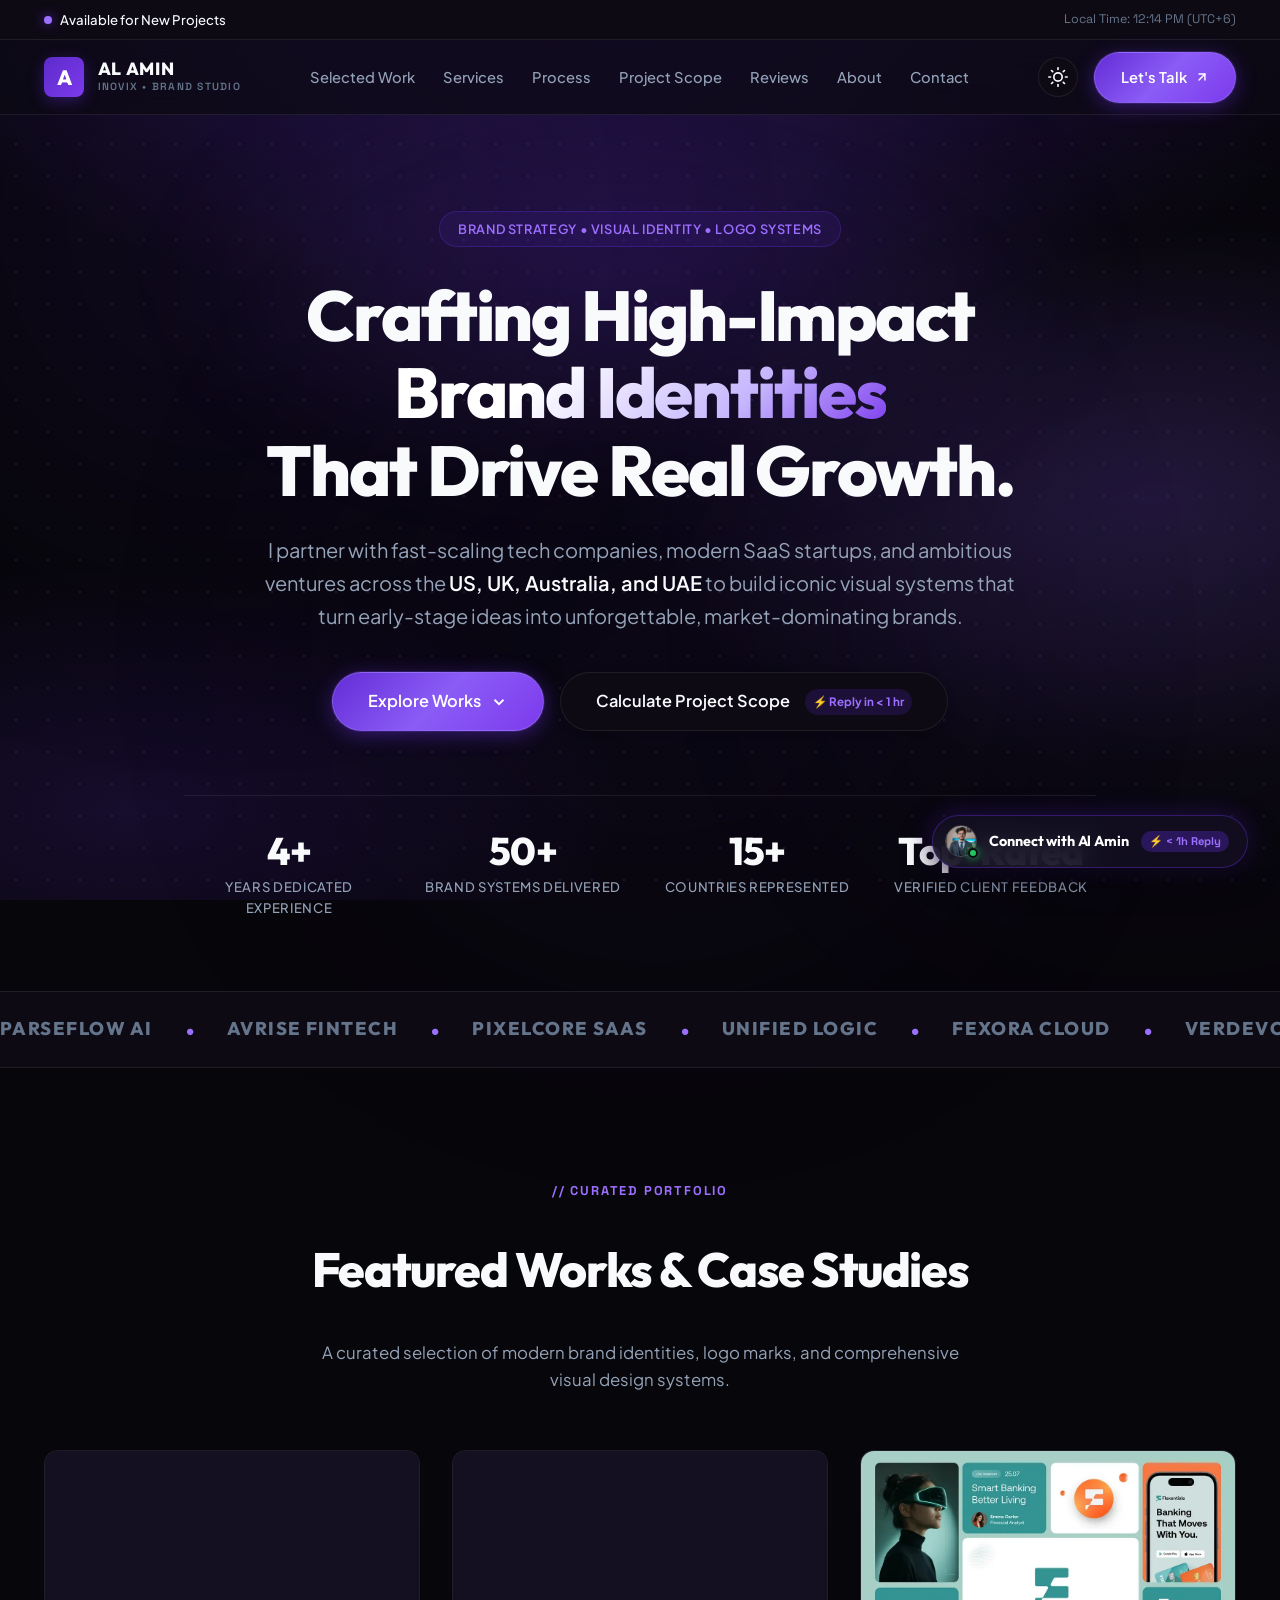
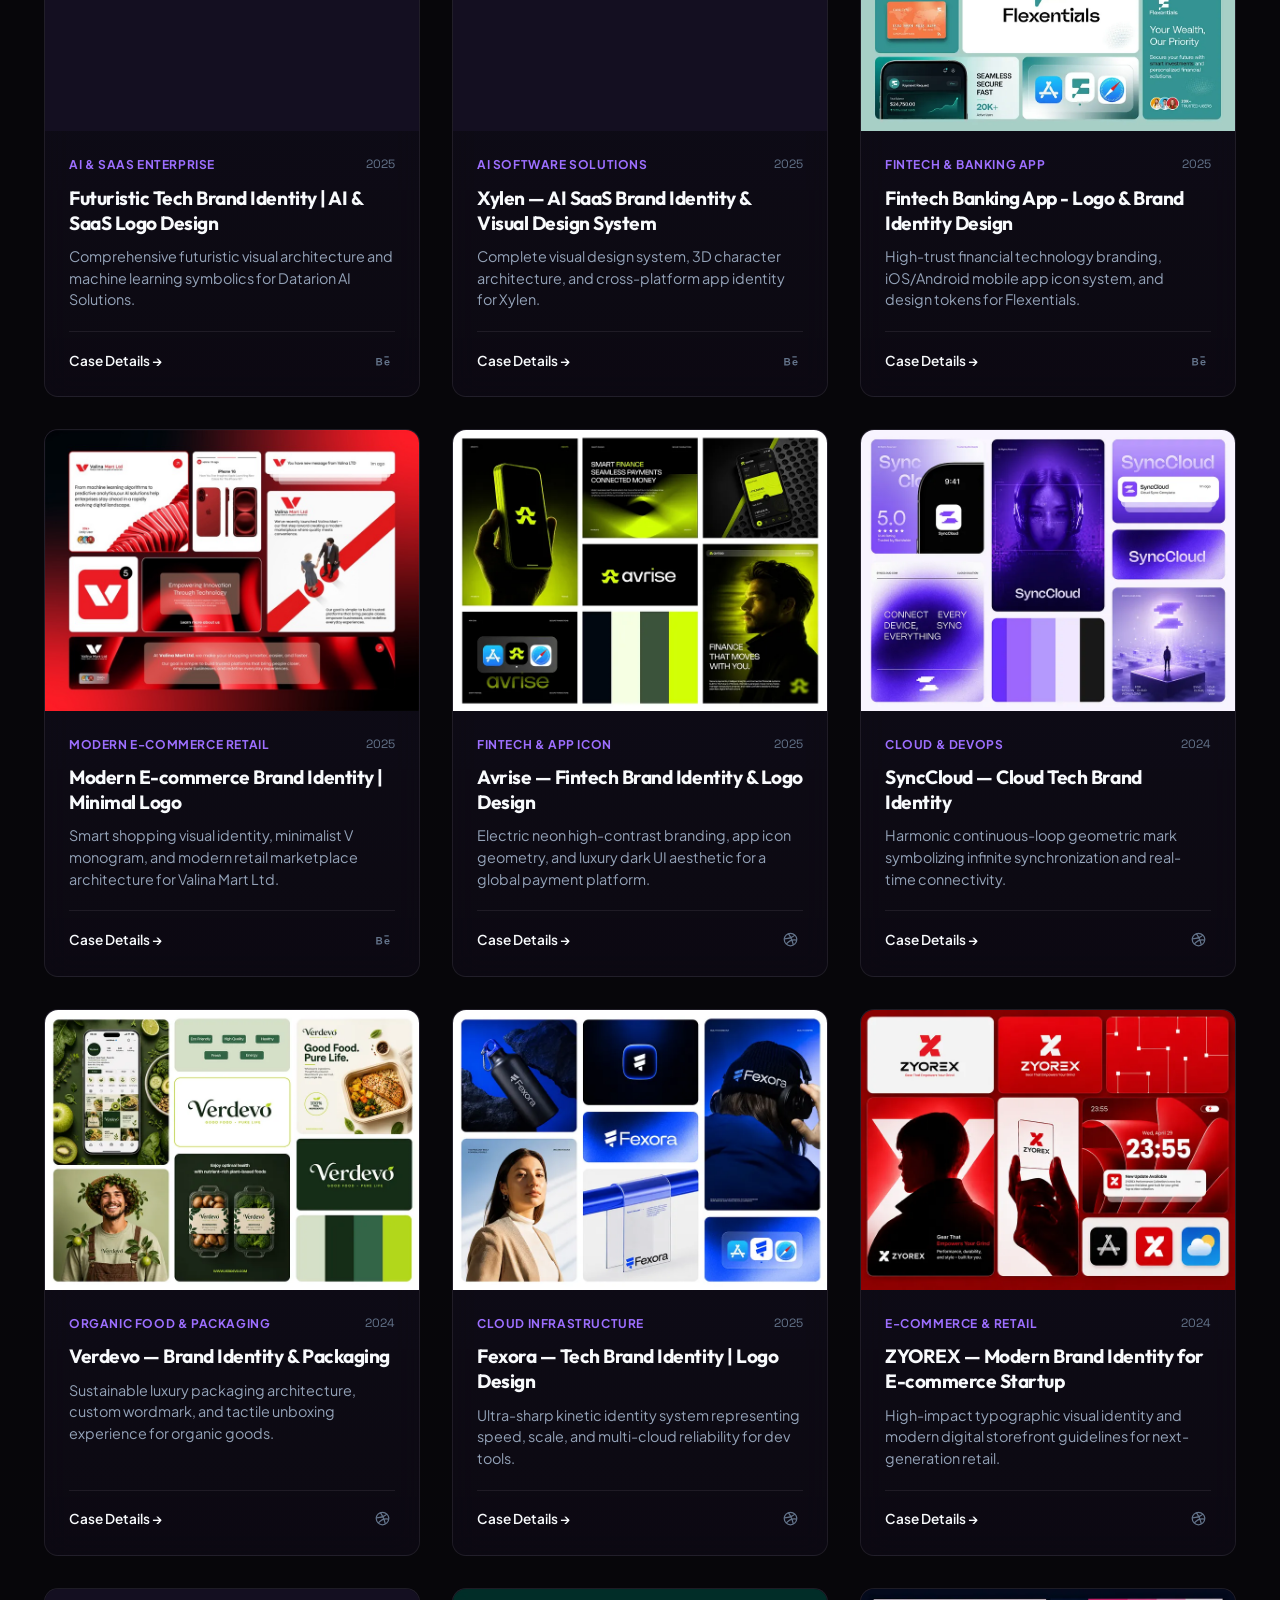
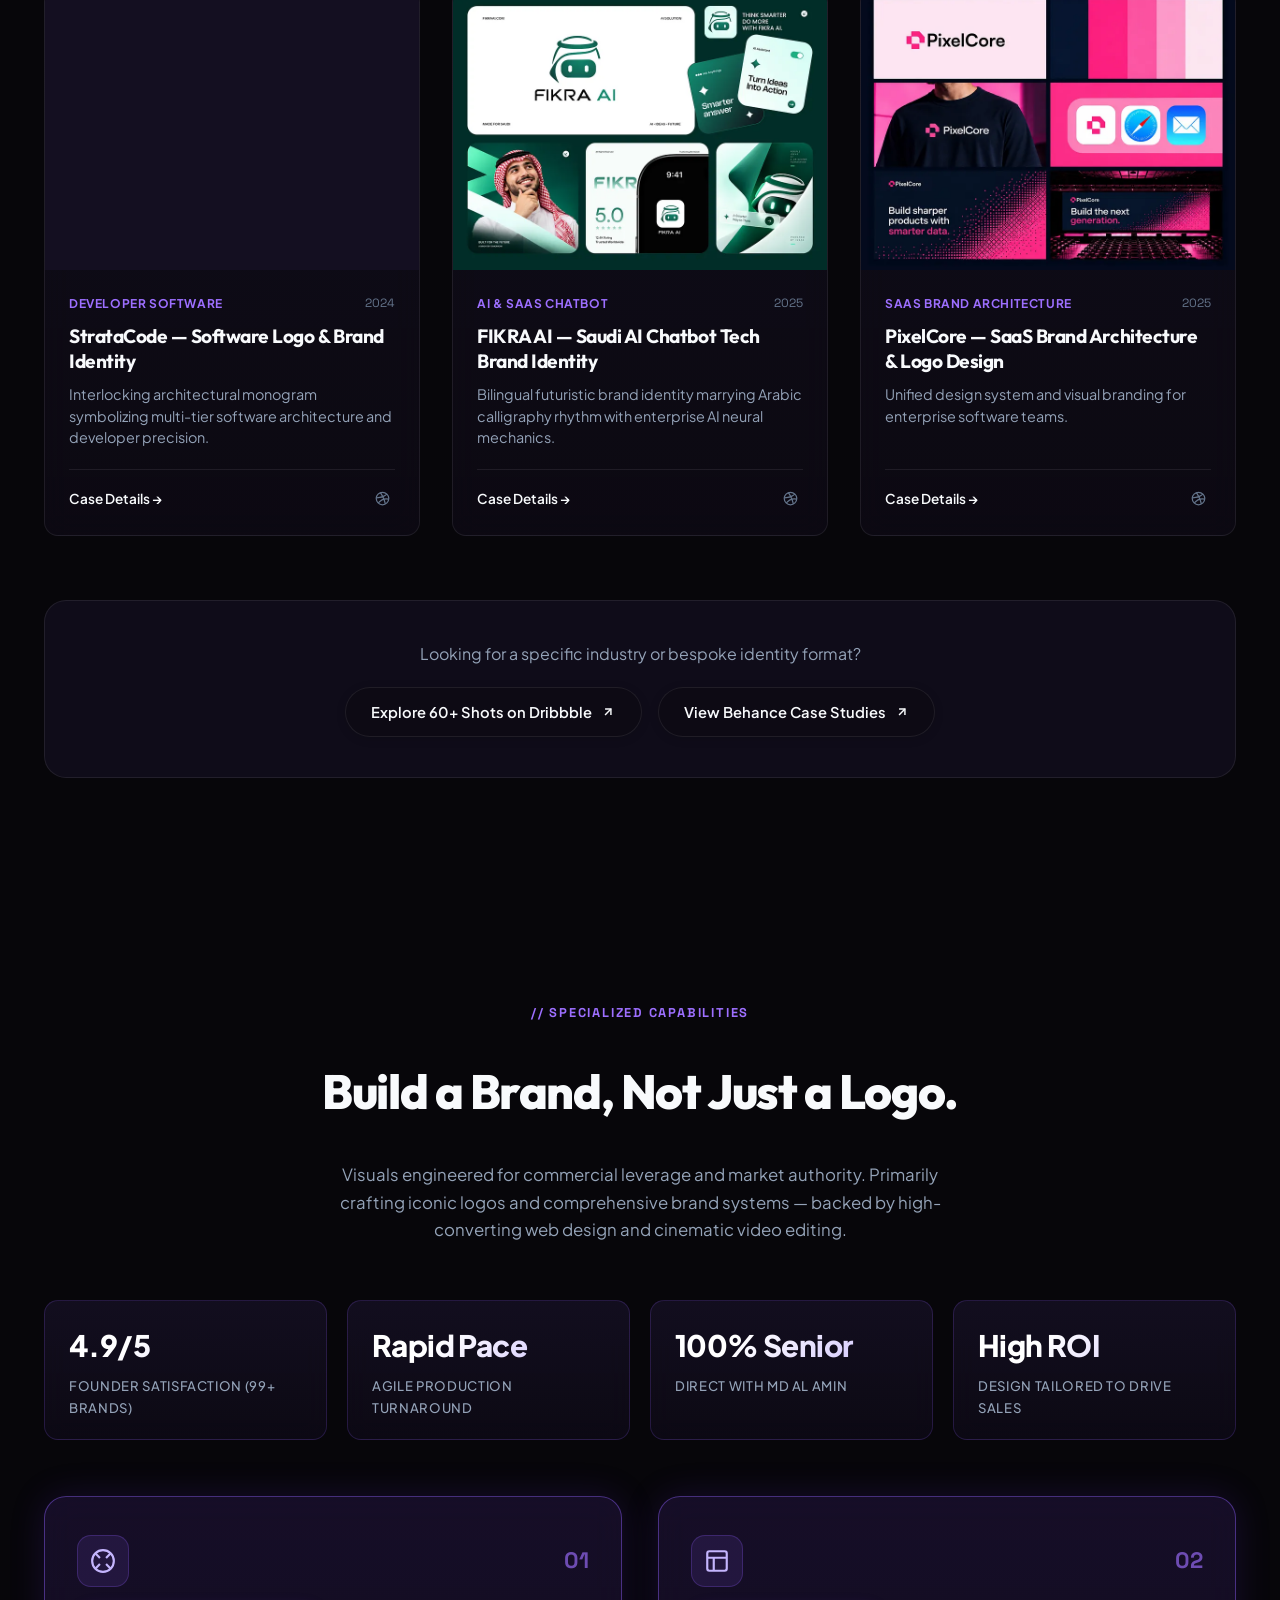
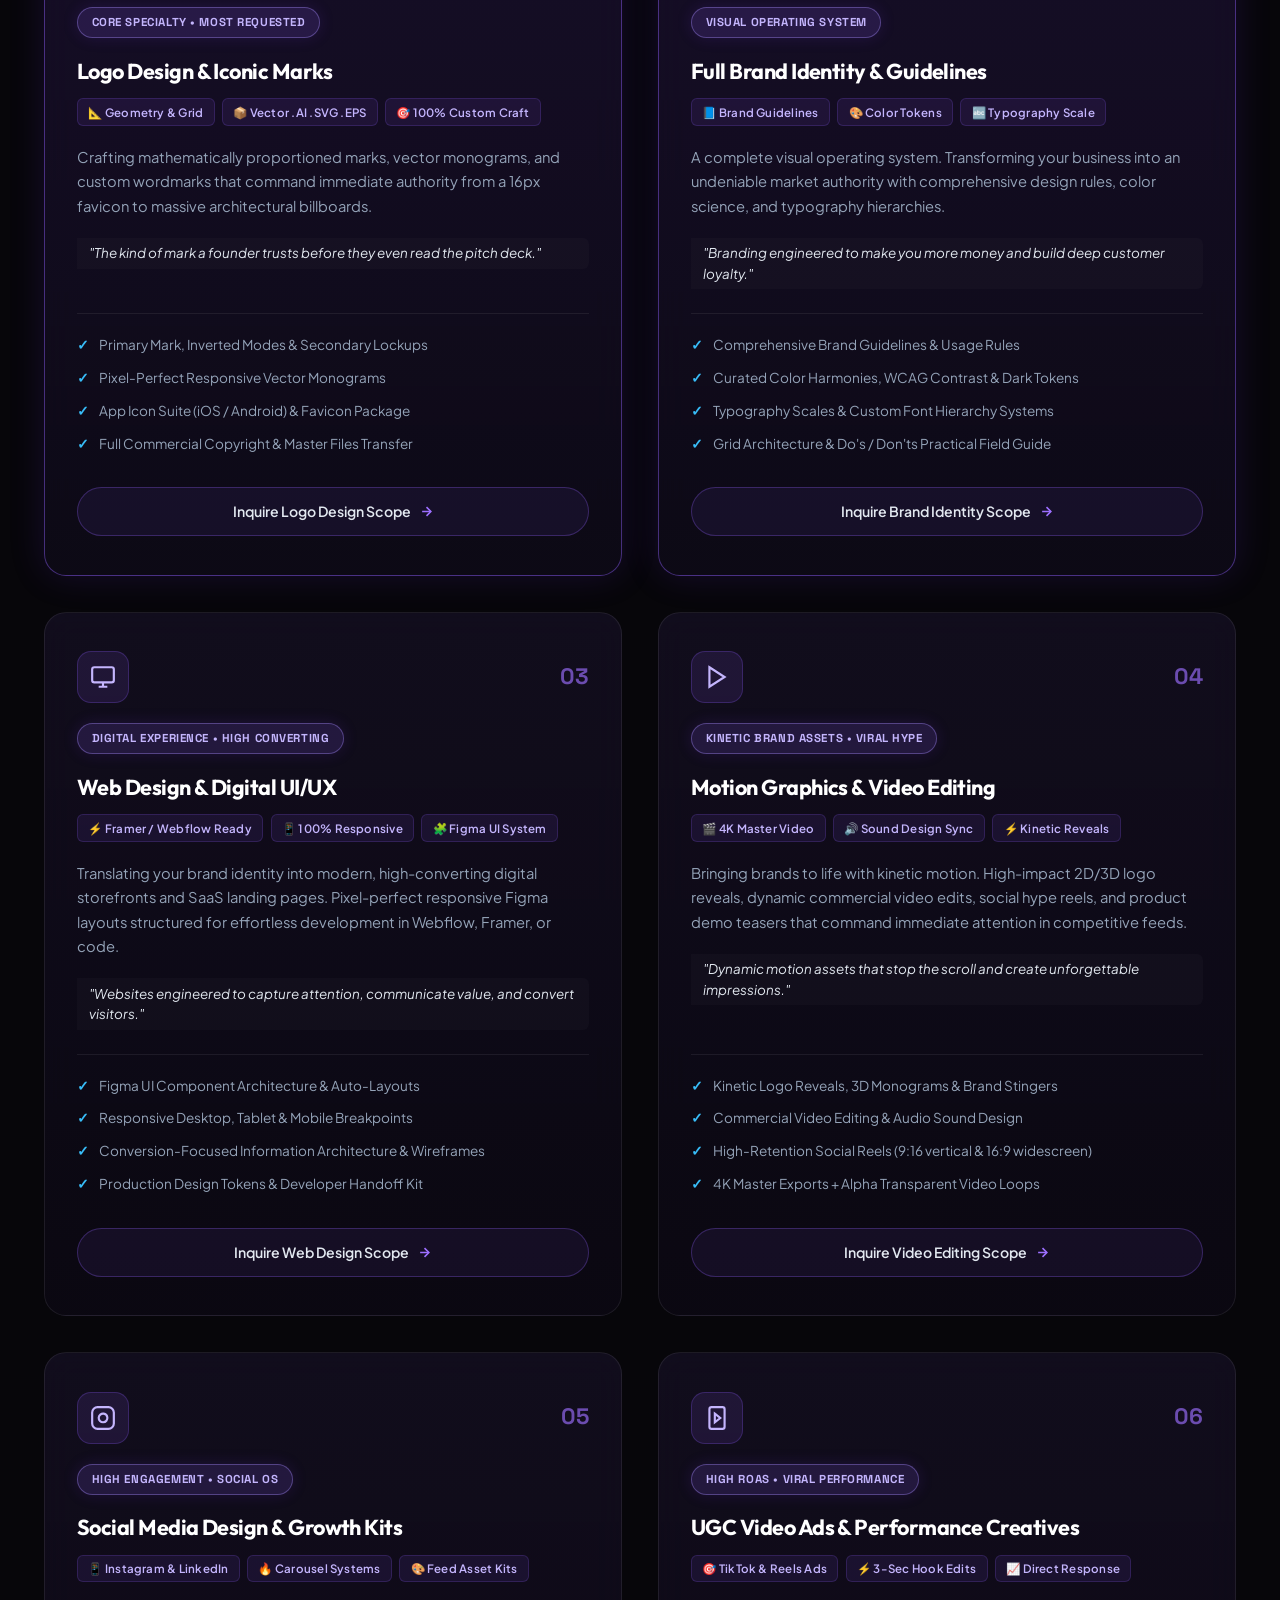
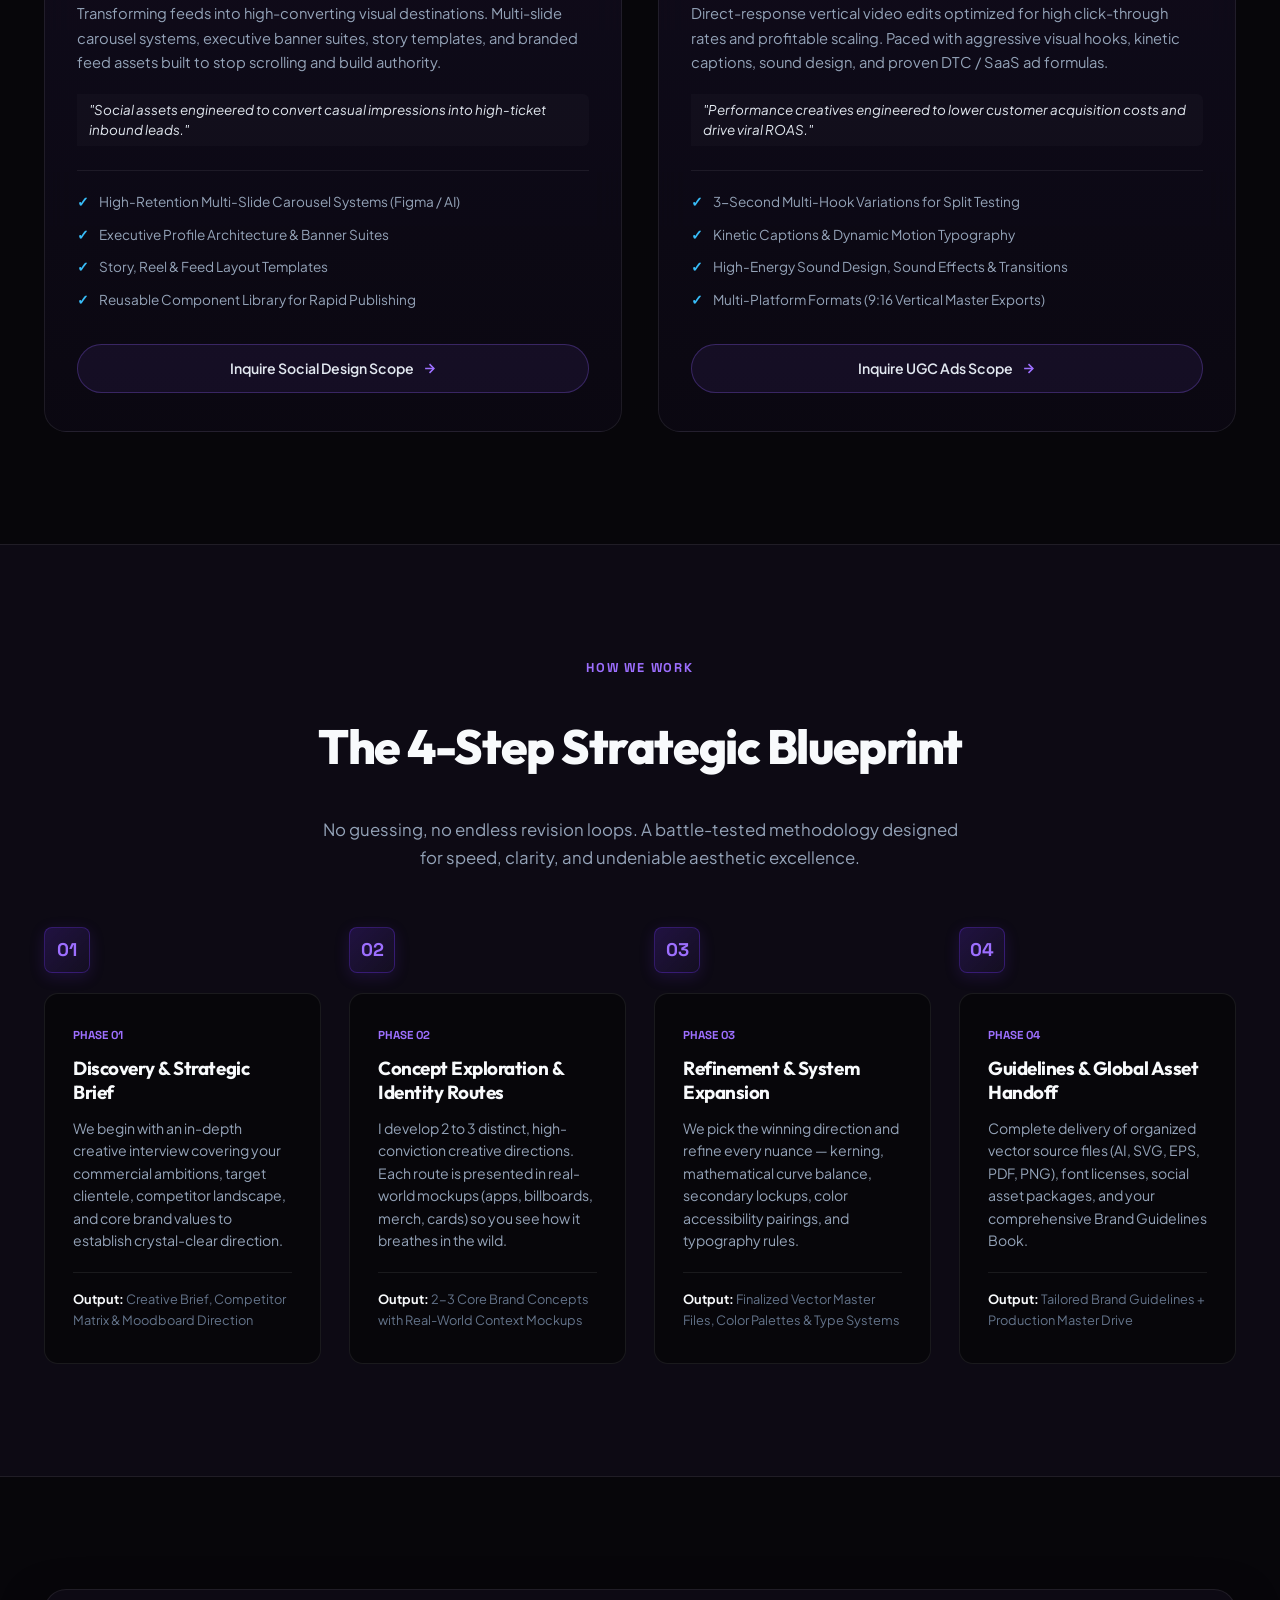
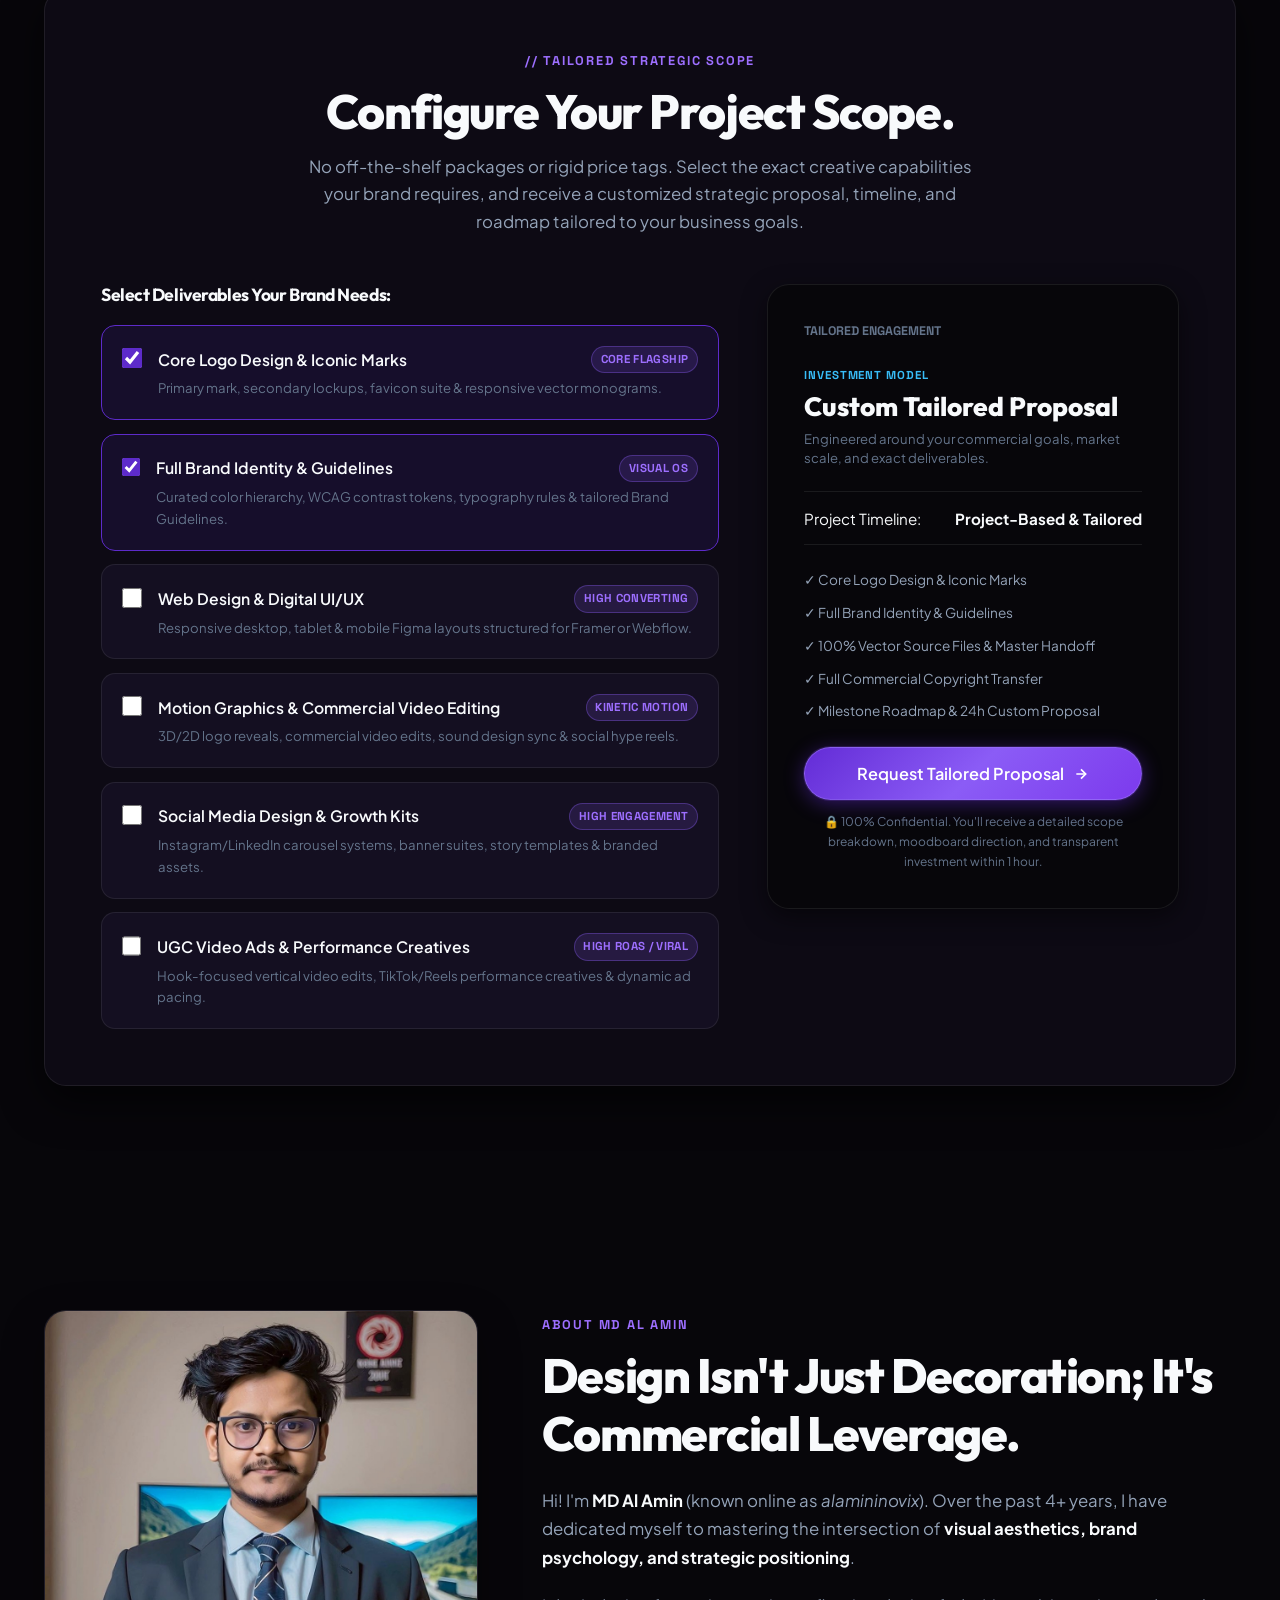
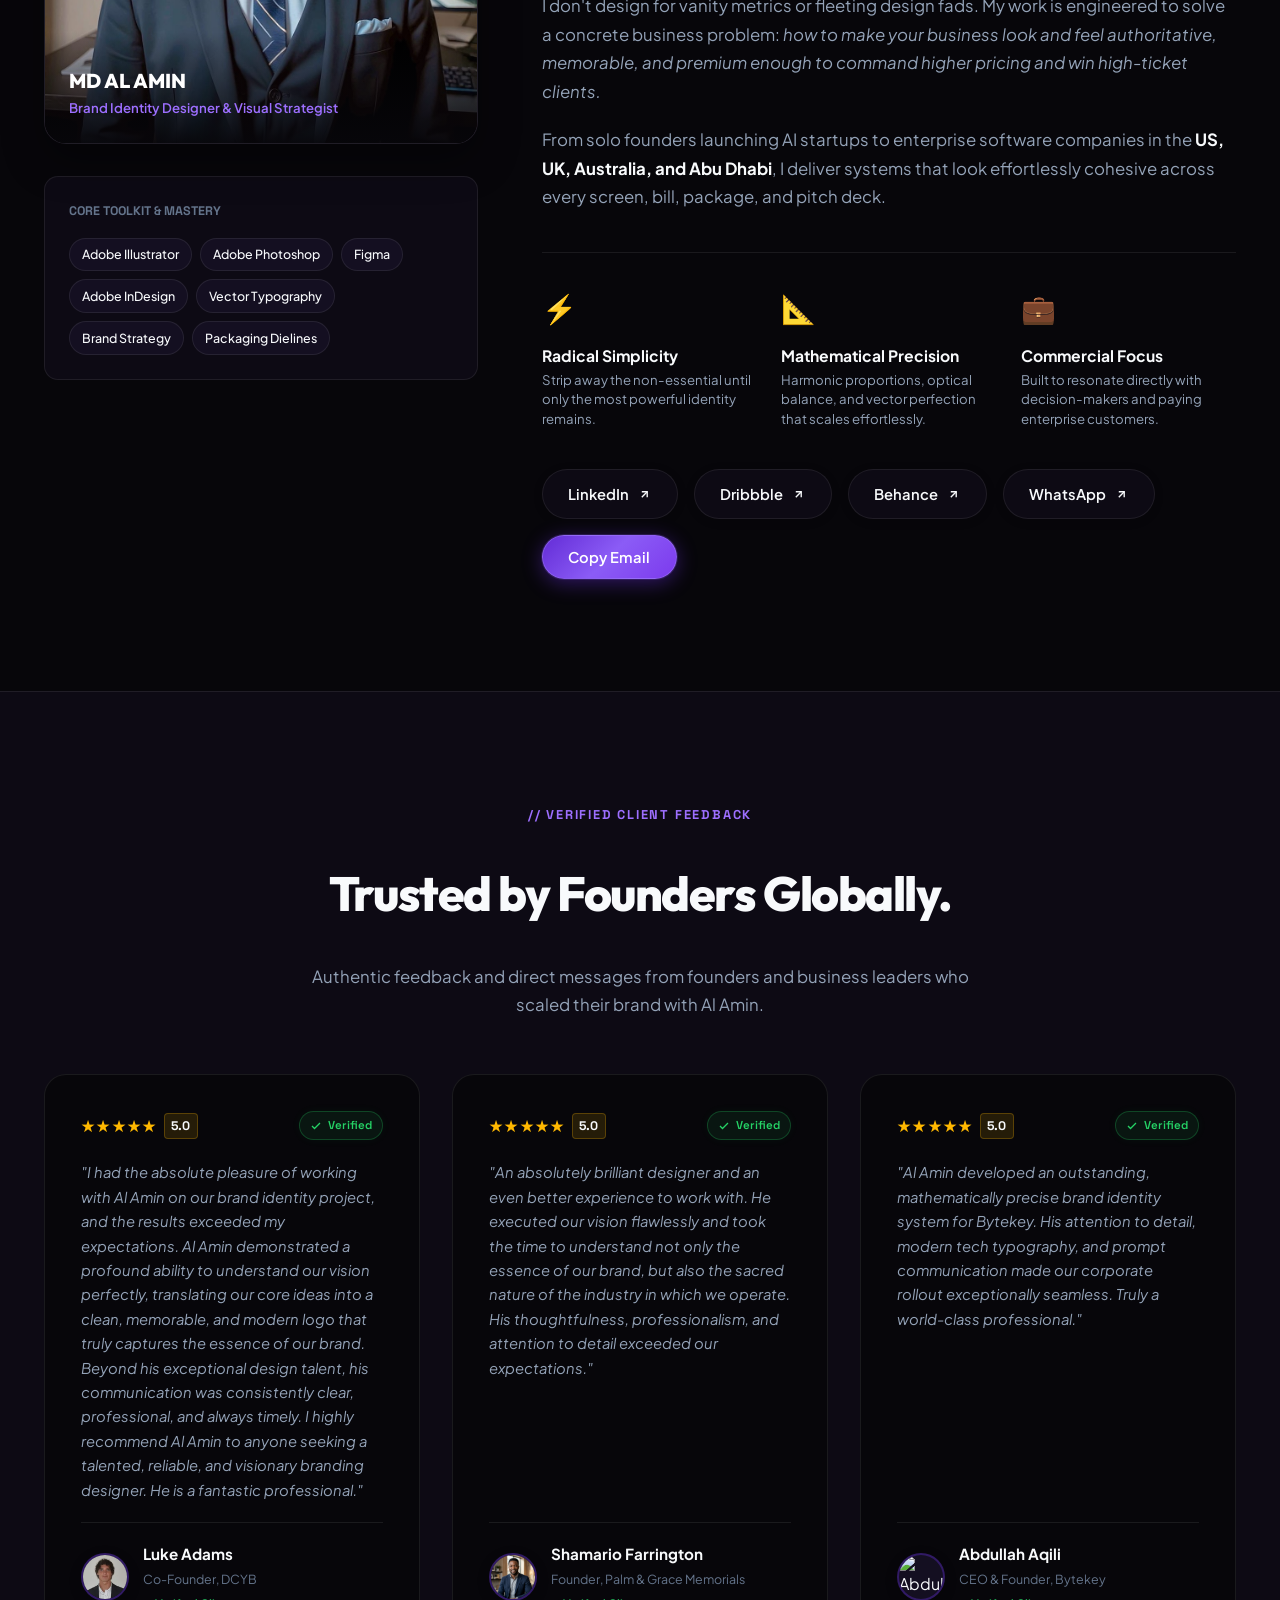
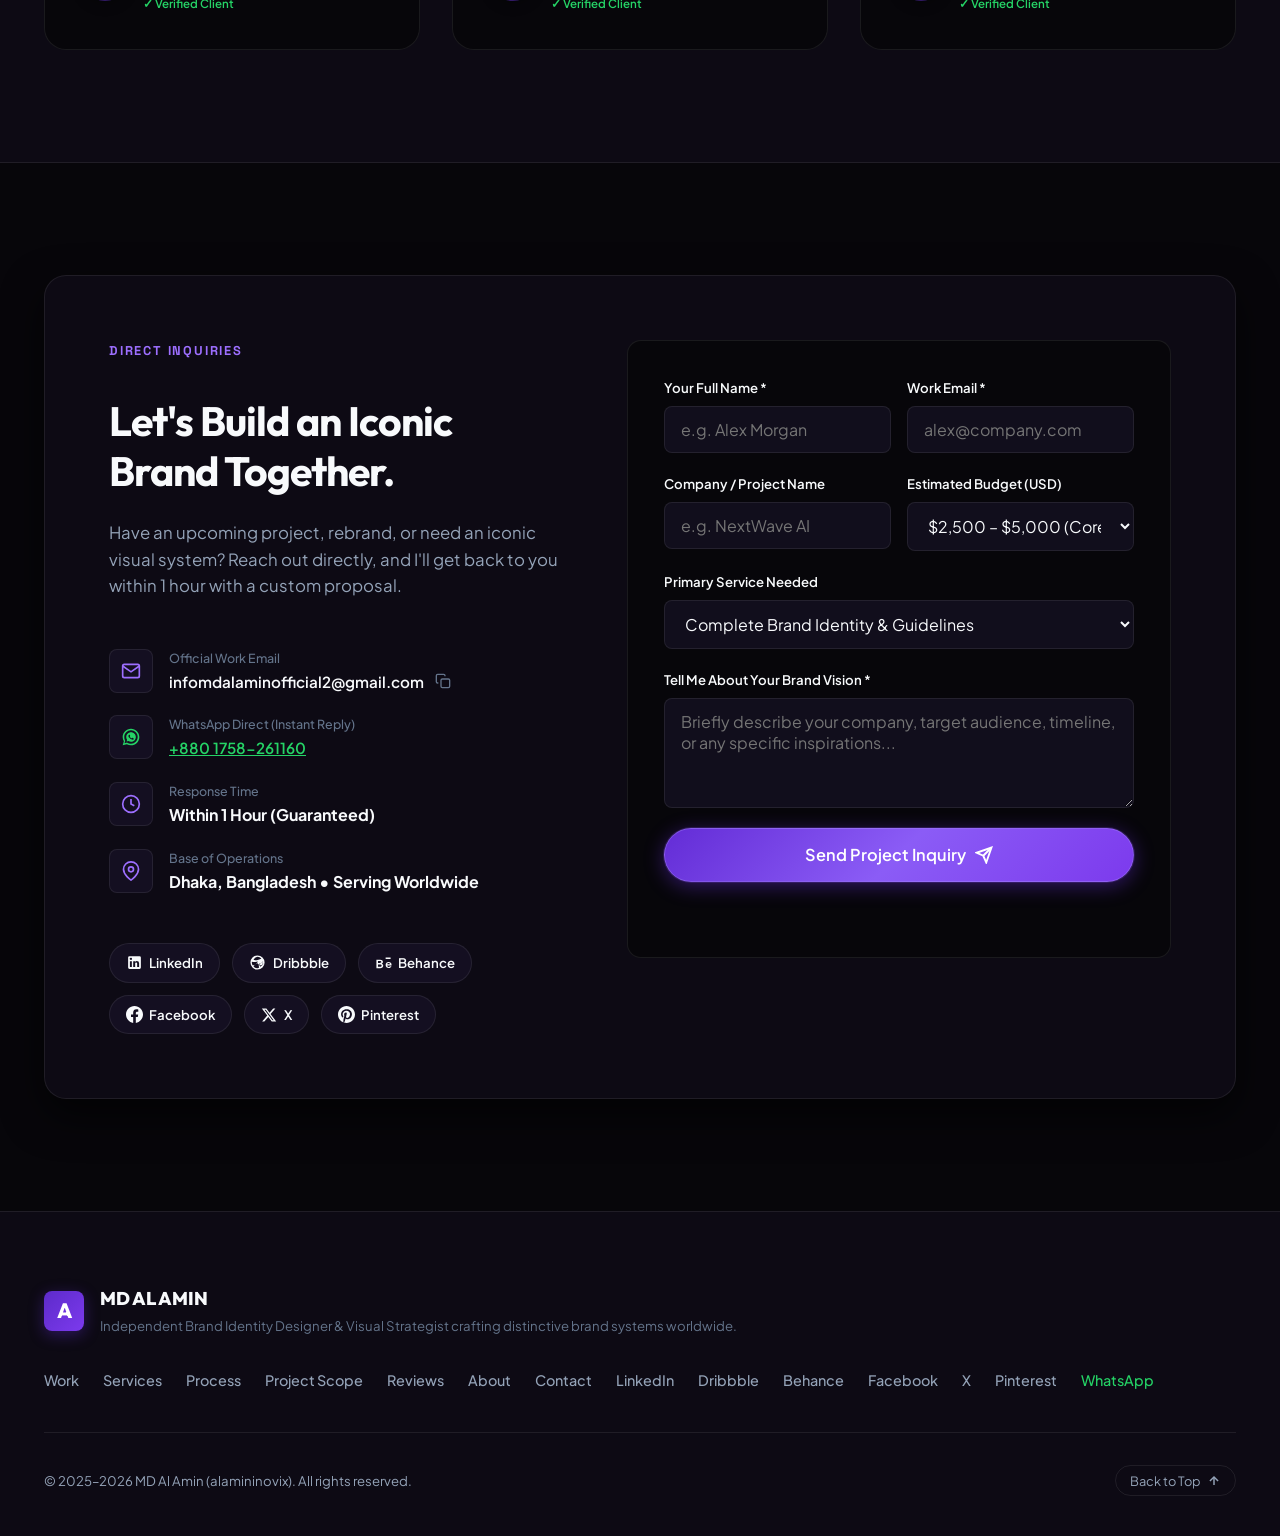
==== index.html @ 32763e27 "Add files via upload" ====
<!DOCTYPE html>
<html lang="en" data-theme="dark">
<head>
  <meta charset="UTF-8">
  <meta name="viewport" content="width=device-width, initial-scale=1.0">
  <title>MD Al Amin — Brand Identity Designer & Visual Strategist</title>
  <meta name="description" content="Independent Brand Identity Designer & Visual Strategist crafting distinctive brand systems, logos, and digital guidelines for ambitious global tech, SaaS, and fintech startups.">
  <meta name="author" content="MD Al Amin (alamininovix)">
  <link rel="canonical" href="https://alamininovix.netlify.app/">
  <!-- High-Priority Image Preloads for Instant Render -->
  <link rel="preload" as="image" href="images/datarion.jpg" fetchpriority="high">
  <link rel="preload" as="image" href="images/xylen.jpg" fetchpriority="high">
  <link rel="preload" as="image" href="images/flexentials.webp" fetchpriority="high">
  <link rel="preload" as="image" href="images/valina-mart.jpg" fetchpriority="high">
  <!-- Brand Vector Favicon (Instant load, zero latency) -->
  <link rel="icon" href="data:image/svg+xml,<svg xmlns='http://www.w3.org/2000/svg' viewBox='0 0 100 100'><rect width='100' height='100' rx='22' fill='%235d2bca'/><text x='50%' y='58%' font-size='60' font-weight='800' font-family='sans-serif' fill='%23ffffff' text-anchor='middle' dominant-baseline='middle'>A</text></svg>">

  <!-- Open Graph / Social Sharing Previews (WhatsApp, LinkedIn, Facebook) -->
  <meta property="og:type" content="website">
  <meta property="og:url" content="https://alamininovix.netlify.app/">
  <meta property="og:title" content="MD Al Amin — Brand Identity Designer & Visual Strategist">
  <meta property="og:description" content="Distinctive visual identities, scalable design systems, and vector marks for high-growth tech and SaaS companies worldwide.">
  <meta property="og:image" content="https://alamininovix.netlify.app/images/datarion.jpg">

  <!-- Twitter Cards -->
  <meta name="twitter:card" content="summary_large_image">
  <meta name="twitter:url" content="https://alamininovix.netlify.app/">
  <meta name="twitter:title" content="MD Al Amin — Brand Identity Designer & Visual Strategist">
  <meta name="twitter:description" content="Distinctive visual identities, scalable design systems, and vector marks for high-growth tech and SaaS companies worldwide.">
  <meta name="twitter:image" content="https://alamininovix.netlify.app/images/datarion.jpg">

  <!-- JSON-LD Structured Data Schema (Person & ProfessionalService) -->
  <script type="application/ld+json">
  {
    "@context": "https://schema.org",
    "@type": "ProfessionalService",
    "name": "MD Al Amin — Brand Identity Design",
    "alternateName": "alamininovix",
    "url": "https://alamininovix.netlify.app/",
    "image": "images/avatar.jpg?v=2",
    "description": "Independent Brand Identity Designer and Visual Strategist helping global startups and companies build memorable visual systems.",
    "priceRange": "$$$",
    "address": {
      "@type": "PostalAddress",
      "addressCountry": "BD"
    },
    "sameAs": [
      "https://dribbble.com/alamininovix",
      "https://www.behance.net/alamininovix",
      "https://www.linkedin.com/in/alamininovix/",
      "https://x.com/alamininovix",
      "https://www.facebook.com/alamininovix/"
    ]
  }
  </script>

  <!-- Google Fonts: Outfit + Plus Jakarta Sans + Space Grotesk -->
  <link rel="preconnect" href="https://fonts.googleapis.com">
  <link rel="preconnect" href="https://fonts.gstatic.com" crossorigin>
  <link href="https://fonts.googleapis.com/css2?family=Outfit:wght@400;500;600;700;800;900&family=Plus+Jakarta+Sans:wght@300;400;500;600;700;800&family=Space+Grotesk:wght@500;600;700&display=swap" rel="stylesheet">

  <!-- Netlify Identity Widget for Decap CMS Authentication -->
  <script src="https://identity.netlify.com/v1/netlify-identity-widget.js"></script>

  <link rel="stylesheet" href="style.css?v=15">
</head>
<body>
  <!-- Ambient background glow elements -->
  <div class="ambient-glow glow-top-left" aria-hidden="true"></div>
  <div class="ambient-glow glow-top-right" aria-hidden="true"></div>
  <div class="ambient-glow glow-bottom-center" aria-hidden="true"></div>

  <!-- Announcement / Availability Bar -->
  <div class="top-announcement">
    <div class="container announcement-inner">
      <div class="status-indicator">
        <span class="status-dot"></span>
        <span class="status-text">Available for New Projects</span>
      </div>
      <div class="announcement-meta">
        <span class="time-clock" id="liveClock">Loading time...</span>
      </div>
    </div>
  </div>

  <!-- Header / Navigation -->
  <header class="site-header" id="siteHeader">
    <div class="container header-container">
      <a href="#hero" class="brand-logo" aria-label="Al Amin Home">
        <span class="logo-mark">A</span>
        <div class="logo-text">
          <span class="name">AL AMIN</span>
          <span class="sub">INOVIX • BRAND STUDIO</span>
        </div>
      </a>

      <nav class="desktop-nav" aria-label="Primary Navigation">
        <ul class="nav-links">
          <li><a href="#work" class="nav-link">Selected Work</a></li>
          <li><a href="#services" class="nav-link">Services</a></li>
          <li><a href="#process" class="nav-link">Process</a></li>
          <li><a href="#calculator" class="nav-link">Project Scope</a></li>
          <li><a href="#reviews" class="nav-link">Reviews</a></li>
          <li><a href="#about" class="nav-link">About</a></li>
          <li><a href="#contact" class="nav-link">Contact</a></li>
        </ul>
      </nav>

      <div class="header-actions">
        <!-- Theme Switcher -->
        <button class="theme-toggle" id="themeToggle" aria-label="Toggle light/dark theme" title="Toggle Theme">
          <svg class="icon-sun" xmlns="http://www.w3.org/2000/svg" width="20" height="20" viewBox="0 0 24 24" fill="none" stroke="currentColor" stroke-width="2" stroke-linecap="round" stroke-linejoin="round">
            <circle cx="12" cy="12" r="5"></circle>
            <line x1="12" y1="1" x2="12" y2="3"></line>
            <line x1="12" y1="21" x2="12" y2="23"></line>
            <line x1="4.22" y1="4.22" x2="5.64" y2="5.64"></line>
            <line x1="18.36" y1="18.36" x2="19.78" y2="19.78"></line>
            <line x1="1" y1="12" x2="3" y2="12"></line>
            <line x1="21" y1="12" x2="23" y2="12"></line>
            <line x1="4.22" y1="19.78" x2="5.64" y2="18.36"></line>
            <line x1="18.36" y1="5.64" x2="19.78" y2="4.22"></line>
          </svg>
          <svg class="icon-moon" xmlns="http://www.w3.org/2000/svg" width="20" height="20" viewBox="0 0 24 24" fill="none" stroke="currentColor" stroke-width="2" stroke-linecap="round" stroke-linejoin="round">
            <path d="M21 12.79A9 9 0 1 1 11.21 3 7 7 0 0 0 21 12.79z"></path>
          </svg>
        </button>

        <a href="#contact" class="btn btn-primary header-cta">
          <span>Let's Talk</span>
          <svg width="14" height="14" viewBox="0 0 24 24" fill="none" stroke="currentColor" stroke-width="2.5" stroke-linecap="round" stroke-linejoin="round"><line x1="7" y1="17" x2="17" y2="7"></line><polyline points="7 7 17 7 17 17"></polyline></svg>
        </a>

        <!-- Mobile Menu Hamburger -->
        <button class="mobile-menu-btn" id="mobileMenuBtn" aria-label="Toggle Navigation Menu">
          <span></span>
          <span></span>
          <span></span>
        </button>
      </div>
    </div>

    <!-- Mobile Drawer Navigation -->
    <div class="mobile-drawer" id="mobileDrawer">
      <div class="mobile-drawer-content">
        <ul class="mobile-nav-links">
          <li><a href="#work" class="mobile-nav-link">Selected Work</a></li>
          <li><a href="#services" class="mobile-nav-link">Services</a></li>
          <li><a href="#process" class="mobile-nav-link">Process</a></li>
          <li><a href="#calculator" class="mobile-nav-link">Project Scope</a></li>
          <li><a href="#reviews" class="mobile-nav-link">Reviews</a></li>
          <li><a href="#about" class="mobile-nav-link">About</a></li>
          <li><a href="#contact" class="mobile-nav-link">Contact</a></li>
        </ul>
        <div class="mobile-drawer-footer">
          <a href="#contact" class="btn btn-primary btn-block">Start a Project</a>
          <div class="mobile-socials">
            <a href="https://www.linkedin.com/in/alamininovix/" target="_blank" rel="noopener">LinkedIn</a>
            <a href="https://dribbble.com/alamininovix" target="_blank" rel="noopener">Dribbble</a>
            <a href="https://www.behance.net/alamininovix" target="_blank" rel="noopener">Behance</a>
            <a href="https://wa.me/8801758261160" target="_blank" rel="noopener">WhatsApp</a>
            <a href="mailto:infomdalaminofficial2@gmail.com">Email</a>
          </div>
        </div>
      </div>
    </div>
  </header>

  <main>
    <!-- HERO SECTION -->
    <section class="hero-section" id="hero">
      <div class="container hero-container">
        <div class="hero-badge">
          <span class="badge-tag">Brand Strategy • Visual Identity • Logo Systems</span>
        </div>

        <h1 class="hero-headline">
          Crafting High-Impact <br>
          <span class="gradient-text">Brand Identities</span> <br>
          That Drive Real Growth.
        </h1>

        <p class="hero-description">
          I partner with fast-scaling tech companies, modern SaaS startups, and ambitious ventures across the 
          <strong>US, UK, Australia, and UAE</strong> to build iconic visual systems that turn early-stage ideas 
          into unforgettable, market-dominating brands.
        </p>

        <div class="hero-actions">
          <a href="#work" class="btn btn-primary btn-lg">
            <span>Explore Works</span>
            <svg width="18" height="18" viewBox="0 0 24 24" fill="none" stroke="currentColor" stroke-width="2.5"><polyline points="6 9 12 15 18 9"></polyline></svg>
          </a>
          <a href="#calculator" class="btn btn-secondary btn-lg">
            <span>Calculate Project Scope</span>
            <span class="badge-pill">⚡ Reply in &lt; 1 hr</span>
          </a>
        </div>

        <!-- Social Proof Bar -->
        <div class="hero-metrics">
          <div class="metric-card">
            <span class="metric-num">4+</span>
            <span class="metric-label">Years Dedicated Experience</span>
          </div>
          <div class="metric-card">
            <span class="metric-num">50+</span>
            <span class="metric-label">Brand Systems Delivered</span>
          </div>
          <div class="metric-card">
            <span class="metric-num">15+</span>
            <span class="metric-label">Countries Represented</span>
          </div>
          <div class="metric-card">
            <span class="metric-num">Top-Rated</span>
            <span class="metric-label">Verified Client Feedback</span>
          </div>
        </div>
      </div>
    </section>

    <!-- CLIENT LOGO / TICKER MARQUEE -->
    <section class="brand-ticker-section" aria-label="Brand Partners">
      <div class="ticker-wrapper">
        <div class="ticker-track">
          <span class="ticker-item">PARSEFLOW AI</span>
          <span class="ticker-dot">•</span>
          <span class="ticker-item">AVRISE FINTECH</span>
          <span class="ticker-dot">•</span>
          <span class="ticker-item">PIXELCORE SAAS</span>
          <span class="ticker-dot">•</span>
          <span class="ticker-item">UNIFIED LOGIC</span>
          <span class="ticker-dot">•</span>
          <span class="ticker-item">FEXORA CLOUD</span>
          <span class="ticker-dot">•</span>
          <span class="ticker-item">VERDEVO ORGANICS</span>
          <span class="ticker-dot">•</span>
          <span class="ticker-item">SYNCCLOUD</span>
          <span class="ticker-dot">•</span>
          <span class="ticker-item">XYLEN AI</span>
          <span class="ticker-dot">•</span>
          <!-- Duplicate for seamless looping -->
          <span class="ticker-item">PARSEFLOW AI</span>
          <span class="ticker-dot">•</span>
          <span class="ticker-item">AVRISE FINTECH</span>
          <span class="ticker-dot">•</span>
          <span class="ticker-item">PIXELCORE SAAS</span>
          <span class="ticker-dot">•</span>
          <span class="ticker-item">UNIFIED LOGIC</span>
          <span class="ticker-dot">•</span>
          <span class="ticker-item">FEXORA CLOUD</span>
          <span class="ticker-dot">•</span>
          <span class="ticker-item">VERDEVO ORGANICS</span>
          <span class="ticker-dot">•</span>
          <span class="ticker-item">SYNCCLOUD</span>
          <span class="ticker-dot">•</span>
          <span class="ticker-item">XYLEN AI</span>
          <span class="ticker-dot">•</span>
        </div>
      </div>
    </section>

    <!-- SELECTED WORK / PORTFOLIO SECTION -->
    <section class="work-section" id="work">
      <div class="container">
        <div class="section-header text-center">
          <span class="section-badge">// Curated Portfolio</span>
          <h2 class="section-title">Featured Works &amp; Case Studies</h2>
          <p class="section-subtitle max-w-xl mx-auto">A curated selection of modern brand identities, logo marks, and comprehensive visual design systems.</p>
        </div>

        <!-- Project Grid -->
        <div class="project-grid" id="projectGrid">

          <!-- 1. Datarion: Futuristic Tech Brand Identity (Behance) -->
          <article class="project-card" data-category="identity tech" data-id="datarion">
            <div class="project-media">
              <img src="images/datarion.jpg" alt="Futuristic Tech Brand Identity | AI & SaaS Logo Design" width="800" height="600" loading="eager" fetchpriority="high" decoding="async">
              <div class="project-overlay">
                <button class="btn-preview open-modal-btn" data-target="datarion">
                  <span>View Case Breakdown</span>
                  <svg width="16" height="16" viewBox="0 0 24 24" fill="none" stroke="currentColor" stroke-width="2.5"><path d="M1 12s4-8 11-8 11 8 11 8-4 8-11 8-11-8-11-8z"></path><circle cx="12" cy="12" r="3"></circle></svg>
                </button>
              </div>
            </div>
            <div class="project-info">
              <div class="project-meta-top">
                <span class="project-tag">AI & SaaS Enterprise</span>
                <span class="project-year">2025</span>
              </div>
              <h3 class="project-title">Futuristic Tech Brand Identity | AI & SaaS Logo Design</h3>
              <p class="project-snippet">Comprehensive futuristic visual architecture and machine learning symbolics for Datarion AI Solutions.</p>
              <div class="project-links">
                <button class="text-link open-modal-btn" data-target="datarion">Case Details →</button>
                <a href="https://www.behance.net/gallery/236550753/Futuristic-Tech-Brand-Identity-AI-SaaS-Logo-Design" target="_blank" rel="noopener" class="behance-direct" title="Open Full Case Study on Behance">
                  <svg width="15" height="15" viewBox="0 0 24 24" fill="currentColor"><path d="M22 7h-7V5h7v2zm-2.8 4.3c-2.4 0-4.2 1.6-4.2 4.2 0 2.8 1.9 4.3 4.4 4.3 1.9 0 3.3-.9 3.8-2.5h-2.1c-.2.5-.9.9-1.7.9-1.2 0-2.1-.8-2.2-2.1h6.1c.1-.4.1-.7.1-1 0-2.2-1.7-3.8-4.2-3.8zm-2 3.2c.2-1 .9-1.7 2-1.7s1.8.7 1.9 1.7h-3.9zm-10-6.5h-5.2v12h5.2c2.7 0 4.4-1.4 4.4-3.5 0-1.4-.8-2.4-2.1-2.8 1-.5 1.7-1.3 1.7-2.6 0-1.9-1.6-3.1-4-3.1zm-3 4.7v-2.7h2.9c1.1 0 1.8.5 1.8 1.4 0 .9-.7 1.3-1.8 1.3h-2.9zm0 5.3v-3.3h3.2c1.2 0 2 .5 2 1.6 0 1.2-.8 1.7-2 1.7h-3.2z"/></svg>
                </a>
              </div>
            </div>
          </article>

          <!-- 2. Xylen: AI SaaS Brand Identity (Behance) -->
          <article class="project-card" data-category="identity tech" data-id="xylen">
            <div class="project-media">
              <img src="images/xylen.jpg" alt="Xylen — AI SaaS Brand Identity" width="800" height="600" loading="eager" fetchpriority="high" decoding="async">
              <div class="project-overlay">
                <button class="btn-preview open-modal-btn" data-target="xylen">
                  <span>View Case Breakdown</span>
                  <svg width="16" height="16" viewBox="0 0 24 24" fill="none" stroke="currentColor" stroke-width="2.5"><path d="M1 12s4-8 11-8 11 8 11 8-4 8-11 8-11-8-11-8z"></path><circle cx="12" cy="12" r="3"></circle></svg>
                </button>
              </div>
            </div>
            <div class="project-info">
              <div class="project-meta-top">
                <span class="project-tag">AI Software Solutions</span>
                <span class="project-year">2025</span>
              </div>
              <h3 class="project-title">Xylen — AI SaaS Brand Identity & Visual Design System</h3>
              <p class="project-snippet">Complete visual design system, 3D character architecture, and cross-platform app identity for Xylen.</p>
              <div class="project-links">
                <button class="text-link open-modal-btn" data-target="xylen">Case Details →</button>
                <a href="https://www.behance.net/gallery/241971859/AI-Tech-Branding-Futuristic-SaaS-Identity" target="_blank" rel="noopener" class="behance-direct" title="Open Full Case Study on Behance">
                  <svg width="15" height="15" viewBox="0 0 24 24" fill="currentColor"><path d="M22 7h-7V5h7v2zm-2.8 4.3c-2.4 0-4.2 1.6-4.2 4.2 0 2.8 1.9 4.3 4.4 4.3 1.9 0 3.3-.9 3.8-2.5h-2.1c-.2.5-.9.9-1.7.9-1.2 0-2.1-.8-2.2-2.1h6.1c.1-.4.1-.7.1-1 0-2.2-1.7-3.8-4.2-3.8zm-2 3.2c.2-1 .9-1.7 2-1.7s1.8.7 1.9 1.7h-3.9zm-10-6.5h-5.2v12h5.2c2.7 0 4.4-1.4 4.4-3.5 0-1.4-.8-2.4-2.1-2.8 1-.5 1.7-1.3 1.7-2.6 0-1.9-1.6-3.1-4-3.1zm-3 4.7v-2.7h2.9c1.1 0 1.8.5 1.8 1.4 0 .9-.7 1.3-1.8 1.3h-2.9zm0 5.3v-3.3h3.2c1.2 0 2 .5 2 1.6 0 1.2-.8 1.7-2 1.7h-3.2z"/></svg>
                </a>
              </div>
            </div>
          </article>

          <!-- 3. Flexentials: Fintech Banking App Logo (Behance) -->
          <article class="project-card" data-category="identity tech" data-id="flexentials">
            <div class="project-media">
              <img src="images/flexentials.webp" alt="Fintech Banking App - Logo & Brand Identity Design" width="800" height="600" loading="eager" fetchpriority="high" decoding="async">
              <div class="project-overlay">
                <button class="btn-preview open-modal-btn" data-target="flexentials">
                  <span>View Case Breakdown</span>
                  <svg width="16" height="16" viewBox="0 0 24 24" fill="none" stroke="currentColor" stroke-width="2.5"><path d="M1 12s4-8 11-8 11 8 11 8-4 8-11 8-11-8-11-8z"></path><circle cx="12" cy="12" r="3"></circle></svg>
                </button>
              </div>
            </div>
            <div class="project-info">
              <div class="project-meta-top">
                <span class="project-tag">Fintech & Banking App</span>
                <span class="project-year">2025</span>
              </div>
              <h3 class="project-title">Fintech Banking App - Logo & Brand Identity Design</h3>
              <p class="project-snippet">High-trust financial technology branding, iOS/Android mobile app icon system, and design tokens for Flexentials.</p>
              <div class="project-links">
                <button class="text-link open-modal-btn" data-target="flexentials">Case Details →</button>
                <a href="https://www.behance.net/gallery/252334861/Fintech-Banking-App-Logo-Brand-Identity-Design" target="_blank" rel="noopener" class="behance-direct" title="Open Full Case Study on Behance">
                  <svg width="15" height="15" viewBox="0 0 24 24" fill="currentColor"><path d="M22 7h-7V5h7v2zm-2.8 4.3c-2.4 0-4.2 1.6-4.2 4.2 0 2.8 1.9 4.3 4.4 4.3 1.9 0 3.3-.9 3.8-2.5h-2.1c-.2.5-.9.9-1.7.9-1.2 0-2.1-.8-2.2-2.1h6.1c.1-.4.1-.7.1-1 0-2.2-1.7-3.8-4.2-3.8zm-2 3.2c.2-1 .9-1.7 2-1.7s1.8.7 1.9 1.7h-3.9zm-10-6.5h-5.2v12h5.2c2.7 0 4.4-1.4 4.4-3.5 0-1.4-.8-2.4-2.1-2.8 1-.5 1.7-1.3 1.7-2.6 0-1.9-1.6-3.1-4-3.1zm-3 4.7v-2.7h2.9c1.1 0 1.8.5 1.8 1.4 0 .9-.7 1.3-1.8 1.3h-2.9zm0 5.3v-3.3h3.2c1.2 0 2 .5 2 1.6 0 1.2-.8 1.7-2 1.7h-3.2z"/></svg>
                </a>
              </div>
            </div>
          </article>

          <!-- 4. Valina Mart Ltd: Modern E-commerce Brand Identity (Behance) -->
          <article class="project-card" data-category="identity" data-id="valina-mart">
            <div class="project-media">
              <img src="images/valina-mart.jpg" alt="Modern E-commerce Brand Identity | Minimal Logo — Valina Mart Ltd" width="800" height="600" loading="eager" fetchpriority="high" decoding="async">
              <div class="project-overlay">
                <button class="btn-preview open-modal-btn" data-target="valina-mart">
                  <span>View Case Breakdown</span>
                  <svg width="16" height="16" viewBox="0 0 24 24" fill="none" stroke="currentColor" stroke-width="2.5"><path d="M1 12s4-8 11-8 11 8 11 8-4 8-11 8-11-8-11-8z"></path><circle cx="12" cy="12" r="3"></circle></svg>
                </button>
              </div>
            </div>
            <div class="project-info">
              <div class="project-meta-top">
                <span class="project-tag">Modern E-Commerce Retail</span>
                <span class="project-year">2025</span>
              </div>
              <h3 class="project-title">Modern E-commerce Brand Identity | Minimal Logo</h3>
              <p class="project-snippet">Smart shopping visual identity, minimalist V monogram, and modern retail marketplace architecture for Valina Mart Ltd.</p>
              <div class="project-links">
                <button class="text-link open-modal-btn" data-target="valina-mart">Case Details →</button>
                <a href="https://www.behance.net/gallery/237263685/Modern-E-commerce-Brand-Identity-Minimal-Logo" target="_blank" rel="noopener" class="behance-direct" title="Open Full Case Study on Behance">
                  <svg width="15" height="15" viewBox="0 0 24 24" fill="currentColor"><path d="M22 7h-7V5h7v2zm-2.8 4.3c-2.4 0-4.2 1.6-4.2 4.2 0 2.8 1.9 4.3 4.4 4.3 1.9 0 3.3-.9 3.8-2.5h-2.1c-.2.5-.9.9-1.7.9-1.2 0-2.1-.8-2.2-2.1h6.1c.1-.4.1-.7.1-1 0-2.2-1.7-3.8-4.2-3.8zm-2 3.2c.2-1 .9-1.7 2-1.7s1.8.7 1.9 1.7h-3.9zm-10-6.5h-5.2v12h5.2c2.7 0 4.4-1.4 4.4-3.5 0-1.4-.8-2.4-2.1-2.8 1-.5 1.7-1.3 1.7-2.6 0-1.9-1.6-3.1-4-3.1zm-3 4.7v-2.7h2.9c1.1 0 1.8.5 1.8 1.4 0 .9-.7 1.3-1.8 1.3h-2.9zm0 5.3v-3.3h3.2c1.2 0 2 .5 2 1.6 0 1.2-.8 1.7-2 1.7h-3.2z"/></svg>
                </a>
              </div>
            </div>
          </article>

          <!-- 5. Avrise: Fintech Brand Identity -->
          <article class="project-card" data-category="tech" data-id="avrise">
            <div class="project-media">
              <img src="images/avrise.webp" width="800" height="600" alt="Avrise - Fintech Brand Identity & Logo Design" loading="lazy">
              <div class="project-overlay">
                <button class="btn-preview open-modal-btn" data-target="avrise">
                  <span>View Case Breakdown</span>
                  <svg width="16" height="16" viewBox="0 0 24 24" fill="none" stroke="currentColor" stroke-width="2.5"><path d="M1 12s4-8 11-8 11 8 11 8-4 8-11 8-11-8-11-8z"></path><circle cx="12" cy="12" r="3"></circle></svg>
                </button>
              </div>
            </div>
            <div class="project-info">
              <div class="project-meta-top">
                <span class="project-tag">Fintech & App Icon</span>
                <span class="project-year">2025</span>
              </div>
              <h3 class="project-title">Avrise — Fintech Brand Identity & Logo Design</h3>
              <p class="project-snippet">Electric neon high-contrast branding, app icon geometry, and luxury dark UI aesthetic for a global payment platform.</p>
              <div class="project-links">
                <button class="text-link open-modal-btn" data-target="avrise">Case Details →</button>
                <a href="https://dribbble.com/shots/27671356-Avrise-Fintech-Brand-Identity-Logo-Design" target="_blank" rel="noopener" class="dribbble-direct" title="View on Dribbble">
                  <svg width="15" height="15" viewBox="0 0 24 24" fill="none" stroke="currentColor" stroke-width="2"><circle cx="12" cy="12" r="10"></circle><path d="M19.13 5.09C15.22 9.14 10 10.44 2.25 10.94"></path><path d="M21.75 12.84c-6.62-1.41-12.14 1-16.38 6.32"></path><path d="M8.56 2.75c4.37 6 6 9.42 8 17.72"></path></svg>
                </a>
              </div>
            </div>
          </article>

          <!-- 6. SyncCloud: Cloud Tech Brand Identity -->
          <article class="project-card" data-category="tech" data-id="synccloud">
            <div class="project-media">
              <img src="images/synccloud.webp" width="800" height="600" alt="SyncCloud - Cloud Tech Brand Identity" loading="lazy">
              <div class="project-overlay">
                <button class="btn-preview open-modal-btn" data-target="synccloud">
                  <span>View Case Breakdown</span>
                  <svg width="16" height="16" viewBox="0 0 24 24" fill="none" stroke="currentColor" stroke-width="2.5"><path d="M1 12s4-8 11-8 11 8 11 8-4 8-11 8-11-8-11-8z"></path><circle cx="12" cy="12" r="3"></circle></svg>
                </button>
              </div>
            </div>
            <div class="project-info">
              <div class="project-meta-top">
                <span class="project-tag">Cloud & DevOps</span>
                <span class="project-year">2024</span>
              </div>
              <h3 class="project-title">SyncCloud — Cloud Tech Brand Identity</h3>
              <p class="project-snippet">Harmonic continuous-loop geometric mark symbolizing infinite synchronization and real-time connectivity.</p>
              <div class="project-links">
                <button class="text-link open-modal-btn" data-target="synccloud">Case Details →</button>
                <a href="https://dribbble.com/shots/27560234-SyncCloud-Cloud-Tech-Brand-Identity" target="_blank" rel="noopener" class="dribbble-direct" title="View on Dribbble">
                  <svg width="15" height="15" viewBox="0 0 24 24" fill="none" stroke="currentColor" stroke-width="2"><circle cx="12" cy="12" r="10"></circle><path d="M19.13 5.09C15.22 9.14 10 10.44 2.25 10.94"></path><path d="M21.75 12.84c-6.62-1.41-12.14 1-16.38 6.32"></path><path d="M8.56 2.75c4.37 6 6 9.42 8 17.72"></path></svg>
                </a>
              </div>
            </div>
          </article>

          <!-- 7. Verdevo: Brand Identity & Packaging -->
          <article class="project-card" data-category="packaging" data-id="verdevo">
            <div class="project-media">
              <img src="images/verdevo.webp" width="800" height="600" alt="Verdevo - Brand Identity & Packaging" loading="lazy">
              <div class="project-overlay">
                <button class="btn-preview open-modal-btn" data-target="verdevo">
                  <span>View Case Breakdown</span>
                  <svg width="16" height="16" viewBox="0 0 24 24" fill="none" stroke="currentColor" stroke-width="2.5"><path d="M1 12s4-8 11-8 11 8 11 8-4 8-11 8-11-8-11-8z"></path><circle cx="12" cy="12" r="3"></circle></svg>
                </button>
              </div>
            </div>
            <div class="project-info">
              <div class="project-meta-top">
                <span class="project-tag">Organic Food & Packaging</span>
                <span class="project-year">2024</span>
              </div>
              <h3 class="project-title">Verdevo — Brand Identity & Packaging</h3>
              <p class="project-snippet">Sustainable luxury packaging architecture, custom wordmark, and tactile unboxing experience for organic goods.</p>
              <div class="project-links">
                <button class="text-link open-modal-btn" data-target="verdevo">Case Details →</button>
                <a href="https://dribbble.com/shots/27590022-Verdevo-Brand-Identity-Packaging-CapCut-Playoff" target="_blank" rel="noopener" class="dribbble-direct" title="View on Dribbble">
                  <svg width="15" height="15" viewBox="0 0 24 24" fill="none" stroke="currentColor" stroke-width="2"><circle cx="12" cy="12" r="10"></circle><path d="M19.13 5.09C15.22 9.14 10 10.44 2.25 10.94"></path><path d="M21.75 12.84c-6.62-1.41-12.14 1-16.38 6.32"></path><path d="M8.56 2.75c4.37 6 6 9.42 8 17.72"></path></svg>
                </a>
              </div>
            </div>
          </article>

          <!-- 8. Fexora: Tech Brand Identity -->
          <article class="project-card" data-category="tech" data-id="fexora">
            <div class="project-media">
              <img src="images/fexora.webp" width="800" height="600" alt="Fexora — Tech Brand Identity | Logo Design" loading="lazy">
              <div class="project-overlay">
                <button class="btn-preview open-modal-btn" data-target="fexora">
                  <span>View Case Breakdown</span>
                  <svg width="16" height="16" viewBox="0 0 24 24" fill="none" stroke="currentColor" stroke-width="2.5"><path d="M1 12s4-8 11-8 11 8 11 8-4 8-11 8-11-8-11-8z"></path><circle cx="12" cy="12" r="3"></circle></svg>
                </button>
              </div>
            </div>
            <div class="project-info">
              <div class="project-meta-top">
                <span class="project-tag">Cloud Infrastructure</span>
                <span class="project-year">2025</span>
              </div>
              <h3 class="project-title">Fexora — Tech Brand Identity | Logo Design</h3>
              <p class="project-snippet">Ultra-sharp kinetic identity system representing speed, scale, and multi-cloud reliability for dev tools.</p>
              <div class="project-links">
                <button class="text-link open-modal-btn" data-target="fexora">Case Details →</button>
                <a href="https://dribbble.com/shots/27629170-Fexora-Tech-Brand-Identity-Logo-Design" target="_blank" rel="noopener" class="dribbble-direct" title="View on Dribbble">
                  <svg width="15" height="15" viewBox="0 0 24 24" fill="none" stroke="currentColor" stroke-width="2"><circle cx="12" cy="12" r="10"></circle><path d="M19.13 5.09C15.22 9.14 10 10.44 2.25 10.94"></path><path d="M21.75 12.84c-6.62-1.41-12.14 1-16.38 6.32"></path><path d="M8.56 2.75c4.37 6 6 9.42 8 17.72"></path></svg>
                </a>
              </div>
            </div>
          </article>

          <!-- 9. ZYOREX: E-commerce Startup -->
          <article class="project-card" data-category="tech" data-id="zyorex">
            <div class="project-media">
              <img src="images/zyorex.webp" width="800" height="600" alt="ZYOREX — Modern Brand Identity for E-commerce Startup" loading="lazy">
              <div class="project-overlay">
                <button class="btn-preview open-modal-btn" data-target="zyorex">
                  <span>View Case Breakdown</span>
                  <svg width="16" height="16" viewBox="0 0 24 24" fill="none" stroke="currentColor" stroke-width="2.5"><path d="M1 12s4-8 11-8 11 8 11 8-4 8-11 8-11-8-11-8z"></path><circle cx="12" cy="12" r="3"></circle></svg>
                </button>
              </div>
            </div>
            <div class="project-info">
              <div class="project-meta-top">
                <span class="project-tag">E-Commerce & Retail</span>
                <span class="project-year">2024</span>
              </div>
              <h3 class="project-title">ZYOREX — Modern Brand Identity for E-commerce Startup</h3>
              <p class="project-snippet">High-impact typographic visual identity and modern digital storefront guidelines for next-generation retail.</p>
              <div class="project-links">
                <button class="text-link open-modal-btn" data-target="zyorex">Case Details →</button>
                <a href="https://dribbble.com/shots/27464281-ZYOREX-Modern-Brand-Identity-for-E-commerce-Startup" target="_blank" rel="noopener" class="dribbble-direct" title="View on Dribbble">
                  <svg width="15" height="15" viewBox="0 0 24 24" fill="none" stroke="currentColor" stroke-width="2"><circle cx="12" cy="12" r="10"></circle><path d="M19.13 5.09C15.22 9.14 10 10.44 2.25 10.94"></path><path d="M21.75 12.84c-6.62-1.41-12.14 1-16.38 6.32"></path><path d="M8.56 2.75c4.37 6 6 9.42 8 17.72"></path></svg>
                </a>
              </div>
            </div>
          </article>

          <!-- 10. StrataCode: Software Logo -->
          <article class="project-card" data-category="tech" data-id="stratacode">
            <div class="project-media">
              <img src="images/stratacode.webp" width="800" height="600" alt="StrataCode — Software Logo & Brand Identity" loading="lazy">
              <div class="project-overlay">
                <button class="btn-preview open-modal-btn" data-target="stratacode">
                  <span>View Case Breakdown</span>
                  <svg width="16" height="16" viewBox="0 0 24 24" fill="none" stroke="currentColor" stroke-width="2.5"><path d="M1 12s4-8 11-8 11 8 11 8-4 8-11 8-11-8-11-8z"></path><circle cx="12" cy="12" r="3"></circle></svg>
                </button>
              </div>
            </div>
            <div class="project-info">
              <div class="project-meta-top">
                <span class="project-tag">Developer Software</span>
                <span class="project-year">2024</span>
              </div>
              <h3 class="project-title">StrataCode — Software Logo & Brand Identity</h3>
              <p class="project-snippet">Interlocking architectural monogram symbolizing multi-tier software architecture and developer precision.</p>
              <div class="project-links">
                <button class="text-link open-modal-btn" data-target="stratacode">Case Details →</button>
                <a href="https://dribbble.com/shots/27545907-StrataCode-Software-Logo-Brand-Identity" target="_blank" rel="noopener" class="dribbble-direct" title="View on Dribbble">
                  <svg width="15" height="15" viewBox="0 0 24 24" fill="none" stroke="currentColor" stroke-width="2"><circle cx="12" cy="12" r="10"></circle><path d="M19.13 5.09C15.22 9.14 10 10.44 2.25 10.94"></path><path d="M21.75 12.84c-6.62-1.41-12.14 1-16.38 6.32"></path><path d="M8.56 2.75c4.37 6 6 9.42 8 17.72"></path></svg>
                </a>
              </div>
            </div>
          </article>

          <!-- 11. FIKRA AI: Saudi AI Chatbot -->
          <article class="project-card" data-category="tech" data-id="fikra-ai">
            <div class="project-media">
              <img src="images/fikra-ai.webp" width="800" height="600" alt="FIKRA AI — Saudi AI Chatbot Tech Brand Identity" loading="lazy">
              <div class="project-overlay">
                <button class="btn-preview open-modal-btn" data-target="fikra-ai">
                  <span>View Case Breakdown</span>
                  <svg width="16" height="16" viewBox="0 0 24 24" fill="none" stroke="currentColor" stroke-width="2.5"><path d="M1 12s4-8 11-8 11 8 11 8-4 8-11 8-11-8-11-8z"></path><circle cx="12" cy="12" r="3"></circle></svg>
                </button>
              </div>
            </div>
            <div class="project-info">
              <div class="project-meta-top">
                <span class="project-tag">AI & SaaS Chatbot</span>
                <span class="project-year">2025</span>
              </div>
              <h3 class="project-title">FIKRA AI — Saudi AI Chatbot Tech Brand Identity</h3>
              <p class="project-snippet">Bilingual futuristic brand identity marrying Arabic calligraphy rhythm with enterprise AI neural mechanics.</p>
              <div class="project-links">
                <button class="text-link open-modal-btn" data-target="fikra-ai">Case Details →</button>
                <a href="https://dribbble.com/shots/27720256-FIKRA-AI-Saudi-AI-Chatbot-Tech-Brand-Identity" target="_blank" rel="noopener" class="dribbble-direct" title="View on Dribbble">
                  <svg width="15" height="15" viewBox="0 0 24 24" fill="none" stroke="currentColor" stroke-width="2"><circle cx="12" cy="12" r="10"></circle><path d="M19.13 5.09C15.22 9.14 10 10.44 2.25 10.94"></path><path d="M21.75 12.84c-6.62-1.41-12.14 1-16.38 6.32"></path><path d="M8.56 2.75c4.37 6 6 9.42 8 17.72"></path></svg>
                </a>
              </div>
            </div>
          </article>

          <!-- 12. PixelCore: SaaS Brand Architecture -->
          <article class="project-card" data-category="tech" data-id="pixelcore">
            <div class="project-media">
              <img src="images/pixelcore.webp" width="800" height="600" alt="PixelCore — SaaS Brand Architecture & Logo Design" loading="lazy">
              <div class="project-overlay">
                <button class="btn-preview open-modal-btn" data-target="pixelcore">
                  <span>View Case Breakdown</span>
                  <svg width="16" height="16" viewBox="0 0 24 24" fill="none" stroke="currentColor" stroke-width="2.5"><path d="M1 12s4-8 11-8 11 8 11 8-4 8-11 8-11-8-11-8z"></path><circle cx="12" cy="12" r="3"></circle></svg>
                </button>
              </div>
            </div>
            <div class="project-info">
              <div class="project-meta-top">
                <span class="project-tag">SaaS Identity</span>
                <span class="project-year">2025</span>
              </div>
              <h3 class="project-title">PixelCore — SaaS Brand Architecture & Logo Design</h3>
              <p class="project-snippet">Comprehensive visual identity, digital design language, and design token system built for high-throughput software.</p>
              <div class="project-links">
                <button class="text-link open-modal-btn" data-target="pixelcore">Case Details →</button>
                <a href="https://dribbble.com/shots/27732717-PixelCore-SaaS-Brand-Identity-Logo-Design" target="_blank" rel="noopener" class="dribbble-direct" title="View on Dribbble">
                  <svg width="15" height="15" viewBox="0 0 24 24" fill="none" stroke="currentColor" stroke-width="2"><circle cx="12" cy="12" r="10"></circle><path d="M19.13 5.09C15.22 9.14 10 10.44 2.25 10.94"></path><path d="M21.75 12.84c-6.62-1.41-12.14 1-16.38 6.32"></path><path d="M8.56 2.75c4.37 6 6 9.42 8 17.72"></path></svg>
                </a>
              </div>
            </div>
          </article>

        </div>

        <div class="portfolio-footer-cta">
          <p>Looking for a specific industry or bespoke identity format?</p>
          <div class="btn-group">
            <a href="https://dribbble.com/alamininovix" target="_blank" rel="noopener" class="btn btn-secondary">
              <span>Explore 60+ Shots on Dribbble</span>
              <svg width="14" height="14" viewBox="0 0 24 24" fill="none" stroke="currentColor" stroke-width="2.5"><line x1="7" y1="17" x2="17" y2="7"></line><polyline points="7 7 17 7 17 17"></polyline></svg>
            </a>
            <a href="https://www.behance.net/alamininovix" target="_blank" rel="noopener" class="btn btn-secondary">
              <span>View Behance Case Studies</span>
              <svg width="14" height="14" viewBox="0 0 24 24" fill="none" stroke="currentColor" stroke-width="2.5"><line x1="7" y1="17" x2="17" y2="7"></line><polyline points="7 7 17 7 17 17"></polyline></svg>
            </a>
          </div>
        </div>
      </div>
    </section>

    <!-- STRATEGIC SERVICES SECTION (DRAPZ & DESIGN MONKS ARCHITECTURE) -->
    <section class="services-section" id="services">
      <div class="container">
        <div class="section-header text-center">
          <span class="section-badge">// Specialized Capabilities</span>
          <h2 class="section-title">Build a Brand, Not Just a Logo.</h2>
          <p class="section-subtitle max-w-xl mx-auto">Visuals engineered for commercial leverage and market authority. Primarily crafting iconic logos and comprehensive brand systems — backed by high-converting web design and cinematic video editing.</p>
        </div>

        <!-- Drapz-style Reassurance & Proof Strip -->
        <div class="drapz-metrics-strip">
          <div class="metric-chip">
            <span class="metric-val">4.9/5</span>
            <span class="metric-label">Founder Satisfaction (99+ Brands)</span>
          </div>
          <div class="metric-chip">
            <span class="metric-val">Rapid Pace</span>
            <span class="metric-label">Agile Production Turnaround</span>
          </div>
          <div class="metric-chip">
            <span class="metric-val">100% Senior</span>
            <span class="metric-label">Direct with MD Al Amin</span>
          </div>
          <div class="metric-chip">
            <span class="metric-val">High ROI</span>
            <span class="metric-label">Design Tailored to Drive Sales</span>
          </div>
        </div>

        <!-- 4 Focused Core & Companion Service Cards -->
        <div class="services-grid">
          <!-- 01. Flagship: Logo Design & Iconic Marks -->
          <div class="service-card featured-service">
            <div class="service-card-header">
              <div class="service-icon">
                <svg width="26" height="26" viewBox="0 0 24 24" fill="none" stroke="currentColor" stroke-width="2"><circle cx="12" cy="12" r="10"></circle><path d="m4.93 4.93 4.24 4.24"></path><path d="m14.83 9.17 4.24-4.24"></path><path d="m14.83 14.83 4.24 4.24"></path><path d="m9.17 14.83-4.24 4.24"></path></svg>
              </div>
              <div class="service-number">01</div>
            </div>
            <div class="service-badge-pill">Core Specialty • Most Requested</div>
            <h3 class="service-title">Logo Design & Iconic Marks</h3>
            <div class="service-meta-chips">
              <span class="service-meta-chip">📐 Geometry &amp; Grid</span>
              <span class="service-meta-chip">📦 Vector .AI .SVG .EPS</span>
              <span class="service-meta-chip">🎯 100% Custom Craft</span>
            </div>
            <p class="service-desc">Crafting mathematically proportioned marks, vector monograms, and custom wordmarks that command immediate authority from a 16px favicon to massive architectural billboards.</p>
            <div class="service-quote">"The kind of mark a founder trusts before they even read the pitch deck."</div>
            <ul class="service-list">
              <li>Primary Mark, Inverted Modes & Secondary Lockups</li>
              <li>Pixel-Perfect Responsive Vector Monograms</li>
              <li>App Icon Suite (iOS / Android) & Favicon Package</li>
              <li>Full Commercial Copyright & Master Files Transfer</li>
            </ul>
            <div class="service-card-action">
              <a href="#contact" class="btn-service-glow" data-service="Logo Design & Visual Marks">
                <span>Inquire Logo Design Scope</span>
                <svg width="15" height="15" viewBox="0 0 24 24" fill="none" stroke="currentColor" stroke-width="2.5"><line x1="5" y1="12" x2="19" y2="12"></line><polyline points="12 5 19 12 12 19"></polyline></svg>
              </a>
            </div>
          </div>

          <!-- 02. Flagship: Full Brand Identity & Guidelines -->
          <div class="service-card featured-service">
            <div class="service-card-header">
              <div class="service-icon">
                <svg width="26" height="26" viewBox="0 0 24 24" fill="none" stroke="currentColor" stroke-width="2"><rect x="3" y="3" width="18" height="18" rx="2" ry="2"></rect><line x1="3" y1="9" x2="21" y2="9"></line><line x1="9" y1="21" x2="9" y2="9"></line></svg>
              </div>
              <div class="service-number">02</div>
            </div>
            <div class="service-badge-pill">Visual Operating System</div>
            <h3 class="service-title">Full Brand Identity & Guidelines</h3>
            <div class="service-meta-chips">
              <span class="service-meta-chip">📘 Brand Guidelines</span>
              <span class="service-meta-chip">🎨 Color Tokens</span>
              <span class="service-meta-chip">🔤 Typography Scale</span>
            </div>
            <p class="service-desc">A complete visual operating system. Transforming your business into an undeniable market authority with comprehensive design rules, color science, and typography hierarchies.</p>
            <div class="service-quote">"Branding engineered to make you more money and build deep customer loyalty."</div>
            <ul class="service-list">
              <li>Comprehensive Brand Guidelines &amp; Usage Rules</li>
              <li>Curated Color Harmonies, WCAG Contrast & Dark Tokens</li>
              <li>Typography Scales & Custom Font Hierarchy Systems</li>
              <li>Grid Architecture & Do's / Don'ts Practical Field Guide</li>
            </ul>
            <div class="service-card-action">
              <a href="#contact" class="btn-service-glow" data-service="Complete Brand Identity & Guidelines">
                <span>Inquire Brand Identity Scope</span>
                <svg width="15" height="15" viewBox="0 0 24 24" fill="none" stroke="currentColor" stroke-width="2.5"><line x1="5" y1="12" x2="19" y2="12"></line><polyline points="12 5 19 12 12 19"></polyline></svg>
              </a>
            </div>
          </div>

          <!-- 03. Companion Power: Web Design & Digital UI/UX -->
          <div class="service-card">
            <div class="service-card-header">
              <div class="service-icon">
                <svg width="26" height="26" viewBox="0 0 24 24" fill="none" stroke="currentColor" stroke-width="2"><rect x="2" y="3" width="20" height="14" rx="2" ry="2"></rect><line x1="8" y1="21" x2="16" y2="21"></line><line x1="12" y1="17" x2="12" y2="21"></line></svg>
              </div>
              <div class="service-number">03</div>
            </div>
            <div class="service-badge-pill">Digital Experience • High Converting</div>
            <h3 class="service-title">Web Design & Digital UI/UX</h3>
            <div class="service-meta-chips">
              <span class="service-meta-chip">⚡ Framer / Webflow Ready</span>
              <span class="service-meta-chip">📱 100% Responsive</span>
              <span class="service-meta-chip">🧩 Figma UI System</span>
            </div>
            <p class="service-desc">Translating your brand identity into modern, high-converting digital storefronts and SaaS landing pages. Pixel-perfect responsive Figma layouts structured for effortless development in Webflow, Framer, or code.</p>
            <div class="service-quote">"Websites engineered to capture attention, communicate value, and convert visitors."</div>
            <ul class="service-list">
              <li>Figma UI Component Architecture & Auto-Layouts</li>
              <li>Responsive Desktop, Tablet & Mobile Breakpoints</li>
              <li>Conversion-Focused Information Architecture & Wireframes</li>
              <li>Production Design Tokens & Developer Handoff Kit</li>
            </ul>
            <div class="service-card-action">
              <a href="#contact" class="btn-service-glow" data-service="Web Design & Digital UI/UX">
                <span>Inquire Web Design Scope</span>
                <svg width="15" height="15" viewBox="0 0 24 24" fill="none" stroke="currentColor" stroke-width="2.5"><line x1="5" y1="12" x2="19" y2="12"></line><polyline points="12 5 19 12 12 19"></polyline></svg>
              </a>
            </div>
          </div>

          <!-- 04. Companion Power: Motion Graphics & Commercial Video Editing -->
          <div class="service-card">
            <div class="service-card-header">
              <div class="service-icon">
                <svg width="26" height="26" viewBox="0 0 24 24" fill="none" stroke="currentColor" stroke-width="2"><polygon points="5 3 19 12 5 21 5 3"></polygon></svg>
              </div>
              <div class="service-number">04</div>
            </div>
            <div class="service-badge-pill">Kinetic Brand Assets • Viral Hype</div>
            <h3 class="service-title">Motion Graphics & Video Editing</h3>
            <div class="service-meta-chips">
              <span class="service-meta-chip">🎬 4K Master Video</span>
              <span class="service-meta-chip">🔊 Sound Design Sync</span>
              <span class="service-meta-chip">⚡ Kinetic Reveals</span>
            </div>
            <p class="service-desc">Bringing brands to life with kinetic motion. High-impact 2D/3D logo reveals, dynamic commercial video edits, social hype reels, and product demo teasers that command immediate attention in competitive feeds.</p>
            <div class="service-quote">"Dynamic motion assets that stop the scroll and create unforgettable impressions."</div>
            <ul class="service-list">
              <li>Kinetic Logo Reveals, 3D Monograms & Brand Stingers</li>
              <li>Commercial Video Editing & Audio Sound Design</li>
              <li>High-Retention Social Reels (9:16 vertical & 16:9 widescreen)</li>
              <li>4K Master Exports + Alpha Transparent Video Loops</li>
            </ul>
            <div class="service-card-action">
              <a href="#contact" class="btn-service-glow" data-service="Motion Graphics & Commercial Video Editing">
                <span>Inquire Video Editing Scope</span>
                <svg width="15" height="15" viewBox="0 0 24 24" fill="none" stroke="currentColor" stroke-width="2.5"><line x1="5" y1="12" x2="19" y2="12"></line><polyline points="12 5 19 12 12 19"></polyline></svg>
              </a>
            </div>
          </div>

          <!-- 05. Growth Engine: Social Media Design & Growth Kits -->
          <div class="service-card">
            <div class="service-card-header">
              <div class="service-icon">
                <svg width="26" height="26" viewBox="0 0 24 24" fill="none" stroke="currentColor" stroke-width="2"><rect x="2" y="2" width="20" height="20" rx="5" ry="5"></rect><path d="M16 11.37A4 4 0 1 1 12.63 8 4 4 0 0 1 16 11.37z"></path><line x1="17.5" y1="6.5" x2="17.51" y2="6.5"></line></svg>
              </div>
              <div class="service-number">05</div>
            </div>
            <div class="service-badge-pill">High Engagement • Social OS</div>
            <h3 class="service-title">Social Media Design & Growth Kits</h3>
            <div class="service-meta-chips">
              <span class="service-meta-chip">📱 Instagram &amp; LinkedIn</span>
              <span class="service-meta-chip">🔥 Carousel Systems</span>
              <span class="service-meta-chip">🎨 Feed Asset Kits</span>
            </div>
            <p class="service-desc">Transforming feeds into high-converting visual destinations. Multi-slide carousel systems, executive banner suites, story templates, and branded feed assets built to stop scrolling and build authority.</p>
            <div class="service-quote">"Social assets engineered to convert casual impressions into high-ticket inbound leads."</div>
            <ul class="service-list">
              <li>High-Retention Multi-Slide Carousel Systems (Figma / AI)</li>
              <li>Executive Profile Architecture &amp; Banner Suites</li>
              <li>Story, Reel &amp; Feed Layout Templates</li>
              <li>Reusable Component Library for Rapid Publishing</li>
            </ul>
            <div class="service-card-action">
              <a href="#contact" class="btn-service-glow" data-service="Social Media Design & Growth Kits">
                <span>Inquire Social Design Scope</span>
                <svg width="15" height="15" viewBox="0 0 24 24" fill="none" stroke="currentColor" stroke-width="2.5"><line x1="5" y1="12" x2="19" y2="12"></line><polyline points="12 5 19 12 12 19"></polyline></svg>
              </a>
            </div>
          </div>

          <!-- 06. Performance Engine: UGC Video Ads & Performance Creatives -->
          <div class="service-card">
            <div class="service-card-header">
              <div class="service-icon">
                <svg width="26" height="26" viewBox="0 0 24 24" fill="none" stroke="currentColor" stroke-width="2"><rect x="5" y="2" width="14" height="20" rx="2" ry="2"></rect><line x1="12" y1="18" x2="12.01" y2="18"></line><polygon points="10 8 15 12 10 16 10 8"></polygon></svg>
              </div>
              <div class="service-number">06</div>
            </div>
            <div class="service-badge-pill">High ROAS • Viral Performance</div>
            <h3 class="service-title">UGC Video Ads & Performance Creatives</h3>
            <div class="service-meta-chips">
              <span class="service-meta-chip">🎯 TikTok &amp; Reels Ads</span>
              <span class="service-meta-chip">⚡ 3-Sec Hook Edits</span>
              <span class="service-meta-chip">📈 Direct Response</span>
            </div>
            <p class="service-desc">Direct-response vertical video edits optimized for high click-through rates and profitable scaling. Paced with aggressive visual hooks, kinetic captions, sound design, and proven DTC / SaaS ad formulas.</p>
            <div class="service-quote">"Performance creatives engineered to lower customer acquisition costs and drive viral ROAS."</div>
            <ul class="service-list">
              <li>3-Second Multi-Hook Variations for Split Testing</li>
              <li>Kinetic Captions &amp; Dynamic Motion Typography</li>
              <li>High-Energy Sound Design, Sound Effects &amp; Transitions</li>
              <li>Multi-Platform Formats (9:16 Vertical Master Exports)</li>
            </ul>
            <div class="service-card-action">
              <a href="#contact" class="btn-service-glow" data-service="UGC Video Ads & Performance Creatives">
                <span>Inquire UGC Ads Scope</span>
                <svg width="15" height="15" viewBox="0 0 24 24" fill="none" stroke="currentColor" stroke-width="2.5"><line x1="5" y1="12" x2="19" y2="12"></line><polyline points="12 5 19 12 12 19"></polyline></svg>
              </a>
            </div>
          </div>
        </div>
      </div>
    </section>

    <!-- THE 4-STEP STRATEGIC PROCESS -->
    <section class="process-section" id="process">
      <div class="container">
        <div class="section-header text-center">
          <span class="section-badge">How We Work</span>
          <h2 class="section-title">The 4-Step Strategic Blueprint</h2>
          <p class="section-subtitle max-w-xl mx-auto">No guessing, no endless revision loops. A battle-tested methodology designed for speed, clarity, and undeniable aesthetic excellence.</p>
        </div>

        <div class="process-timeline">
          <!-- Step 1 -->
          <div class="timeline-step">
            <div class="step-marker">
              <span class="step-num">01</span>
            </div>
            <div class="step-card">
              <div class="step-badge">Phase 01</div>
              <h3 class="step-title">Discovery & Strategic Brief</h3>
              <p class="step-desc">We begin with an in-depth creative interview covering your commercial ambitions, target clientele, competitor landscape, and core brand values to establish crystal-clear direction.</p>
              <div class="step-deliverable">
                <strong>Output:</strong> Creative Brief, Competitor Matrix & Moodboard Direction
              </div>
            </div>
          </div>

          <!-- Step 2 -->
          <div class="timeline-step">
            <div class="step-marker">
              <span class="step-num">02</span>
            </div>
            <div class="step-card">
              <div class="step-badge">Phase 02</div>
              <h3 class="step-title">Concept Exploration & Identity Routes</h3>
              <p class="step-desc">I develop 2 to 3 distinct, high-conviction creative directions. Each route is presented in real-world mockups (apps, billboards, merch, cards) so you see how it breathes in the wild.</p>
              <div class="step-deliverable">
                <strong>Output:</strong> 2-3 Core Brand Concepts with Real-World Context Mockups
              </div>
            </div>
          </div>

          <!-- Step 3 -->
          <div class="timeline-step">
            <div class="step-marker">
              <span class="step-num">03</span>
            </div>
            <div class="step-card">
              <div class="step-badge">Phase 03</div>
              <h3 class="step-title">Refinement & System Expansion</h3>
              <p class="step-desc">We pick the winning direction and refine every nuance — kerning, mathematical curve balance, secondary lockups, color accessibility pairings, and typography rules.</p>
              <div class="step-deliverable">
                <strong>Output:</strong> Finalized Vector Master Files, Color Palettes & Type Systems
              </div>
            </div>
          </div>

          <!-- Step 4 -->
          <div class="timeline-step">
            <div class="step-marker">
              <span class="step-num">04</span>
            </div>
            <div class="step-card">
              <div class="step-badge">Phase 04</div>
              <h3 class="step-title">Guidelines & Global Asset Handoff</h3>
              <p class="step-desc">Complete delivery of organized vector source files (AI, SVG, EPS, PDF, PNG), font licenses, social asset packages, and your comprehensive Brand Guidelines Book.</p>
              <div class="step-deliverable">
                <strong>Output:</strong> Tailored Brand Guidelines + Production Master Drive
              </div>
            </div>
          </div>
        </div>
      </div>
    </section>

    <!-- INTERACTIVE PROJECT SCOPE & PROPOSAL BUILDER (DRAPZ & DESIGN MONKS HIGH-TICKET FLOW) -->
    <section class="calculator-section" id="calculator">
      <div class="container">
        <div class="calculator-wrapper">
          <div class="calc-header text-center">
            <span class="section-badge">// Tailored Strategic Scope</span>
            <h2 class="section-title">Configure Your Project Scope.</h2>
            <p class="section-subtitle max-w-xl mx-auto">No off-the-shelf packages or rigid price tags. Select the exact creative capabilities your brand requires, and receive a customized strategic proposal, timeline, and roadmap tailored to your business goals.</p>
          </div>

          <div class="calculator-body">
            <div class="calc-options">
              <h4 class="calc-group-title">Select Deliverables Your Brand Needs:</h4>
              
              <div class="service-checkboxes">
                <!-- 1. Logo Design -->
                <label class="calc-check-card active" data-scope="Core Logo Design & Iconic Marks">
                  <input type="checkbox" name="calc-service" value="logo" checked>
                  <div class="calc-check-content">
                    <div class="check-title-row">
                      <span class="check-title">Core Logo Design & Iconic Marks</span>
                      <span class="check-badge-pill">Core Flagship</span>
                    </div>
                    <span class="check-desc">Primary mark, secondary lockups, favicon suite & responsive vector monograms.</span>
                  </div>
                </label>

                <!-- 2. Full Brand Identity -->
                <label class="calc-check-card active" data-scope="Full Brand Identity & Guidelines">
                  <input type="checkbox" name="calc-service" value="identity" checked>
                  <div class="calc-check-content">
                    <div class="check-title-row">
                      <span class="check-title">Full Brand Identity & Guidelines</span>
                      <span class="check-badge-pill">Visual OS</span>
                    </div>
                    <span class="check-desc">Curated color hierarchy, WCAG contrast tokens, typography rules & tailored Brand Guidelines.</span>
                  </div>
                </label>

                <!-- 3. Web Design -->
                <label class="calc-check-card" data-scope="Web Design & Digital UI/UX">
                  <input type="checkbox" name="calc-service" value="web">
                  <div class="calc-check-content">
                    <div class="check-title-row">
                      <span class="check-title">Web Design & Digital UI/UX</span>
                      <span class="check-badge-pill">High Converting</span>
                    </div>
                    <span class="check-desc">Responsive desktop, tablet & mobile Figma layouts structured for Framer or Webflow.</span>
                  </div>
                </label>

                <!-- 4. Motion & Video Editing -->
                <label class="calc-check-card" data-scope="Motion Graphics & Commercial Video Editing">
                  <input type="checkbox" name="calc-service" value="video">
                  <div class="calc-check-content">
                    <div class="check-title-row">
                      <span class="check-title">Motion Graphics & Commercial Video Editing</span>
                      <span class="check-badge-pill">Kinetic Motion</span>
                    </div>
                    <span class="check-desc">3D/2D logo reveals, commercial video edits, sound design sync & social hype reels.</span>
                  </div>
                </label>

                <!-- 5. Social Media Design -->
                <label class="calc-check-card" data-scope="Social Media Design & Growth Kits">
                  <input type="checkbox" name="calc-service" value="social">
                  <div class="calc-check-content">
                    <div class="check-title-row">
                      <span class="check-title">Social Media Design & Growth Kits</span>
                      <span class="check-badge-pill">High Engagement</span>
                    </div>
                    <span class="check-desc">Instagram/LinkedIn carousel systems, banner suites, story templates & branded assets.</span>
                  </div>
                </label>

                <!-- 6. UGC Video Ads -->
                <label class="calc-check-card" data-scope="UGC Video Ads & Performance Creatives">
                  <input type="checkbox" name="calc-service" value="ugc">
                  <div class="calc-check-content">
                    <div class="check-title-row">
                      <span class="check-title">UGC Video Ads & Performance Creatives</span>
                      <span class="check-badge-pill">High ROAS / Viral</span>
                    </div>
                    <span class="check-desc">Hook-focused vertical video edits, TikTok/Reels performance creatives & dynamic ad pacing.</span>
                  </div>
                </label>
              </div>
            </div>

            <!-- Tailored Proposal Summary Panel -->
            <div class="calc-summary-panel">
              <div class="summary-card">
                <span class="summary-badge">Tailored Engagement</span>
                <div class="summary-price-box custom-quote-box">
                  <span class="proposal-type-label">INVESTMENT MODEL</span>
                  <div class="proposal-highlight-title">Custom Tailored Proposal</div>
                  <span class="proposal-sub">Engineered around your commercial goals, market scale, and exact deliverables.</span>
                </div>
                
                <div class="summary-timeline">
                  <span class="timeline-label">Project Timeline:</span>
                  <strong id="calcTimeline">Project-Based &amp; Tailored</strong>
                </div>

                <div class="summary-features" id="calcFeaturesList">
                  <!-- Populated dynamically by JS -->
                </div>

                <div class="summary-actions">
                  <button class="btn btn-primary btn-block btn-lg" id="calcApplyBtn">
                    <span>Request Tailored Proposal</span>
                    <svg width="16" height="16" viewBox="0 0 24 24" fill="none" stroke="currentColor" stroke-width="2.5"><line x1="5" y1="12" x2="19" y2="12"></line><polyline points="12 5 19 12 12 19"></polyline></svg>
                  </button>
                  <p class="summary-note">🔒 100% Confidential. You'll receive a detailed scope breakdown, moodboard direction, and transparent investment within 1 hour.</p>
                </div>
              </div>
            </div>
          </div>
        </div>
      </div>
    </section>

    <!-- ABOUT SECTION -->
    <section class="about-section" id="about">
      <div class="container">
        <div class="about-grid">
          <div class="about-image-column">
            <div class="avatar-card">
              <img src="images/avatar.jpg?v=2" alt="MD Al Amin — Brand Identity Designer & Visual Strategist" class="avatar-img" width="1024" height="1024" decoding="async">
              <div class="avatar-badge">
                <span class="avatar-badge-title">MD AL AMIN</span>
                <span class="avatar-badge-role">Brand Identity Designer & Visual Strategist</span>
              </div>
            </div>
            
            <div class="skills-box">
              <span class="skills-box-title">Core Toolkit & Mastery</span>
              <div class="skill-tags">
                <span class="tag">Adobe Illustrator</span>
                <span class="tag">Adobe Photoshop</span>
                <span class="tag">Figma</span>
                <span class="tag">Adobe InDesign</span>
                <span class="tag">Vector Typography</span>
                <span class="tag">Brand Strategy</span>
                <span class="tag">Packaging Dielines</span>
              </div>
            </div>
          </div>

          <div class="about-text-column">
            <span class="section-badge">About MD Al Amin</span>
            <h2 class="section-title">Design Isn't Just Decoration; It's Commercial Leverage.</h2>
            
            <div class="about-bio">
              <p>
                Hi! I'm <strong>MD Al Amin</strong> (known online as <em>alamininovix</em>). Over the past 4+ years, I have dedicated myself to mastering the intersection of 
                <strong>visual aesthetics, brand psychology, and strategic positioning</strong>.
              </p>
              <p>
                I don't design for vanity metrics or fleeting design fads. My work is engineered to solve a concrete business problem: 
                <em>how to make your business look and feel authoritative, memorable, and premium enough to command higher pricing and win high-ticket clients.</em>
              </p>
              <p>
                From solo founders launching AI startups to enterprise software companies in the <strong>US, UK, Australia, and Abu Dhabi</strong>, 
                I deliver systems that look effortlessly cohesive across every screen, bill, package, and pitch deck.
              </p>
            </div>

            <!-- Quick Philosophy Pillars -->
            <div class="philosophy-grid">
              <div class="philosophy-item">
                <div class="philo-icon">⚡</div>
                <div>
                  <strong>Radical Simplicity</strong>
                  <p>Strip away the non-essential until only the most powerful identity remains.</p>
                </div>
              </div>
              <div class="philosophy-item">
                <div class="philo-icon">📐</div>
                <div>
                  <strong>Mathematical Precision</strong>
                  <p>Harmonic proportions, optical balance, and vector perfection that scales effortlessly.</p>
                </div>
              </div>
              <div class="philosophy-item">
                <div class="philo-icon">💼</div>
                <div>
                  <strong>Commercial Focus</strong>
                  <p>Built to resonate directly with decision-makers and paying enterprise customers.</p>
                </div>
              </div>
            </div>

            <div class="about-cta-row">
              <a href="https://www.linkedin.com/in/alamininovix/" target="_blank" rel="noopener" class="btn btn-secondary">
                <span>LinkedIn</span>
                <svg width="13" height="13" viewBox="0 0 24 24" fill="none" stroke="currentColor" stroke-width="2.5"><line x1="7" y1="17" x2="17" y2="7"></line><polyline points="7 7 17 7 17 17"></polyline></svg>
              </a>
              <a href="https://dribbble.com/alamininovix" target="_blank" rel="noopener" class="btn btn-secondary">
                <span>Dribbble</span>
                <svg width="13" height="13" viewBox="0 0 24 24" fill="none" stroke="currentColor" stroke-width="2.5"><line x1="7" y1="17" x2="17" y2="7"></line><polyline points="7 7 17 7 17 17"></polyline></svg>
              </a>
              <a href="https://www.behance.net/alamininovix" target="_blank" rel="noopener" class="btn btn-secondary">
                <span>Behance</span>
                <svg width="13" height="13" viewBox="0 0 24 24" fill="none" stroke="currentColor" stroke-width="2.5"><line x1="7" y1="17" x2="17" y2="7"></line><polyline points="7 7 17 7 17 17"></polyline></svg>
              </a>
              <a href="https://wa.me/8801758261160?text=Hi%20Al%20Amin,%20I'm%20interested%20in%20a%20brand%20project!" target="_blank" rel="noopener" class="btn btn-secondary">
                <span>WhatsApp</span>
                <svg width="13" height="13" viewBox="0 0 24 24" fill="none" stroke="currentColor" stroke-width="2.5"><line x1="7" y1="17" x2="17" y2="7"></line><polyline points="7 7 17 7 17 17"></polyline></svg>
              </a>
              <button class="btn btn-primary" id="copyEmailAboutBtn">
                <span>Copy Email</span>
              </button>
            </div>
          </div>
        </div>
      </div>
    </section>

    <!-- TESTIMONIALS SECTION -->
    <section class="testimonials-section" id="reviews">
      <div class="container">
        <div class="section-header text-center">
          <span class="section-badge">// Verified Client Feedback</span>
          <h2 class="section-title">Trusted by Founders Globally.</h2>
          <p class="section-subtitle max-w-xl mx-auto">Authentic feedback and direct messages from founders and business leaders who scaled their brand with Al Amin.</p>
        </div>

        <div class="testimonials-grid">
          <!-- Testimonial 1: Luke Adams -->
          <div class="testimonial-card">
            <div class="testimonial-header-row">
              <div class="stars-row">
                <span class="stars-icons">★★★★★</span>
                <span class="stars-score">5.0</span>
              </div>
              <div class="review-source-pill">
                <svg width="12" height="12" viewBox="0 0 24 24" fill="none" stroke="currentColor" stroke-width="2.5"><polyline points="20 6 9 17 4 12"></polyline></svg>
                <span>Verified</span>
              </div>
            </div>
            <p class="quote">"I had the absolute pleasure of working with Al Amin on our brand identity project, and the results exceeded my expectations. Al Amin demonstrated a profound ability to understand our vision perfectly, translating our core ideas into a clean, memorable, and modern logo that truly captures the essence of our brand. Beyond his exceptional design talent, his communication was consistently clear, professional, and always timely. I highly recommend Al Amin to anyone seeking a talented, reliable, and visionary branding designer. He is a fantastic professional."</p>
            <div class="author-meta">
              <img src="images/luke-adams.png" alt="Luke Adams" class="author-avatar-img" width="48" height="48" loading="lazy">
              <div class="author-info">
                <strong class="author-name">Luke Adams</strong>
                <span class="author-title">Co-Founder, DCYB</span>
                <span class="author-verified-tag">✓ Verified Client</span>
              </div>
            </div>
          </div>

          <!-- Testimonial 2: Shamario Farrington -->
          <div class="testimonial-card">
            <div class="testimonial-header-row">
              <div class="stars-row">
                <span class="stars-icons">★★★★★</span>
                <span class="stars-score">5.0</span>
              </div>
              <div class="review-source-pill">
                <svg width="12" height="12" viewBox="0 0 24 24" fill="none" stroke="currentColor" stroke-width="2.5"><polyline points="20 6 9 17 4 12"></polyline></svg>
                <span>Verified</span>
              </div>
            </div>
            <p class="quote">"An absolutely brilliant designer and an even better experience to work with. He executed our vision flawlessly and took the time to understand not only the essence of our brand, but also the sacred nature of the industry in which we operate. His thoughtfulness, professionalism, and attention to detail exceeded our expectations."</p>
            <div class="author-meta">
              <img src="images/shamario.jpg" alt="Shamario Farrington" class="author-avatar-img" width="48" height="48" loading="lazy">
              <div class="author-info">
                <strong class="author-name">Shamario Farrington</strong>
                <span class="author-title">Founder, Palm &amp; Grace Memorials</span>
                <span class="author-verified-tag">✓ Verified Client</span>
              </div>
            </div>
          </div>

          <!-- Testimonial 3: Abdullah Aqili -->
          <div class="testimonial-card">
            <div class="testimonial-header-row">
              <div class="stars-row">
                <span class="stars-icons">★★★★★</span>
                <span class="stars-score">5.0</span>
              </div>
              <div class="review-source-pill">
                <svg width="12" height="12" viewBox="0 0 24 24" fill="none" stroke="currentColor" stroke-width="2.5"><polyline points="20 6 9 17 4 12"></polyline></svg>
                <span>Verified</span>
              </div>
            </div>
            <p class="quote">"Al Amin developed an outstanding, mathematically precise brand identity system for Bytekey. His attention to detail, modern tech typography, and prompt communication made our corporate rollout exceptionally seamless. Truly a world-class professional."</p>
            <div class="author-meta">
              <img src="images/abdullah-aqili.jpg?v=2" alt="Abdullah Aqili" class="author-avatar-img" width="48" height="48" loading="lazy">
              <div class="author-info">
                <strong class="author-name">Abdullah Aqili</strong>
                <span class="author-title">CEO &amp; Founder, Bytekey</span>
                <span class="author-verified-tag">✓ Verified Client</span>
              </div>
            </div>
          </div>
        </div>
      </div>
    </section>

    <!-- CONTACT & INQUIRY SECTION -->
    <section class="contact-section" id="contact">
      <div class="container">
        <div class="contact-card-wrapper">
          <div class="contact-grid">
            
            <div class="contact-left">
              <span class="section-badge">Direct Inquiries</span>
              <h2 class="contact-title">Let's Build an Iconic Brand Together.</h2>
              <p class="contact-subtitle">
                Have an upcoming project, rebrand, or need an iconic visual system? 
                Reach out directly, and I'll get back to you within 1 hour with a custom proposal.
              </p>

              <div class="contact-methods">
                <div class="method-item">
                  <div class="method-icon">
                    <svg width="20" height="20" viewBox="0 0 24 24" fill="none" stroke="currentColor" stroke-width="2"><path d="M4 4h16c1.1 0 2 .9 2 2v12c0 1.1-.9 2-2 2H4c-1.1 0-2-.9-2-2V6c0-1.1.9-2 2-2z"></path><polyline points="22,6 12,13 2,6"></polyline></svg>
                  </div>
                  <div>
                    <span class="method-label">Official Work Email</span>
                    <div class="email-copy-row">
                      <span class="email-text">infomdalaminofficial2@gmail.com</span>
                      <button class="copy-icon-btn" id="copyEmailContactBtn" title="Copy to clipboard">
                        <svg width="16" height="16" viewBox="0 0 24 24" fill="none" stroke="currentColor" stroke-width="2"><rect x="9" y="9" width="13" height="13" rx="2" ry="2"></rect><path d="M5 15H4a2 2 0 0 1-2-2V4a2 2 0 0 1 2-2h9a2 2 0 0 1 2 2v1"></path></svg>
                      </button>
                    </div>
                  </div>
                </div>

                <div class="method-item">
                  <div class="method-icon" style="color: #25d366;">
                    <svg width="20" height="20" viewBox="0 0 24 24" fill="currentColor">
                      <path d="M12.031 6.172c-3.181 0-5.767 2.586-5.768 5.766-.001 1.298.38 2.27 1.019 3.287l-.582 2.128 2.182-.573c.978.58 1.911.928 3.145.929 3.178 0 5.767-2.587 5.768-5.766.001-3.187-2.575-5.77-5.764-5.771zm3.392 8.244c-.144.405-.837.774-1.17.824-.312.045-.694.074-2.022-.477-1.579-.655-2.59-2.273-2.668-2.378-.079-.104-.637-.849-.637-1.618 0-.769.404-1.148.547-1.304.144-.157.313-.196.417-.196.104 0 .209.001.299.006.096.005.223-.036.349.267.126.303.432 1.053.469 1.131.037.078.062.17.012.274-.05.105-.075.17-.149.261-.074.091-.157.203-.223.274-.075.08-.152.167-.066.315.086.148.383.632.822 1.023.565.502 1.042.658 1.19.732.148.074.235.065.322-.036.087-.101.373-.434.473-.583.1-.148.199-.124.335-.074.136.05.864.408 1.013.482.148.074.248.111.284.173.037.062.037.36-.107.765z"/>
                      <path d="M12 2C6.477 2 2 6.477 2 12c0 1.891.527 3.66 1.443 5.174L2 22l4.981-1.398A9.957 9.957 0 0 0 12 22c5.523 0 10-4.477 10-10S17.523 2 12 2zm0 18.053c-1.637 0-3.167-.47-4.463-1.283l-.32-.2-2.956.828.843-2.88-.209-.333A8.026 8.026 0 0 1 3.947 12c0-4.441 3.612-8.053 8.053-8.053s8.053 3.612 8.053 8.053-3.612 8.053-8.053 8.053z"/>
                    </svg>
                  </div>
                  <div>
                    <span class="method-label">WhatsApp Direct (Instant Reply)</span>
                    <a href="https://wa.me/8801758261160?text=Hi%20Al%20Amin,%20I'm%20interested%20in%20a%20brand%20project!" target="_blank" rel="noopener" class="email-text" style="color: #25d366; text-decoration: underline;">
                      +880 1758-261160
                    </a>
                  </div>
                </div>

                <div class="method-item">
                  <div class="method-icon">
                    <svg width="20" height="20" viewBox="0 0 24 24" fill="none" stroke="currentColor" stroke-width="2"><circle cx="12" cy="12" r="10"></circle><polyline points="12 6 12 12 16 14"></polyline></svg>
                  </div>
                  <div>
                    <span class="method-label">Response Time</span>
                    <strong>Within 1 Hour (Guaranteed)</strong>
                  </div>
                </div>

                <div class="method-item">
                  <div class="method-icon">
                    <svg width="20" height="20" viewBox="0 0 24 24" fill="none" stroke="currentColor" stroke-width="2"><path d="M21 10c0 7-9 13-9 13s-9-6-9-13a9 9 0 0 1 18 0z"></path><circle cx="12" cy="10" r="3"></circle></svg>
                  </div>
                  <div>
                    <span class="method-label">Base of Operations</span>
                    <strong>Dhaka, Bangladesh • Serving Worldwide</strong>
                  </div>
                </div>
              </div>

              <div class="contact-social-pills">
                <a href="https://www.linkedin.com/in/alamininovix/" target="_blank" rel="noopener" class="social-pill" title="LinkedIn">
                  <svg width="17" height="17" viewBox="0 0 24 24" fill="currentColor"><path d="M19 3a2 2 0 0 1 2 2v14a2 2 0 0 1-2 2H5a2 2 0 0 1-2-2V5a2 2 0 0 1 2-2h14m-.5 15.5v-5.3a3.26 3.26 0 0 0-3.26-3.26c-.85 0-1.84.52-2.28 1.3v-1.11h-2.79v8.37h2.79v-4.93c0-.77.62-1.4 1.39-1.4a1.4 1.4 0 0 1 1.4 1.4v4.93h2.75M6.88 8.56a1.68 1.68 0 0 0 1.68-1.68c0-.93-.75-1.69-1.68-1.69a1.69 1.69 0 0 0-1.69 1.69c0 .93.76 1.68 1.69 1.68m1.39 9.94v-8.37H5.5v8.37h2.77z"/></svg>
                  <span>LinkedIn</span>
                </a>
                <a href="https://dribbble.com/alamininovix" target="_blank" rel="noopener" class="social-pill" title="Dribbble">
                  <svg width="17" height="17" viewBox="0 0 24 24" fill="currentColor"><path d="M12 2a10 10 0 0 0-10 10 10 10 0 0 0 10 10 10 10 0 0 0 10-10A10 10 0 0 0 12 2zm7.93 9.07a8.04 8.04 0 0 1-4.04 7.03 15.35 15.35 0 0 1-1.39-4.8 17.5 17.5 0 0 0 5.43-2.23zm-7.93 8.93a8.07 8.07 0 0 1-5.63-2.29c.14-.24 1.93-3.24 6.07-4.66.97 2.64 1.7 5.09 1.91 5.95a8.1 8.1 0 0 1-2.35 1zm-6.93-3.95c-.67-1.18-1.07-2.54-1.07-4.05 0-.41.03-.82.1-1.21 2.37.51 5.75.92 8.44-.06-.17.47-1.89 5.01-7.47 5.32zm.98-7.25c.01-.02.01-.03.02-.05A8.04 8.04 0 0 1 12 4a7.97 7.97 0 0 1 5.46 2.19c-2.45 1.54-5.32 2.54-8.83 2.54-.86 0-1.74-.06-2.58-.19zm13.1 1.76c.55 1.05.85 2.24.85 3.51 0 .28-.02.56-.05.83-2.02.77-4.22 1.2-6.55 1.25-.13-.39-.27-.8-.43-1.22 3.63-1.63 5.56-3.88 6.18-4.37z"/></svg>
                  <span>Dribbble</span>
                </a>
                <a href="https://www.behance.net/alamininovix" target="_blank" rel="noopener" class="social-pill" title="Behance">
                  <svg width="17" height="17" viewBox="0 0 24 24" fill="currentColor"><path d="M22 7h-7V5h7v2zm-2.8 4.3c-2.4 0-4.2 1.6-4.2 4.2 0 2.8 1.9 4.3 4.4 4.3 1.9 0 3.3-.9 3.8-2.5h-2.1c-.2.5-.9.9-1.7.9-1.2 0-2.1-.8-2.2-2.1h6.1c.1-.4.1-.7.1-1 0-2.2-1.7-3.8-4.2-3.8zm-2 3.2c.2-1 .9-1.7 2-1.7s1.8.7 1.9 1.7h-3.9zm-10-6.5h-5.2v12h5.2c2.7 0 4.4-1.4 4.4-3.5 0-1.4-.8-2.4-2.1-2.8 1-.5 1.7-1.3 1.7-2.6 0-1.9-1.6-3.1-4-3.1zm-3 4.7v-2.7h2.9c1.1 0 1.8.5 1.8 1.4 0 .9-.7 1.3-1.8 1.3h-2.9zm0 5.3v-3.3h3.2c1.2 0 2 .5 2 1.6 0 1.2-.8 1.7-2 1.7h-3.2z"/></svg>
                  <span>Behance</span>
                </a>
                <a href="https://www.facebook.com/alamininovix/" target="_blank" rel="noopener" class="social-pill" title="Facebook">
                  <svg width="17" height="17" viewBox="0 0 24 24" fill="currentColor"><path d="M24 12.073c0-6.627-5.373-12-12-12s-12 5.373-12 12c0 5.99 4.388 10.954 10.125 11.854v-8.385H7.078v-3.47h3.047V9.43c0-3.007 1.792-4.669 4.533-4.669 1.312 0 2.686.235 2.686.235v2.953H15.83c-1.491 0-1.956.925-1.956 1.874v2.25h3.328l-.532 3.47h-2.796v8.385C19.612 23.027 24 18.062 24 12.073z"/></svg>
                  <span>Facebook</span>
                </a>
                <a href="https://x.com/alamininovix" target="_blank" rel="noopener" class="social-pill" title="X (Twitter)">
                  <svg width="16" height="16" viewBox="0 0 24 24" fill="currentColor"><path d="M18.244 2.25h3.308l-7.227 8.26 8.502 11.24H16.17l-5.214-6.817L4.99 21.75H1.68l7.73-8.835L1.254 2.25H8.08l4.713 6.231zm-1.161 17.52h1.833L7.084 4.126H5.117z"/></svg>
                  <span>X</span>
                </a>
                <a href="https://www.pinterest.com/alamininovix/" target="_blank" rel="noopener" class="social-pill" title="Pinterest">
                  <svg width="17" height="17" viewBox="0 0 24 24" fill="currentColor"><path d="M12 0C5.373 0 0 5.372 0 12c0 5.084 3.163 9.426 7.627 11.174-.105-.949-.2-2.405.042-3.441.218-.937 1.407-5.965 1.407-5.965s-.359-.719-.359-1.782c0-1.668.967-2.914 2.171-2.914 1.023 0 1.518.769 1.518 1.69 0 1.029-.655 2.568-.994 3.995-.283 1.194.599 2.169 1.777 2.169 2.133 0 3.772-2.249 3.772-5.495 0-2.873-2.064-4.882-5.012-4.882-3.414 0-5.418 2.561-5.418 5.207 0 1.031.397 2.138.893 2.738a.36.36 0 0 1 .083.345l-.333 1.36c-.053.22-.174.267-.402.161-1.499-.698-2.436-2.889-2.436-4.649 0-3.785 2.75-7.262 7.929-7.262 4.163 0 7.398 2.967 7.398 6.931 0 4.136-2.607 7.464-6.227 7.464-1.216 0-2.359-.631-2.75-1.378l-.748 2.853c-.271 1.043-1.002 2.35-1.492 3.146C9.57 23.812 10.763 24 12 24c6.627 0 12-5.373 12-12 0-6.628-5.373-12-12-12z"/></svg>
                  <span>Pinterest</span>
                </a>
              </div>
            </div>

            <!-- Form Column -->
            <div class="contact-right">
              <form class="contact-form" id="projectInquiryForm" name="contact" method="POST" data-netlify="true" netlify-honeypot="bot-field">
                <input type="hidden" name="form-name" value="contact">
                <p style="display:none;"><label>Leave this empty: <input name="bot-field" tabindex="-1" autocomplete="off"></label></p>
                <div class="form-row">
                  <div class="form-field">
                    <label for="userName">Your Full Name *</label>
                    <input type="text" id="userName" name="name" maxlength="100" placeholder="e.g. Alex Morgan" required>
                  </div>
                  <div class="form-field">
                    <label for="userEmail">Work Email *</label>
                    <input type="email" id="userEmail" name="email" maxlength="100" placeholder="alex@company.com" required>
                  </div>
                </div>

                <div class="form-row">
                  <div class="form-field">
                    <label for="companyName">Company / Project Name</label>
                    <input type="text" id="companyName" name="company" maxlength="100" placeholder="e.g. NextWave AI">
                  </div>
                  <div class="form-field">
                    <label for="projectBudget">Estimated Budget (USD)</label>
                    <select id="projectBudget" name="budget">
                      <option value="$2,500 - $5,000" selected>$2,500 – $5,000 (Core Identity System)</option>
                      <option value="$5,000 - $8,000">$5,000 – $8,000 (Full Brand Architecture)</option>
                      <option value="$8,000 - $15,000">$8,000 – $15,000 (Enterprise Scaling System)</option>
                      <option value="$15,000+">$15,000+ (Global Brand Launch)</option>
                    </select>
                  </div>
                </div>

                <div class="form-field">
                  <label for="projectServices">Primary Service Needed</label>
                  <select id="projectServices" name="service">
                    <option value="Logo Design & Iconic Marks (Core Specialty)">Logo Design & Iconic Marks (Core Specialty)</option>
                    <option value="Complete Brand Identity & Guidelines" selected>Complete Brand Identity & Guidelines</option>
                    <option value="Web Design & Digital UI/UX (Landing Pages / Webflow)">Web Design & Digital UI/UX (Landing Pages / Webflow)</option>
                    <option value="Motion Graphics & Commercial Video Editing">Motion Graphics & Commercial Video Editing</option>
                    <option value="Social Media Design & Growth Kits">Social Media Design & Growth Kits</option>
                    <option value="UGC Video Ads & Performance Creatives">UGC Video Ads & Performance Creatives</option>
                    <option value="Brand Redesign / Modernization">Brand Redesign / Modernization</option>
                  </select>
                </div>

                <div class="form-field">
                  <label for="projectMessage">Tell Me About Your Brand Vision *</label>
                  <textarea id="projectMessage" name="message" maxlength="2000" rows="4" placeholder="Briefly describe your company, target audience, timeline, or any specific inspirations..." required></textarea>
                </div>

                <button type="submit" class="btn btn-primary btn-block btn-lg" id="submitInquiryBtn">
                  <span>Send Project Inquiry</span>
                  <svg width="18" height="18" viewBox="0 0 24 24" fill="none" stroke="currentColor" stroke-width="2.5"><line x1="22" y1="2" x2="11" y2="13"></line><polygon points="22 2 15 22 11 13 2 9 22 2"></polygon></svg>
                </button>
                <div class="form-status" id="formStatus" aria-live="polite"></div>
              </form>
            </div>

          </div>
        </div>
      </div>
    </section>
  </main>

  <!-- SITE FOOTER -->
  <footer class="site-footer">
    <div class="container footer-container">
      <div class="footer-top">
        <div class="footer-brand">
          <span class="logo-mark">A</span>
          <div>
            <span class="footer-brand-title">MD AL AMIN</span>
            <p class="footer-brand-desc">Independent Brand Identity Designer & Visual Strategist crafting distinctive brand systems worldwide.</p>
          </div>
        </div>
        <div class="footer-links-group">
          <a href="#work">Work</a>
          <a href="#services">Services</a>
          <a href="#process">Process</a>
          <a href="#calculator">Project Scope</a>
          <a href="#reviews">Reviews</a>
          <a href="#about">About</a>
          <a href="#contact">Contact</a>
          <a href="https://www.linkedin.com/in/alamininovix/" target="_blank" rel="noopener">LinkedIn</a>
          <a href="https://dribbble.com/alamininovix" target="_blank" rel="noopener">Dribbble</a>
          <a href="https://www.behance.net/alamininovix" target="_blank" rel="noopener">Behance</a>
          <a href="https://www.facebook.com/alamininovix/" target="_blank" rel="noopener">Facebook</a>
          <a href="https://x.com/alamininovix" target="_blank" rel="noopener">X</a>
          <a href="https://www.pinterest.com/alamininovix/" target="_blank" rel="noopener">Pinterest</a>
          <a href="https://wa.me/8801758261160" target="_blank" rel="noopener" style="color: #25d366;">WhatsApp</a>
        </div>
      </div>

      <div class="footer-bottom">
        <p class="footer-copy">© 2025–2026 MD Al Amin (alamininovix). All rights reserved.</p>
        <button class="back-to-top" id="backToTopBtn" aria-label="Scroll back to top">
          <span>Back to Top</span>
          <svg width="14" height="14" viewBox="0 0 24 24" fill="none" stroke="currentColor" stroke-width="2.5"><line x1="12" y1="19" x2="12" y2="5"></line><polyline points="5 12 12 5 19 12"></polyline></svg>
        </button>
      </div>
    </div>
  </footer>

  <!-- CASE STUDY DETAIL MODAL (Accessible Dialog) -->
  <dialog class="case-study-modal" id="caseStudyModal" aria-labelledby="modalTitle">
    <div class="modal-card">
      <button class="modal-close-btn" id="modalCloseBtn" aria-label="Close Case Study Details">
        <svg width="20" height="20" viewBox="0 0 24 24" fill="none" stroke="currentColor" stroke-width="2.5"><line x1="18" y1="6" x2="6" y2="18"></line><line x1="6" y1="6" x2="18" y2="18"></line></svg>
      </button>

      <div class="modal-content-scroll">
        <div class="modal-image-holder">
          <img src="images/datarion.jpg" alt="Featured Case Study - Datarion AI Solutions" id="modalImg" class="modal-hero-img" loading="lazy">
        </div>

                <div class="modal-info-body">
          <div class="modal-tags-row">
            <span class="modal-badge" id="modalCategory">Brand Identity</span>
            <span class="modal-year" id="modalYear">2025</span>
          </div>

          <h2 class="modal-title" id="modalTitle">Futuristic Tech Brand Identity | AI & SaaS Logo Design</h2>
          <p class="modal-subtitle" id="modalSubtitle">Brand identity, machine learning symbolics, and visual operating system for Datarion AI Solutions.</p>

          <div class="modal-meta-grid">
            <div class="meta-item">
              <span class="meta-title">Client / Project</span>
              <strong id="modalClient">Datarion AI Solutions (Silicon Valley, CA)</strong>
            </div>
            <div class="meta-item">
              <span class="meta-title">Deliverables</span>
              <strong id="modalDeliverables">Brand Strategy, Generative Neural Mark, Dark Theme Tokens, Design System</strong>
            </div>
            <div class="meta-item">
              <span class="meta-title">Industry</span>
              <strong id="modalIndustry">Machine Learning, Predictive Analytics & AI SaaS</strong>
            </div>
            <div class="meta-item">
              <span class="meta-title">Timeline</span>
              <strong id="modalDuration">4 Weeks</strong>
            </div>
          </div>

          <hr class="modal-divider">

          <div class="modal-text-section">
            <h4 class="modal-subheading">The Challenge & Strategic Intent</h4>
            <p id="modalChallenge">Datarion needed a bold, forward-looking visual identity that communicates high-speed machine learning intelligence and enterprise predictive analytics without falling into generic cliches.</p>
          </div>

          <div class="modal-text-section">
            <h4 class="modal-subheading">Color System & Tokens</h4>
            <div class="palette-swatches" id="modalPalette">
              <div class="palette-swatch" style="background:#FF4D26" title="Datarion Kinetic Orange (#FF4D26)"></div>
              <div class="palette-swatch" style="background:#180705" title="Deep Obsidian Burgundy (#180705)"></div>
              <div class="palette-swatch" style="background:#2D100B" title="Dark Crimson Core (#2D100B)"></div>
              <div class="palette-swatch" style="background:#FFFFFF" title="Pure Signal White (#FFFFFF)"></div>
            </div>
          </div>

          <div class="modal-text-section">
            <h4 class="modal-subheading">Outcome & Impact</h4>
            <p id="modalOutcome">Crafted a dynamic toroidal neural mark with fluid dimensional gradients, establishing an immediate high-trust brand presence across marketing and enterprise SaaS applications.</p>
          </div>

          <div class="modal-footer-cta">
            <a href="https://www.behance.net/gallery/236550753/Futuristic-Tech-Brand-Identity-AI-SaaS-Logo-Design" target="_blank" rel="noopener" class="btn btn-primary" id="modalDribbbleLink">
              <span>View Full Case Study on Behance</span>
              <svg width="14" height="14" viewBox="0 0 24 24" fill="none" stroke="currentColor" stroke-width="2.5"><line x1="7" y1="17" x2="17" y2="7"></line><polyline points="7 7 17 7 17 17"></polyline></svg>
            </a>
            <button class="btn btn-secondary" id="modalInquireBtn">
              <span>Request Similar Brand Project</span>
            </button>
          </div>
        </div>
      </div>
    </div>
  </dialog>

  <!-- Sleek Floating Quick Connect Trigger -->
  <button class="floating-connect-trigger" id="openQuickConnectBtn" aria-label="Connect with Al Amin" title="Open Quick Connect & Social Hub">
    <div class="trigger-avatar-wrap">
      <img src="images/avatar.jpg?v=2" alt="MD Al Amin" class="trigger-avatar" width="1024" height="1024">
      <span class="trigger-status-pulse"></span>
    </div>
    <span class="trigger-label">Connect with Al Amin</span>
    <span class="trigger-chip">⚡ &lt; 1h Reply</span>
  </button>

  <!-- QUICK CONNECT & SOCIAL HUB POPUP MODAL (Accessible Dialog) -->
  <dialog class="quick-connect-modal" id="quickConnectModal" aria-labelledby="connectModalTitle">
    <div class="connect-modal-card">
      <button class="modal-close-btn" id="connectModalCloseBtn" aria-label="Close Quick Connect Popup">
        <svg width="20" height="20" viewBox="0 0 24 24" fill="none" stroke="currentColor" stroke-width="2.5"><line x1="18" y1="6" x2="6" y2="18"></line><line x1="6" y1="6" x2="18" y2="18"></line></svg>
      </button>

      <div class="connect-modal-header">
        <div class="connect-avatar-wrap">
          <img src="images/avatar.jpg?v=2" alt="MD Al Amin" class="connect-avatar-img" width="1024" height="1024">
          <span class="connect-status-pulse"></span>
        </div>
        <div class="connect-user-info">
          <h3 id="connectModalTitle" class="connect-name">MD Al Amin</h3>
          <p class="connect-role">Brand Identity Designer & Visual Strategist</p>
          <span class="connect-online-badge">🟢 Online on WhatsApp • Reply within 1 Hour (Guaranteed)</span>
        </div>
      </div>

      <div class="connect-modal-body">
        <!-- Direct WhatsApp Action Card -->
        <a href="https://wa.me/8801758261160?text=Hi%20Al%20Amin,%20I'm%20interested%20in%20discussing%20a%20brand%20identity%20project!" target="_blank" rel="noopener" class="connect-action-card wa-action-card">
          <div class="connect-action-icon wa-icon">
            <svg width="24" height="24" viewBox="0 0 24 24" fill="currentColor">
              <path d="M12.031 6.172c-3.181 0-5.767 2.586-5.768 5.766-.001 1.298.38 2.27 1.019 3.287l-.582 2.128 2.182-.573c.978.58 1.911.928 3.145.929 3.178 0 5.767-2.587 5.768-5.766.001-3.187-2.575-5.77-5.764-5.771zm3.392 8.244c-.144.405-.837.774-1.17.824-.312.045-.694.074-2.022-.477-1.579-.655-2.59-2.273-2.668-2.378-.079-.104-.637-.849-.637-1.618 0-.769.404-1.148.547-1.304.144-.157.313-.196.417-.196.104 0 .209.001.299.006.096.005.223-.036.349.267.126.303.432 1.053.469 1.131.037.078.062.17.012.274-.05.105-.075.17-.149.261-.074.091-.157.203-.223.274-.075.08-.152.167-.066.315.086.148.383.632.822 1.023.565.502 1.042.658 1.19.732.148.074.235.065.322-.036.087-.101.373-.434.473-.583.1-.148.199-.124.335-.074.136.05.864.408 1.013.482.148.074.248.111.284.173.037.062.037.36-.107.765z"/>
              <path d="M12 2C6.477 2 2 6.477 2 12c0 1.891.527 3.66 1.443 5.174L2 22l4.981-1.398A9.957 9.957 0 0 0 12 22c5.523 0 10-4.477 10-10S17.523 2 12 2zm0 18.053c-1.637 0-3.167-.47-4.463-1.283l-.32-.2-2.956.828.843-2.88-.209-.333A8.026 8.026 0 0 1 3.947 12c0-4.441 3.612-8.053 8.053-8.053s8.053 3.612 8.053 8.053-3.612 8.053-8.053 8.053z"/>
            </svg>
          </div>
          <div class="connect-action-text">
            <span class="action-card-label">WhatsApp Direct</span>
            <strong class="action-card-val">+880 1758-261160</strong>
            <span class="action-card-sub">Instant chat & project discussions</span>
          </div>
          <span class="action-card-btn">Chat →</span>
        </a>

        <!-- Direct Email Action Card -->
        <div class="connect-action-card mail-action-card" id="popupEmailCopyBtn" role="button" tabindex="0">
          <div class="connect-action-icon mail-icon">
            <svg width="22" height="22" viewBox="0 0 24 24" fill="none" stroke="currentColor" stroke-width="2"><path d="M4 4h16c1.1 0 2 .9 2 2v12c0 1.1-.9 2-2 2H4c-1.1 0-2-.9-2-2V6c0-1.1.9-2 2-2z"></path><polyline points="22,6 12,13 2,6"></polyline></svg>
          </div>
          <div class="connect-action-text">
            <span class="action-card-label">Official Work Email</span>
            <strong class="action-card-val">infomdalaminofficial2@gmail.com</strong>
            <span class="action-card-sub">Click to copy email address</span>
          </div>
          <span class="action-card-btn copy-btn-tag">Copy</span>
        </div>

        <div class="connect-social-section">
          <span class="connect-socials-title">Follow & Portfolio Profiles</span>
          <div class="connect-social-grid">
            <a href="https://www.linkedin.com/in/alamininovix/" target="_blank" rel="noopener" class="connect-social-item" title="LinkedIn">
              <svg width="18" height="18" viewBox="0 0 24 24" fill="currentColor"><path d="M19 3a2 2 0 0 1 2 2v14a2 2 0 0 1-2 2H5a2 2 0 0 1-2-2V5a2 2 0 0 1 2-2h14m-.5 15.5v-5.3a3.26 3.26 0 0 0-3.26-3.26c-.85 0-1.84.52-2.28 1.3v-1.11h-2.79v8.37h2.79v-4.93c0-.77.62-1.4 1.39-1.4a1.4 1.4 0 0 1 1.4 1.4v4.93h2.75M6.88 8.56a1.68 1.68 0 0 0 1.68-1.68c0-.93-.75-1.69-1.68-1.69a1.69 1.69 0 0 0-1.69 1.69c0 .93.76 1.68 1.69 1.68m1.39 9.94v-8.37H5.5v8.37h2.77z"/></svg>
              <span>LinkedIn</span>
            </a>

            <a href="https://dribbble.com/alamininovix" target="_blank" rel="noopener" class="connect-social-item" title="Dribbble">
              <svg width="18" height="18" viewBox="0 0 24 24" fill="currentColor"><path d="M12 2a10 10 0 0 0-10 10 10 10 0 0 0 10 10 10 10 0 0 0 10-10A10 10 0 0 0 12 2zm7.93 9.07a8.04 8.04 0 0 1-4.04 7.03 15.35 15.35 0 0 1-1.39-4.8 17.5 17.5 0 0 0 5.43-2.23zm-7.93 8.93a8.07 8.07 0 0 1-5.63-2.29c.14-.24 1.93-3.24 6.07-4.66.97 2.64 1.7 5.09 1.91 5.95a8.1 8.1 0 0 1-2.35 1zm-6.93-3.95c-.67-1.18-1.07-2.54-1.07-4.05 0-.41.03-.82.1-1.21 2.37.51 5.75.92 8.44-.06-.17.47-1.89 5.01-7.47 5.32zm.98-7.25c.01-.02.01-.03.02-.05A8.04 8.04 0 0 1 12 4a7.97 7.97 0 0 1 5.46 2.19c-2.45 1.54-5.32 2.54-8.83 2.54-.86 0-1.74-.06-2.58-.19zm13.1 1.76c.55 1.05.85 2.24.85 3.51 0 .28-.02.56-.05.83-2.02.77-4.22 1.2-6.55 1.25-.13-.39-.27-.8-.43-1.22 3.63-1.63 5.56-3.88 6.18-4.37z"/></svg>
              <span>Dribbble</span>
            </a>

            <a href="https://www.behance.net/alamininovix" target="_blank" rel="noopener" class="connect-social-item" title="Behance">
              <svg width="18" height="18" viewBox="0 0 24 24" fill="currentColor"><path d="M22 7h-7V5h7v2zm-2.8 4.3c-2.4 0-4.2 1.6-4.2 4.2 0 2.8 1.9 4.3 4.4 4.3 1.9 0 3.3-.9 3.8-2.5h-2.1c-.2.5-.9.9-1.7.9-1.2 0-2.1-.8-2.2-2.1h6.1c.1-.4.1-.7.1-1 0-2.2-1.7-3.8-4.2-3.8zm-2 3.2c.2-1 .9-1.7 2-1.7s1.8.7 1.9 1.7h-3.9zm-10-6.5h-5.2v12h5.2c2.7 0 4.4-1.4 4.4-3.5 0-1.4-.8-2.4-2.1-2.8 1-.5 1.7-1.3 1.7-2.6 0-1.9-1.6-3.1-4-3.1zm-3 4.7v-2.7h2.9c1.1 0 1.8.5 1.8 1.4 0 .9-.7 1.3-1.8 1.3h-2.9zm0 5.3v-3.3h3.2c1.2 0 2 .5 2 1.6 0 1.2-.8 1.7-2 1.7h-3.2z"/></svg>
              <span>Behance</span>
            </a>

            <a href="https://www.facebook.com/alamininovix/" target="_blank" rel="noopener" class="connect-social-item" title="Facebook">
              <svg width="18" height="18" viewBox="0 0 24 24" fill="currentColor"><path d="M24 12.073c0-6.627-5.373-12-12-12s-12 5.373-12 12c0 5.99 4.388 10.954 10.125 11.854v-8.385H7.078v-3.47h3.047V9.43c0-3.007 1.792-4.669 4.533-4.669 1.312 0 2.686.235 2.686.235v2.953H15.83c-1.491 0-1.956.925-1.956 1.874v2.25h3.328l-.532 3.47h-2.796v8.385C19.612 23.027 24 18.062 24 12.073z"/></svg>
              <span>Facebook</span>
            </a>

            <a href="https://x.com/alamininovix" target="_blank" rel="noopener" class="connect-social-item" title="X (Twitter)">
              <svg width="17" height="17" viewBox="0 0 24 24" fill="currentColor"><path d="M18.244 2.25h3.308l-7.227 8.26 8.502 11.24H16.17l-5.214-6.817L4.99 21.75H1.68l7.73-8.835L1.254 2.25H8.08l4.713 6.231zm-1.161 17.52h1.833L7.084 4.126H5.117z"/></svg>
              <span>X</span>
            </a>

            <a href="https://www.pinterest.com/alamininovix/" target="_blank" rel="noopener" class="connect-social-item" title="Pinterest">
              <svg width="18" height="18" viewBox="0 0 24 24" fill="currentColor"><path d="M12 0C5.373 0 0 5.372 0 12c0 5.084 3.163 9.426 7.627 11.174-.105-.949-.2-2.405.042-3.441.218-.937 1.407-5.965 1.407-5.965s-.359-.719-.359-1.782c0-1.668.967-2.914 2.171-2.914 1.023 0 1.518.769 1.518 1.69 0 1.029-.655 2.568-.994 3.995-.283 1.194.599 2.169 1.777 2.169 2.133 0 3.772-2.249 3.772-5.495 0-2.873-2.064-4.882-5.012-4.882-3.414 0-5.418 2.561-5.418 5.207 0 1.031.397 2.138.893 2.738a.36.36 0 0 1 .083.345l-.333 1.36c-.053.22-.174.267-.402.161-1.499-.698-2.436-2.889-2.436-4.649 0-3.785 2.75-7.262 7.929-7.262 4.163 0 7.398 2.967 7.398 6.931 0 4.136-2.607 7.464-6.227 7.464-1.216 0-2.359-.631-2.75-1.378l-.748 2.853c-.271 1.043-1.002 2.35-1.492 3.146C9.57 23.812 10.763 24 12 24c6.627 0 12-5.373 12-12 0-6.628-5.373-12-12-12z"/></svg>
              <span>Pinterest</span>
            </a>
          </div>
        </div>

        <div class="connect-footer-cta">
          <a href="#contact" class="btn btn-primary btn-block" id="connectModalToFormBtn">
            <span>Send Custom Project Brief</span>
            <svg width="14" height="14" viewBox="0 0 24 24" fill="none" stroke="currentColor" stroke-width="2.5"><line x1="5" y1="12" x2="19" y2="12"></line><polyline points="12 5 19 12 12 19"></polyline></svg>
          </a>
        </div>
      </div>
    </div>
  </dialog>

  <!-- Toast Notification Container -->
  <div class="toast-notification" id="toastNotification" role="alert" aria-live="assertive">
    <span class="toast-icon">✓</span>
    <span class="toast-message" id="toastMessage">Action completed!</span>
  </div>

  <script src="script.js?v=15" defer></script>
  <!-- Netlify Identity redirect on login -->
  <script>
    if (window.netlifyIdentity) {
      window.netlifyIdentity.on("init", function(user) {
        if (!user) {
          window.netlifyIdentity.on("login", function() {
            document.location.href = "/admin/";
          });
        }
      });
    }
  </script>
</body>
</html>
---- style.css ----
/* ==========================================================================
   MD AL AMIN (ALAMININOVIX) — PORTFOLIO DESIGN SYSTEM & STYLESHEET
   Color Theme: Royal Electric Purple (#5d2bca) & Deep Black Gradient
   Typography: Outfit (Headings) + Plus Jakarta Sans (Body) + Space Grotesk
   ========================================================================== */

/* --------------------------------------------------------------------------
   CSS VARIABLES & DESIGN TOKENS
   -------------------------------------------------------------------------- */
:root {
  /* Dark Theme Palette (Default: #5d2bca & Deep Black Gradient) */
  --bg-primary: #07060a;
  --bg-secondary: #0d0a14;
  --bg-tertiary: #140f21;
  --bg-surface: rgba(19, 15, 31, 0.75);
  --bg-glass: rgba(13, 10, 20, 0.75);
  --bg-input: #110e1c;

  --border-color: rgba(255, 255, 255, 0.08);
  --border-hover: rgba(255, 255, 255, 0.18);
  --border-accent: rgba(93, 43, 202, 0.45);

  --text-primary: #f8fafc;
  --text-secondary: #94a3b8;
  --text-muted: #64748b;
  --text-inverse: #ffffff;

  /* Brand Colors: User Specified #5d2bca & Royal Violet Accents */
  --accent-primary: #5d2bca;       /* Primary Brand Violet */
  --accent-hover: #723be3;         /* Hover State */
  --accent-light: #9d6fff;         /* Highlights / Text */
  --accent-glow: rgba(93, 43, 202, 0.42);
  --accent-secondary: #8b5cf6;     /* Secondary Electric Purple */
  --accent-cyan-glow: rgba(139, 92, 246, 0.25);

  /* Elevation Shadows with Purple Ambience */
  --shadow-sm: 0 2px 8px rgba(0, 0, 0, 0.3);
  --shadow-md: 0 8px 24px rgba(0, 0, 0, 0.5);
  --shadow-lg: 0 16px 40px rgba(0, 0, 0, 0.65);
  --shadow-glow: 0 0 35px var(--accent-glow);

  /* Fonts: Replaced quirky Syne with ultra-clean modern Outfit */
  --font-heading: 'Outfit', -apple-system, BlinkMacSystemFont, 'Segoe UI', Roboto, sans-serif;
  --font-body: 'Plus Jakarta Sans', sans-serif;
  --font-mono: 'Space Grotesk', monospace;

  /* Layout */
  --container-max: 1240px;
  --radius-sm: 8px;
  --radius-md: 14px;
  --radius-lg: 22px;
  --radius-full: 9999px;
  --transition: all 0.25s cubic-bezier(0.16, 1, 0.3, 1);
}

/* Light Theme Variables */
[data-theme="light"] {
  --bg-primary: #fbfbfe;
  --bg-secondary: #ffffff;
  --bg-tertiary: #f4f2fa;
  --bg-surface: rgba(255, 255, 255, 0.85);
  --bg-glass: rgba(251, 251, 254, 0.85);
  --bg-input: #f4f2fa;

  --border-color: rgba(0, 0, 0, 0.08);
  --border-hover: rgba(0, 0, 0, 0.18);
  --border-accent: rgba(93, 43, 202, 0.4);

  --text-primary: #0f0c1b;
  --text-secondary: #475569;
  --text-muted: #8b879e;
  --text-inverse: #ffffff;

  --accent-primary: #5d2bca;
  --accent-hover: #4c22a7;
  --accent-light: #7c3aed;
  --accent-glow: rgba(93, 43, 202, 0.25);
  --accent-secondary: #6d28d9;

  --shadow-sm: 0 2px 8px rgba(0, 0, 0, 0.04);
  --shadow-md: 0 8px 24px rgba(0, 0, 0, 0.06);
  --shadow-lg: 0 16px 40px rgba(0, 0, 0, 0.08);
  --shadow-glow: 0 0 35px var(--accent-glow);
}

[data-theme="light"] body {
  background-color: var(--bg-primary);
  background-image: 
    radial-gradient(rgba(93, 43, 202, 0.08) 1px, transparent 1px),
    radial-gradient(ellipse 90% 60% at 50% -5%, rgba(93, 43, 202, 0.12) 0%, transparent 70%),
    radial-gradient(ellipse 70% 50% at 90% 55%, rgba(139, 92, 246, 0.06) 0%, transparent 60%);
  background-size: 32px 32px, 100% 100%, 100% 100%;
}

/* --------------------------------------------------------------------------
   BASE & RESET
   -------------------------------------------------------------------------- */
*, *::before, *::after {
  box-sizing: border-box;
  margin: 0;
  padding: 0;
}

html {
  scroll-behavior: smooth;
  font-size: 16px;
  -webkit-text-size-adjust: 100%;
}

body {
  font-family: var(--font-body);
  background-color: var(--bg-primary);
  background-image: 
    /* Precision Brand Designer Vector Dot Grid (Like Figma canvas) */
    radial-gradient(rgba(157, 111, 255, 0.14) 1px, transparent 1px),
    /* Top Hero Royal Violet Radial Bloom */
    radial-gradient(ellipse 90% 60% at 50% -5%, rgba(93, 43, 202, 0.38) 0%, transparent 70%),
    /* Mid-Page Ambient Violet Accent */
    radial-gradient(ellipse 70% 50% at 90% 55%, rgba(139, 92, 246, 0.16) 0%, transparent 60%),
    /* Bottom Contact Section Deep Glow */
    radial-gradient(ellipse 65% 45% at 10% 90%, rgba(93, 43, 202, 0.18) 0%, transparent 60%);
  background-size: 32px 32px, 100% 100%, 100% 100%, 100% 100%;
  background-position: 0 0, center top, center, center bottom;
  background-attachment: fixed;
  color: var(--text-primary);
  line-height: 1.65;
  overflow-x: hidden;
  position: relative;
  transition: background-color 0.3s ease, color 0.3s ease;
}

/* Custom Scrollbar */
::-webkit-scrollbar {
  width: 8px;
}
::-webkit-scrollbar-track {
  background: var(--bg-primary);
}
::-webkit-scrollbar-thumb {
  background: rgba(93, 43, 202, 0.4);
  border-radius: var(--radius-full);
}
::-webkit-scrollbar-thumb:hover {
  background: var(--accent-primary);
}

/* Typography Defaults */
h1, h2, h3, h4, h5, h6 {
  font-family: var(--font-heading);
  color: var(--text-primary);
  line-height: 1.2;
  font-weight: 700;
  letter-spacing: -0.025em;
}

p {
  color: var(--text-secondary);
}

a {
  color: inherit;
  text-decoration: none;
  transition: var(--transition);
}

img {
  max-width: 100%;
  height: auto;
  display: block;
}

button, input, select, textarea {
  font-family: inherit;
  font-size: 1rem;
}

/* Container */
.container {
  width: 100%;
  max-width: var(--container-max);
  margin-left: auto;
  margin-right: auto;
  padding-left: 1.5rem;
  padding-right: 1.5rem;
}

/* Utility Helpers */
.text-center { text-align: center; }
.mx-auto { margin-left: auto; margin-right: auto; }
.max-w-xl { max-width: 680px; }
.mt-6 { margin-top: 1.5rem; }

/* --------------------------------------------------------------------------
   AMBIENT GLOWS & BACKGROUND GRADIENTS
   -------------------------------------------------------------------------- */
.ambient-glow {
  position: fixed;
  border-radius: 50%;
  filter: blur(140px);
  pointer-events: none;
  z-index: 0;
  opacity: 0.35;
  transition: opacity 0.5s ease;
}

.glow-top-left {
  top: -150px;
  left: -150px;
  width: 750px;
  height: 750px;
  background: radial-gradient(circle, rgba(93, 43, 202, 0.55) 0%, transparent 70%);
}

.glow-top-right {
  top: 25%;
  right: -220px;
  width: 680px;
  height: 680px;
  background: radial-gradient(circle, rgba(139, 92, 246, 0.42) 0%, transparent 70%);
}

.glow-bottom-center {
  bottom: -150px;
  left: 20%;
  width: 800px;
  height: 800px;
  background: radial-gradient(circle, rgba(93, 43, 202, 0.35) 0%, transparent 70%);
}

/* --------------------------------------------------------------------------
   TOP ANNOUNCEMENT / AVAILABILITY BAR
   -------------------------------------------------------------------------- */
.top-announcement {
  background: var(--bg-secondary);
  border-bottom: 1px solid var(--border-color);
  font-size: 0.825rem;
  padding: 0.55rem 0;
  position: relative;
  z-index: 10;
}

.announcement-inner {
  display: flex;
  justify-content: space-between;
  align-items: center;
  flex-wrap: wrap;
  gap: 0.75rem;
}

.status-indicator {
  display: flex;
  align-items: center;
  gap: 0.5rem;
  font-weight: 500;
  color: var(--text-primary);
}

.status-dot {
  width: 8px;
  height: 8px;
  border-radius: 50%;
  background-color: var(--accent-light);
  box-shadow: 0 0 12px var(--accent-primary);
  animation: pulse-dot 2s infinite ease-in-out;
}

@keyframes pulse-dot {
  0%, 100% { opacity: 1; transform: scale(1); }
  50% { opacity: 0.4; transform: scale(1.25); }
}

.announcement-meta {
  display: flex;
  align-items: center;
  gap: 1.25rem;
  color: var(--text-muted);
  font-family: var(--font-mono);
  font-size: 0.78rem;
}

/* --------------------------------------------------------------------------
   SITE HEADER & NAVIGATION
   -------------------------------------------------------------------------- */
.site-header {
  position: sticky;
  top: 0;
  z-index: 100;
  background: var(--bg-glass);
  backdrop-filter: blur(16px);
  -webkit-backdrop-filter: blur(16px);
  border-bottom: 1px solid var(--border-color);
  transition: var(--transition);
}

.header-container {
  display: flex;
  align-items: center;
  justify-content: space-between;
  height: 74px;
}

/* Brand Logo */
.brand-logo {
  display: flex;
  align-items: center;
  gap: 0.85rem;
}

.logo-mark {
  width: 40px;
  height: 40px;
  border-radius: var(--radius-sm);
  background: linear-gradient(135deg, #5d2bca 0%, #7c3aed 100%);
  color: #ffffff;
  display: flex;
  align-items: center;
  justify-content: center;
  font-family: var(--font-heading);
  font-weight: 800;
  font-size: 1.3rem;
  letter-spacing: -0.05em;
  transition: var(--transition);
  box-shadow: 0 4px 15px rgba(93, 43, 202, 0.4);
}

.brand-logo:hover .logo-mark {
  background: linear-gradient(135deg, #723be3 0%, #9d6fff 100%);
  transform: rotate(-6deg) scale(1.05);
}

.logo-text {
  display: flex;
  flex-direction: column;
}

.logo-text .name {
  font-family: var(--font-heading);
  font-size: 1.1rem;
  font-weight: 800;
  letter-spacing: 0.04em;
  color: var(--text-primary);
  line-height: 1.1;
}

.logo-text .sub {
  font-family: var(--font-mono);
  font-size: 0.65rem;
  font-weight: 600;
  color: var(--text-muted);
  letter-spacing: 0.12em;
}

/* Desktop Nav Links */
.desktop-nav .nav-links {
  display: flex;
  list-style: none;
  gap: 1.75rem;
}

.nav-link {
  font-size: 0.92rem;
  font-weight: 500;
  color: var(--text-secondary);
  position: relative;
  padding: 0.4rem 0;
}

.nav-link:hover,
.nav-link.active {
  color: var(--text-primary);
}

.nav-link::after {
  content: '';
  position: absolute;
  bottom: 0;
  left: 0;
  width: 0;
  height: 2px;
  background: linear-gradient(90deg, var(--accent-primary), var(--accent-light));
  transition: width 0.25s ease;
}

.nav-link:hover::after,
.nav-link.active::after {
  width: 100%;
}

/* Header Actions */
.header-actions {
  display: flex;
  align-items: center;
  gap: 1rem;
}

/* Theme Toggle Button */
.theme-toggle {
  width: 40px;
  height: 40px;
  border-radius: 50%;
  border: 1px solid var(--border-color);
  background: var(--bg-secondary);
  color: var(--text-primary);
  display: flex;
  align-items: center;
  justify-content: center;
  cursor: pointer;
  transition: var(--transition);
}

.theme-toggle:hover {
  background: var(--bg-tertiary);
  border-color: var(--border-hover);
  transform: rotate(20deg);
}

[data-theme="dark"] .icon-moon { display: none; }
[data-theme="dark"] .icon-sun { display: block; }
[data-theme="light"] .icon-sun { display: none; }
[data-theme="light"] .icon-moon { display: block; }

/* Mobile Menu Button */
.mobile-menu-btn {
  display: none;
  flex-direction: column;
  justify-content: space-between;
  width: 32px;
  height: 22px;
  background: transparent;
  border: none;
  cursor: pointer;
}

.mobile-menu-btn span {
  width: 100%;
  height: 2px;
  background: var(--text-primary);
  transition: var(--transition);
  border-radius: 2px;
}

.mobile-menu-btn.open span:nth-child(1) {
  transform: translateY(10px) rotate(45deg);
}
.mobile-menu-btn.open span:nth-child(2) {
  opacity: 0;
}
.mobile-menu-btn.open span:nth-child(3) {
  transform: translateY(-10px) rotate(-45deg);
}

/* Mobile Drawer */
.mobile-drawer {
  display: none;
  position: absolute;
  top: 74px;
  left: 0;
  width: 100%;
  background: var(--bg-secondary);
  border-bottom: 1px solid var(--border-color);
  padding: 1.5rem 0;
  box-shadow: var(--shadow-lg);
}

.mobile-drawer.open {
  display: block;
}

.mobile-drawer-content {
  padding: 0 1.5rem;
}

.mobile-nav-links {
  list-style: none;
  display: flex;
  flex-direction: column;
  gap: 1.25rem;
  margin-bottom: 1.5rem;
}

.mobile-nav-link {
  font-size: 1.15rem;
  font-weight: 600;
  color: var(--text-primary);
  display: block;
}

.mobile-drawer-footer {
  display: flex;
  flex-direction: column;
  gap: 1rem;
  border-top: 1px solid var(--border-color);
  padding-top: 1.25rem;
}

.mobile-socials {
  display: flex;
  gap: 1.25rem;
  font-size: 0.9rem;
  color: var(--text-secondary);
}

/* --------------------------------------------------------------------------
   BUTTONS & BADGES (DESIGN MONKS & DRAPZ INTERACTIVE PHYSICS)
   -------------------------------------------------------------------------- */
.btn {
  display: inline-flex;
  align-items: center;
  justify-content: center;
  gap: 0.55rem;
  font-weight: 600;
  padding: 0.75rem 1.6rem;
  border-radius: var(--radius-full);
  font-size: 0.92rem;
  cursor: pointer;
  border: 1px solid transparent;
  position: relative;
  overflow: hidden;
  text-decoration: none;
  transition: transform 0.35s cubic-bezier(0.16, 1, 0.3, 1),
              box-shadow 0.35s cubic-bezier(0.16, 1, 0.3, 1),
              background 0.3s ease,
              border-color 0.3s ease;
}

.btn svg {
  transition: transform 0.35s cubic-bezier(0.16, 1, 0.3, 1);
  flex-shrink: 0;
}

.btn:hover svg {
  transform: translateX(4px);
}

.btn:active {
  transform: scale(0.97) translateY(0);
}

.btn-primary {
  background: linear-gradient(135deg, #632cd6 0%, #8b5cf6 50%, #7c3aed 100%);
  color: #ffffff;
  border-color: rgba(167, 139, 250, 0.4);
  box-shadow: 0 4px 20px rgba(99, 44, 214, 0.45), 0 0 0 1px rgba(139, 92, 246, 0.2);
}

.btn-primary::after {
  content: '';
  position: absolute;
  top: 0;
  left: -120%;
  width: 60%;
  height: 100%;
  background: linear-gradient(90deg, transparent, rgba(255, 255, 255, 0.28), transparent);
  transform: skewX(-22deg);
  transition: left 0.7s cubic-bezier(0.16, 1, 0.3, 1);
  pointer-events: none;
}

.btn-primary:hover {
  background: linear-gradient(135deg, #7033ea 0%, #9a6dff 50%, #8b5cf6 100%);
  border-color: rgba(196, 181, 253, 0.6);
  transform: translateY(-2px) scale(1.015);
  box-shadow: 0 8px 30px rgba(124, 58, 237, 0.55), 0 0 25px rgba(139, 92, 246, 0.35);
}

.btn-primary:hover::after {
  left: 150%;
}

.btn-secondary {
  background-color: var(--bg-secondary);
  color: var(--text-primary);
  border-color: var(--border-color);
  box-shadow: 0 2px 10px rgba(0, 0, 0, 0.15);
}

.btn-secondary:hover {
  background-color: var(--bg-tertiary);
  border-color: rgba(139, 92, 246, 0.4);
  transform: translateY(-2px);
  color: var(--accent-light);
  box-shadow: 0 6px 20px rgba(0, 0, 0, 0.25), 0 0 15px rgba(139, 92, 246, 0.15);
}

.btn-lg {
  padding: 0.95rem 2.2rem;
  font-size: 1.02rem;
}

.btn-block {
  width: 100%;
}

.badge-tag {
  display: inline-flex;
  align-items: center;
  padding: 0.4rem 1.1rem;
  border-radius: var(--radius-full);
  font-size: 0.8rem;
  font-weight: 600;
  letter-spacing: 0.05em;
  text-transform: uppercase;
  background: rgba(93, 43, 202, 0.12);
  border: 1px solid rgba(93, 43, 202, 0.35);
  color: var(--accent-light);
}

.section-badge {
  display: inline-block;
  font-family: var(--font-mono);
  font-size: 0.8rem;
  font-weight: 700;
  text-transform: uppercase;
  letter-spacing: 0.14em;
  color: var(--accent-light);
  margin-bottom: 0.75rem;
}

.section-title {
  font-size: clamp(2.1rem, 3.8vw, 3rem);
  font-weight: 800;
  margin-bottom: 0.75rem;
  letter-spacing: -0.03em;
}

.section-subtitle {
  font-size: 1.05rem;
  color: var(--text-secondary);
  line-height: 1.65;
}

.gradient-text {
  background: linear-gradient(135deg, #ffffff 30%, #c4b5fd 70%, #7c3aed 100%);
  -webkit-background-clip: text;
  -webkit-text-fill-color: transparent;
}

/* --------------------------------------------------------------------------
   HERO SECTION
   -------------------------------------------------------------------------- */
.hero-section {
  padding: 6rem 0 4.5rem;
  position: relative;
  z-index: 1;
}

.hero-section::before {
  content: '';
  position: absolute;
  top: 0;
  left: 50%;
  transform: translateX(-50%);
  width: min(850px, 92vw);
  height: 480px;
  background: radial-gradient(ellipse 70% 50% at 50% 35%, rgba(93, 43, 202, 0.3) 0%, rgba(139, 92, 246, 0.08) 55%, transparent 75%);
  filter: blur(60px);
  pointer-events: none;
  z-index: -1;
}

.hero-container {
  display: flex;
  flex-direction: column;
  align-items: center;
  text-align: center;
  max-width: 960px;
}

.hero-badge {
  margin-bottom: 1.85rem;
}

.hero-headline {
  font-family: var(--font-heading);
  font-size: clamp(2.6rem, 5.5vw, 4.4rem);
  font-weight: 800;
  margin-bottom: 1.5rem;
  line-height: 1.1;
  letter-spacing: -0.03em;
}

.hero-description {
  font-size: clamp(1.05rem, 1.8vw, 1.25rem);
  color: var(--text-secondary);
  max-width: 760px;
  margin-bottom: 2.5rem;
  line-height: 1.65;
}

.hero-description strong {
  color: var(--text-primary);
  font-weight: 600;
}

.hero-actions {
  display: flex;
  align-items: center;
  gap: 1rem;
  flex-wrap: wrap;
  justify-content: center;
  margin-bottom: 4rem;
}

.badge-pill {
  font-size: 0.72rem;
  background: rgba(93, 43, 202, 0.2);
  color: var(--accent-light);
  padding: 0.2rem 0.5rem;
  border-radius: var(--radius-full);
  margin-left: 0.4rem;
  font-weight: 700;
}

/* Hero Metrics */
.hero-metrics {
  display: grid;
  grid-template-columns: repeat(4, 1fr);
  gap: 1.5rem;
  width: 100%;
  padding-top: 2.25rem;
  border-top: 1px solid var(--border-color);
}

.metric-card {
  display: flex;
  flex-direction: column;
  align-items: center;
  gap: 0.3rem;
}

.metric-num {
  font-family: var(--font-heading);
  font-size: 2.4rem;
  font-weight: 800;
  color: var(--text-primary);
  line-height: 1;
  letter-spacing: -0.02em;
}

.metric-label {
  font-size: 0.825rem;
  color: var(--text-muted);
  font-weight: 500;
}

/* --------------------------------------------------------------------------
   BRAND TICKER MARQUEE
   -------------------------------------------------------------------------- */
.brand-ticker-section {
  border-top: 1px solid var(--border-color);
  border-bottom: 1px solid var(--border-color);
  background: var(--bg-secondary);
  padding: 1.35rem 0;
  overflow: hidden;
  position: relative;
  z-index: 1;
}

.ticker-wrapper {
  display: flex;
  overflow: hidden;
  user-select: none;
}

.ticker-track {
  display: flex;
  align-items: center;
  gap: 2rem;
  white-space: nowrap;
  animation: ticker-scroll 32s linear infinite;
}

.ticker-item {
  font-family: var(--font-heading);
  font-size: 1.15rem;
  font-weight: 800;
  letter-spacing: 0.08em;
  color: var(--text-muted);
  transition: color 0.2s ease;
}

.ticker-item:hover {
  color: var(--text-primary);
}

.ticker-dot {
  color: var(--accent-light);
  font-size: 1.2rem;
}

@keyframes ticker-scroll {
  from { transform: translateX(0); }
  to { transform: translateX(-50%); }
}

/* --------------------------------------------------------------------------
   WORK / PORTFOLIO SECTION
   -------------------------------------------------------------------------- */
.work-section {
  padding: 7rem 0;
  position: relative;
  z-index: 1;
}

/* Base Section Header */
.section-header {
  display: flex;
  justify-content: space-between;
  align-items: flex-end;
  margin-bottom: 3.5rem;
  flex-wrap: wrap;
  gap: 1.75rem;
}

/* Centered Section Header - Fixes Alignment in Services & Process */
.section-header.text-center {
  display: flex;
  flex-direction: column;
  align-items: center;
  text-align: center;
  justify-content: center;
  margin-bottom: 3.5rem;
}

.section-header.text-center .section-title {
  max-width: 820px;
}

.section-header.text-center .section-subtitle {
  max-width: 660px;
  margin-left: auto;
  margin-right: auto;
}

.section-header-left {
  max-width: 620px;
}

/* Filter Group */
.filter-group {
  display: flex;
  gap: 0.5rem;
  flex-wrap: wrap;
  background: var(--bg-secondary);
  padding: 0.35rem;
  border-radius: var(--radius-full);
  border: 1px solid var(--border-color);
}

.filter-btn {
  background: transparent;
  border: none;
  color: var(--text-secondary);
  padding: 0.45rem 1.1rem;
  border-radius: var(--radius-full);
  font-size: 0.85rem;
  font-weight: 600;
  cursor: pointer;
  transition: var(--transition);
}

.filter-btn:hover {
  color: var(--text-primary);
}

.filter-btn.active {
  background: linear-gradient(135deg, #5d2bca 0%, #7c3aed 100%);
  color: #ffffff;
  box-shadow: 0 2px 10px rgba(93, 43, 202, 0.4);
}

/* Project Grid */
.project-grid {
  display: grid;
  grid-template-columns: repeat(3, 1fr);
  gap: 2rem;
}

.project-card {
  background: linear-gradient(180deg, rgba(19, 15, 31, 0.72) 0%, rgba(13, 10, 20, 0.85) 100%);
  backdrop-filter: blur(14px);
  -webkit-backdrop-filter: blur(14px);
  border-radius: var(--radius-md);
  border: 1px solid var(--border-color);
  overflow: hidden;
  display: flex;
  flex-direction: column;
  transition: var(--transition);
}

.project-card:hover {
  transform: translateY(-6px);
  border-color: rgba(93, 43, 202, 0.5);
  box-shadow: 0 12px 35px rgba(93, 43, 202, 0.2);
}

.project-media {
  position: relative;
  aspect-ratio: 4 / 3;
  overflow: hidden;
  background: var(--bg-tertiary);
}

.project-media img {
  width: 100%;
  height: 100%;
  object-fit: cover;
  transition: transform 0.6s cubic-bezier(0.16, 1, 0.3, 1);
}

.project-card:hover .project-media img {
  transform: scale(1.05);
}

.project-overlay {
  position: absolute;
  inset: 0;
  background: rgba(7, 6, 10, 0.7);
  backdrop-filter: blur(4px);
  display: flex;
  align-items: center;
  justify-content: center;
  opacity: 0;
  transition: opacity 0.25s ease;
}

.project-card:hover .project-overlay {
  opacity: 1;
}

.btn-preview {
  background: linear-gradient(135deg, #5d2bca 0%, #7c3aed 100%);
  color: #ffffff;
  border: none;
  font-weight: 700;
  font-size: 0.85rem;
  padding: 0.7rem 1.35rem;
  border-radius: var(--radius-full);
  display: inline-flex;
  align-items: center;
  gap: 0.5rem;
  cursor: pointer;
  box-shadow: 0 4px 18px rgba(93, 43, 202, 0.5);
  transform: translateY(10px);
  transition: var(--transition);
}

.project-card:hover .btn-preview {
  transform: translateY(0);
}

.project-info {
  padding: 1.5rem;
  display: flex;
  flex-direction: column;
  flex-grow: 1;
}

.project-meta-top {
  display: flex;
  justify-content: space-between;
  align-items: center;
  margin-bottom: 0.65rem;
}

.project-tag {
  font-size: 0.75rem;
  font-weight: 700;
  text-transform: uppercase;
  letter-spacing: 0.05em;
  color: var(--accent-light);
}

.project-year {
  font-family: var(--font-mono);
  font-size: 0.75rem;
  color: var(--text-muted);
}

.project-title {
  font-size: 1.2rem;
  margin-bottom: 0.65rem;
  line-height: 1.3;
}

.project-snippet {
  font-size: 0.9rem;
  color: var(--text-secondary);
  line-height: 1.5;
  margin-bottom: 1.25rem;
  flex-grow: 1;
}

.project-links {
  display: flex;
  align-items: center;
  justify-content: space-between;
  border-top: 1px solid var(--border-color);
  padding-top: 1rem;
}

.text-link {
  background: none;
  border: none;
  color: var(--text-primary);
  font-weight: 600;
  font-size: 0.85rem;
  cursor: pointer;
  transition: color 0.2s ease;
  padding: 0;
}

.text-link:hover {
  color: var(--accent-light);
}

.dribbble-direct {
  color: var(--text-muted);
  display: flex;
  align-items: center;
  padding: 0.3rem;
  border-radius: 50%;
  transition: var(--transition);
}

.dribbble-direct:hover {
  color: var(--accent-light);
  background: var(--bg-tertiary);
}

.behance-direct {
  color: var(--text-muted);
  display: flex;
  align-items: center;
  padding: 0.3rem;
  border-radius: 50%;
  transition: var(--transition);
}

.behance-direct:hover {
  color: #0057ff;
  background: rgba(0, 87, 255, 0.1);
}

.behance-case-card {
  border: 1px solid rgba(93, 43, 202, 0.5) !important;
  box-shadow: 0 8px 30px rgba(93, 43, 202, 0.15);
}

.behance-case-card:hover {
  border-color: rgba(147, 95, 255, 0.8) !important;
  box-shadow: 0 14px 40px rgba(93, 43, 202, 0.3);
}

.behance-featured-tag {
  position: absolute;
  top: 0.85rem;
  left: 0.85rem;
  z-index: 5;
  background: rgba(10, 8, 18, 0.88);
  backdrop-filter: blur(10px);
  -webkit-backdrop-filter: blur(10px);
  border: 1px solid rgba(93, 43, 202, 0.7);
  color: #e0d0ff;
  font-size: 0.68rem;
  font-weight: 700;
  letter-spacing: 0.06em;
  text-transform: uppercase;
  padding: 0.32rem 0.65rem;
  border-radius: var(--radius-full);
  display: inline-flex;
  align-items: center;
  gap: 0.35rem;
  box-shadow: 0 4px 14px rgba(0, 0, 0, 0.5);
}

.behance-featured-tag svg {
  color: #f59e0b;
}

/* Portfolio Footer CTA */
.portfolio-footer-cta {
  margin-top: 4rem;
  text-align: center;
  padding: 2.5rem;
  background: var(--bg-surface);
  border: 1px solid var(--border-color);
  border-radius: var(--radius-lg);
  display: flex;
  flex-direction: column;
  align-items: center;
  gap: 1.25rem;
}

.btn-group {
  display: flex;
  gap: 1rem;
  flex-wrap: wrap;
  justify-content: center;
}

/* --------------------------------------------------------------------------
   CORE CAPABILITIES / STRATEGIC SERVICES SECTION
   -------------------------------------------------------------------------- */
.services-section {
  padding: 7rem 0;
  background: var(--bg-primary);
  position: relative;
  z-index: 1;
}

/* Drapz-style Metrics / Reassurance Strip */
.drapz-metrics-strip {
  display: grid;
  grid-template-columns: repeat(4, 1fr);
  gap: 1.25rem;
  margin: 3rem 0 3.5rem 0;
}

.metric-chip {
  background: linear-gradient(180deg, rgba(23, 17, 38, 0.75) 0%, rgba(13, 10, 22, 0.85) 100%);
  border: 1px solid rgba(139, 92, 246, 0.2);
  border-radius: var(--radius-md);
  padding: 1.25rem 1.5rem;
  display: flex;
  flex-direction: column;
  gap: 0.35rem;
  backdrop-filter: blur(12px);
  -webkit-backdrop-filter: blur(12px);
  transition: transform 0.3s ease, border-color 0.3s ease, box-shadow 0.3s ease;
}

.metric-chip:hover {
  border-color: rgba(167, 139, 250, 0.5);
  transform: translateY(-3px);
  box-shadow: 0 10px 25px rgba(93, 43, 202, 0.2);
}

.metric-val {
  font-family: var(--font-display);
  font-size: 1.85rem;
  font-weight: 800;
  color: #ffffff;
  letter-spacing: -0.02em;
  background: linear-gradient(135deg, #ffffff 30%, #c4b5fd 100%);
  -webkit-background-clip: text;
  -webkit-text-fill-color: transparent;
}

.metric-label {
  font-size: 0.82rem;
  font-weight: 500;
  color: var(--text-secondary);
  text-transform: uppercase;
  letter-spacing: 0.05em;
}

/* Services Grid */
.services-grid {
  display: grid;
  grid-template-columns: repeat(2, 1fr);
  gap: 2.25rem;
}

.service-card {
  background: linear-gradient(180deg, rgba(20, 15, 34, 0.8) 0%, rgba(11, 8, 18, 0.95) 100%);
  backdrop-filter: blur(16px);
  -webkit-backdrop-filter: blur(16px);
  border: 1px solid rgba(255, 255, 255, 0.08);
  border-radius: var(--radius-lg);
  padding: 2.4rem 2rem;
  display: flex;
  flex-direction: column;
  position: relative;
  transition: transform 0.4s cubic-bezier(0.16, 1, 0.3, 1),
              border-color 0.4s ease,
              box-shadow 0.4s cubic-bezier(0.16, 1, 0.3, 1);
  overflow: hidden;
}

.service-card::before {
  content: '';
  position: absolute;
  top: 0;
  left: 0;
  right: 0;
  height: 2px;
  background: linear-gradient(90deg, transparent, rgba(139, 92, 246, 0.4), transparent);
  opacity: 0;
  transition: opacity 0.4s ease;
}

.service-card:hover {
  border-color: rgba(139, 92, 246, 0.55);
  transform: translateY(-8px);
  box-shadow: 0 20px 45px -10px rgba(93, 43, 202, 0.32), 0 0 0 1px rgba(139, 92, 246, 0.2);
}

.service-card:hover::before {
  opacity: 1;
}

.service-card.featured-service {
  border-color: rgba(139, 92, 246, 0.45);
  background: linear-gradient(180deg, rgba(35, 21, 64, 0.55) 0%, rgba(13, 10, 22, 0.95) 100%);
  box-shadow: 0 0 35px rgba(93, 43, 202, 0.18);
}

.service-card.featured-service:hover {
  border-color: rgba(167, 139, 250, 0.8);
  box-shadow: 0 25px 50px -10px rgba(124, 58, 237, 0.45), 0 0 35px rgba(139, 92, 246, 0.3);
}

.service-badge-pill {
  display: inline-flex;
  align-items: center;
  align-self: flex-start;
  width: fit-content;
  max-width: 100%;
  font-family: var(--font-mono);
  font-size: 0.72rem;
  font-weight: 700;
  letter-spacing: 0.05em;
  text-transform: uppercase;
  background: rgba(139, 92, 246, 0.16);
  border: 1px solid rgba(167, 139, 250, 0.38);
  color: #c4b5fd;
  padding: 0.32rem 0.85rem;
  border-radius: var(--radius-full);
  margin-bottom: 1.15rem;
  box-shadow: 0 0 15px rgba(93, 43, 202, 0.18);
}

.service-card-header {
  display: flex;
  align-items: center;
  justify-content: space-between;
  margin-bottom: 1.25rem;
}

.service-number {
  font-family: var(--font-mono);
  font-size: 1.4rem;
  font-weight: 700;
  color: var(--accent-light);
  opacity: 0.65;
}

.service-icon {
  width: 52px;
  height: 52px;
  border-radius: 14px;
  background: rgba(139, 92, 246, 0.12);
  border: 1px solid rgba(139, 92, 246, 0.25);
  display: flex;
  align-items: center;
  justify-content: center;
  color: #c4b5fd;
  transition: transform 0.35s ease, background 0.35s ease, color 0.35s ease;
}

.service-card:hover .service-icon {
  transform: scale(1.08) rotate(-2deg);
  background: rgba(139, 92, 246, 0.22);
  color: #ffffff;
  box-shadow: 0 0 20px rgba(139, 92, 246, 0.4);
}

.service-meta-chips {
  display: flex;
  flex-wrap: wrap;
  gap: 0.45rem;
  margin-bottom: 1.2rem;
}

.service-meta-chip {
  font-size: 0.72rem;
  font-weight: 600;
  color: #c4b5fd;
  background: rgba(139, 92, 246, 0.1);
  border: 1px solid rgba(139, 92, 246, 0.2);
  padding: 0.2rem 0.65rem;
  border-radius: 6px;
  letter-spacing: 0.02em;
}

.service-title {
  font-size: 1.35rem;
  font-weight: 700;
  line-height: 1.3;
  margin-bottom: 0.85rem;
  color: #ffffff;
}

.service-desc {
  font-size: 0.92rem;
  line-height: 1.65;
  color: var(--text-secondary);
  margin-bottom: 1.25rem;
}

.service-quote {
  font-size: 0.84rem;
  font-style: italic;
  line-height: 1.5;
  color: #e2e8f0;
  border-left: 2px solid var(--accent);
  padding-left: 0.75rem;
  margin-bottom: 1.5rem;
  background: rgba(255, 255, 255, 0.02);
  padding-top: 0.35rem;
  padding-bottom: 0.35rem;
  border-radius: 0 6px 6px 0;
}

.service-list {
  list-style: none;
  margin-top: auto;
  border-top: 1px solid rgba(255, 255, 255, 0.07);
  padding-top: 1.25rem;
  margin-bottom: 1.5rem;
  display: flex;
  flex-direction: column;
  gap: 0.65rem;
}

.service-list li {
  font-size: 0.85rem;
  color: var(--text-secondary);
  position: relative;
  padding-left: 1.35rem;
  display: flex;
  align-items: center;
}

.service-list li::before {
  content: '✓';
  position: absolute;
  left: 0;
  color: #38bdf8;
  font-weight: 700;
  font-size: 0.85rem;
}

/* Service Card Action Button (Design Monks Glowing Hover Button) */
.service-card-action {
  margin-top: 0.5rem;
}

.btn-service-glow {
  width: 100%;
  display: inline-flex;
  align-items: center;
  justify-content: center;
  gap: 0.5rem;
  font-size: 0.88rem;
  font-weight: 600;
  padding: 0.75rem 1.25rem;
  border-radius: var(--radius-full);
  background: rgba(139, 92, 246, 0.08);
  border: 1px solid rgba(139, 92, 246, 0.3);
  color: #e2e8f0;
  text-decoration: none;
  position: relative;
  overflow: hidden;
  transition: all 0.35s cubic-bezier(0.16, 1, 0.3, 1);
}

.btn-service-glow svg {
  transition: transform 0.35s cubic-bezier(0.16, 1, 0.3, 1);
  color: var(--accent-light);
}

.btn-service-glow::after {
  content: '';
  position: absolute;
  top: 0;
  left: -120%;
  width: 60%;
  height: 100%;
  background: linear-gradient(90deg, transparent, rgba(255, 255, 255, 0.25), transparent);
  transform: skewX(-20deg);
  transition: left 0.6s ease;
  pointer-events: none;
}

.btn-service-glow:hover {
  background: linear-gradient(135deg, rgba(99, 44, 214, 0.8) 0%, rgba(139, 92, 246, 0.9) 100%);
  border-color: rgba(196, 181, 253, 0.6);
  color: #ffffff;
  transform: translateY(-2px);
  box-shadow: 0 10px 25px rgba(93, 43, 202, 0.4), 0 0 20px rgba(139, 92, 246, 0.25);
}

.btn-service-glow:hover::after {
  left: 150%;
}

.btn-service-glow:hover svg {
  transform: translateX(5px);
  color: #ffffff;
}

/* --------------------------------------------------------------------------
   TOOLS & PLATFORMS WE CREATE IN (DESIGN MONKS STUDIO STACK)
   -------------------------------------------------------------------------- */
.tools-platforms-block {
  margin-top: 5rem;
  padding: 3.5rem 2.5rem;
  border-radius: var(--radius-lg);
  background: linear-gradient(180deg, rgba(16, 12, 28, 0.7) 0%, rgba(10, 8, 16, 0.9) 100%);
  border: 1px solid rgba(139, 92, 246, 0.18);
  backdrop-filter: blur(14px);
  -webkit-backdrop-filter: blur(14px);
  box-shadow: 0 15px 40px rgba(0, 0, 0, 0.4);
}

.tools-header {
  margin-bottom: 2.75rem;
}

.tools-badge {
  font-size: 0.75rem;
  font-weight: 700;
  letter-spacing: 0.08em;
  text-transform: uppercase;
  color: #38bdf8;
  background: rgba(56, 189, 248, 0.1);
  border: 1px solid rgba(56, 189, 248, 0.25);
  padding: 0.3rem 0.85rem;
  border-radius: var(--radius-full);
  display: inline-block;
  margin-bottom: 0.75rem;
}

.tools-title {
  font-size: 1.85rem;
  font-weight: 800;
  color: #ffffff;
  margin-bottom: 0.6rem;
}

.tools-subtitle {
  font-size: 0.95rem;
  color: var(--text-secondary);
  max-width: 650px;
  margin: 0 auto;
}

.tools-grid {
  display: grid;
  grid-template-columns: repeat(7, 1fr);
  gap: 1.25rem;
}

.tool-item {
  background: rgba(255, 255, 255, 0.02);
  border: 1px solid rgba(255, 255, 255, 0.06);
  border-radius: 16px;
  padding: 1.6rem 0.85rem;
  display: flex;
  flex-direction: column;
  align-items: center;
  text-align: center;
  transition: all 0.35s cubic-bezier(0.16, 1, 0.3, 1);
  position: relative;
}

.tool-item:hover {
  transform: translateY(-6px);
  background: rgba(139, 92, 246, 0.08);
  border-color: rgba(167, 139, 250, 0.4);
  box-shadow: 0 12px 30px rgba(93, 43, 202, 0.25);
}

.tool-icon-wrap {
  width: 52px;
  height: 52px;
  border-radius: 14px;
  display: flex;
  align-items: center;
  justify-content: center;
  margin-bottom: 1rem;
  background: rgba(0, 0, 0, 0.4);
  border: 1px solid rgba(255, 255, 255, 0.08);
  transition: transform 0.35s ease, box-shadow 0.35s ease;
}

.tool-item:hover .tool-icon-wrap {
  transform: scale(1.1);
}

.adobe-badge {
  font-family: var(--font-display);
  font-weight: 900;
  font-size: 1.35rem;
  letter-spacing: -0.04em;
}

.tool-icon-wrap.figma-glow { color: #f24e1e; border-color: rgba(242, 78, 30, 0.3); }
.tool-icon-wrap.ai-glow { color: #ff9a00; border-color: rgba(255, 154, 0, 0.3); }
.tool-icon-wrap.ps-glow { color: #31a8ff; border-color: rgba(49, 168, 255, 0.3); }
.tool-icon-wrap.ae-glow { color: #9999ff; border-color: rgba(153, 153, 255, 0.3); }
.tool-icon-wrap.pr-glow { color: #ea77ff; border-color: rgba(234, 119, 255, 0.3); }
.tool-icon-wrap.spline-glow { color: #00f0ff; border-color: rgba(0, 240, 255, 0.3); }
.tool-icon-wrap.framer-glow { color: #0055ff; border-color: rgba(0, 85, 255, 0.3); }

.tool-item:hover .tool-icon-wrap.figma-glow { box-shadow: 0 0 20px rgba(242, 78, 30, 0.5); }
.tool-item:hover .tool-icon-wrap.ai-glow { box-shadow: 0 0 20px rgba(255, 154, 0, 0.5); }
.tool-item:hover .tool-icon-wrap.ps-glow { box-shadow: 0 0 20px rgba(49, 168, 255, 0.5); }
.tool-item:hover .tool-icon-wrap.ae-glow { box-shadow: 0 0 20px rgba(153, 153, 255, 0.5); }
.tool-item:hover .tool-icon-wrap.pr-glow { box-shadow: 0 0 20px rgba(234, 119, 255, 0.5); }
.tool-item:hover .tool-icon-wrap.spline-glow { box-shadow: 0 0 20px rgba(0, 240, 255, 0.5); }
.tool-item:hover .tool-icon-wrap.framer-glow { box-shadow: 0 0 20px rgba(0, 85, 255, 0.5); }

.tool-name {
  font-size: 0.95rem;
  font-weight: 700;
  color: #ffffff;
  margin-bottom: 0.3rem;
}

.tool-role {
  font-size: 0.72rem;
  color: var(--text-secondary);
  line-height: 1.35;
}

/* --------------------------------------------------------------------------
   THE 4-STEP PROCESS SECTION (HOW WE WORK)
   -------------------------------------------------------------------------- */
.process-section {
  padding: 7rem 0;
  background: var(--bg-secondary);
  border-top: 1px solid var(--border-color);
  border-bottom: 1px solid var(--border-color);
  position: relative;
  z-index: 1;
}

.process-timeline {
  display: grid;
  grid-template-columns: repeat(4, 1fr);
  gap: 1.75rem;
  margin-top: 3.5rem;
  position: relative;
}

.timeline-step {
  display: flex;
  flex-direction: column;
}

.step-marker {
  display: flex;
  align-items: center;
  gap: 1rem;
  margin-bottom: 1.25rem;
  position: relative;
}

.step-num {
  width: 46px;
  height: 46px;
  border-radius: var(--radius-sm);
  background: linear-gradient(135deg, rgba(93, 43, 202, 0.25) 0%, var(--bg-tertiary) 100%);
  border: 1px solid rgba(93, 43, 202, 0.4);
  color: var(--accent-light);
  font-family: var(--font-mono);
  font-weight: 800;
  display: flex;
  align-items: center;
  justify-content: center;
  font-size: 1.15rem;
  position: relative;
  z-index: 2;
  box-shadow: 0 4px 15px rgba(93, 43, 202, 0.2);
}

.step-card {
  background: var(--bg-primary);
  border: 1px solid var(--border-color);
  border-radius: var(--radius-md);
  padding: 2rem 1.75rem;
  height: 100%;
  display: flex;
  flex-direction: column;
  transition: var(--transition);
}

.step-card:hover {
  border-color: rgba(93, 43, 202, 0.5);
  transform: translateY(-4px);
  box-shadow: 0 10px 30px rgba(93, 43, 202, 0.18);
}

.step-badge {
  font-family: var(--font-mono);
  font-size: 0.72rem;
  font-weight: 700;
  text-transform: uppercase;
  color: var(--accent-light);
  margin-bottom: 0.65rem;
}

.step-title {
  font-size: 1.18rem;
  margin-bottom: 0.75rem;
  line-height: 1.3;
}

.step-desc {
  font-size: 0.88rem;
  line-height: 1.6;
  margin-bottom: 1.25rem;
}

.step-deliverable {
  margin-top: auto;
  border-top: 1px solid var(--border-color);
  padding-top: 1rem;
  font-size: 0.8rem;
  color: var(--text-muted);
}

.step-deliverable strong {
  color: var(--text-primary);
}

/* --------------------------------------------------------------------------
   INTERACTIVE CALCULATOR SECTION
   -------------------------------------------------------------------------- */
.calculator-section {
  padding: 7rem 0;
  position: relative;
  z-index: 1;
}

.calculator-wrapper {
  background: var(--bg-secondary);
  border: 1px solid var(--border-color);
  border-radius: var(--radius-lg);
  padding: 3.5rem;
  box-shadow: var(--shadow-lg);
}

.calculator-body {
  display: grid;
  grid-template-columns: 1.5fr 1fr;
  gap: 3rem;
  margin-top: 3rem;
}

.calc-group-title {
  font-size: 1.1rem;
  font-weight: 700;
  margin-bottom: 1.25rem;
}

.service-checkboxes {
  display: flex;
  flex-direction: column;
  gap: 0.85rem;
}

.calc-check-card {
  display: flex;
  align-items: flex-start;
  gap: 1rem;
  background: var(--bg-tertiary);
  border: 1px solid var(--border-color);
  border-radius: var(--radius-md);
  padding: 1.25rem;
  cursor: pointer;
  transition: var(--transition);
}

.calc-check-card:hover {
  border-color: var(--border-hover);
}

.calc-check-card.active {
  border-color: var(--accent-primary);
  background: rgba(93, 43, 202, 0.12);
}

.calc-check-card input[type="checkbox"] {
  width: 20px;
  height: 20px;
  accent-color: var(--accent-primary);
  margin-top: 0.15rem;
  cursor: pointer;
}

.calc-check-content {
  flex-grow: 1;
}

.check-title-row {
  display: flex;
  justify-content: space-between;
  align-items: center;
  margin-bottom: 0.25rem;
}

.check-title {
  font-weight: 600;
  font-size: 0.98rem;
  color: var(--text-primary);
}

.check-price {
  font-family: var(--font-mono);
  font-weight: 700;
  color: var(--accent-light);
  font-size: 0.92rem;
}

.check-badge-pill {
  font-family: var(--font-mono);
  font-size: 0.72rem;
  font-weight: 700;
  text-transform: uppercase;
  padding: 0.2rem 0.55rem;
  border-radius: var(--radius-full);
  background: rgba(139, 92, 246, 0.15);
  border: 1px solid rgba(139, 92, 246, 0.35);
  color: var(--accent-light);
  letter-spacing: 0.03em;
  white-space: nowrap;
}

.check-desc {
  font-size: 0.825rem;
  color: var(--text-muted);
  display: block;
}

/* Pace Options */
.pace-options {
  display: grid;
  grid-template-columns: repeat(3, 1fr);
  gap: 0.85rem;
}

.pace-card {
  background: var(--bg-tertiary);
  border: 1px solid var(--border-color);
  border-radius: var(--radius-md);
  padding: 1.15rem;
  text-align: center;
  cursor: pointer;
  display: flex;
  flex-direction: column;
  gap: 0.25rem;
  transition: var(--transition);
}

.pace-card input {
  display: none;
}

.pace-card:hover {
  border-color: var(--border-hover);
}

.pace-card.active {
  border-color: var(--accent-primary);
  background: rgba(93, 43, 202, 0.12);
}

.pace-title {
  font-weight: 700;
  font-size: 0.9rem;
  color: var(--text-primary);
}

.pace-subtitle {
  font-size: 0.8rem;
  color: var(--text-secondary);
}

.pace-discount {
  font-size: 0.72rem;
  font-weight: 700;
  color: var(--accent-light);
  margin-top: 0.25rem;
}

/* Summary Panel */
.calc-summary-panel {
  position: sticky;
  top: 100px;
}

.summary-card {
  background: var(--bg-primary);
  border: 1px solid var(--border-color);
  border-radius: var(--radius-lg);
  padding: 2.25rem;
  display: flex;
  flex-direction: column;
  gap: 1.5rem;
  box-shadow: var(--shadow-md);
}

.summary-badge {
  font-family: var(--font-mono);
  font-size: 0.78rem;
  font-weight: 700;
  text-transform: uppercase;
  color: var(--text-muted);
}

.summary-price-box {
  display: flex;
  align-items: baseline;
  gap: 0.35rem;
}

.custom-quote-box {
  display: flex;
  flex-direction: column;
  gap: 0.4rem;
}

.proposal-type-label {
  font-family: var(--font-mono);
  font-size: 0.72rem;
  font-weight: 800;
  text-transform: uppercase;
  letter-spacing: 0.08em;
  color: #38bdf8;
}

.proposal-highlight-title {
  font-family: var(--font-heading);
  font-size: 1.65rem;
  font-weight: 800;
  line-height: 1.2;
  color: var(--text-primary);
}

.proposal-sub {
  font-size: 0.82rem;
  color: var(--text-muted);
  line-height: 1.45;
}

.summary-timeline {
  display: flex;
  justify-content: space-between;
  align-items: center;
  font-size: 0.95rem;
  border-top: 1px solid var(--border-color);
  border-bottom: 1px solid var(--border-color);
  padding: 0.85rem 0;
}

.summary-timeline strong {
  color: var(--text-primary);
}

.summary-features {
  display: flex;
  flex-direction: column;
  gap: 0.65rem;
  font-size: 0.85rem;
  color: var(--text-secondary);
}

.summary-note {
  font-size: 0.75rem;
  color: var(--text-muted);
  text-align: center;
  margin-top: 0.75rem;
}

/* --------------------------------------------------------------------------
   ABOUT SECTION
   -------------------------------------------------------------------------- */
.about-section {
  padding: 7rem 0;
  position: relative;
  z-index: 1;
}

.about-grid {
  display: grid;
  grid-template-columns: 1fr 1.6fr;
  gap: 4rem;
  align-items: start;
}

.about-image-column {
  display: flex;
  flex-direction: column;
  gap: 2rem;
}

.avatar-card {
  position: relative;
  border-radius: var(--radius-lg);
  overflow: hidden;
  border: 1px solid rgba(255, 255, 255, 0.08);
  background: var(--bg-secondary);
  aspect-ratio: 1 / 1;
  box-shadow: 0 16px 40px rgba(0, 0, 0, 0.35);
  transition: border-color 0.3s ease, box-shadow 0.3s ease;
}

.avatar-card:hover {
  border-color: rgba(93, 43, 202, 0.4);
  box-shadow: 0 20px 48px rgba(93, 43, 202, 0.2);
}

.avatar-img {
  width: 100%;
  height: 100%;
  object-fit: cover;
  image-rendering: -webkit-optimize-contrast;
  transition: transform 0.6s cubic-bezier(0.16, 1, 0.3, 1);
}

.avatar-card:hover .avatar-img {
  transform: scale(1.025);
}

.avatar-badge {
  position: absolute;
  bottom: 0;
  left: 0;
  right: 0;
  background: linear-gradient(180deg, transparent 0%, rgba(7, 6, 10, 0.95) 100%);
  padding: 2rem 1.5rem 1.5rem;
  display: flex;
  flex-direction: column;
}

.avatar-badge-title {
  font-family: var(--font-heading);
  font-size: 1.25rem;
  font-weight: 800;
  color: #fff;
}

.avatar-badge-role {
  font-size: 0.825rem;
  color: var(--accent-light);
  font-weight: 600;
}

.skills-box {
  background: var(--bg-secondary);
  border: 1px solid var(--border-color);
  border-radius: var(--radius-md);
  padding: 1.5rem;
}

.skills-box-title {
  font-family: var(--font-mono);
  font-size: 0.78rem;
  font-weight: 700;
  text-transform: uppercase;
  color: var(--text-muted);
  margin-bottom: 1rem;
  display: block;
}

.skill-tags {
  display: flex;
  flex-wrap: wrap;
  gap: 0.5rem;
}

.skill-tags .tag {
  background: var(--bg-tertiary);
  border: 1px solid var(--border-color);
  color: var(--text-primary);
  padding: 0.35rem 0.75rem;
  border-radius: var(--radius-full);
  font-size: 0.78rem;
  font-weight: 500;
}

/* About Text Column */
.about-bio {
  display: flex;
  flex-direction: column;
  gap: 1.25rem;
  margin: 1.5rem 0 2.5rem;
  font-size: 1.05rem;
  line-height: 1.7;
}

.about-bio strong {
  color: var(--text-primary);
}

.philosophy-grid {
  display: grid;
  grid-template-columns: repeat(3, 1fr);
  gap: 1.5rem;
  border-top: 1px solid var(--border-color);
  padding-top: 2rem;
  margin-bottom: 2.5rem;
}

.philosophy-item {
  display: flex;
  flex-direction: column;
  gap: 0.75rem;
}

.philo-icon {
  font-size: 1.75rem;
}

.philosophy-item strong {
  font-size: 0.98rem;
  color: var(--text-primary);
}

.philosophy-item p {
  font-size: 0.825rem;
  line-height: 1.5;
}

.about-cta-row {
  display: flex;
  gap: 1rem;
  flex-wrap: wrap;
}

/* --------------------------------------------------------------------------
   TESTIMONIALS SECTION
   -------------------------------------------------------------------------- */
.testimonials-section {
  padding: 7rem 0;
  background: var(--bg-secondary);
  border-top: 1px solid var(--border-color);
  border-bottom: 1px solid var(--border-color);
  position: relative;
  z-index: 1;
}

.testimonials-grid {
  display: grid;
  grid-template-columns: repeat(3, 1fr);
  gap: 2rem;
  margin-top: 3.5rem;
}

.testimonial-card {
  background: var(--bg-primary);
  border: 1px solid var(--border-color);
  border-radius: var(--radius-lg);
  padding: 2.25rem;
  display: flex;
  flex-direction: column;
  gap: 1.25rem;
  transition: var(--transition);
}

.testimonial-card:hover {
  transform: translateY(-4px);
  border-color: rgba(93, 43, 202, 0.4);
}

.testimonial-header-row {
  display: flex;
  align-items: center;
  justify-content: space-between;
  gap: 0.75rem;
  flex-wrap: wrap;
}

.stars-row {
  display: flex;
  align-items: center;
  gap: 0.4rem;
}

.stars-icons {
  color: #ffb800;
  font-size: 1rem;
  letter-spacing: 0.08em;
}

.stars-score {
  font-size: 0.78rem;
  font-weight: 700;
  font-family: var(--font-mono);
  color: var(--text-primary);
  background: rgba(255, 184, 0, 0.12);
  border: 1px solid rgba(255, 184, 0, 0.25);
  padding: 0.1rem 0.4rem;
  border-radius: 4px;
}

.review-source-pill {
  display: inline-flex;
  align-items: center;
  gap: 0.35rem;
  padding: 0.25rem 0.65rem;
  border-radius: 999px;
  background: rgba(37, 211, 102, 0.08);
  border: 1px solid rgba(37, 211, 102, 0.25);
  color: #25d366;
  font-size: 0.72rem;
  font-weight: 600;
  font-family: var(--font-mono);
  box-shadow: 0 0 10px rgba(37, 211, 102, 0.05);
}

.review-source-pill svg {
  flex-shrink: 0;
}

.testimonial-card .quote {
  font-size: 0.925rem;
  line-height: 1.65;
  color: var(--text-secondary);
  font-style: italic;
  flex-grow: 1;
}

.author-meta {
  display: flex;
  align-items: center;
  gap: 0.9rem;
  border-top: 1px solid var(--border-color);
  padding-top: 1.15rem;
}

.author-avatar-img {
  width: 48px;
  height: 48px;
  border-radius: 50%;
  object-fit: cover;
  object-position: center 25%;
  border: 2px solid rgba(93, 43, 202, 0.4);
  background: var(--bg-tertiary);
  flex-shrink: 0;
  box-shadow: 0 4px 12px rgba(0, 0, 0, 0.25);
}

.author-avatar-ph {
  width: 48px;
  height: 48px;
  border-radius: 50%;
  background: linear-gradient(135deg, rgba(93, 43, 202, 0.25) 0%, var(--bg-tertiary) 100%);
  color: var(--accent-light);
  font-weight: 700;
  display: flex;
  align-items: center;
  justify-content: center;
  font-size: 1rem;
  border: 1px solid rgba(93, 43, 202, 0.3);
}

.author-info {
  display: flex;
  flex-direction: column;
  gap: 0.15rem;
}

.author-name {
  display: block;
  font-size: 0.95rem;
  font-weight: 700;
  color: var(--text-primary);
}

.author-title {
  font-size: 0.78rem;
  color: var(--text-muted);
}

.author-verified-tag {
  font-size: 0.72rem;
  color: #25d366;
  font-weight: 600;
  display: inline-flex;
  align-items: center;
  gap: 0.25rem;
  margin-top: 0.15rem;
}

/* --------------------------------------------------------------------------
   CONTACT SECTION
   -------------------------------------------------------------------------- */
.contact-section {
  padding: 7rem 0;
  position: relative;
  z-index: 1;
}

.contact-card-wrapper {
  background: var(--bg-secondary);
  border: 1px solid var(--border-color);
  border-radius: var(--radius-lg);
  padding: 4rem;
  box-shadow: var(--shadow-lg);
}

.contact-grid {
  display: grid;
  grid-template-columns: 1fr 1.2fr;
  gap: 4rem;
}

.contact-left {
  display: flex;
  flex-direction: column;
  gap: 1.5rem;
}

.contact-title {
  font-size: clamp(2rem, 3.2vw, 2.75rem);
  line-height: 1.2;
}

.contact-subtitle {
  font-size: 1.05rem;
  line-height: 1.6;
  color: var(--text-secondary);
}

.contact-methods {
  display: flex;
  flex-direction: column;
  gap: 1.25rem;
  margin: 1.5rem 0;
}

.method-item {
  display: flex;
  align-items: center;
  gap: 1rem;
  min-width: 0;
}

.method-icon {
  width: 44px;
  height: 44px;
  flex-shrink: 0;
  border-radius: var(--radius-sm);
  background: var(--bg-tertiary);
  color: var(--accent-light);
  display: flex;
  align-items: center;
  justify-content: center;
  border: 1px solid var(--border-color);
}

.method-label {
  font-size: 0.78rem;
  color: var(--text-muted);
  display: block;
  font-weight: 500;
}

.email-copy-row {
  display: flex;
  align-items: center;
  gap: 0.5rem;
  flex-wrap: wrap;
  min-width: 0;
  max-width: 100%;
}

.email-text {
  font-size: 0.95rem;
  font-weight: 600;
  color: var(--text-primary);
  word-break: break-all;
  overflow-wrap: anywhere;
}

.copy-icon-btn {
  background: transparent;
  border: none;
  color: var(--text-muted);
  cursor: pointer;
  display: flex;
  align-items: center;
  padding: 0.2rem;
  transition: color 0.2s ease;
}

.copy-icon-btn:hover {
  color: var(--accent-light);
}

.contact-social-pills {
  display: flex;
  flex-wrap: wrap;
  gap: 0.75rem;
  margin-top: auto;
}

.social-pill {
  display: inline-flex;
  align-items: center;
  gap: 0.4rem;
  padding: 0.5rem 1rem;
  border-radius: var(--radius-full);
  background: var(--bg-tertiary);
  border: 1px solid var(--border-color);
  font-size: 0.825rem;
  font-weight: 600;
  color: var(--text-primary);
  transition: var(--transition);
}

.social-pill:hover {
  border-color: var(--accent-primary);
  color: var(--accent-light);
}

/* Contact Form */
.contact-form {
  background: var(--bg-primary);
  border: 1px solid var(--border-color);
  border-radius: var(--radius-md);
  padding: 2.25rem;
  display: flex;
  flex-direction: column;
  gap: 1.25rem;
}

.form-row {
  display: grid;
  grid-template-columns: 1fr 1fr;
  gap: 1rem;
}

.form-field {
  display: flex;
  flex-direction: column;
  gap: 0.45rem;
  width: 100%;
  min-width: 0;
}

.form-field label {
  font-size: 0.825rem;
  font-weight: 600;
  color: var(--text-primary);
}

.form-field input,
.form-field select,
.form-field textarea {
  width: 100%;
  max-width: 100%;
  box-sizing: border-box;
  background: var(--bg-input);
  border: 1px solid var(--border-color);
  border-radius: var(--radius-sm);
  padding: 0.75rem 1rem;
  color: var(--text-primary);
  outline: none;
  transition: var(--transition);
}

.form-field input:focus,
.form-field select:focus,
.form-field textarea:focus {
  border-color: var(--accent-primary);
  box-shadow: 0 0 0 3px var(--accent-glow);
}

.form-status {
  font-size: 0.875rem;
  text-align: center;
  min-height: 1.2rem;
  font-weight: 500;
}

.form-status.success {
  color: var(--accent-light);
}

.form-status.error {
  color: #ef4444;
}

/* --------------------------------------------------------------------------
   SITE FOOTER
   -------------------------------------------------------------------------- */
.site-footer {
  background: var(--bg-secondary);
  border-top: 1px solid var(--border-color);
  padding: 4.5rem 0 2.5rem;
  position: relative;
  z-index: 1;
}

.footer-top {
  display: flex;
  justify-content: space-between;
  align-items: center;
  flex-wrap: wrap;
  gap: 2rem;
  border-bottom: 1px solid var(--border-color);
  padding-bottom: 2.5rem;
}

.footer-brand {
  display: flex;
  align-items: center;
  gap: 1rem;
}

.footer-brand-title {
  font-family: var(--font-heading);
  font-size: 1.15rem;
  font-weight: 800;
  color: var(--text-primary);
}

.footer-brand-desc {
  font-size: 0.825rem;
  color: var(--text-muted);
}

.footer-links-group {
  display: flex;
  flex-wrap: wrap;
  gap: 1.5rem;
  font-size: 0.9rem;
  font-weight: 500;
  color: var(--text-secondary);
}

.footer-links-group a:hover {
  color: var(--accent-light);
}

.footer-bottom {
  display: flex;
  justify-content: space-between;
  align-items: center;
  flex-wrap: wrap;
  gap: 1rem;
  padding-top: 2rem;
  font-size: 0.825rem;
  color: var(--text-muted);
}

.back-to-top {
  background: transparent;
  border: 1px solid var(--border-color);
  color: var(--text-secondary);
  padding: 0.4rem 0.85rem;
  border-radius: var(--radius-full);
  display: inline-flex;
  align-items: center;
  gap: 0.4rem;
  cursor: pointer;
  transition: var(--transition);
  font-size: 0.8rem;
}

.back-to-top:hover {
  border-color: var(--accent-primary);
  color: var(--accent-light);
}

/* --------------------------------------------------------------------------
   CASE STUDY MODAL (ACCESSIBLE DIALOG)
   -------------------------------------------------------------------------- */
.case-study-modal {
  margin: auto;
  border: none;
  background: transparent;
  max-width: 860px;
  width: 92%;
  max-height: 90vh;
  padding: 0;
  outline: none;
  z-index: 1000;
}

.case-study-modal::backdrop {
  background: rgba(4, 3, 7, 0.88);
  backdrop-filter: blur(8px);
  -webkit-backdrop-filter: blur(8px);
}

.modal-card {
  background: var(--bg-secondary);
  border: 1px solid rgba(93, 43, 202, 0.4);
  border-radius: var(--radius-lg);
  overflow: hidden;
  box-shadow: 0 20px 60px rgba(0, 0, 0, 0.8), 0 0 40px rgba(93, 43, 202, 0.25);
  position: relative;
  display: flex;
  flex-direction: column;
  max-height: 88vh;
}

.modal-close-btn {
  position: absolute;
  top: 1.25rem;
  right: 1.25rem;
  width: 40px;
  height: 40px;
  border-radius: 50%;
  background: rgba(7, 6, 10, 0.7);
  backdrop-filter: blur(4px);
  border: 1px solid rgba(255, 255, 255, 0.15);
  color: #fff;
  display: flex;
  align-items: center;
  justify-content: center;
  cursor: pointer;
  z-index: 10;
  transition: var(--transition);
}

.modal-close-btn:hover {
  background: var(--accent-primary);
  color: #fff;
  transform: rotate(90deg);
}

.modal-content-scroll {
  overflow-y: auto;
  max-height: 88vh;
}

.modal-hero-img {
  width: 100%;
  aspect-ratio: 16 / 9;
  object-fit: cover;
  background: var(--bg-tertiary);
}

.modal-info-body {
  padding: 2.5rem;
  display: flex;
  flex-direction: column;
  gap: 1.5rem;
}

.modal-tags-row {
  display: flex;
  align-items: center;
  gap: 0.75rem;
}

.modal-badge {
  font-size: 0.75rem;
  font-weight: 700;
  text-transform: uppercase;
  color: var(--accent-light);
  background: rgba(93, 43, 202, 0.18);
  border: 1px solid rgba(93, 43, 202, 0.35);
  padding: 0.25rem 0.75rem;
  border-radius: var(--radius-full);
}

.modal-year {
  font-family: var(--font-mono);
  font-size: 0.8rem;
  color: var(--text-muted);
}

.modal-title {
  font-size: 2rem;
  line-height: 1.2;
}

.modal-subtitle {
  font-size: 1.05rem;
  color: var(--text-secondary);
}

.modal-meta-grid {
  display: grid;
  grid-template-columns: repeat(4, 1fr);
  gap: 1rem;
  background: var(--bg-primary);
  border: 1px solid var(--border-color);
  border-radius: var(--radius-md);
  padding: 1.25rem;
}

.meta-item {
  display: flex;
  flex-direction: column;
  gap: 0.25rem;
}

.meta-title {
  font-size: 0.75rem;
  color: var(--text-muted);
  font-family: var(--font-mono);
  text-transform: uppercase;
}

.meta-item strong {
  font-size: 0.88rem;
  color: var(--text-primary);
}

.modal-divider {
  border: none;
  border-top: 1px solid var(--border-color);
}

.modal-subheading {
  font-size: 1.15rem;
  margin-bottom: 0.5rem;
}

.modal-text-section p {
  font-size: 0.95rem;
  line-height: 1.7;
}

/* Palette Swatches */
.palette-swatches {
  display: flex;
  gap: 0.85rem;
  flex-wrap: wrap;
  margin-top: 0.75rem;
}

.palette-swatch-box {
  display: flex;
  flex-direction: column;
  align-items: center;
  gap: 0.35rem;
  cursor: pointer;
}

.swatch-color {
  width: 54px;
  height: 54px;
  border-radius: var(--radius-sm);
  border: 1px solid rgba(255, 255, 255, 0.15);
  box-shadow: var(--shadow-sm);
  transition: transform 0.2s ease;
}

.swatch-color:hover {
  transform: scale(1.1);
}

.swatch-hex {
  font-family: var(--font-mono);
  font-size: 0.75rem;
  color: var(--text-muted);
}

.modal-footer-cta {
  display: flex;
  gap: 1rem;
  flex-wrap: wrap;
  margin-top: 1rem;
}

/* --------------------------------------------------------------------------
   TOAST NOTIFICATION
   -------------------------------------------------------------------------- */
.toast-notification {
  position: fixed;
  bottom: 2rem;
  right: 2rem;
  background: var(--bg-secondary);
  border: 1px solid var(--accent-primary);
  box-shadow: 0 8px 30px rgba(0, 0, 0, 0.7), 0 0 20px rgba(93, 43, 202, 0.3);
  padding: 0.85rem 1.45rem;
  border-radius: var(--radius-full);
  display: flex;
  align-items: center;
  gap: 0.75rem;
  font-size: 0.9rem;
  font-weight: 600;
  color: var(--text-primary);
  z-index: 9999;
  transform: translateY(120%);
  opacity: 0;
  transition: transform 0.35s cubic-bezier(0.16, 1, 0.3, 1), opacity 0.35s ease;
  pointer-events: none;
}

.toast-notification.show {
  transform: translateY(0);
  opacity: 1;
}

.toast-icon {
  background: linear-gradient(135deg, #5d2bca 0%, #7c3aed 100%);
  color: #fff;
  width: 22px;
  height: 22px;
  border-radius: 50%;
  display: flex;
  align-items: center;
  justify-content: center;
  font-size: 0.75rem;
  font-weight: 800;
}

/* --------------------------------------------------------------------------
   RESPONSIVE DESIGN (MEDIA QUERIES)
   -------------------------------------------------------------------------- */
@media (max-width: 1024px) {
  .project-grid {
    grid-template-columns: repeat(2, 1fr);
  }
  .services-grid {
    grid-template-columns: repeat(2, 1fr);
  }
  .tools-grid {
    grid-template-columns: repeat(4, 1fr);
  }
  .process-timeline {
    grid-template-columns: repeat(2, 1fr);
  }
  .calculator-body {
    grid-template-columns: 1fr;
  }
  .about-grid {
    grid-template-columns: 1fr;
  }
  .contact-grid {
    grid-template-columns: 1fr;
  }
  .contact-card-wrapper {
    padding: 2.5rem;
  }
  .calculator-wrapper {
    padding: 2.5rem;
  }
}

@media (max-width: 768px) {
  .desktop-nav, .header-cta {
    display: none;
  }
  .mobile-menu-btn {
    display: flex;
  }
  .hero-metrics {
    grid-template-columns: repeat(2, 1fr);
  }
  .drapz-metrics-strip {
    grid-template-columns: repeat(2, 1fr);
    gap: 0.75rem;
    margin: 2rem 0 2.5rem 0;
  }
  .metric-chip {
    padding: 0.95rem 0.85rem;
    min-width: 0;
    overflow: hidden;
    border-radius: var(--radius-sm);
  }
  .metric-val {
    font-size: 1.25rem;
    line-height: 1.2;
    letter-spacing: -0.01em;
    word-break: normal;
    overflow-wrap: normal;
    white-space: normal;
    hyphens: none;
  }
  .metric-label {
    font-size: 0.72rem;
    line-height: 1.35;
    word-break: normal;
    white-space: normal;
  }
  .project-grid {
    grid-template-columns: 1fr;
  }
  .services-grid {
    grid-template-columns: 1fr;
    gap: 1.5rem;
  }
  .service-card {
    padding: 1.75rem 1.35rem;
  }
  .service-title {
    font-size: 1.3rem;
  }
  .tools-grid {
    grid-template-columns: repeat(2, 1fr);
    gap: 0.85rem;
  }
  .tools-platforms-block {
    padding: 2.25rem 1.25rem;
    margin-top: 3.5rem;
  }
  .process-timeline {
    grid-template-columns: 1fr;
  }
  .testimonials-grid {
    grid-template-columns: 1fr;
  }
  .philosophy-grid {
    grid-template-columns: 1fr;
  }
  .form-row {
    grid-template-columns: 1fr;
  }
  .modal-meta-grid {
    grid-template-columns: repeat(2, 1fr);
  }
  .contact-section {
    padding: 3.5rem 0;
  }
  .contact-card-wrapper {
    padding: 1.5rem 1rem;
    border-radius: var(--radius-md);
    overflow: hidden;
  }
  .contact-grid {
    gap: 2rem;
  }
  .contact-left,
  .contact-right {
    min-width: 0;
    width: 100%;
  }
  .contact-title {
    font-size: 1.85rem;
  }
  .contact-subtitle {
    font-size: 0.95rem;
  }
  .contact-methods {
    width: 100%;
    margin: 1rem 0;
    gap: 1rem;
  }
  .method-item {
    width: 100%;
    min-width: 0;
    gap: 0.75rem;
  }
  .method-item > div:last-child {
    min-width: 0;
    flex: 1;
  }
  .contact-social-pills {
    gap: 0.5rem;
  }
  .social-pill {
    padding: 0.4rem 0.75rem;
    font-size: 0.75rem;
  }
  .calculator-wrapper {
    padding: 1.5rem;
  }
  .pace-options {
    grid-template-columns: 1fr;
  }
}

@media (max-width: 480px) {
  .drapz-metrics-strip {
    gap: 0.55rem;
  }
  .metric-chip {
    padding: 0.75rem 0.6rem;
  }
  .metric-val {
    font-size: 1.12rem;
  }
  .metric-label {
    font-size: 0.68rem;
    line-height: 1.3;
  }
  .service-card {
    padding: 1.35rem 1rem;
  }
  .service-title {
    font-size: 1.15rem;
  }
  .contact-card-wrapper {
    padding: 1.25rem 0.75rem;
  }
  .contact-form {
    padding: 1.25rem 0.75rem;
  }
  .contact-title {
    font-size: 1.5rem;
  }
  .method-item {
    gap: 0.75rem;
  }
  .method-icon {
    width: 38px;
    height: 38px;
  }
  .email-text {
    font-size: 0.85rem;
  }
}

/* --------------------------------------------------------------------------
   FLOATING QUICK CONNECT TRIGGER
   -------------------------------------------------------------------------- */
.floating-connect-trigger {
  position: fixed;
  bottom: 2rem;
  right: 2rem;
  background: rgba(19, 15, 33, 0.88);
  backdrop-filter: blur(14px);
  -webkit-backdrop-filter: blur(14px);
  border: 1px solid rgba(93, 43, 202, 0.45);
  color: #ffffff;
  padding: 0.6rem 1.15rem 0.6rem 0.75rem;
  border-radius: var(--radius-full);
  display: flex;
  align-items: center;
  gap: 0.75rem;
  cursor: pointer;
  box-shadow: 0 10px 30px rgba(0, 0, 0, 0.6), 0 0 25px rgba(93, 43, 202, 0.35);
  z-index: 990;
  transition: transform 0.25s cubic-bezier(0.16, 1, 0.3, 1), box-shadow 0.25s ease, border-color 0.25s ease;
}

.floating-connect-trigger:hover {
  transform: translateY(-4px) scale(1.02);
  border-color: #9d6fff;
  box-shadow: 0 14px 40px rgba(0, 0, 0, 0.7), 0 0 35px rgba(93, 43, 202, 0.55);
}

.trigger-avatar-wrap {
  position: relative;
  width: 32px;
  height: 32px;
  border-radius: 50%;
  overflow: visible;
}

.trigger-avatar {
  width: 100%;
  height: 100%;
  border-radius: 50%;
  object-fit: cover;
  border: 1px solid rgba(255, 255, 255, 0.2);
}

.trigger-status-pulse {
  position: absolute;
  bottom: -1px;
  right: -1px;
  width: 10px;
  height: 10px;
  border-radius: 50%;
  background: #22c55e;
  border: 2px solid #0d0a14;
  box-shadow: 0 0 8px #22c55e;
  animation: pulse-dot 2s infinite ease-in-out;
}

.trigger-label {
  font-family: var(--font-heading);
  font-weight: 700;
  font-size: 0.9rem;
  letter-spacing: -0.01em;
  color: #ffffff;
}

.trigger-chip {
  font-family: var(--font-mono);
  font-size: 0.7rem;
  font-weight: 700;
  background: rgba(93, 43, 202, 0.35);
  color: var(--accent-light);
  padding: 0.2rem 0.5rem;
  border-radius: var(--radius-full);
}

@media (max-width: 640px) {
  .floating-connect-trigger {
    bottom: 1rem;
    right: 1rem;
    padding: 0.45rem 0.8rem 0.45rem 0.55rem;
    gap: 0.5rem;
  }
  .trigger-avatar-wrap {
    width: 28px;
    height: 28px;
  }
  .trigger-label {
    font-size: 0.82rem;
  }
  .trigger-chip {
    display: none;
  }
}

/* --------------------------------------------------------------------------
   QUICK CONNECT POPUP MODAL DIALOG
   -------------------------------------------------------------------------- */
.quick-connect-modal {
  margin: auto;
  border: none;
  background: transparent;
  max-width: 480px;
  width: 92%;
  padding: 0;
  outline: none;
  z-index: 1001;
}

.quick-connect-modal::backdrop {
  background: rgba(5, 4, 8, 0.85);
  backdrop-filter: blur(10px);
  -webkit-backdrop-filter: blur(10px);
}

.connect-modal-card {
  background: var(--bg-secondary);
  border: 1px solid rgba(93, 43, 202, 0.45);
  border-radius: var(--radius-lg);
  overflow: hidden;
  box-shadow: 0 25px 60px rgba(0, 0, 0, 0.8), 0 0 45px rgba(93, 43, 202, 0.3);
  position: relative;
  display: flex;
  flex-direction: column;
}

.connect-modal-header {
  padding: 2rem 2rem 1.5rem;
  display: flex;
  align-items: center;
  gap: 1.15rem;
  background: linear-gradient(180deg, rgba(93, 43, 202, 0.15) 0%, transparent 100%);
  border-bottom: 1px solid var(--border-color);
}

.connect-avatar-wrap {
  position: relative;
  width: 58px;
  height: 58px;
  flex-shrink: 0;
}

.connect-avatar-img {
  width: 100%;
  height: 100%;
  border-radius: 50%;
  object-fit: cover;
  border: 2px solid rgba(93, 43, 202, 0.5);
  box-shadow: 0 4px 15px rgba(0, 0, 0, 0.4);
}

.connect-status-pulse {
  position: absolute;
  bottom: 0;
  right: 0;
  width: 14px;
  height: 14px;
  border-radius: 50%;
  background: #22c55e;
  border: 3px solid #0d0a14;
  box-shadow: 0 0 10px #22c55e;
  animation: pulse-dot 2s infinite ease-in-out;
}

.connect-user-info {
  display: flex;
  flex-direction: column;
  gap: 0.2rem;
}

.connect-name {
  font-family: var(--font-heading);
  font-size: 1.35rem;
  font-weight: 800;
  color: #ffffff;
  line-height: 1.1;
}

.connect-role {
  font-size: 0.8rem;
  color: var(--accent-light);
  font-weight: 600;
}

.connect-online-badge {
  font-size: 0.72rem;
  color: #86efac;
  font-family: var(--font-mono);
  margin-top: 0.25rem;
}

.connect-modal-body {
  padding: 1.75rem 2rem 2rem;
  display: flex;
  flex-direction: column;
  gap: 1.25rem;
}

/* Action Cards */
.connect-action-card {
  display: flex;
  align-items: center;
  gap: 1rem;
  padding: 1rem 1.25rem;
  border-radius: var(--radius-md);
  border: 1px solid var(--border-color);
  background: var(--bg-tertiary);
  transition: var(--transition);
  cursor: pointer;
  text-decoration: none;
  color: inherit;
}

.connect-action-card:hover {
  transform: translateY(-2px);
  border-color: rgba(93, 43, 202, 0.5);
  box-shadow: 0 8px 24px rgba(93, 43, 202, 0.2);
}

.wa-action-card {
  border-color: rgba(37, 211, 102, 0.35);
  background: linear-gradient(135deg, rgba(37, 211, 102, 0.08) 0%, var(--bg-tertiary) 100%);
}

.wa-action-card:hover {
  border-color: #25d366;
  box-shadow: 0 8px 24px rgba(37, 211, 102, 0.25);
}

.connect-action-icon {
  width: 44px;
  height: 44px;
  border-radius: var(--radius-sm);
  display: flex;
  align-items: center;
  justify-content: center;
  flex-shrink: 0;
}

.wa-icon {
  background: rgba(37, 211, 102, 0.15);
  color: #25d366;
}

.mail-icon {
  background: rgba(93, 43, 202, 0.18);
  color: var(--accent-light);
}

.connect-action-text {
  display: flex;
  flex-direction: column;
  flex-grow: 1;
  gap: 0.15rem;
}

.action-card-label {
  font-size: 0.72rem;
  font-family: var(--font-mono);
  color: var(--text-muted);
  text-transform: uppercase;
  letter-spacing: 0.05em;
}

.action-card-val {
  font-size: 0.95rem;
  color: #ffffff;
  font-weight: 700;
  word-break: break-all;
}

.action-card-sub {
  font-size: 0.75rem;
  color: var(--text-muted);
}

.action-card-btn {
  font-size: 0.78rem;
  font-weight: 700;
  padding: 0.35rem 0.75rem;
  border-radius: var(--radius-full);
  background: rgba(255, 255, 255, 0.08);
  color: var(--text-primary);
  flex-shrink: 0;
  transition: var(--transition);
}

.wa-action-card .action-card-btn {
  background: #25d366;
  color: #000;
}

.copy-btn-tag {
  background: rgba(93, 43, 202, 0.25);
  color: var(--accent-light);
}

/* Social Grid inside Popup */
.connect-social-section {
  display: flex;
  flex-direction: column;
  gap: 0.75rem;
  border-top: 1px solid var(--border-color);
  padding-top: 1.25rem;
}

.connect-socials-title {
  font-family: var(--font-mono);
  font-size: 0.75rem;
  font-weight: 700;
  text-transform: uppercase;
  letter-spacing: 0.08em;
  color: var(--text-muted);
}

.connect-social-grid {
  display: grid;
  grid-template-columns: repeat(3, 1fr);
  gap: 0.65rem;
}

.connect-social-item {
  display: flex;
  align-items: center;
  justify-content: center;
  gap: 0.45rem;
  padding: 0.65rem 0.5rem;
  border-radius: var(--radius-sm);
  background: var(--bg-tertiary);
  border: 1px solid var(--border-color);
  font-size: 0.8rem;
  font-weight: 600;
  color: var(--text-secondary);
  transition: var(--transition);
  text-decoration: none;
}

.connect-social-item svg {
  color: var(--text-muted);
  transition: color 0.2s ease;
}

.connect-social-item:hover {
  background: rgba(93, 43, 202, 0.15);
  border-color: rgba(93, 43, 202, 0.45);
  color: #ffffff;
  transform: translateY(-2px);
}

.connect-social-item:hover svg {
  color: var(--accent-light);
}

.connect-footer-cta {
  margin-top: 0.5rem;
}
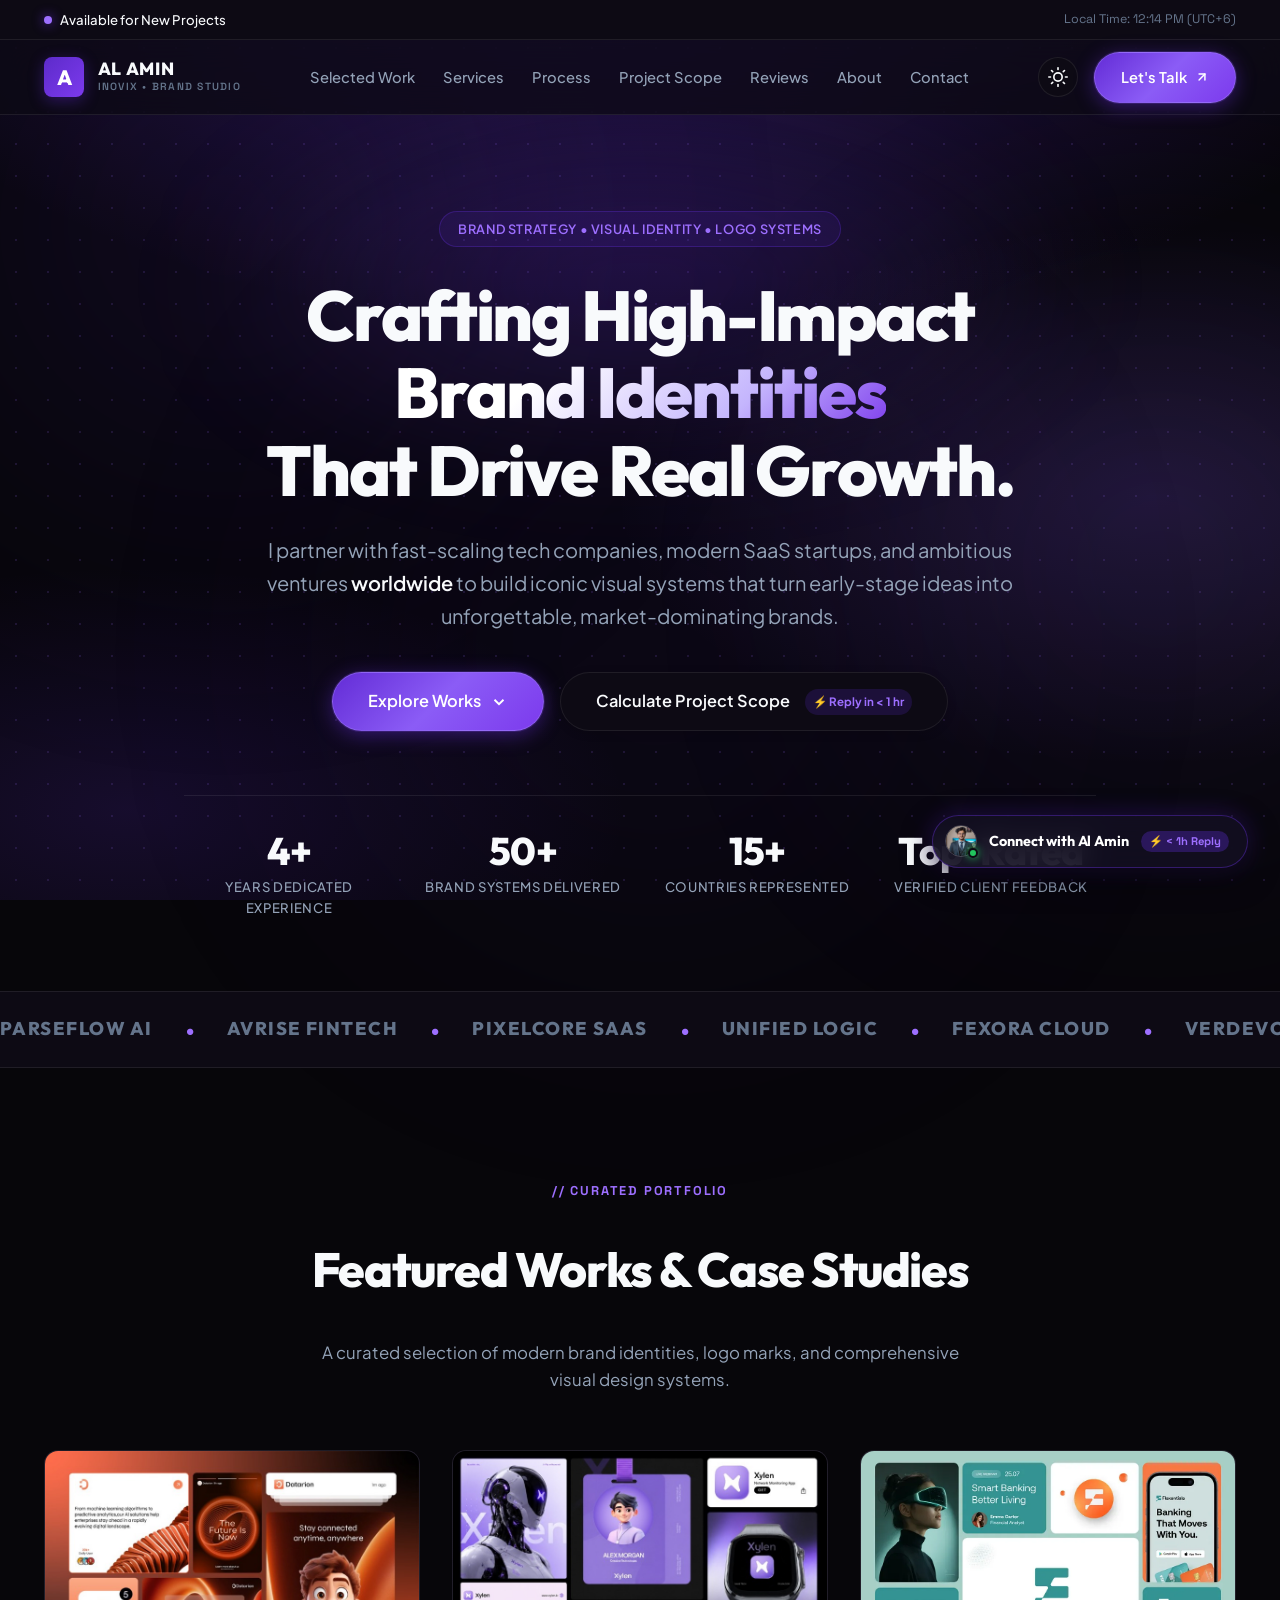
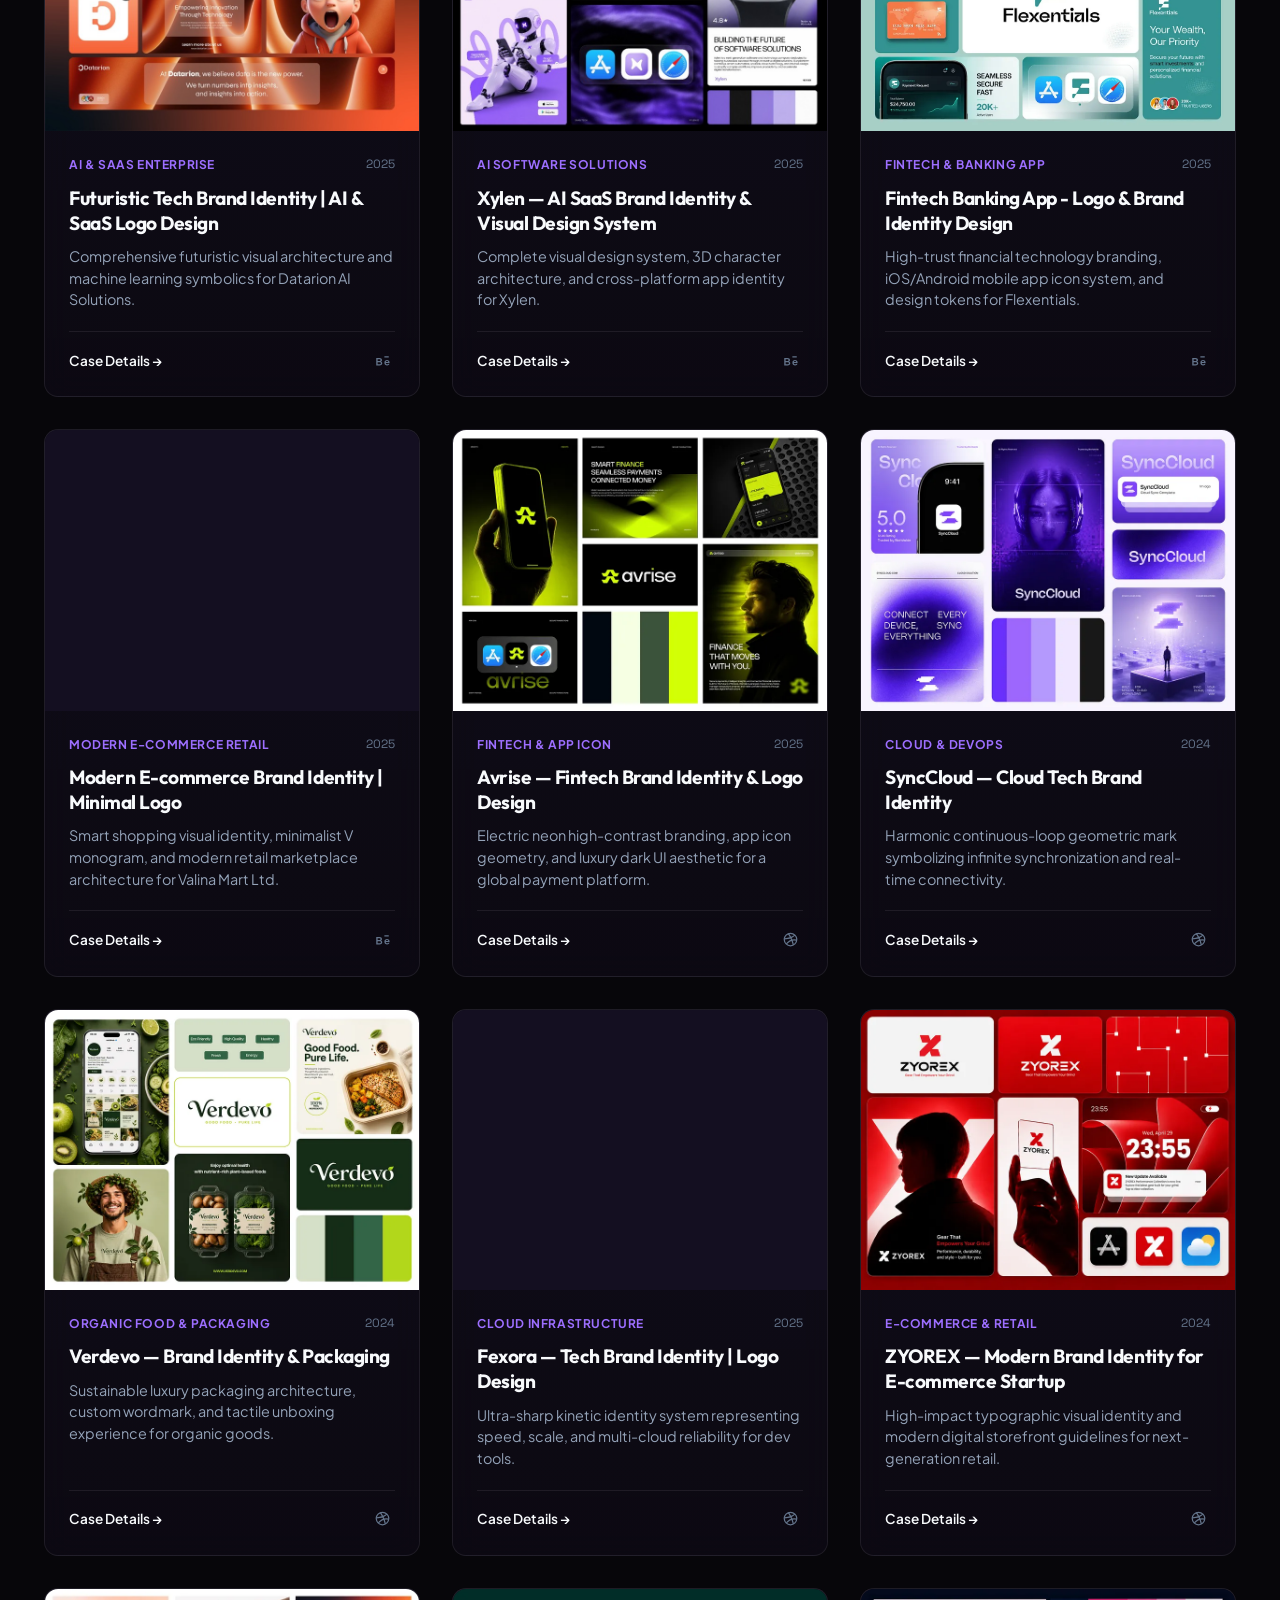
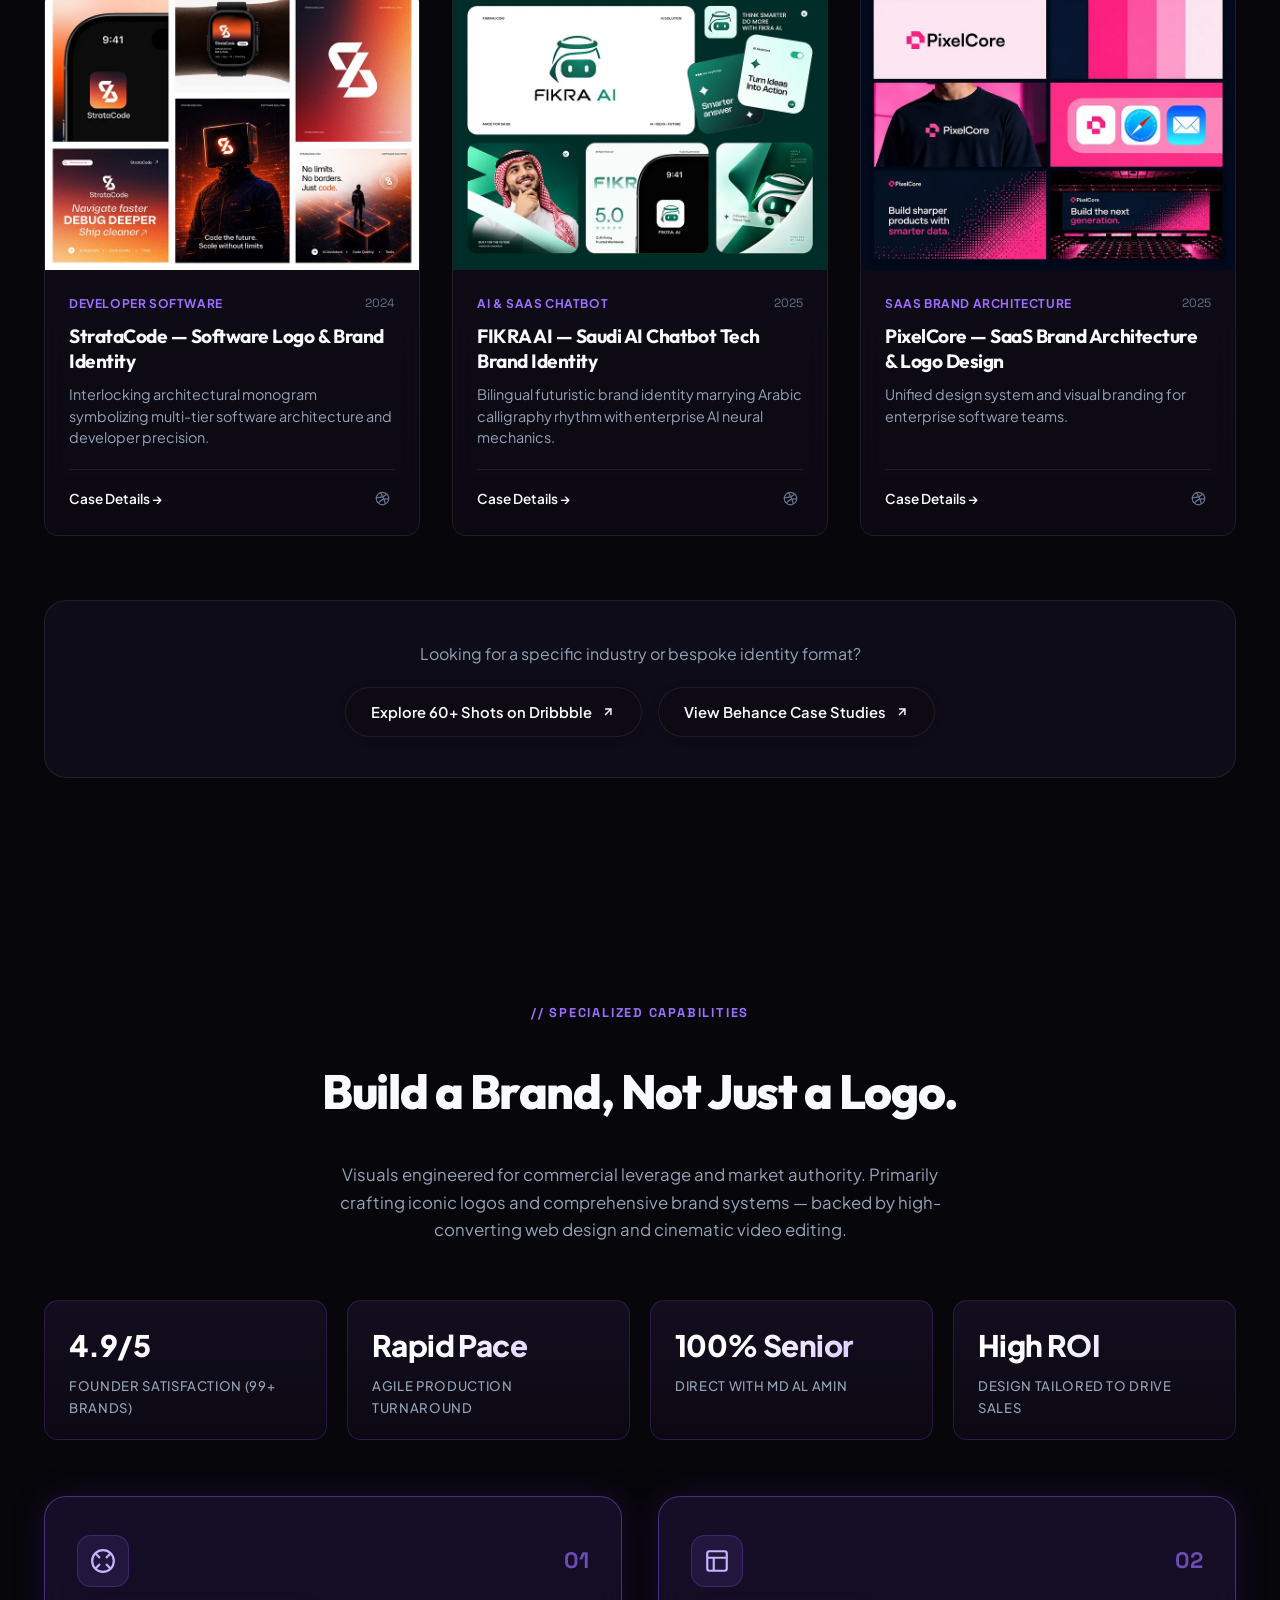
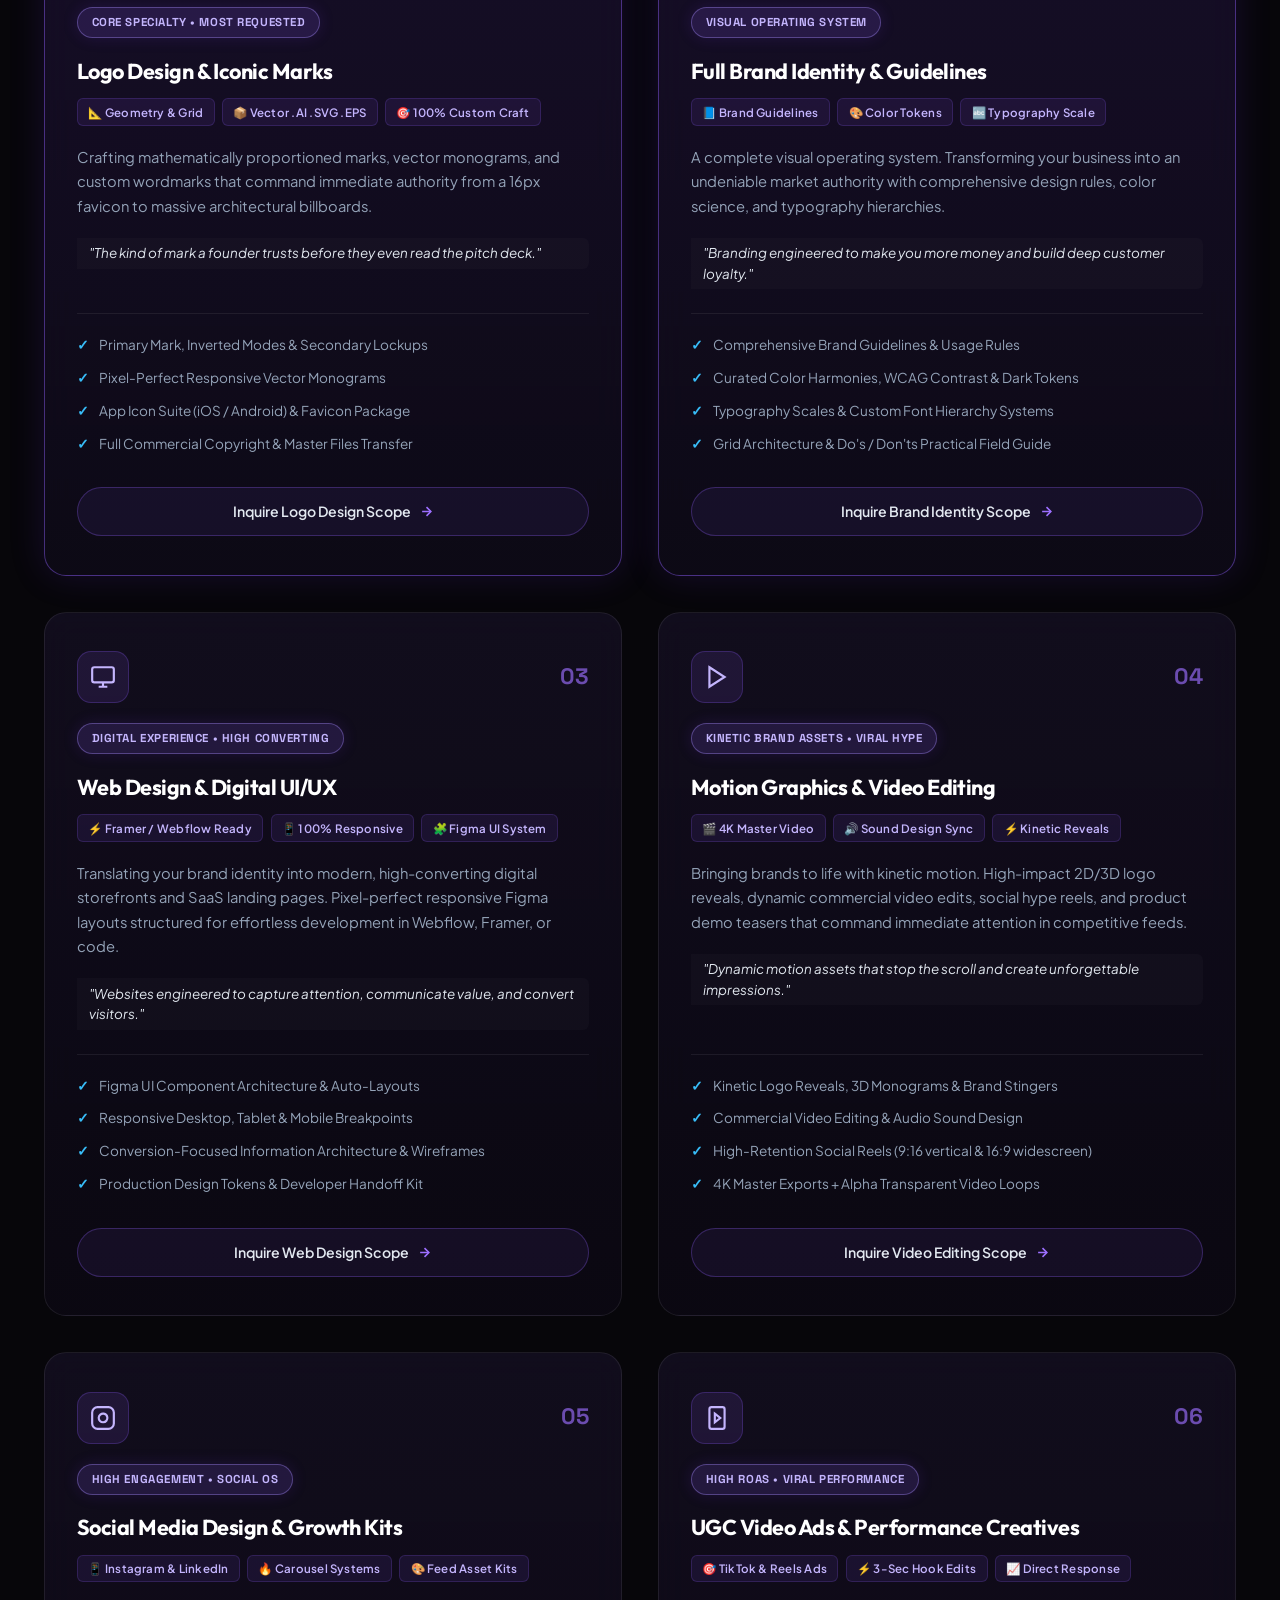
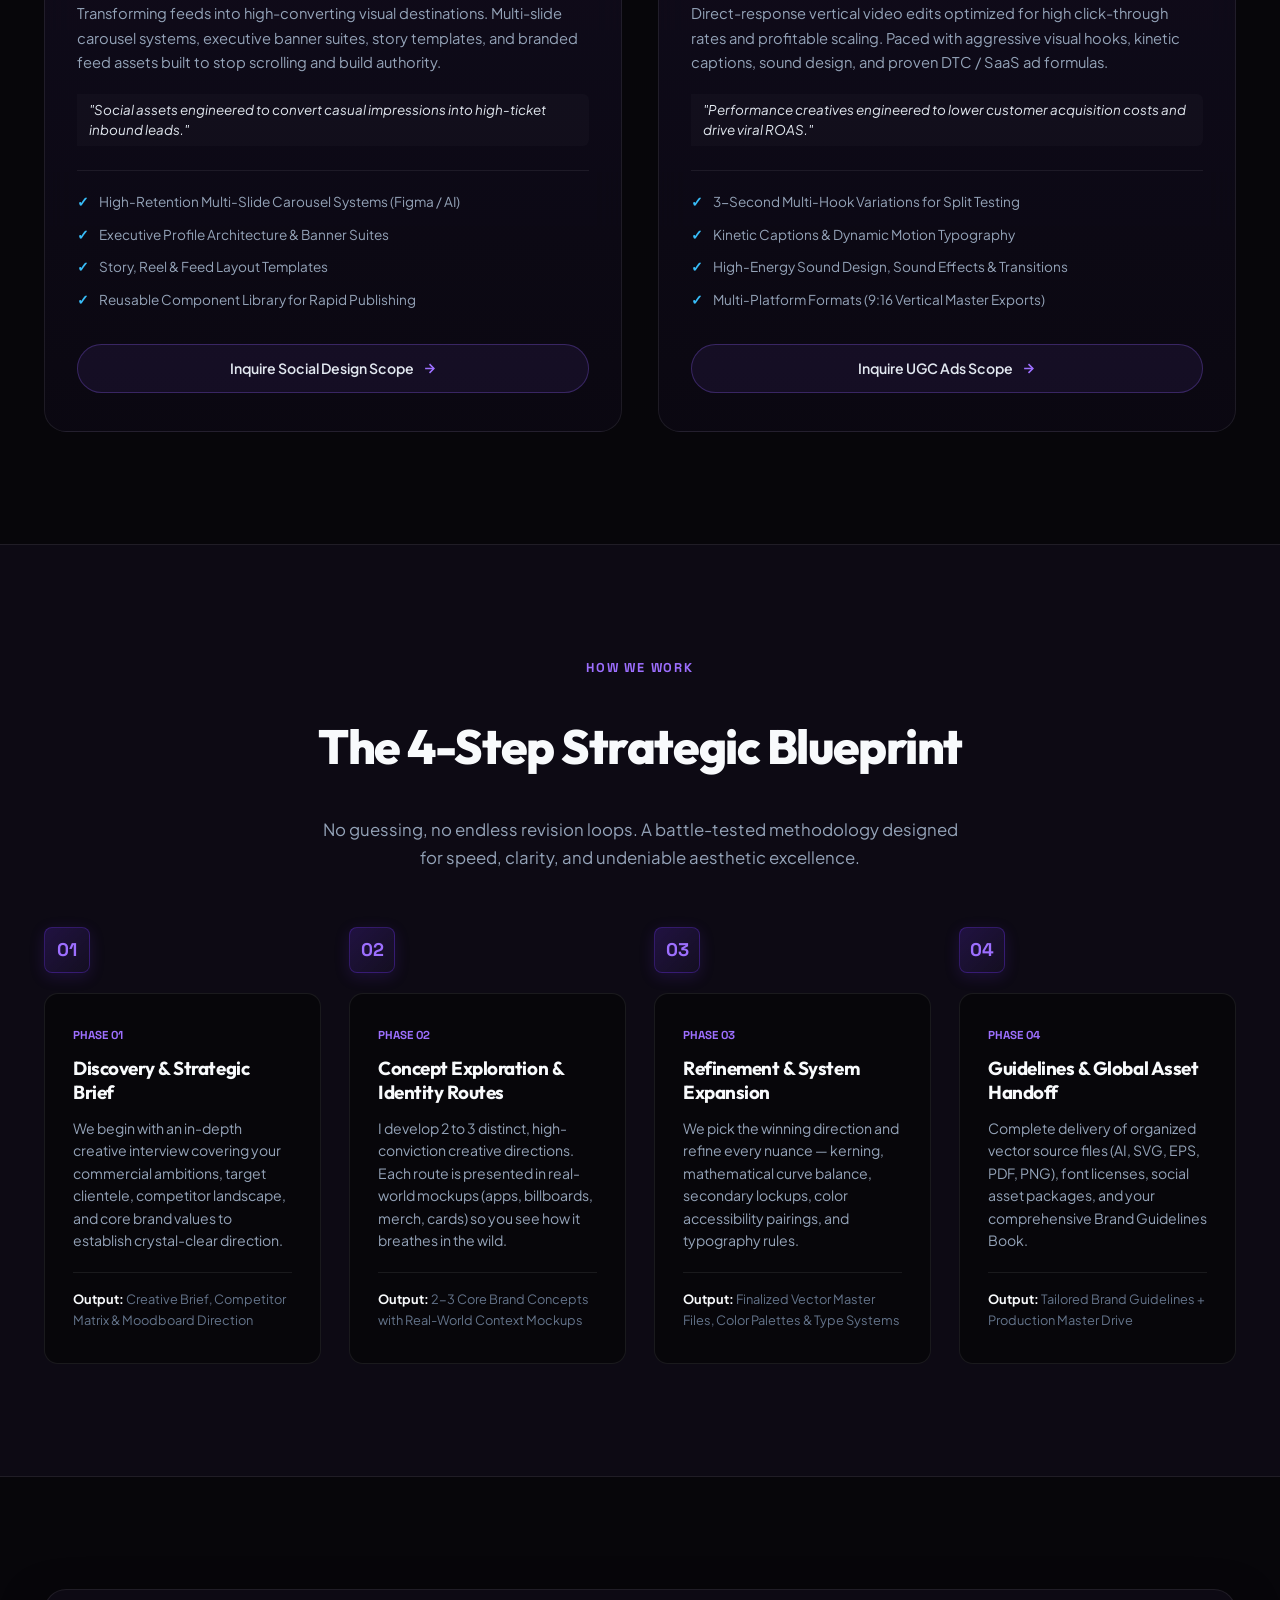
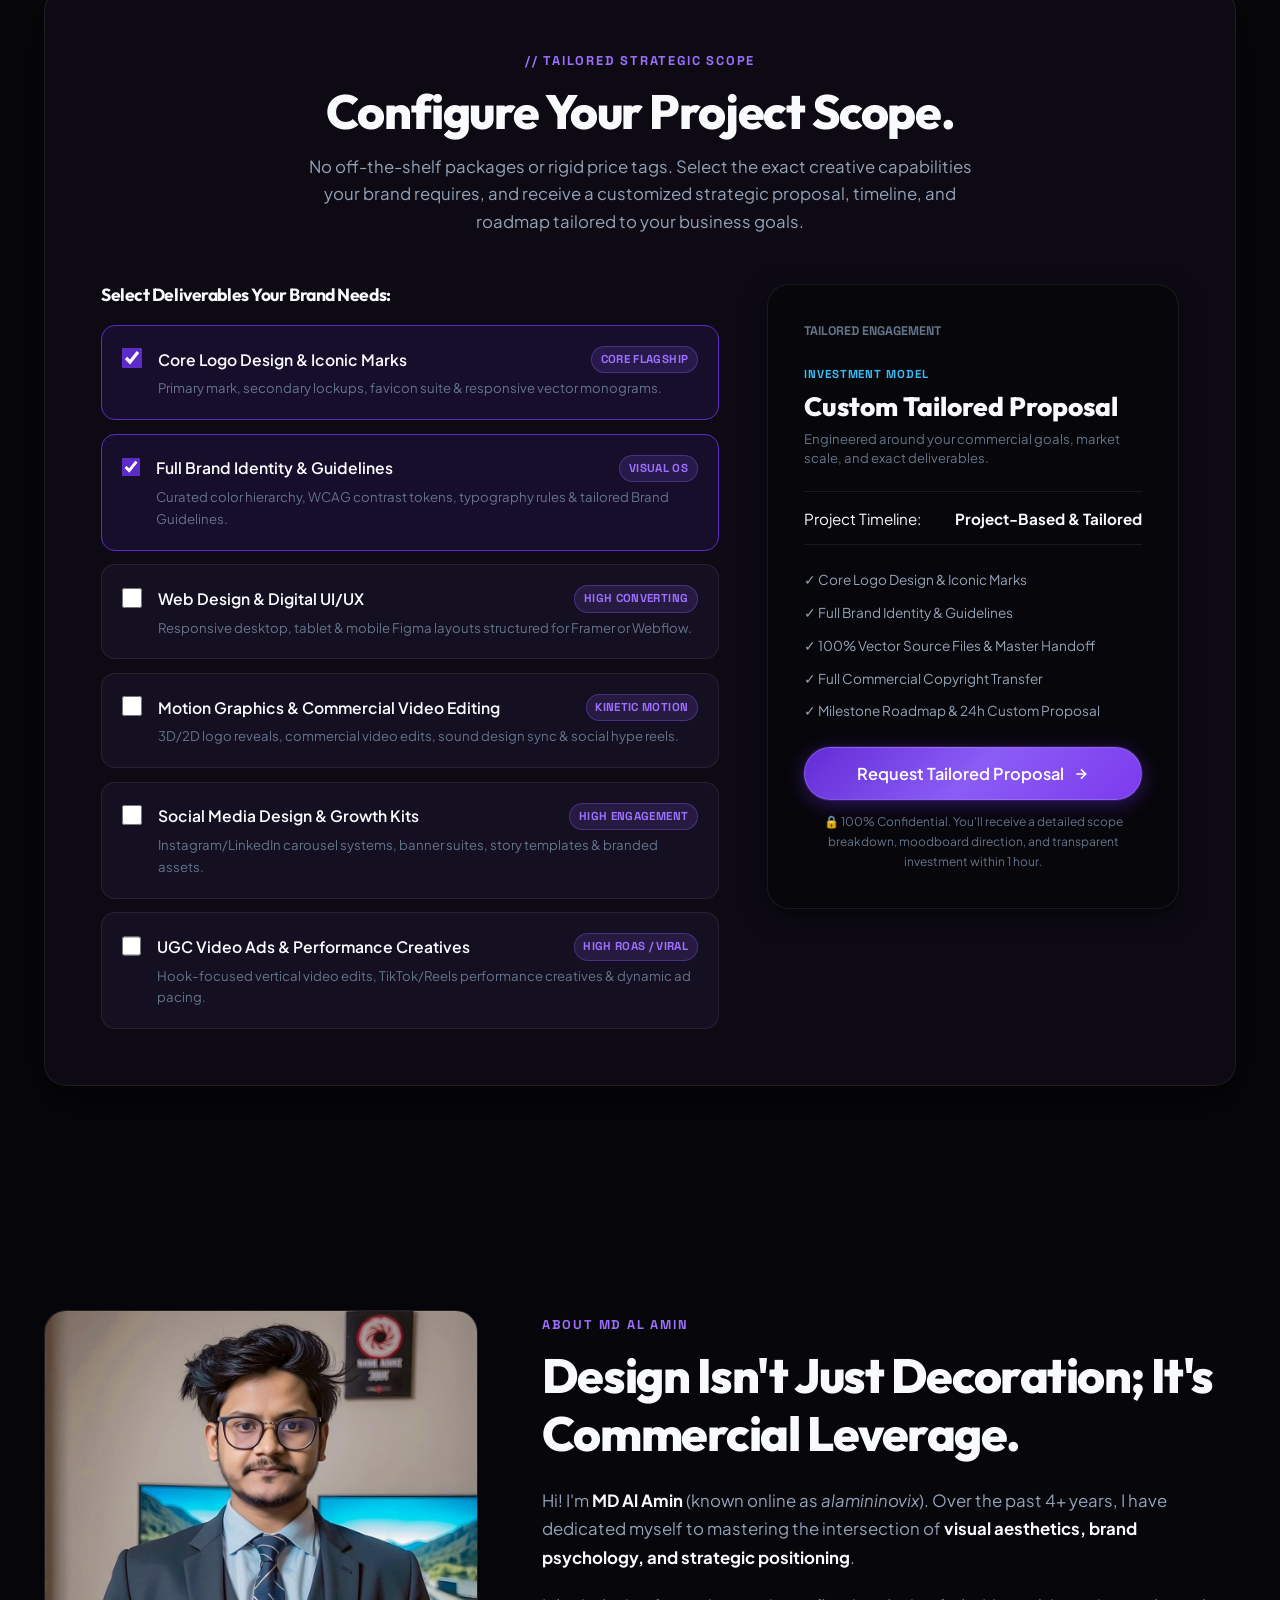
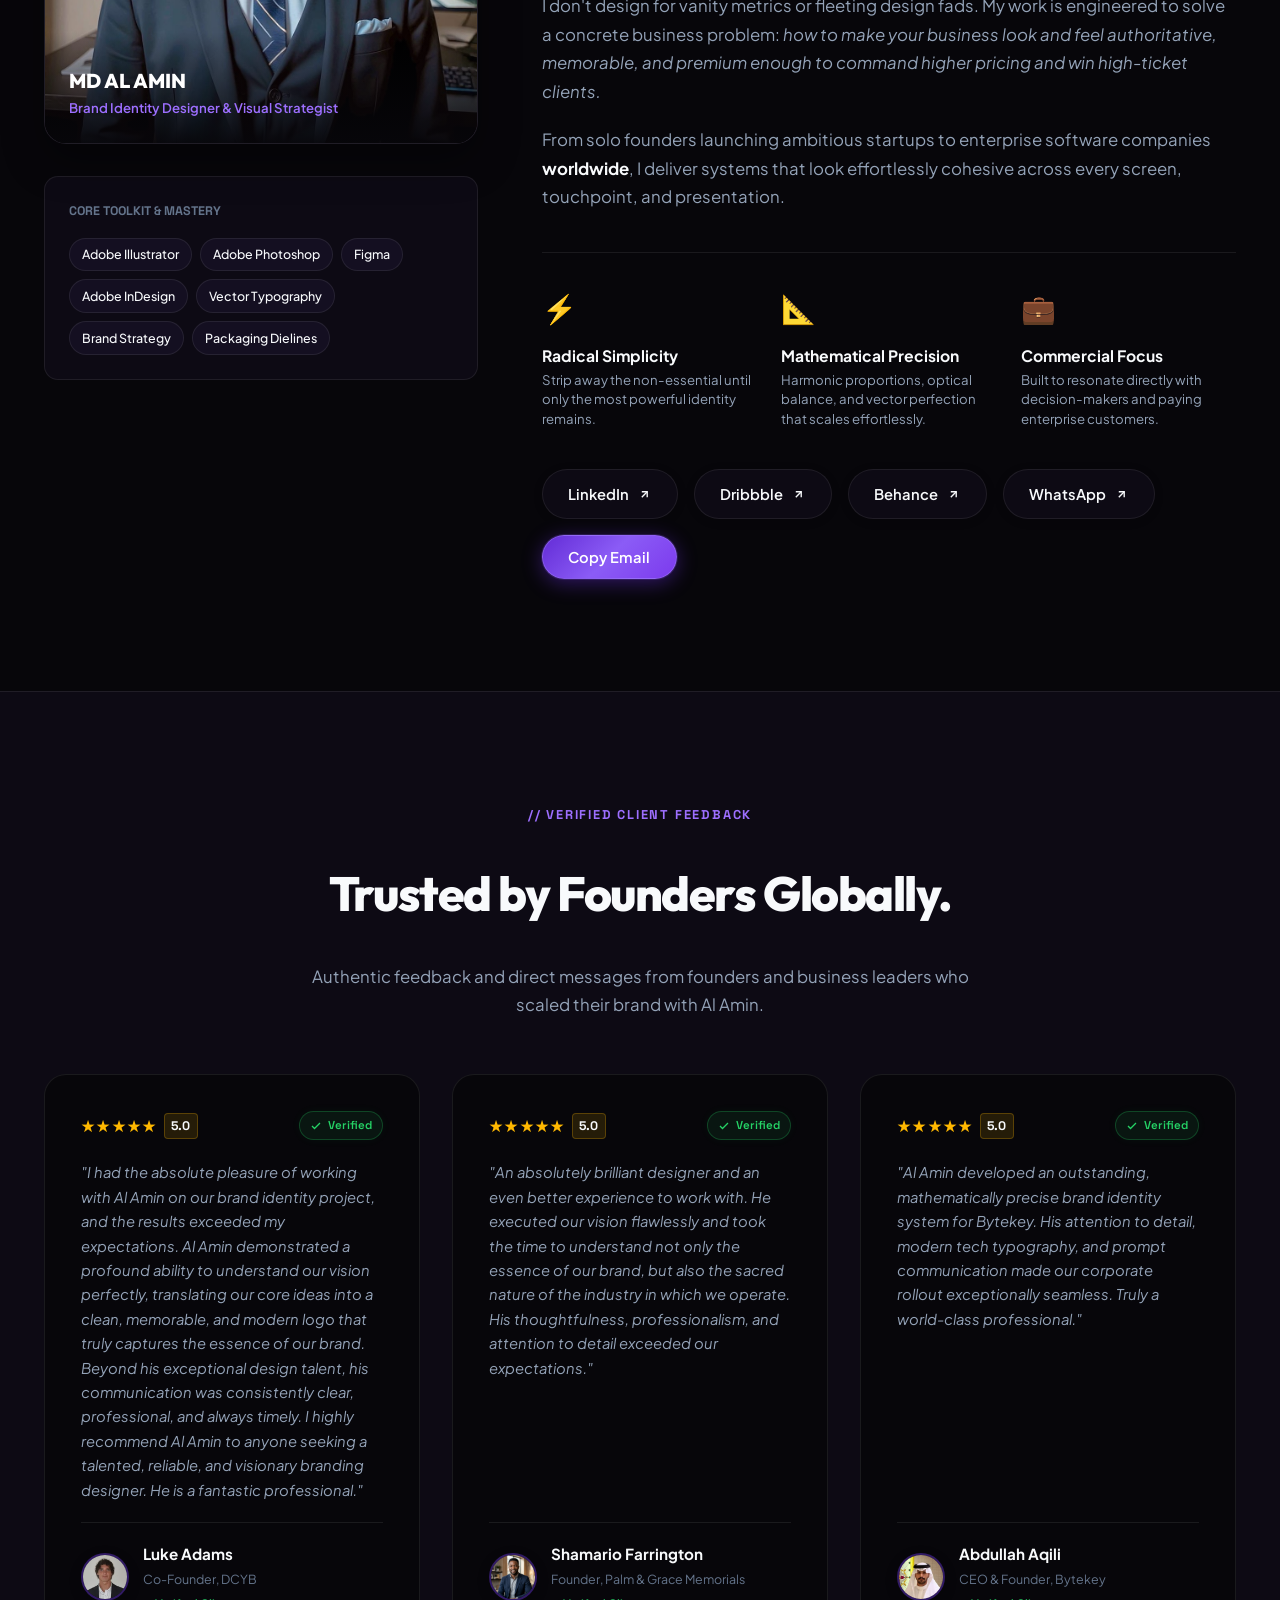
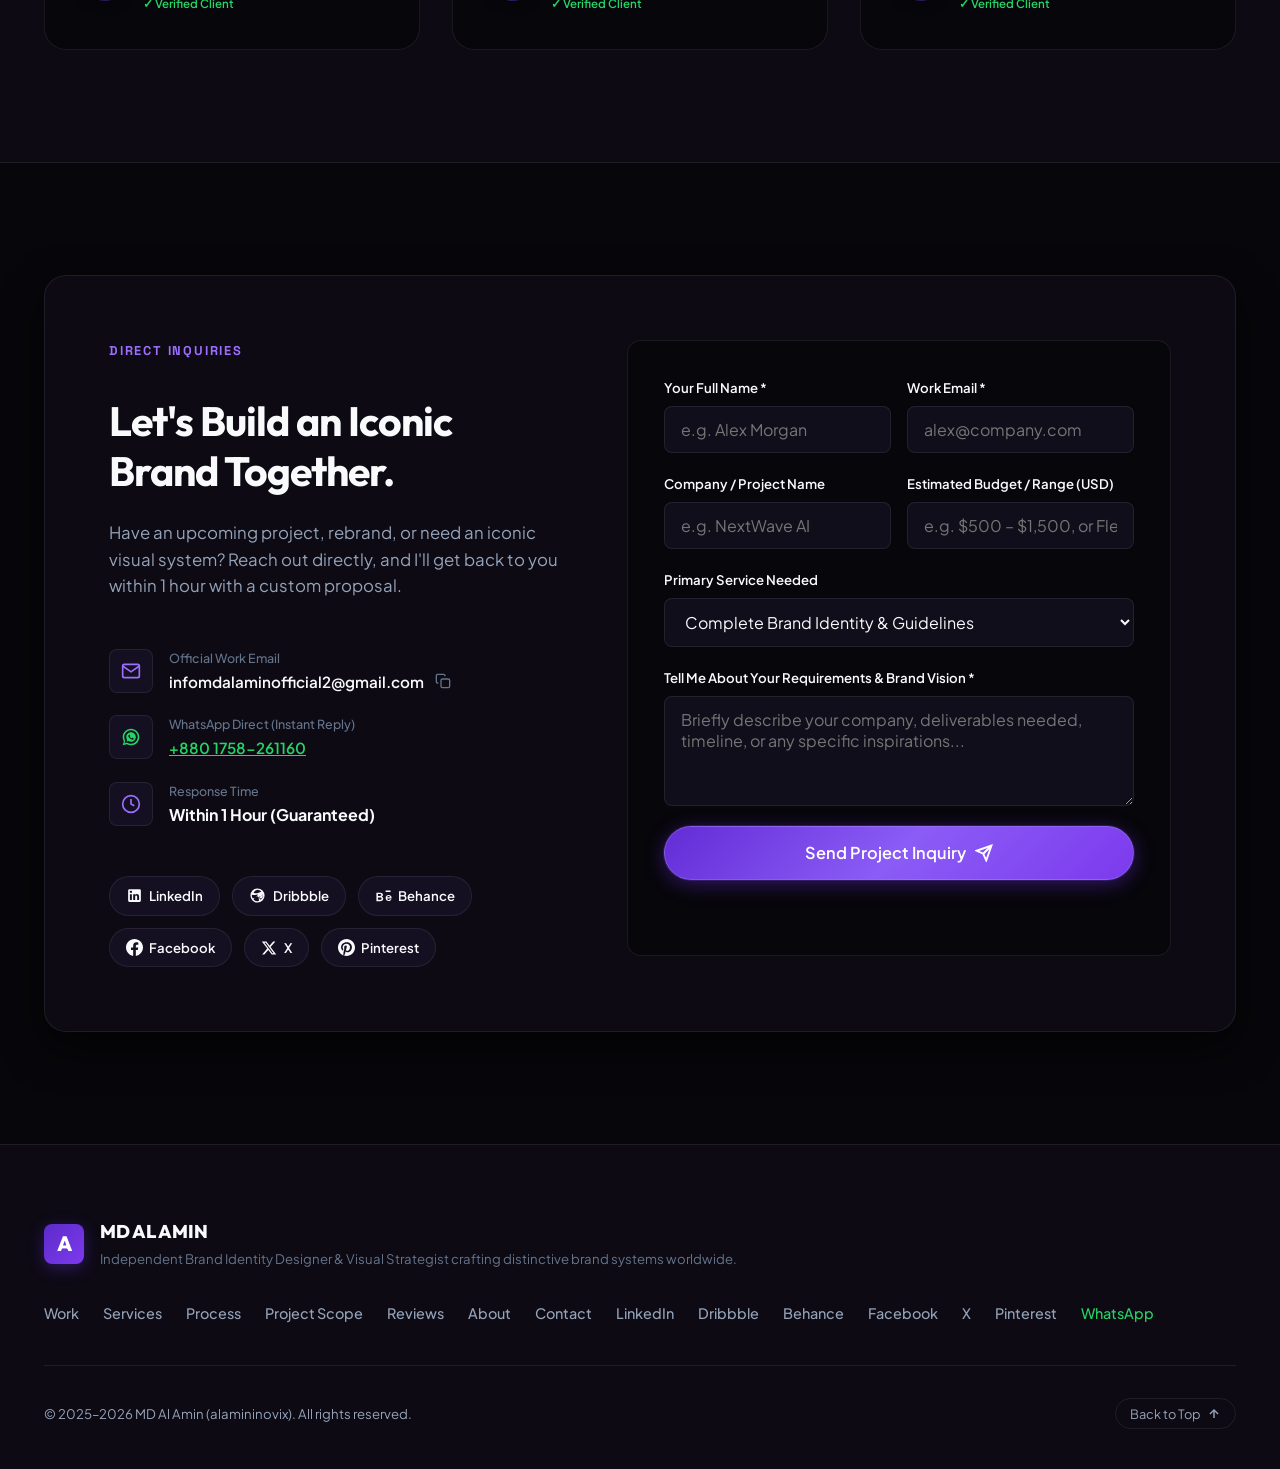
==== commit c6a0ff76: "Add files via upload" ====
--- a/index.html
+++ b/index.html
@@ -62,7 +62,7 @@
   <!-- Netlify Identity Widget for Decap CMS Authentication -->
   <script src="https://identity.netlify.com/v1/netlify-identity-widget.js"></script>
 
-  <link rel="stylesheet" href="style.css?v=15">
+  <link rel="stylesheet" href="style.css?v=17">
 </head>
 <body>
   <!-- Ambient background glow elements -->
@@ -180,8 +180,8 @@
         </h1>
 
         <p class="hero-description">
-          I partner with fast-scaling tech companies, modern SaaS startups, and ambitious ventures across the 
-          <strong>US, UK, Australia, and UAE</strong> to build iconic visual systems that turn early-stage ideas 
+          I partner with fast-scaling tech companies, modern SaaS startups, and ambitious ventures 
+          <strong>worldwide</strong> to build iconic visual systems that turn early-stage ideas 
           into unforgettable, market-dominating brands.
         </p>
 
@@ -1069,8 +1069,8 @@
                 <em>how to make your business look and feel authoritative, memorable, and premium enough to command higher pricing and win high-ticket clients.</em>
               </p>
               <p>
-                From solo founders launching AI startups to enterprise software companies in the <strong>US, UK, Australia, and Abu Dhabi</strong>, 
-                I deliver systems that look effortlessly cohesive across every screen, bill, package, and pitch deck.
+                From solo founders launching ambitious startups to enterprise software companies <strong>worldwide</strong>, 
+                I deliver systems that look effortlessly cohesive across every screen, touchpoint, and presentation.
               </p>
             </div>
 
@@ -1195,7 +1195,7 @@
             </div>
             <p class="quote">"Al Amin developed an outstanding, mathematically precise brand identity system for Bytekey. His attention to detail, modern tech typography, and prompt communication made our corporate rollout exceptionally seamless. Truly a world-class professional."</p>
             <div class="author-meta">
-              <img src="images/abdullah-aqili.jpg?v=2" alt="Abdullah Aqili" class="author-avatar-img" width="48" height="48" loading="lazy">
+              <img src="images/abdullah-aqili.png?v=2" alt="Abdullah Aqili" class="author-avatar-img" width="48" height="48" loading="lazy">
               <div class="author-info">
                 <strong class="author-name">Abdullah Aqili</strong>
                 <span class="author-title">CEO &amp; Founder, Bytekey</span>
@@ -1262,15 +1262,7 @@
                   </div>
                 </div>
 
-                <div class="method-item">
-                  <div class="method-icon">
-                    <svg width="20" height="20" viewBox="0 0 24 24" fill="none" stroke="currentColor" stroke-width="2"><path d="M21 10c0 7-9 13-9 13s-9-6-9-13a9 9 0 0 1 18 0z"></path><circle cx="12" cy="10" r="3"></circle></svg>
-                  </div>
-                  <div>
-                    <span class="method-label">Base of Operations</span>
-                    <strong>Dhaka, Bangladesh • Serving Worldwide</strong>
-                  </div>
-                </div>
+
               </div>
 
               <div class="contact-social-pills">
@@ -1323,13 +1315,8 @@
                     <input type="text" id="companyName" name="company" maxlength="100" placeholder="e.g. NextWave AI">
                   </div>
                   <div class="form-field">
-                    <label for="projectBudget">Estimated Budget (USD)</label>
-                    <select id="projectBudget" name="budget">
-                      <option value="$2,500 - $5,000" selected>$2,500 – $5,000 (Core Identity System)</option>
-                      <option value="$5,000 - $8,000">$5,000 – $8,000 (Full Brand Architecture)</option>
-                      <option value="$8,000 - $15,000">$8,000 – $15,000 (Enterprise Scaling System)</option>
-                      <option value="$15,000+">$15,000+ (Global Brand Launch)</option>
-                    </select>
+                    <label for="projectBudget">Estimated Budget / Range (USD)</label>
+                    <input type="text" id="projectBudget" name="budget" maxlength="100" placeholder="e.g. $500 – $1,500, or Flexible / Let's Discuss">
                   </div>
                 </div>
 
@@ -1347,8 +1334,8 @@
                 </div>
 
                 <div class="form-field">
-                  <label for="projectMessage">Tell Me About Your Brand Vision *</label>
-                  <textarea id="projectMessage" name="message" maxlength="2000" rows="4" placeholder="Briefly describe your company, target audience, timeline, or any specific inspirations..." required></textarea>
+                  <label for="projectMessage">Tell Me About Your Requirements & Brand Vision *</label>
+                  <textarea id="projectMessage" name="message" maxlength="2000" rows="4" placeholder="Briefly describe your company, deliverables needed, timeline, or any specific inspirations..." required></textarea>
                 </div>
 
                 <button type="submit" class="btn btn-primary btn-block btn-lg" id="submitInquiryBtn">
@@ -1590,7 +1577,7 @@
     <span class="toast-message" id="toastMessage">Action completed!</span>
   </div>
 
-  <script src="script.js?v=15" defer></script>
+  <script src="script.js?v=17" defer></script>
   <!-- Netlify Identity redirect on login -->
   <script>
     if (window.netlifyIdentity) {
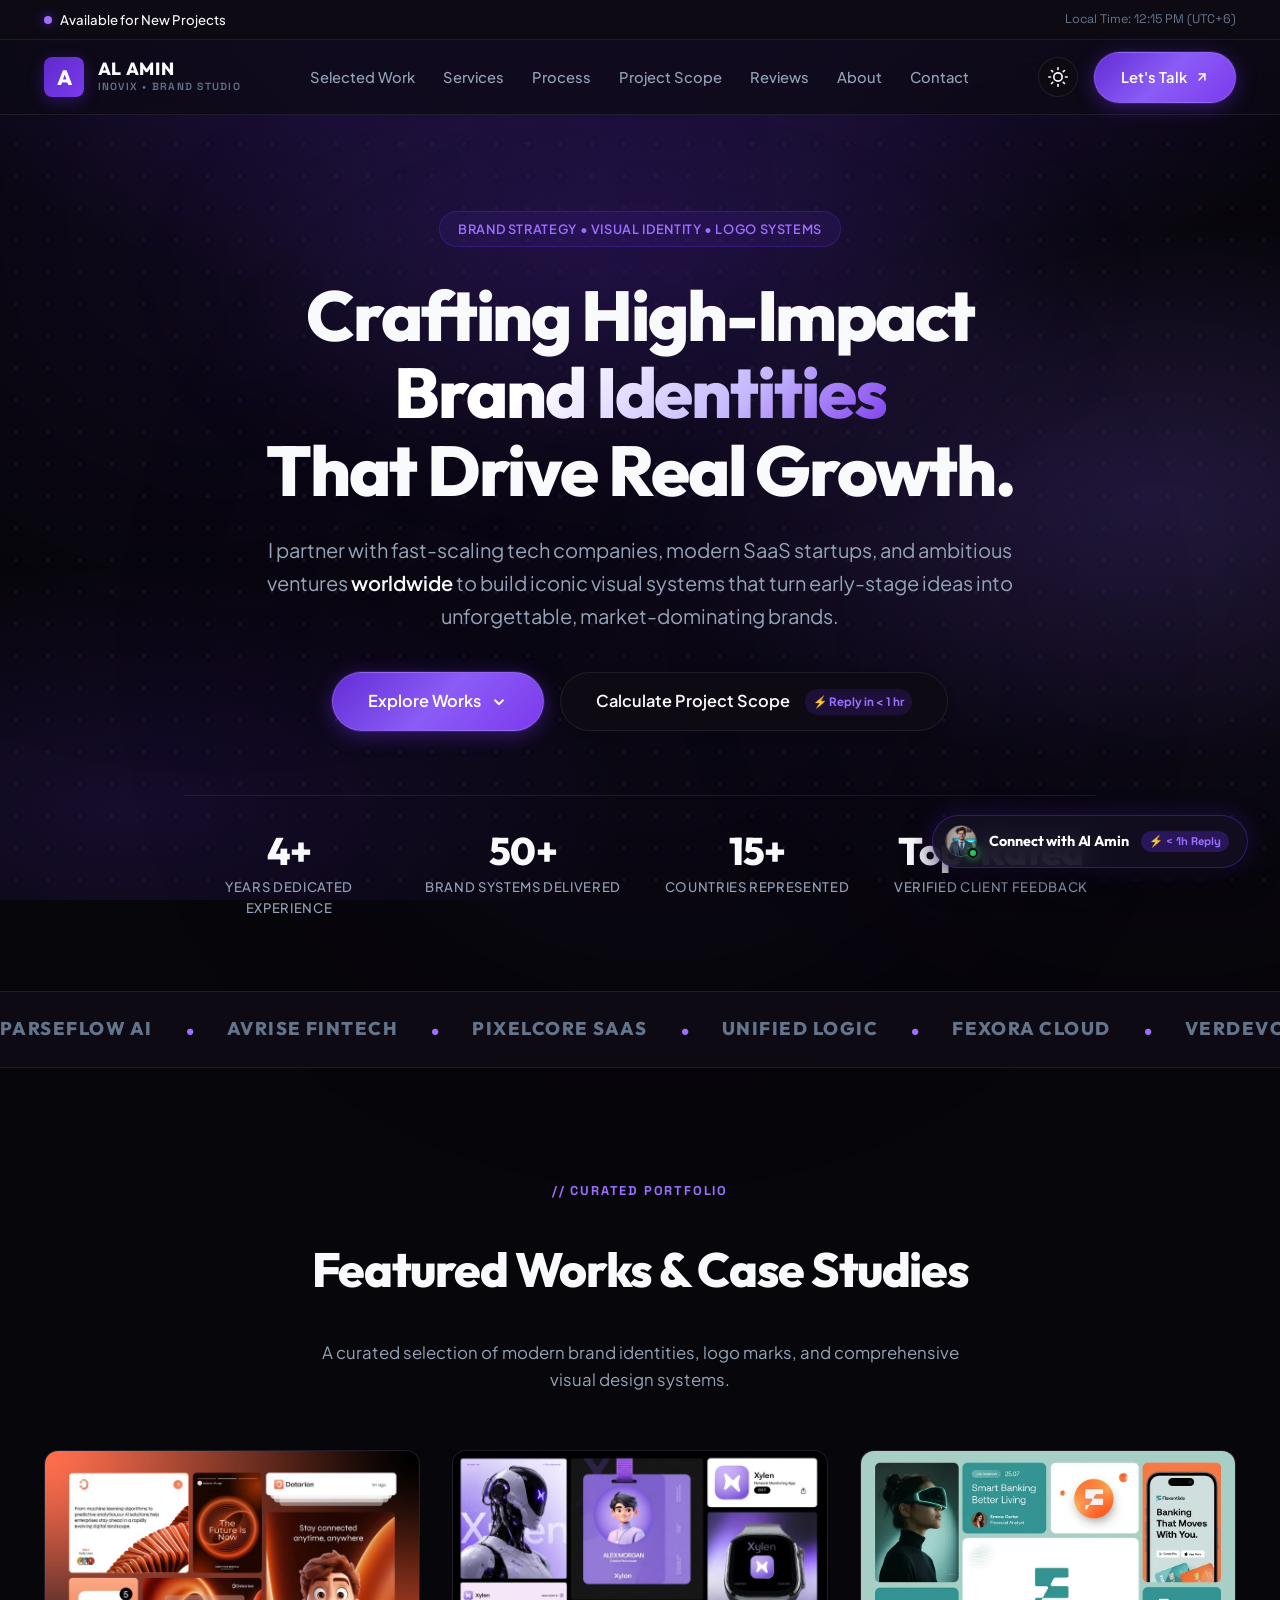
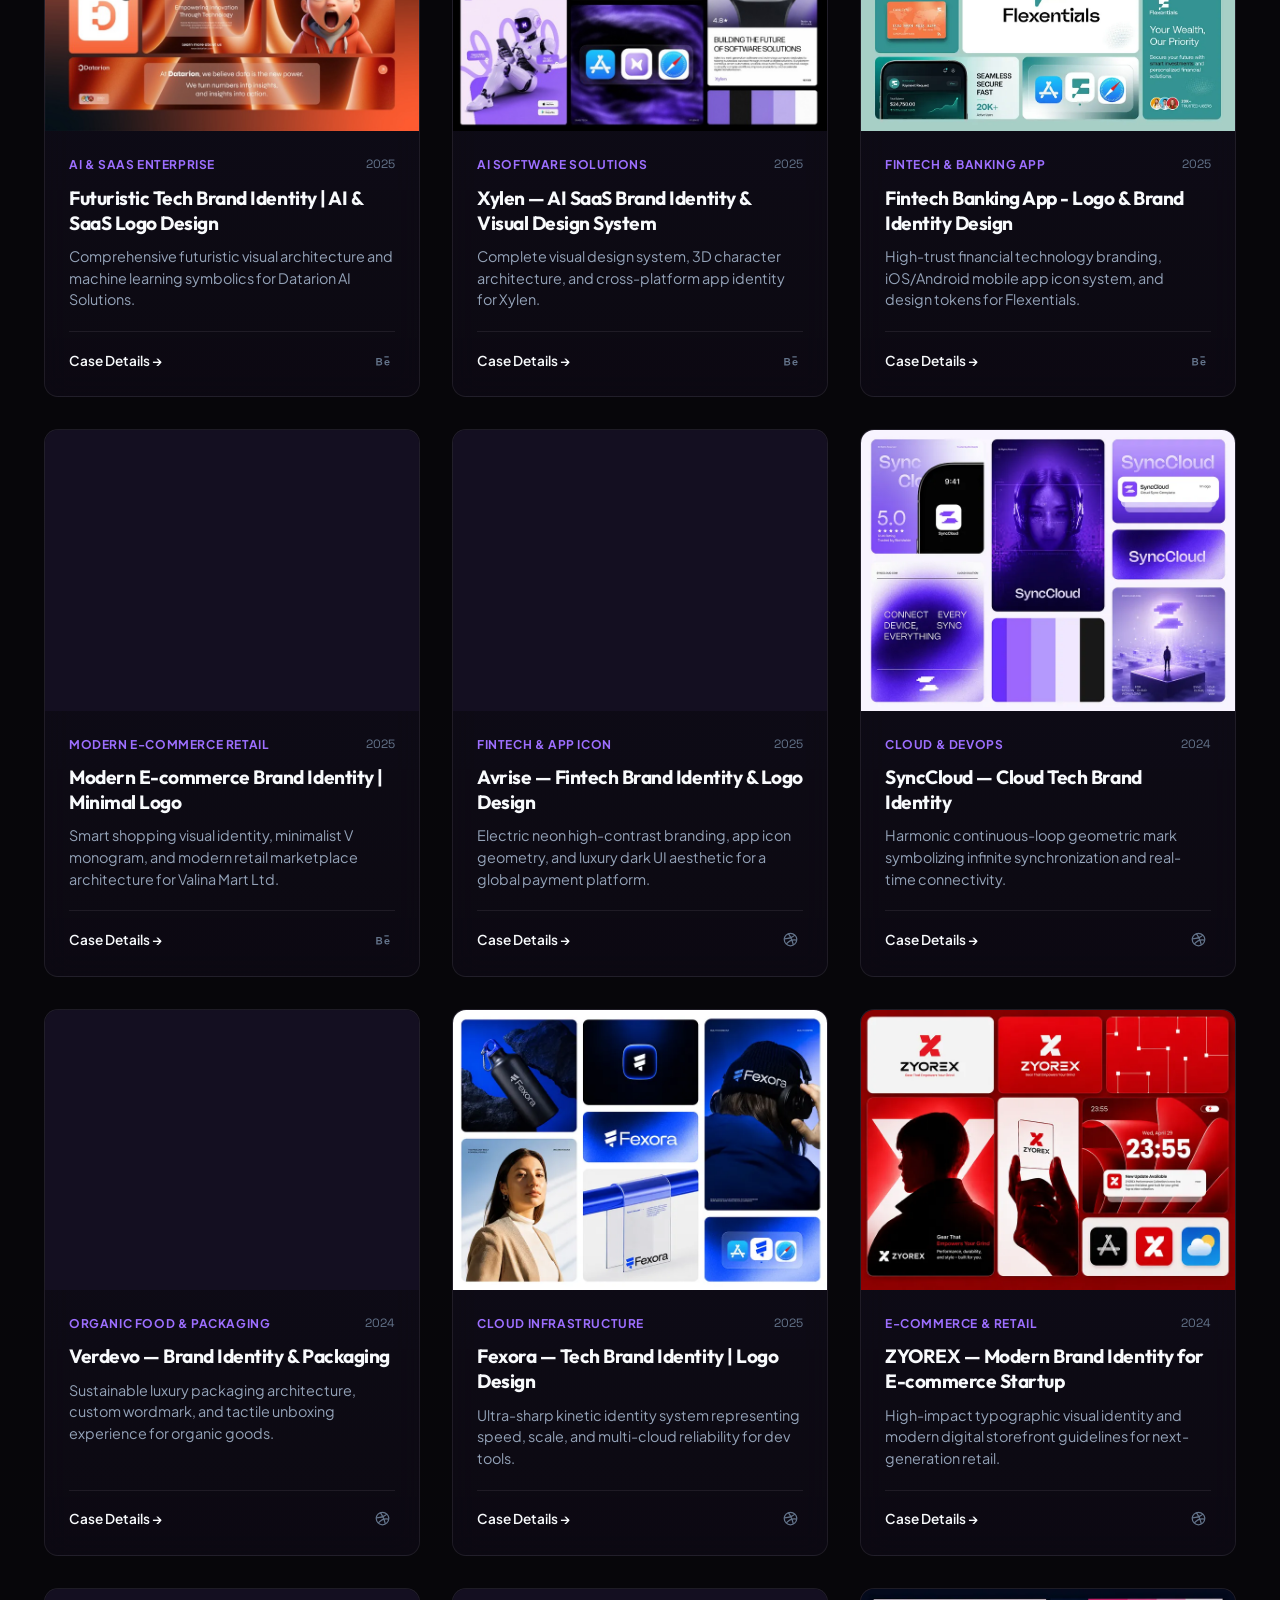
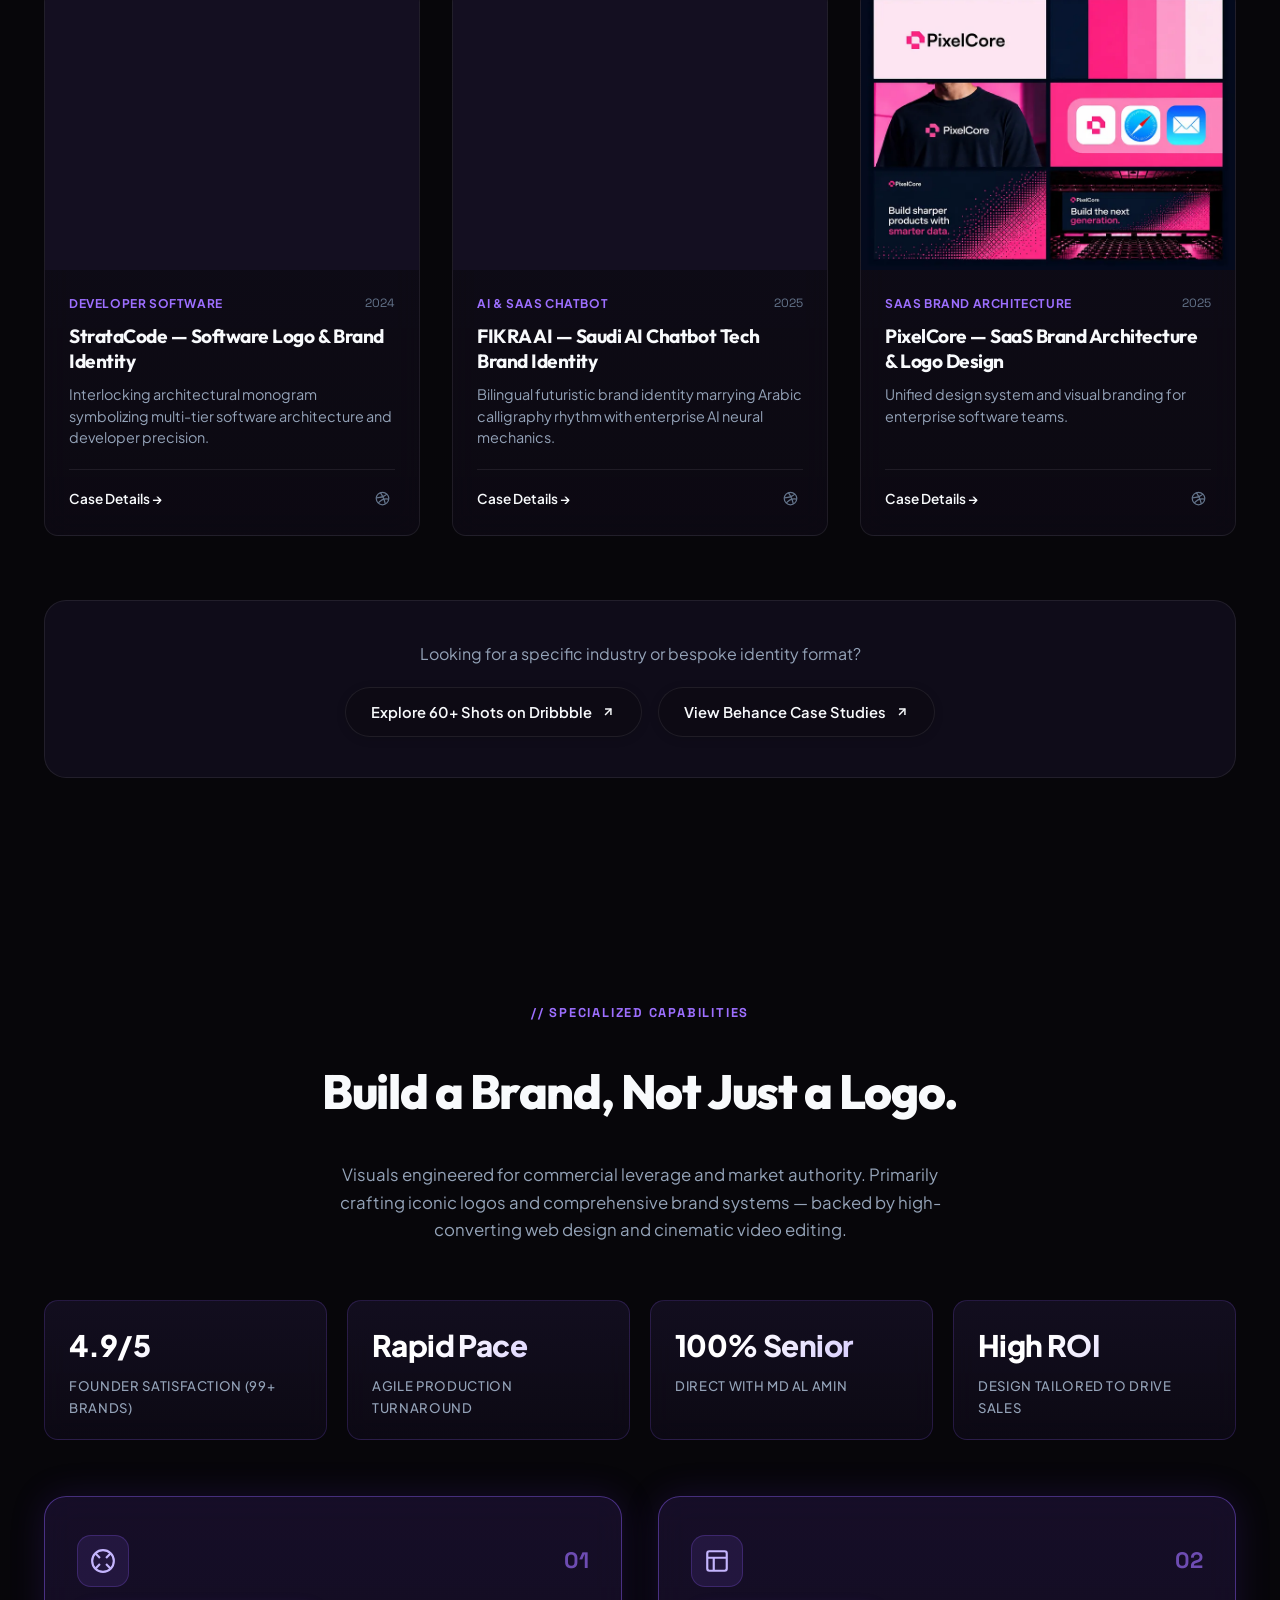
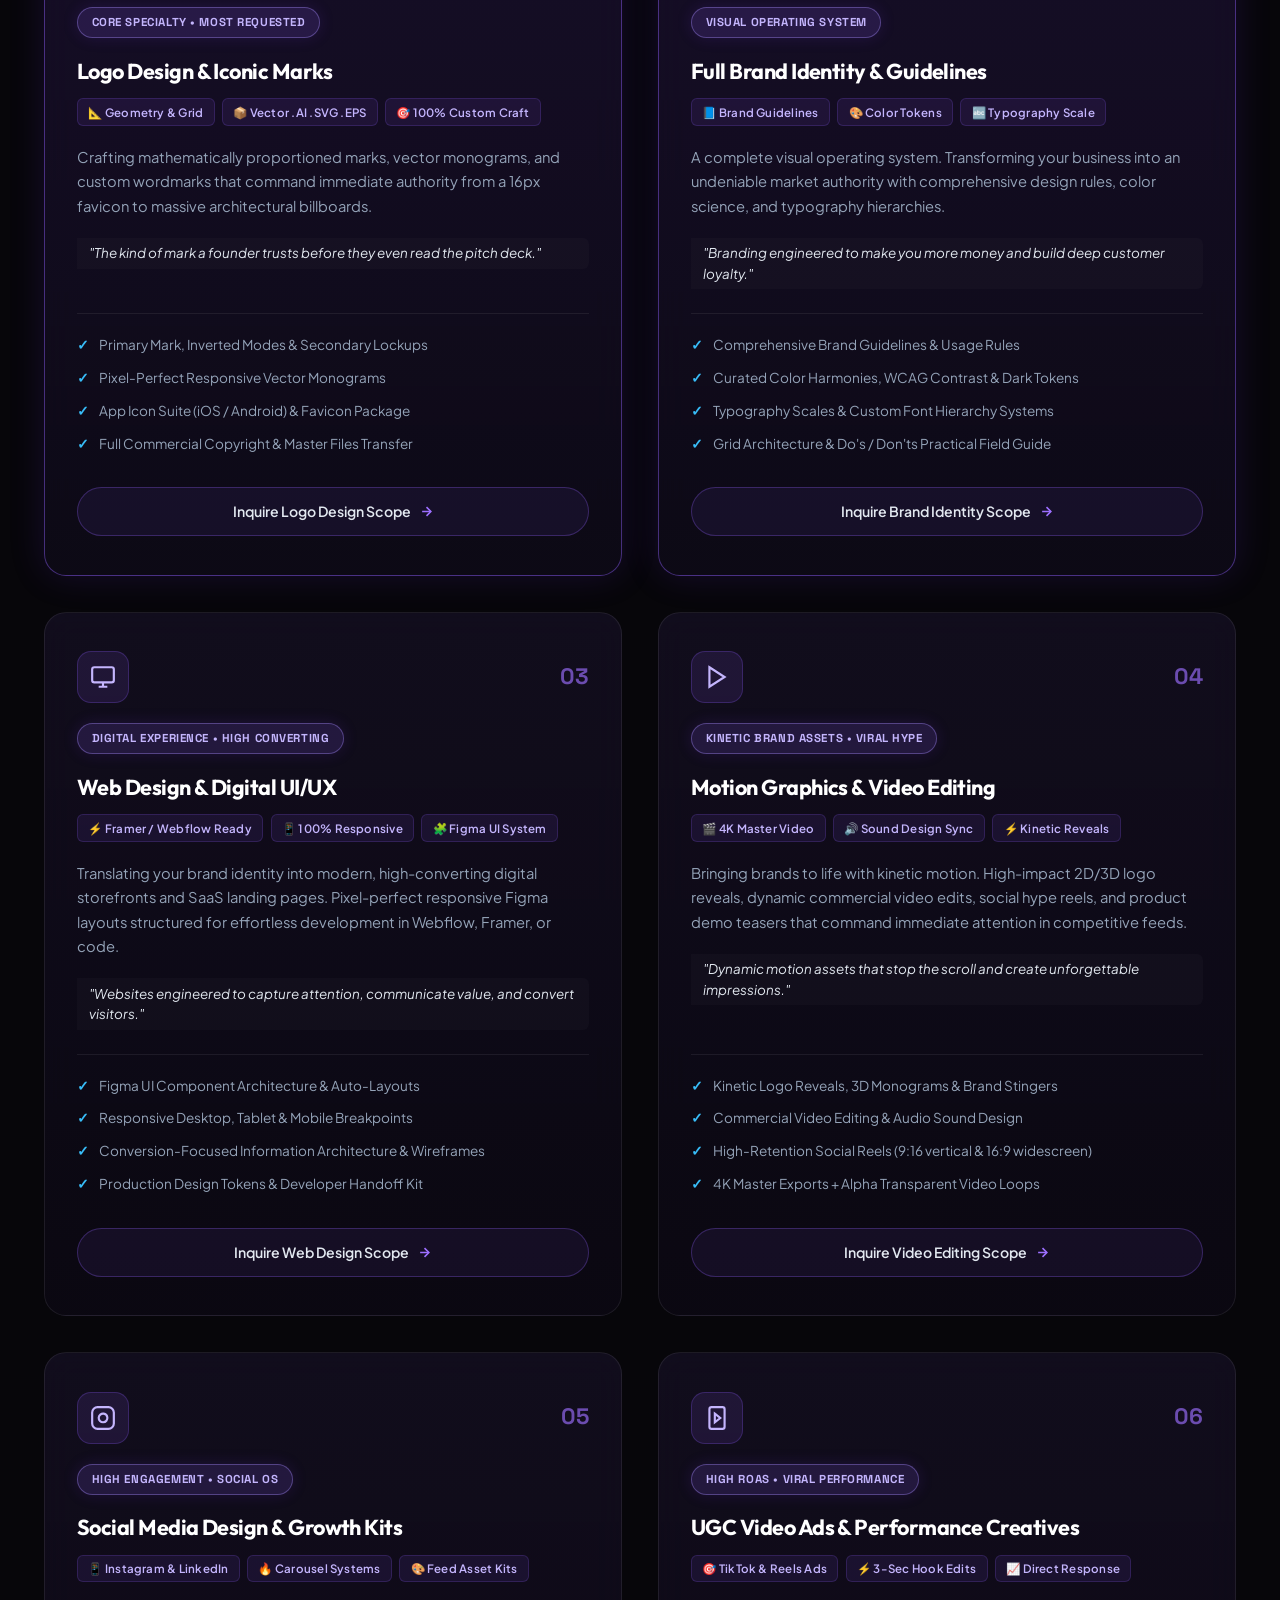
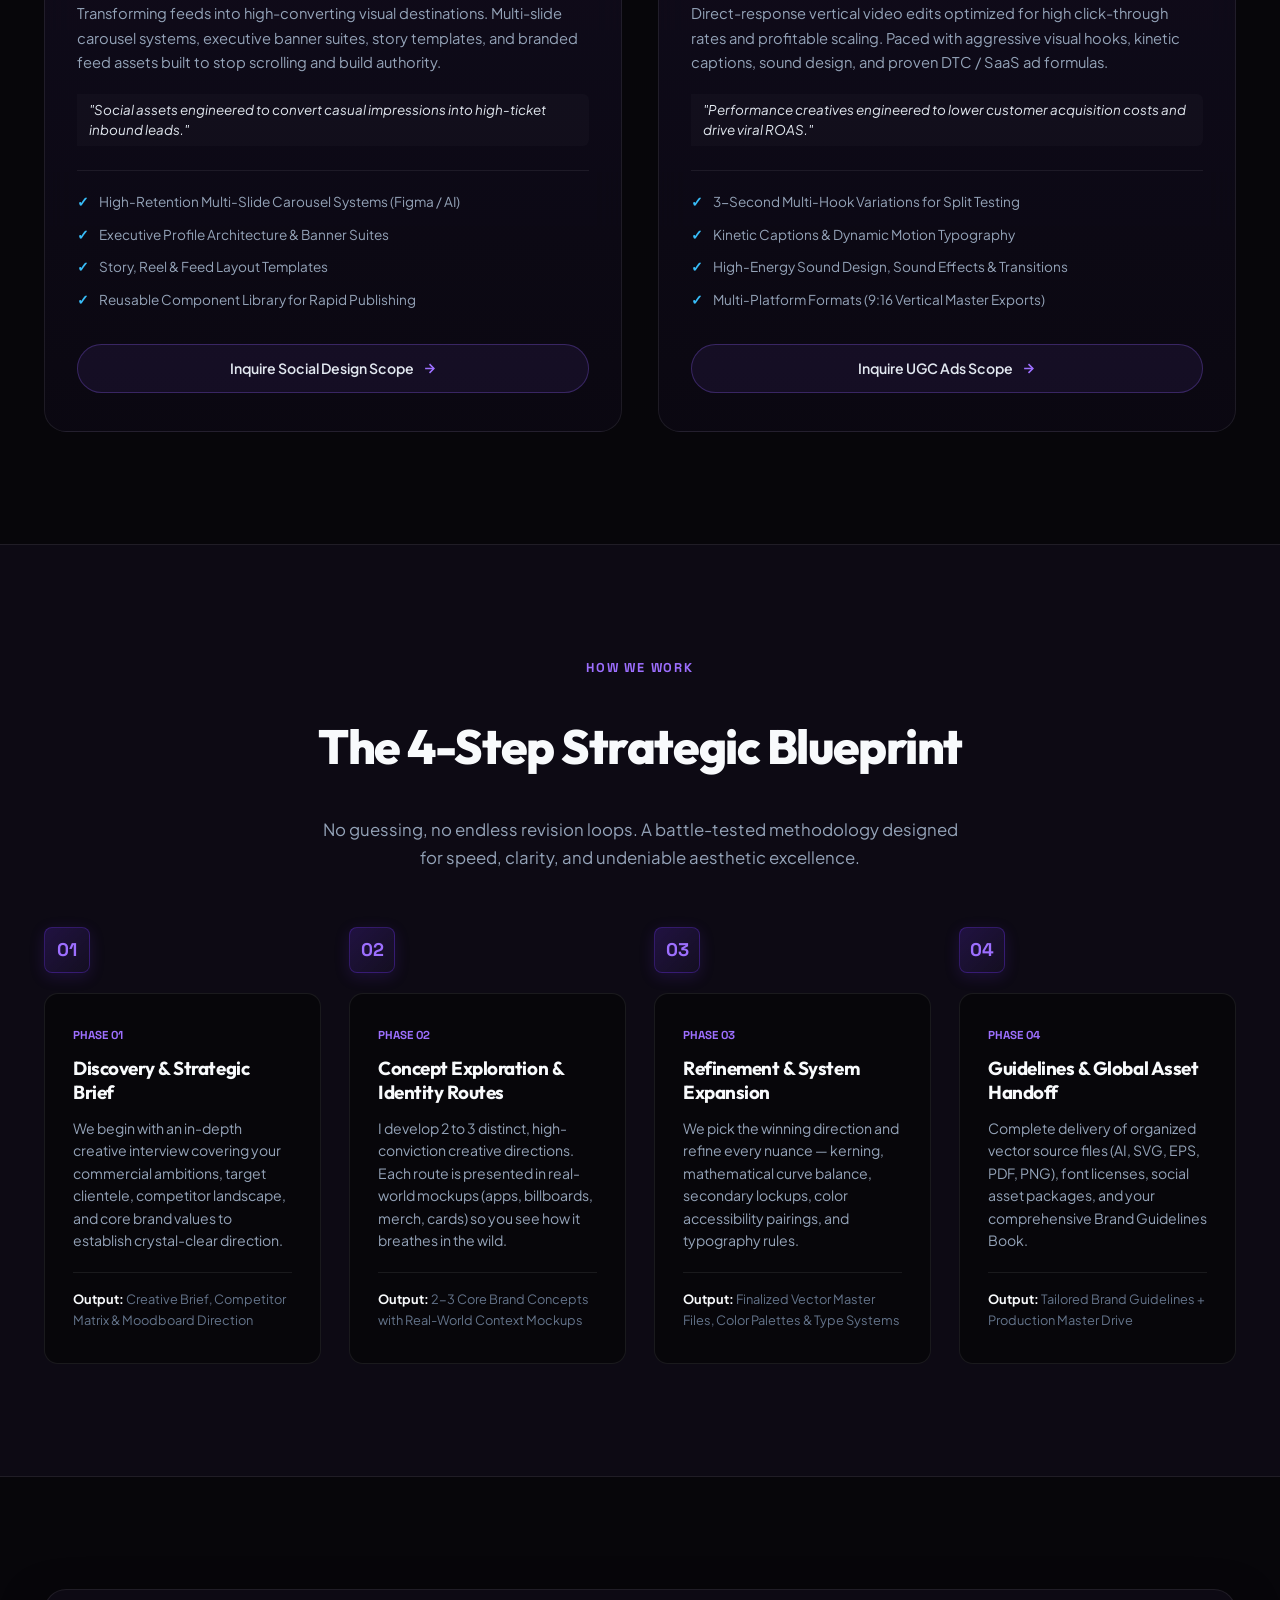
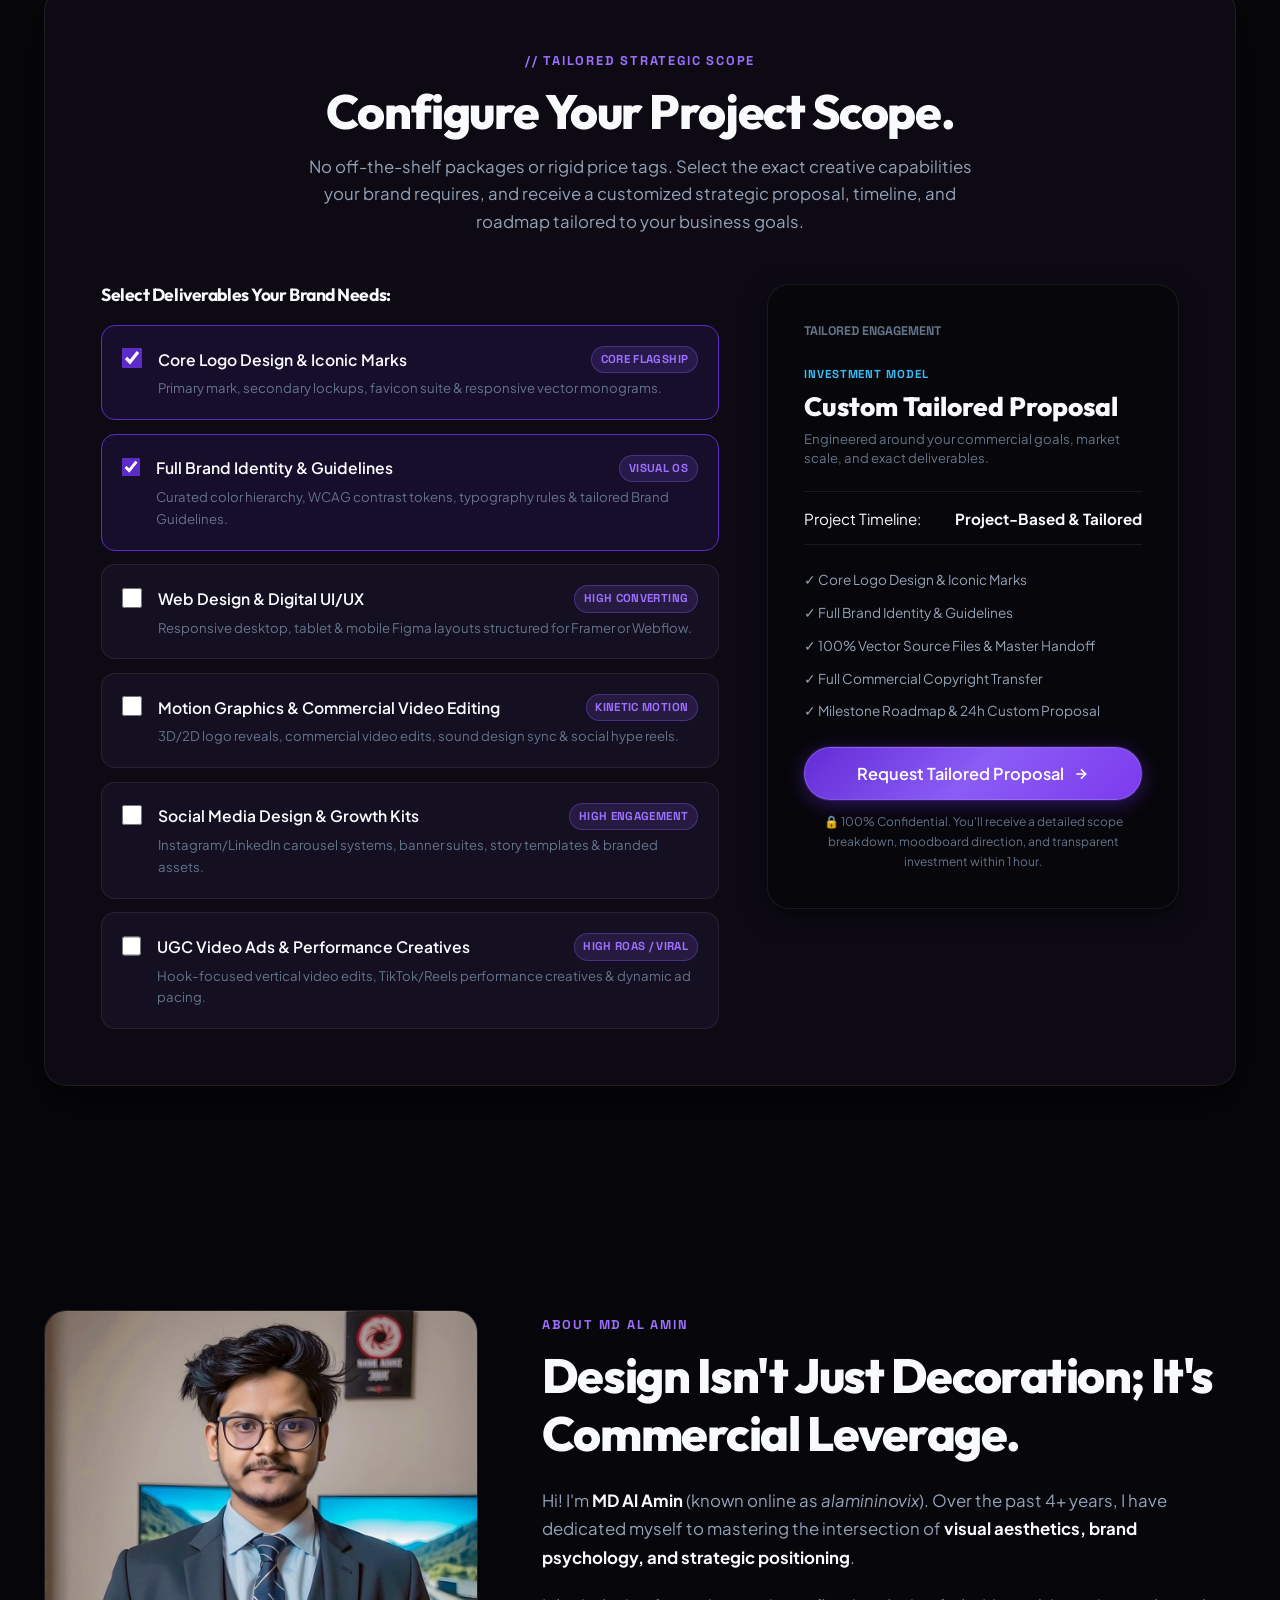
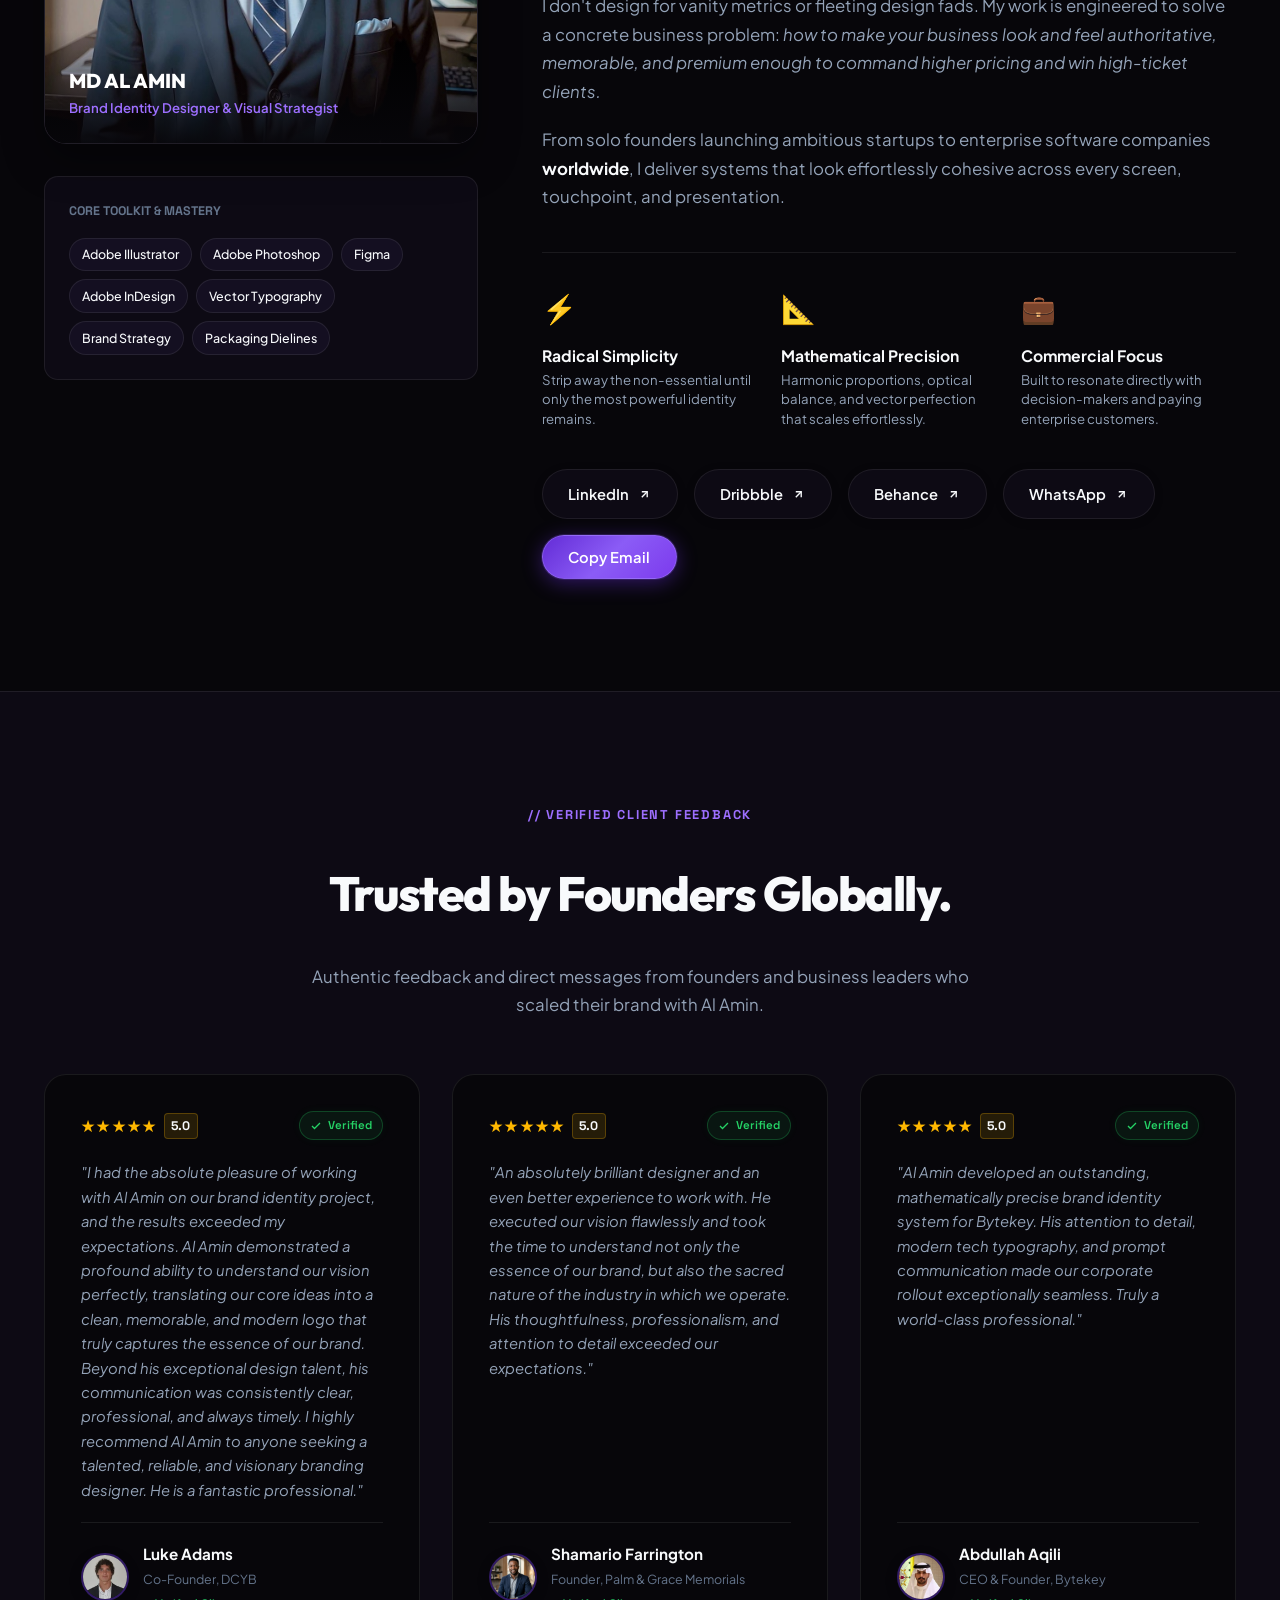
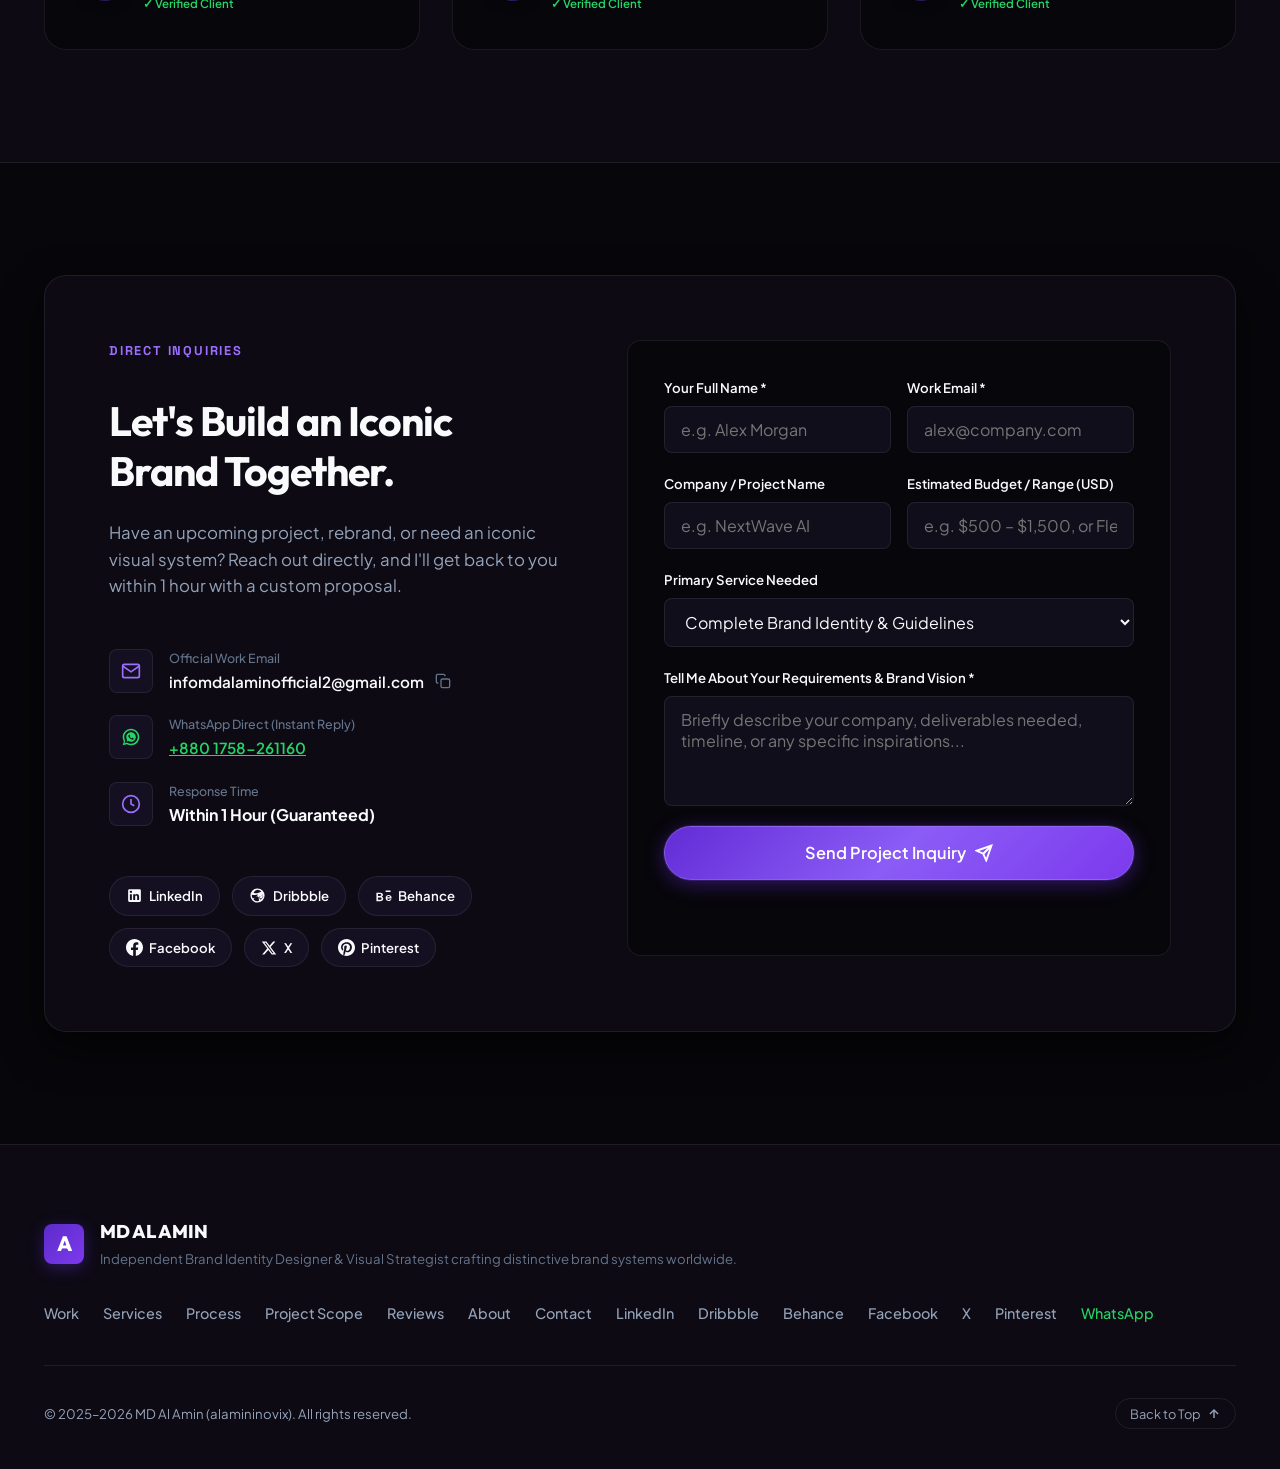
==== commit bd36e907: "Add files via upload" ====
--- a/index.html
+++ b/index.html
@@ -6,7 +6,7 @@
   <title>MD Al Amin — Brand Identity Designer & Visual Strategist</title>
   <meta name="description" content="Independent Brand Identity Designer & Visual Strategist crafting distinctive brand systems, logos, and digital guidelines for ambitious global tech, SaaS, and fintech startups.">
   <meta name="author" content="MD Al Amin (alamininovix)">
-  <link rel="canonical" href="https://alamininovix.netlify.app/">
+  <link rel="canonical" href="https://alamininovix.vercel.app/">
   <!-- High-Priority Image Preloads for Instant Render -->
   <link rel="preload" as="image" href="images/datarion.jpg" fetchpriority="high">
   <link rel="preload" as="image" href="images/xylen.jpg" fetchpriority="high">
@@ -17,17 +17,21 @@
 
   <!-- Open Graph / Social Sharing Previews (WhatsApp, LinkedIn, Facebook) -->
   <meta property="og:type" content="website">
-  <meta property="og:url" content="https://alamininovix.netlify.app/">
+  <meta property="og:url" content="https://alamininovix.vercel.app/">
   <meta property="og:title" content="MD Al Amin — Brand Identity Designer & Visual Strategist">
   <meta property="og:description" content="Distinctive visual identities, scalable design systems, and vector marks for high-growth tech and SaaS companies worldwide.">
-  <meta property="og:image" content="https://alamininovix.netlify.app/images/datarion.jpg">
+  <meta property="og:image" content="https://alamininovix.vercel.app/images/og-banner.jpg">
+  <meta property="og:image:secure_url" content="https://alamininovix.vercel.app/images/og-banner.jpg">
+  <meta property="og:image:type" content="image/jpeg">
+  <meta property="og:image:width" content="1200">
+  <meta property="og:image:height" content="630">
 
   <!-- Twitter Cards -->
   <meta name="twitter:card" content="summary_large_image">
-  <meta name="twitter:url" content="https://alamininovix.netlify.app/">
+  <meta name="twitter:url" content="https://alamininovix.vercel.app/">
   <meta name="twitter:title" content="MD Al Amin — Brand Identity Designer & Visual Strategist">
   <meta name="twitter:description" content="Distinctive visual identities, scalable design systems, and vector marks for high-growth tech and SaaS companies worldwide.">
-  <meta name="twitter:image" content="https://alamininovix.netlify.app/images/datarion.jpg">
+  <meta name="twitter:image" content="https://alamininovix.vercel.app/images/og-banner.jpg">
 
   <!-- JSON-LD Structured Data Schema (Person & ProfessionalService) -->
   <script type="application/ld+json">
@@ -36,7 +40,7 @@
     "@type": "ProfessionalService",
     "name": "MD Al Amin — Brand Identity Design",
     "alternateName": "alamininovix",
-    "url": "https://alamininovix.netlify.app/",
+    "url": "https://alamininovix.vercel.app/",
     "image": "images/avatar.jpg?v=2",
     "description": "Independent Brand Identity Designer and Visual Strategist helping global startups and companies build memorable visual systems.",
     "priceRange": "$$$",
@@ -62,7 +66,7 @@
   <!-- Netlify Identity Widget for Decap CMS Authentication -->
   <script src="https://identity.netlify.com/v1/netlify-identity-widget.js"></script>
 
-  <link rel="stylesheet" href="style.css?v=17">
+  <link rel="stylesheet" href="style.css?v=18">
 </head>
 <body>
   <!-- Ambient background glow elements -->
@@ -1577,7 +1581,7 @@
     <span class="toast-message" id="toastMessage">Action completed!</span>
   </div>
 
-  <script src="script.js?v=17" defer></script>
+  <script src="script.js?v=18" defer></script>
   <!-- Netlify Identity redirect on login -->
   <script>
     if (window.netlifyIdentity) {
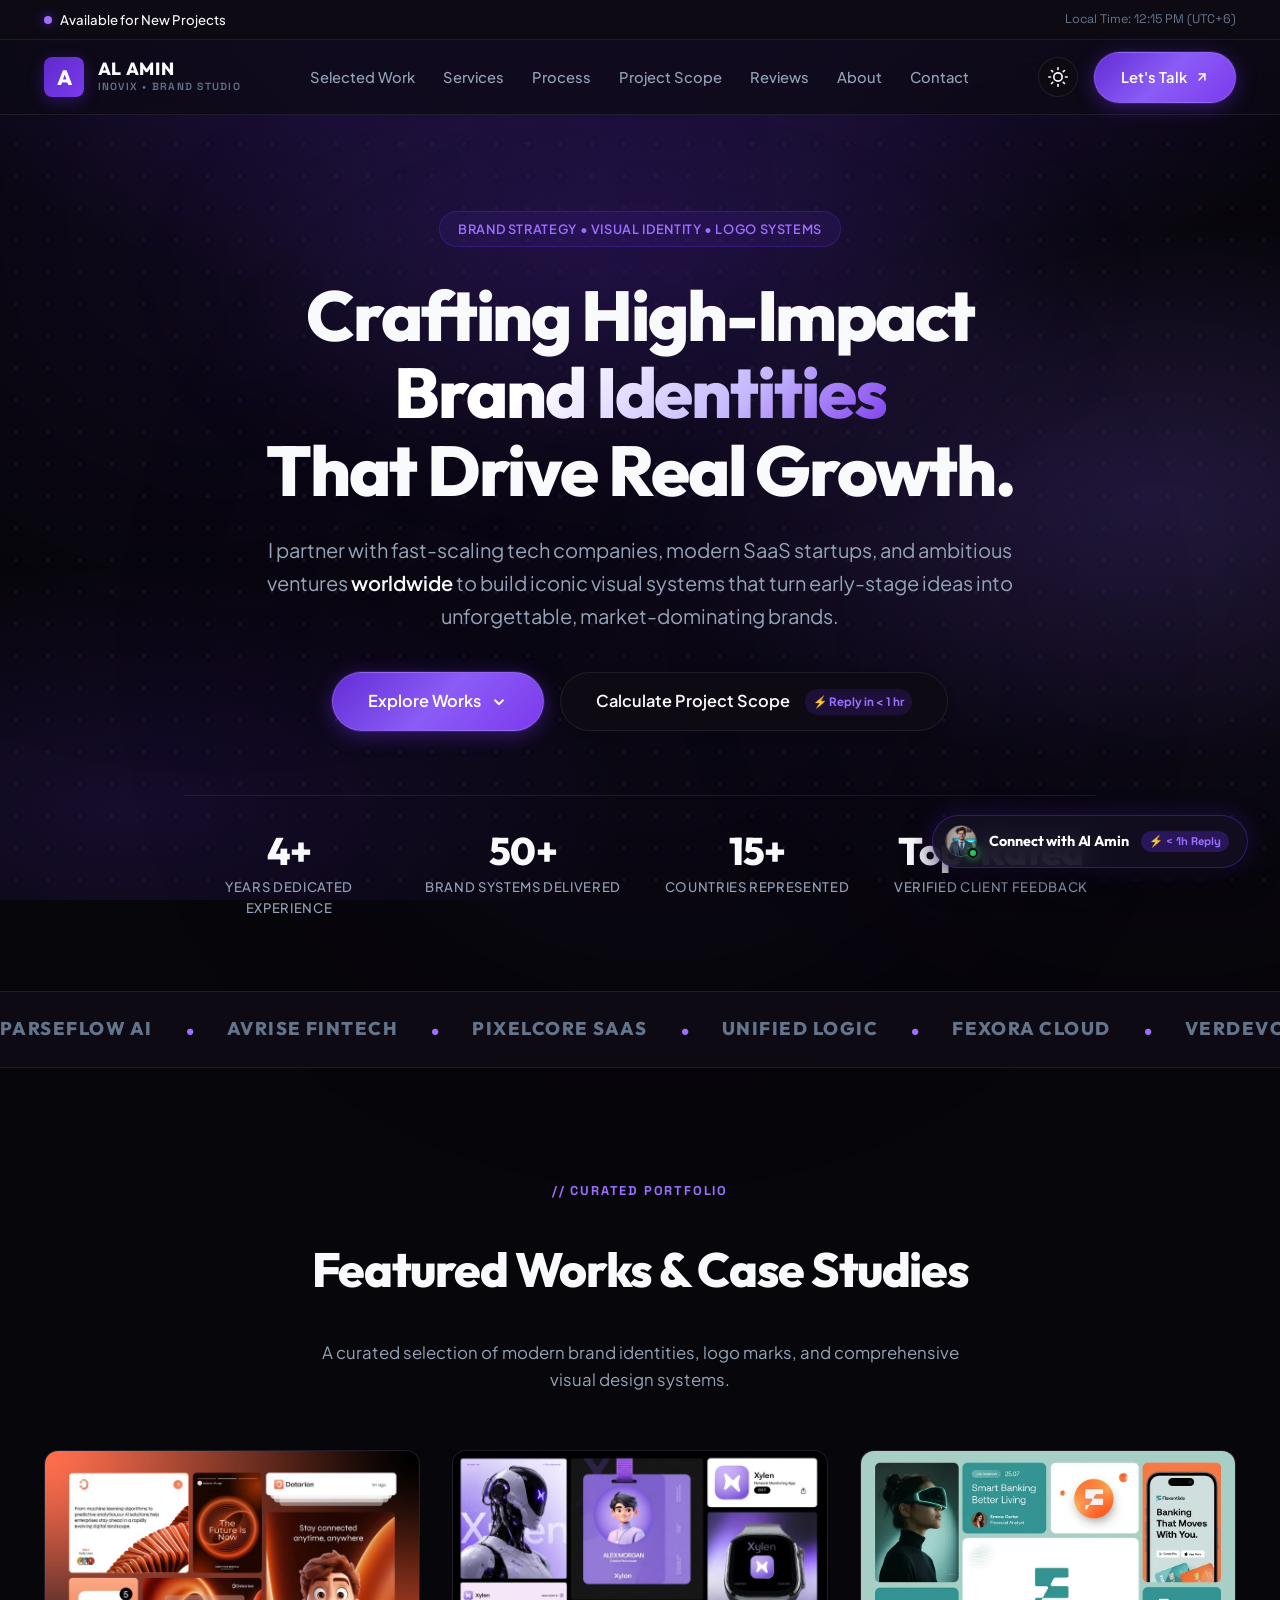
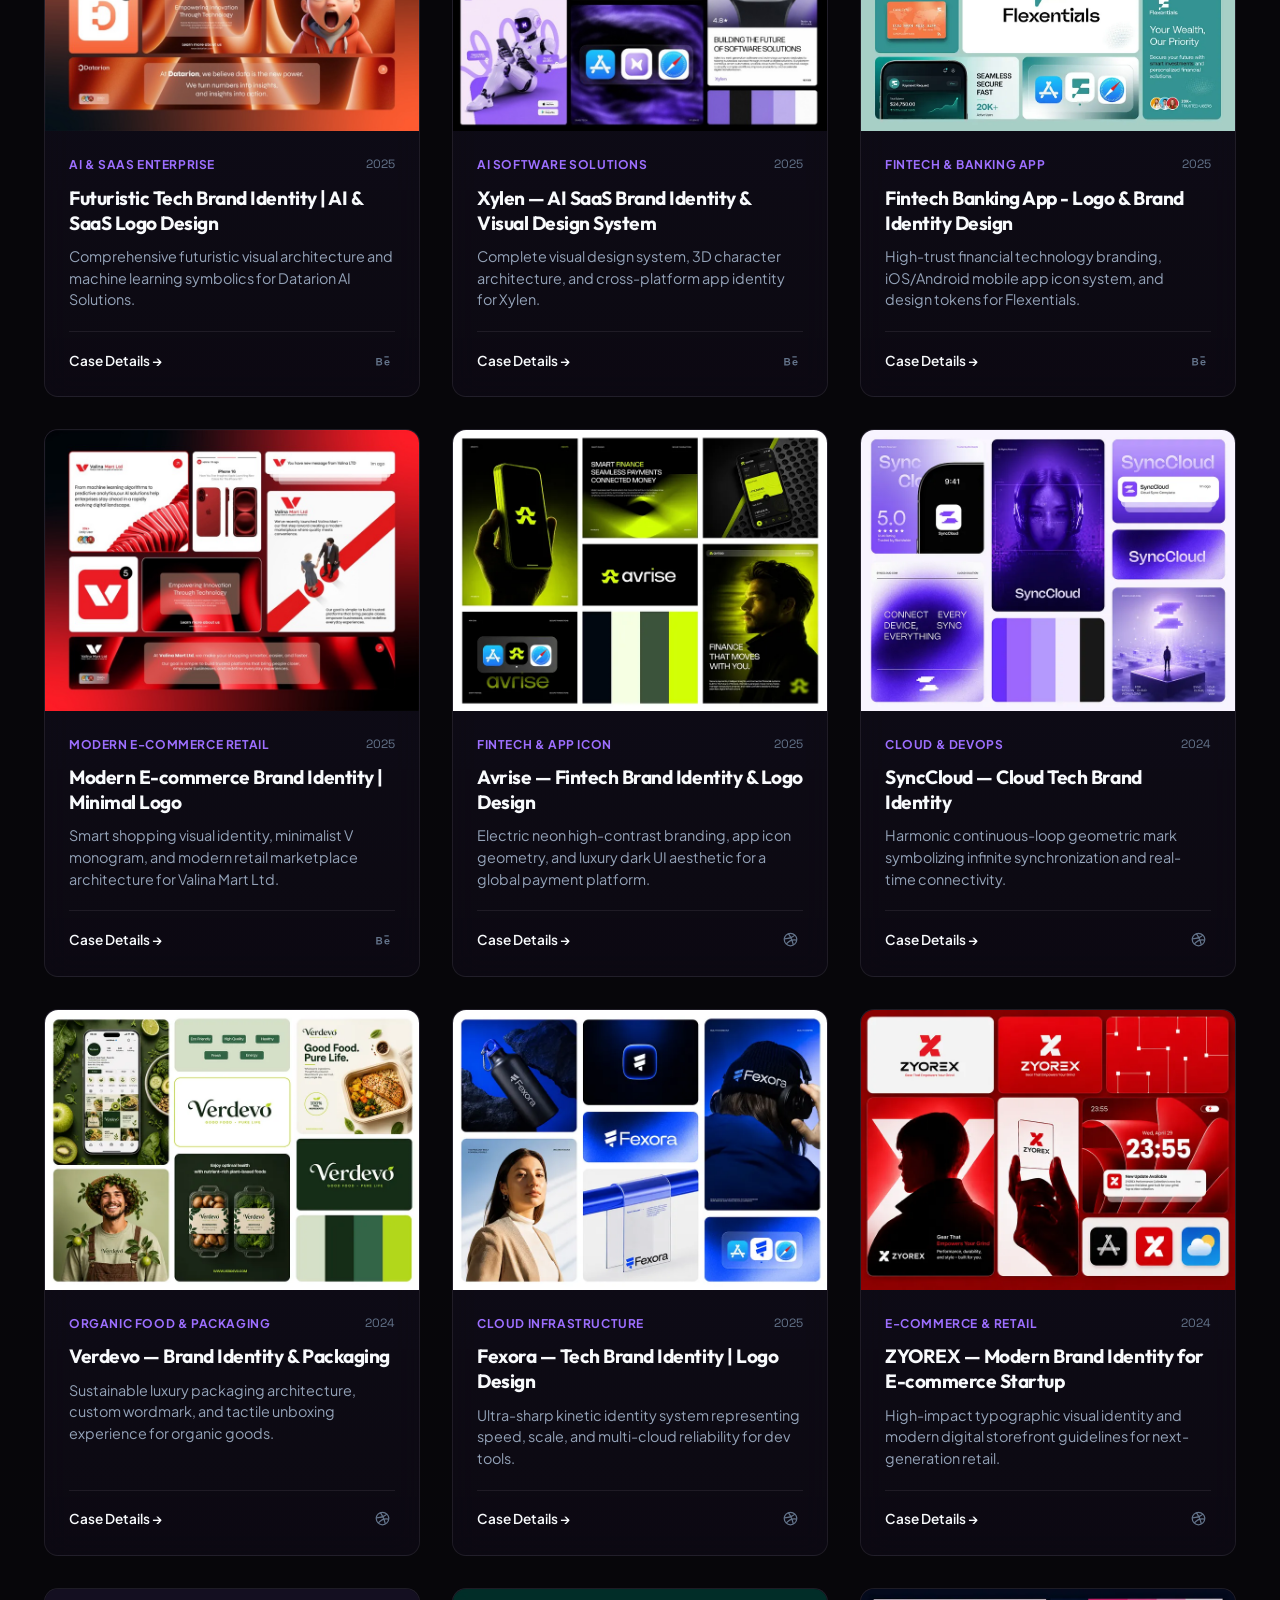
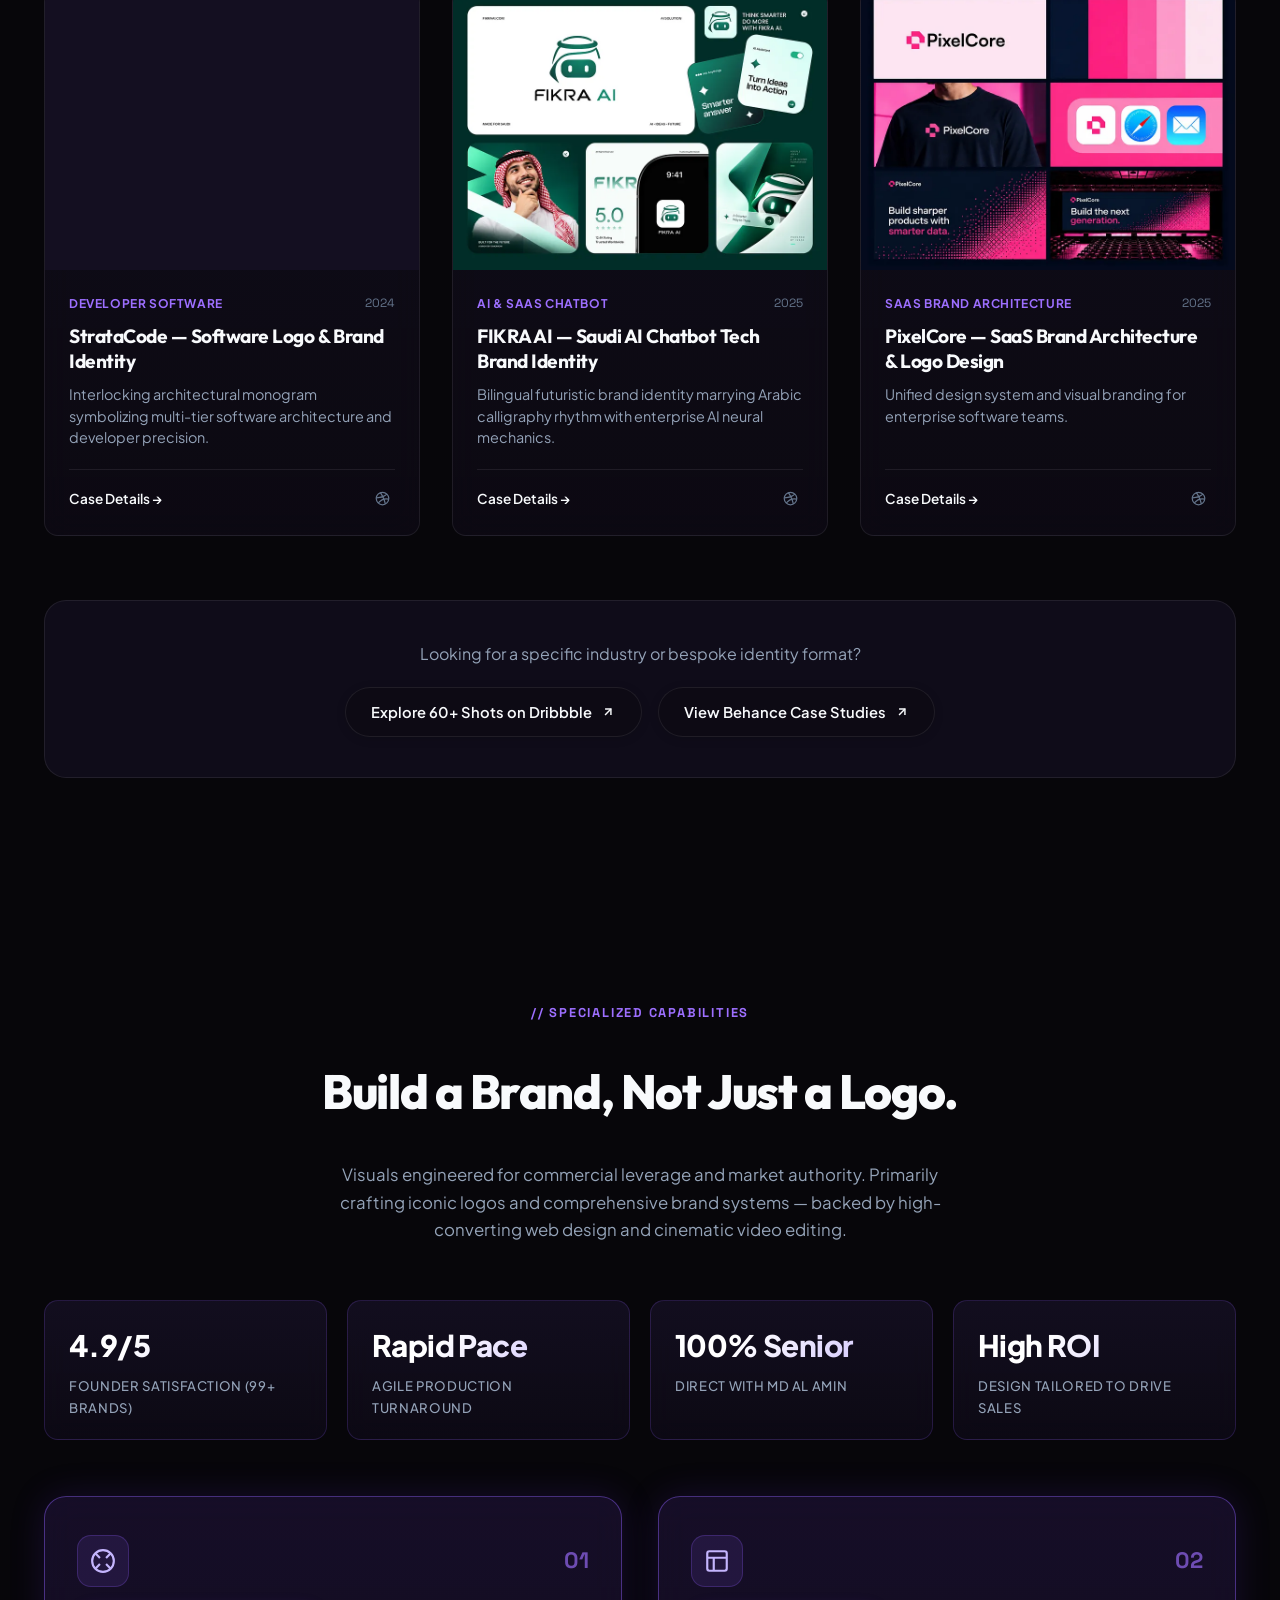
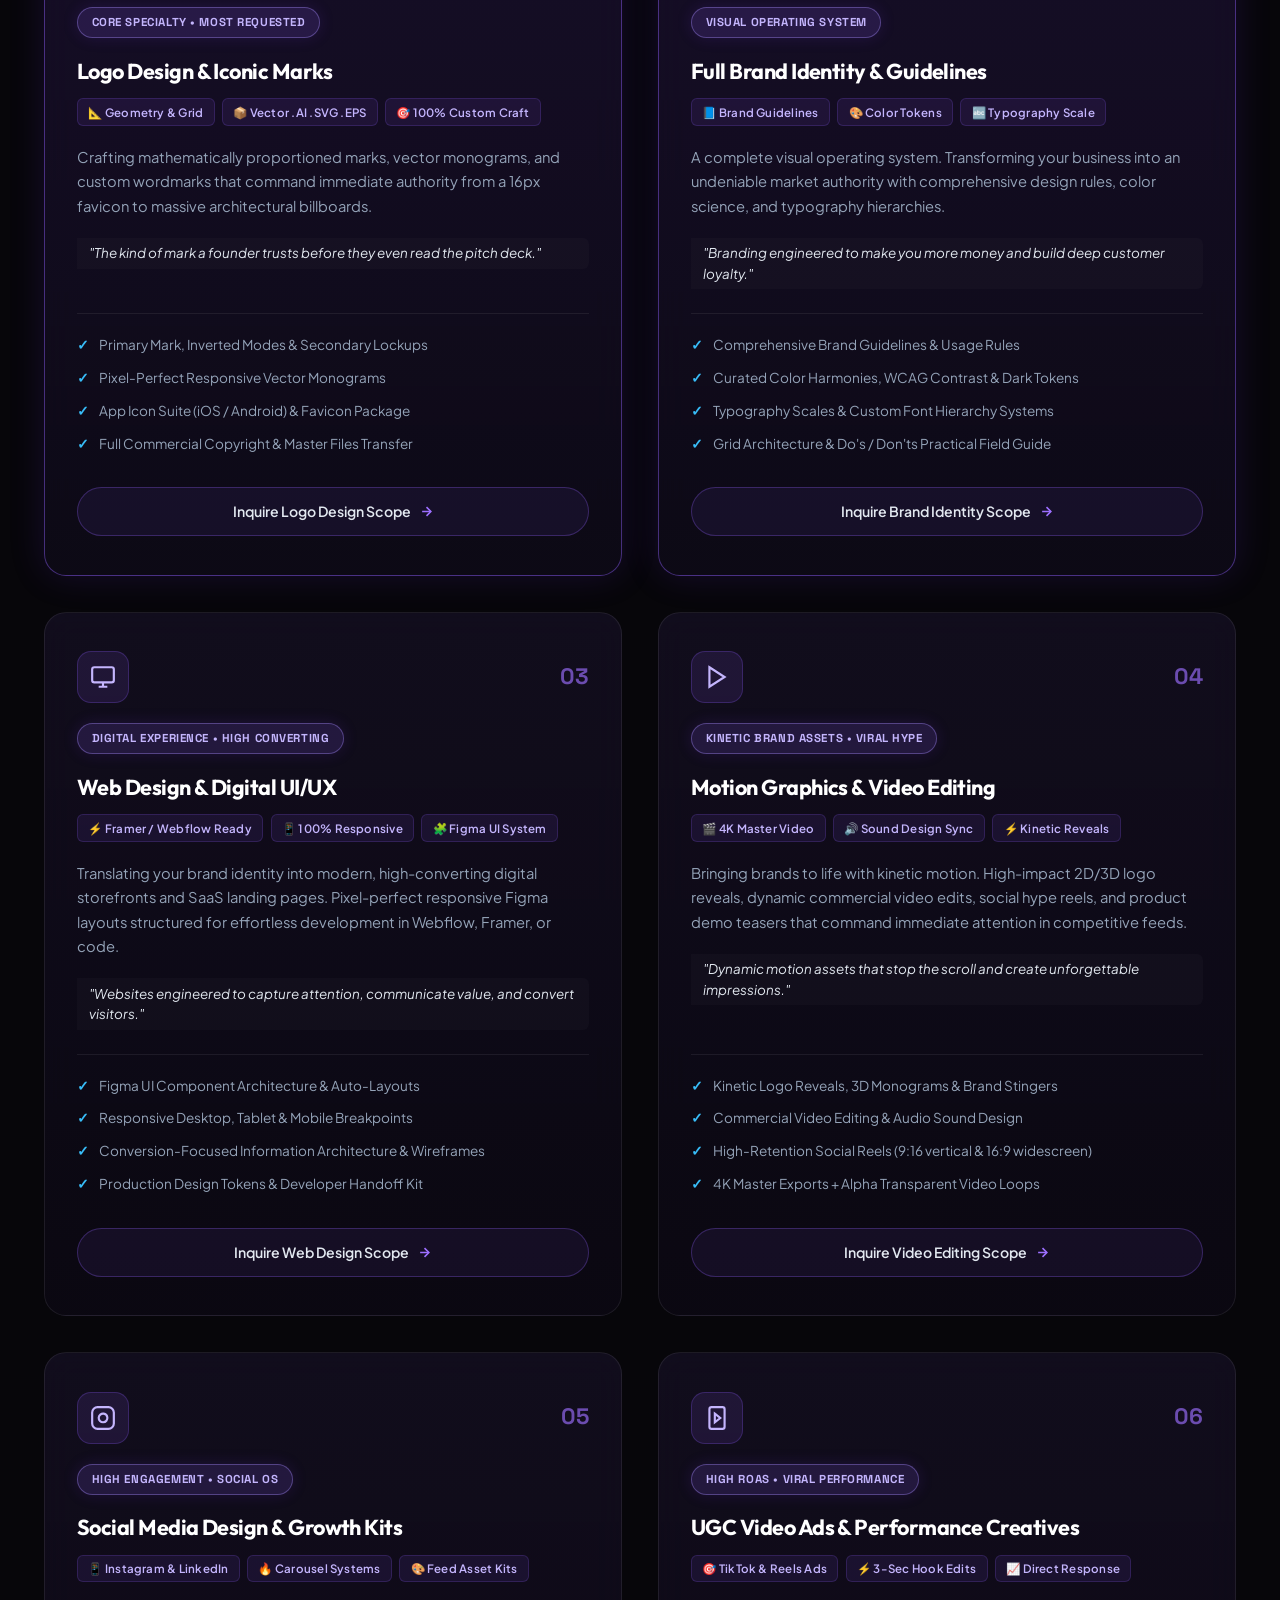
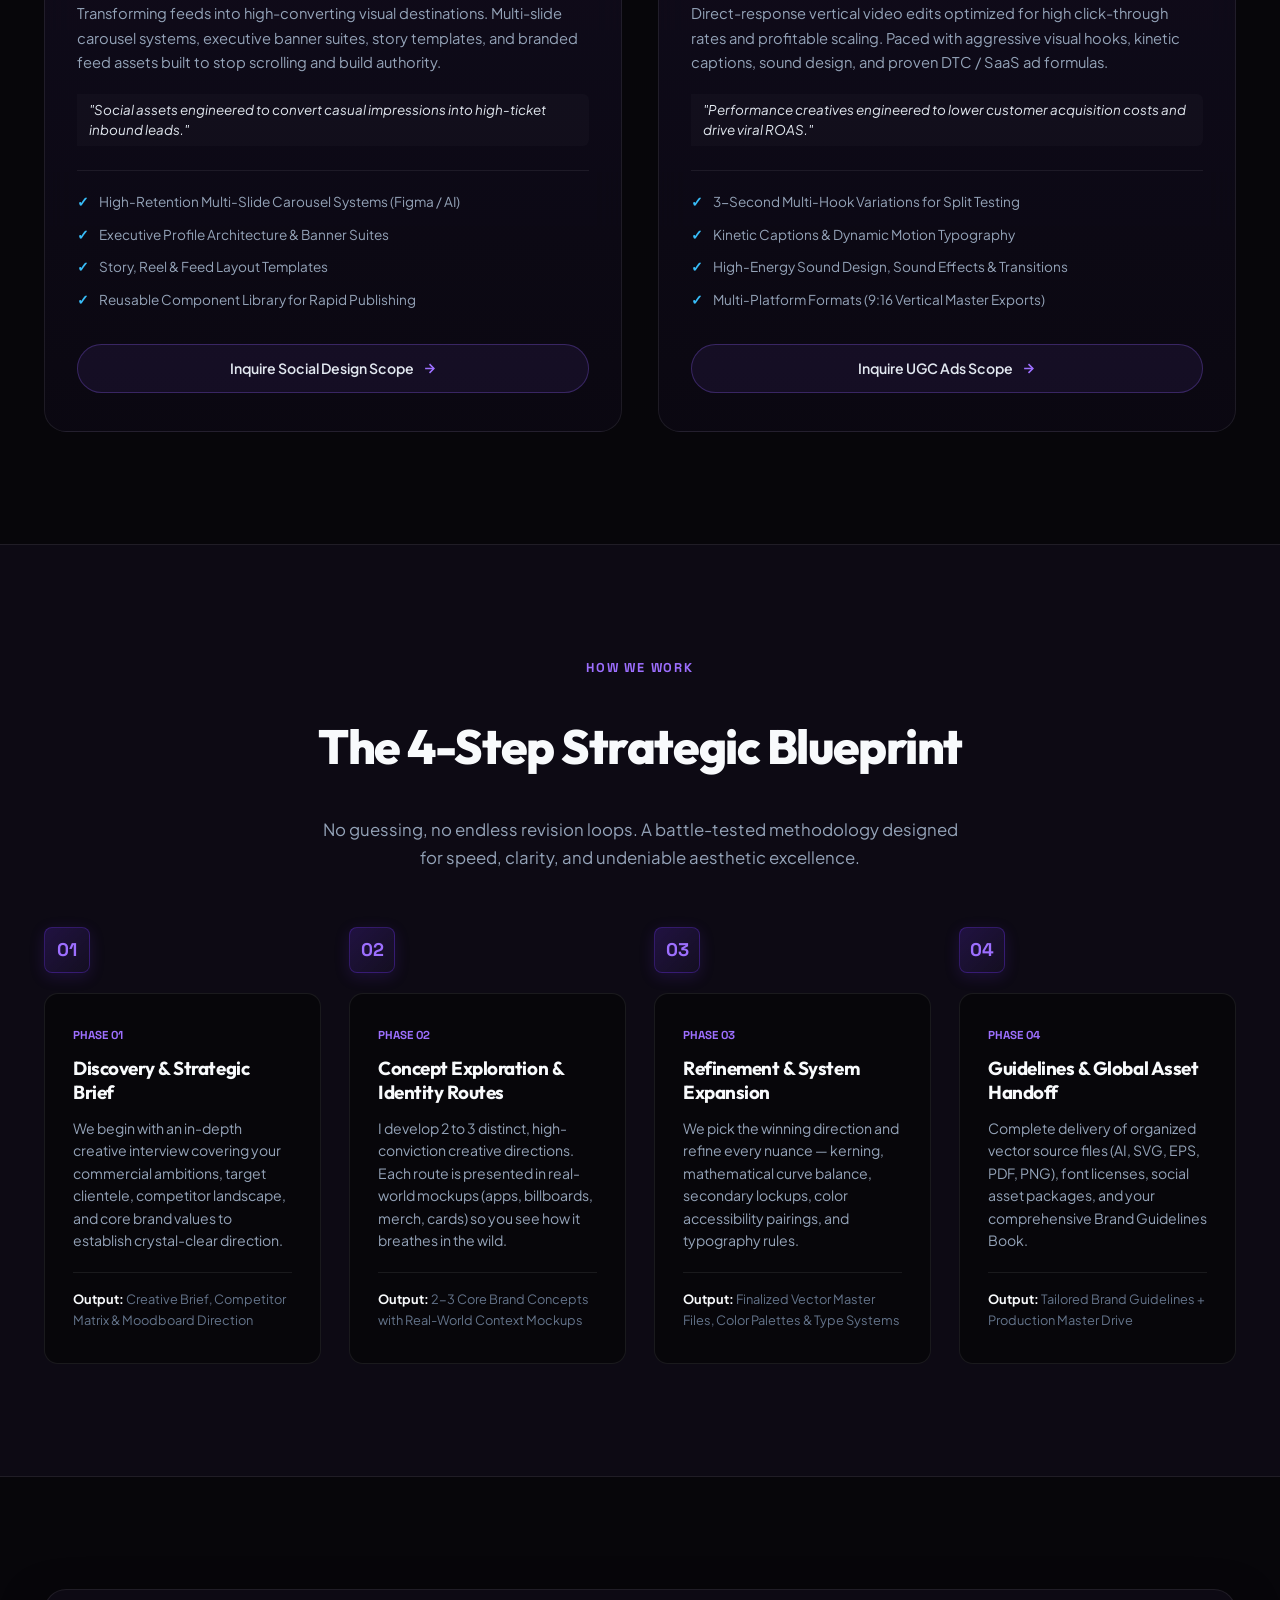
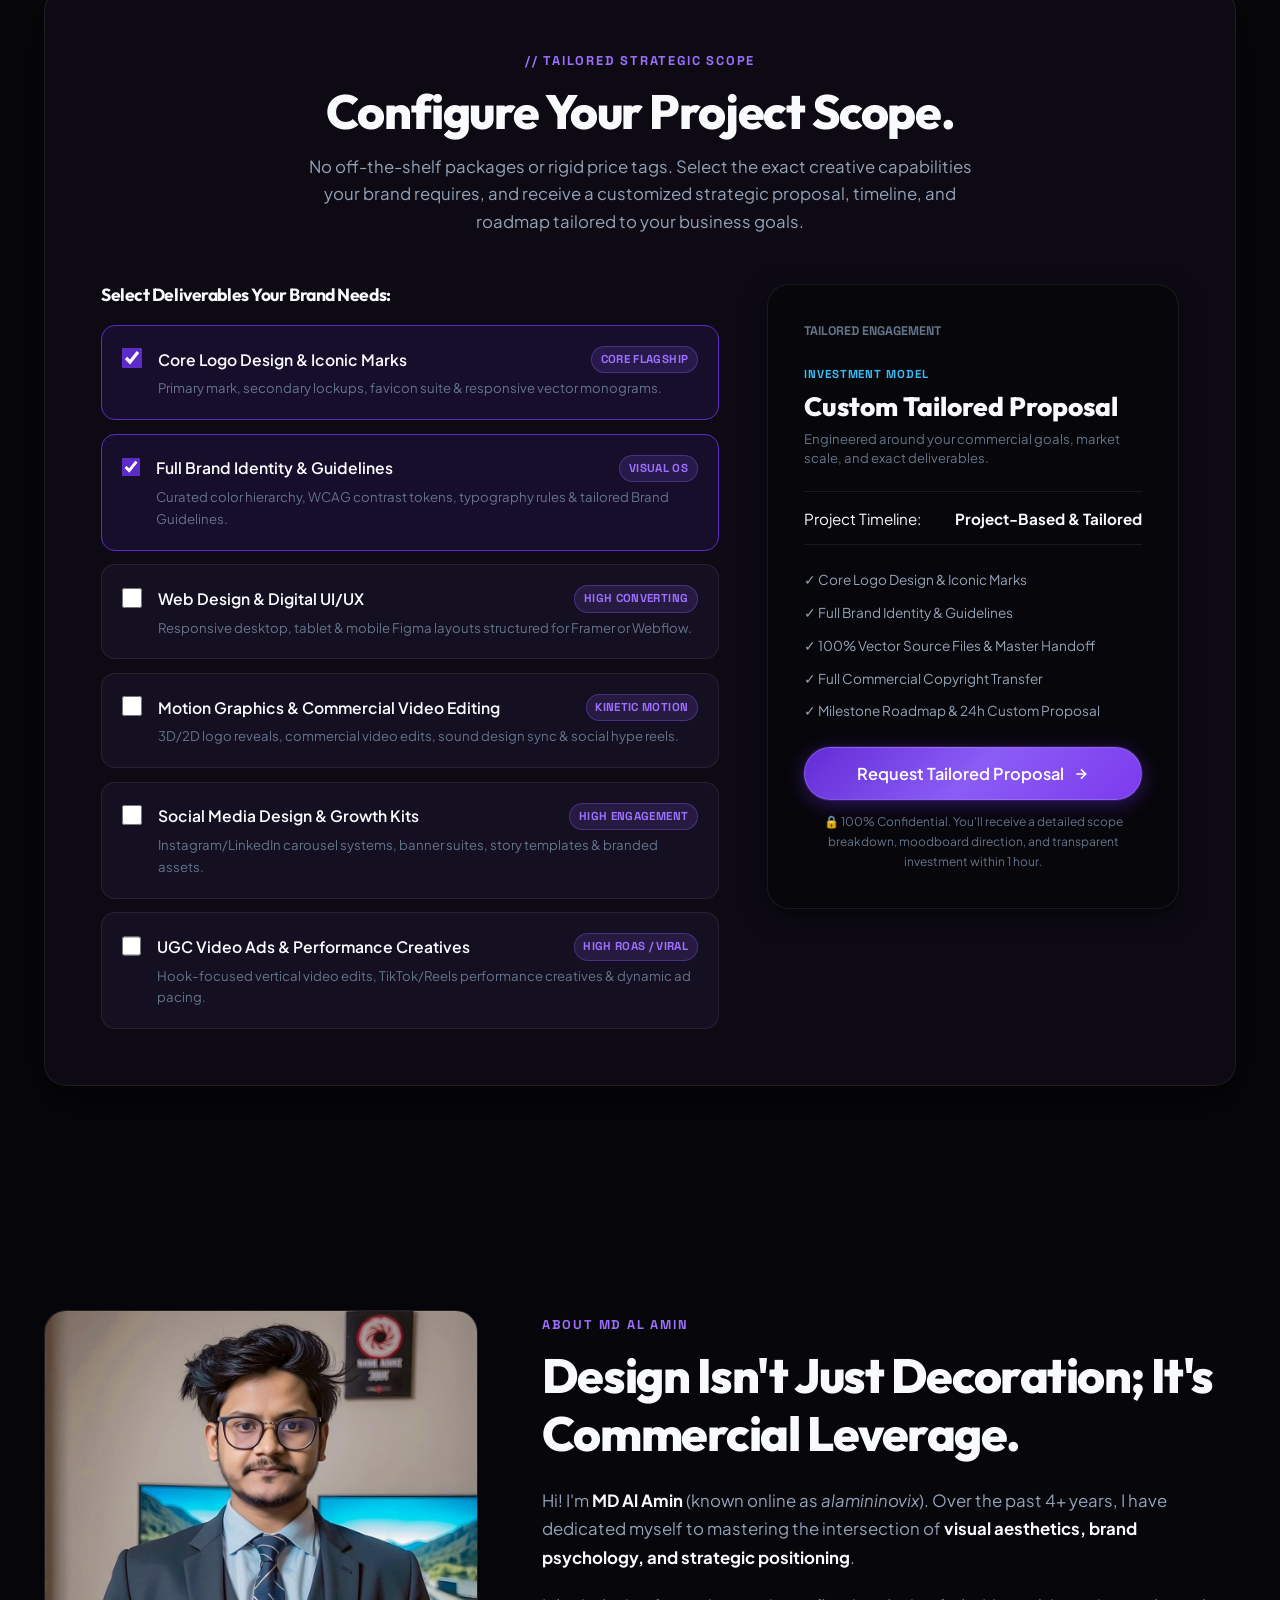
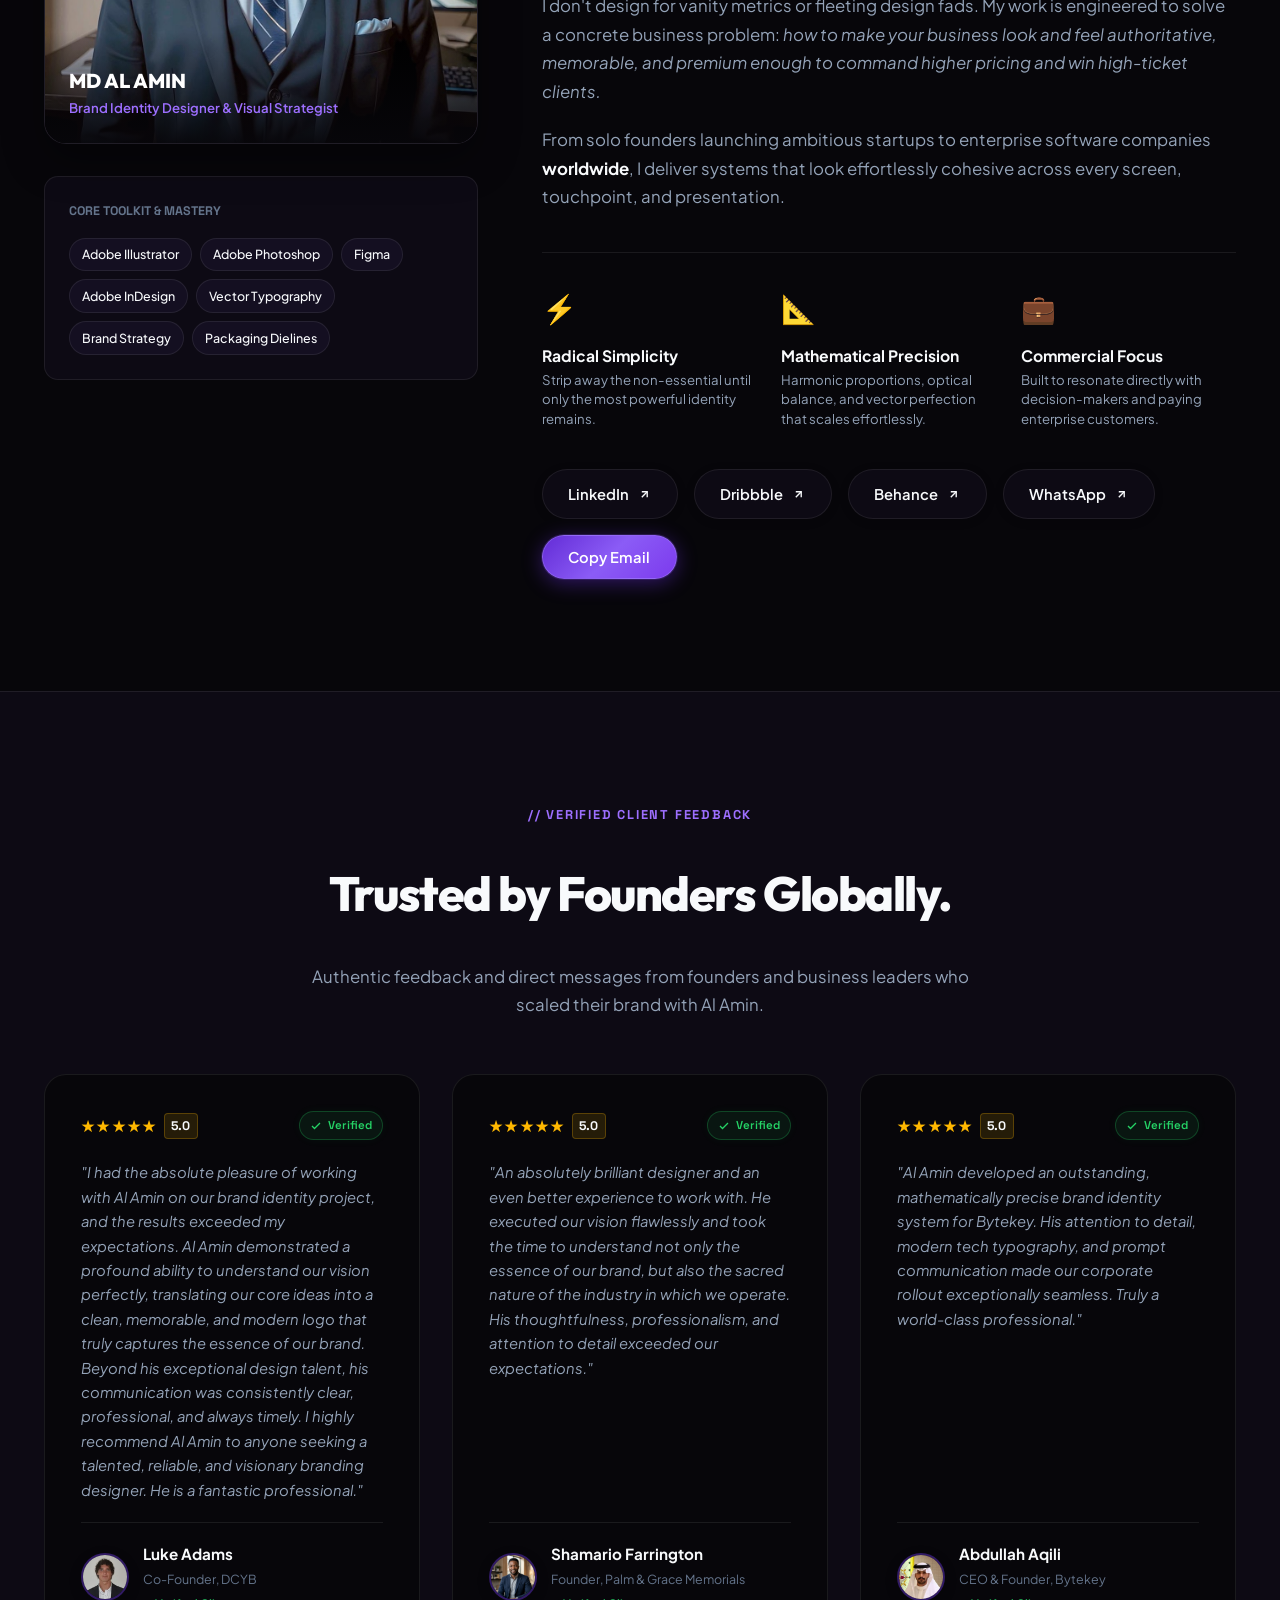
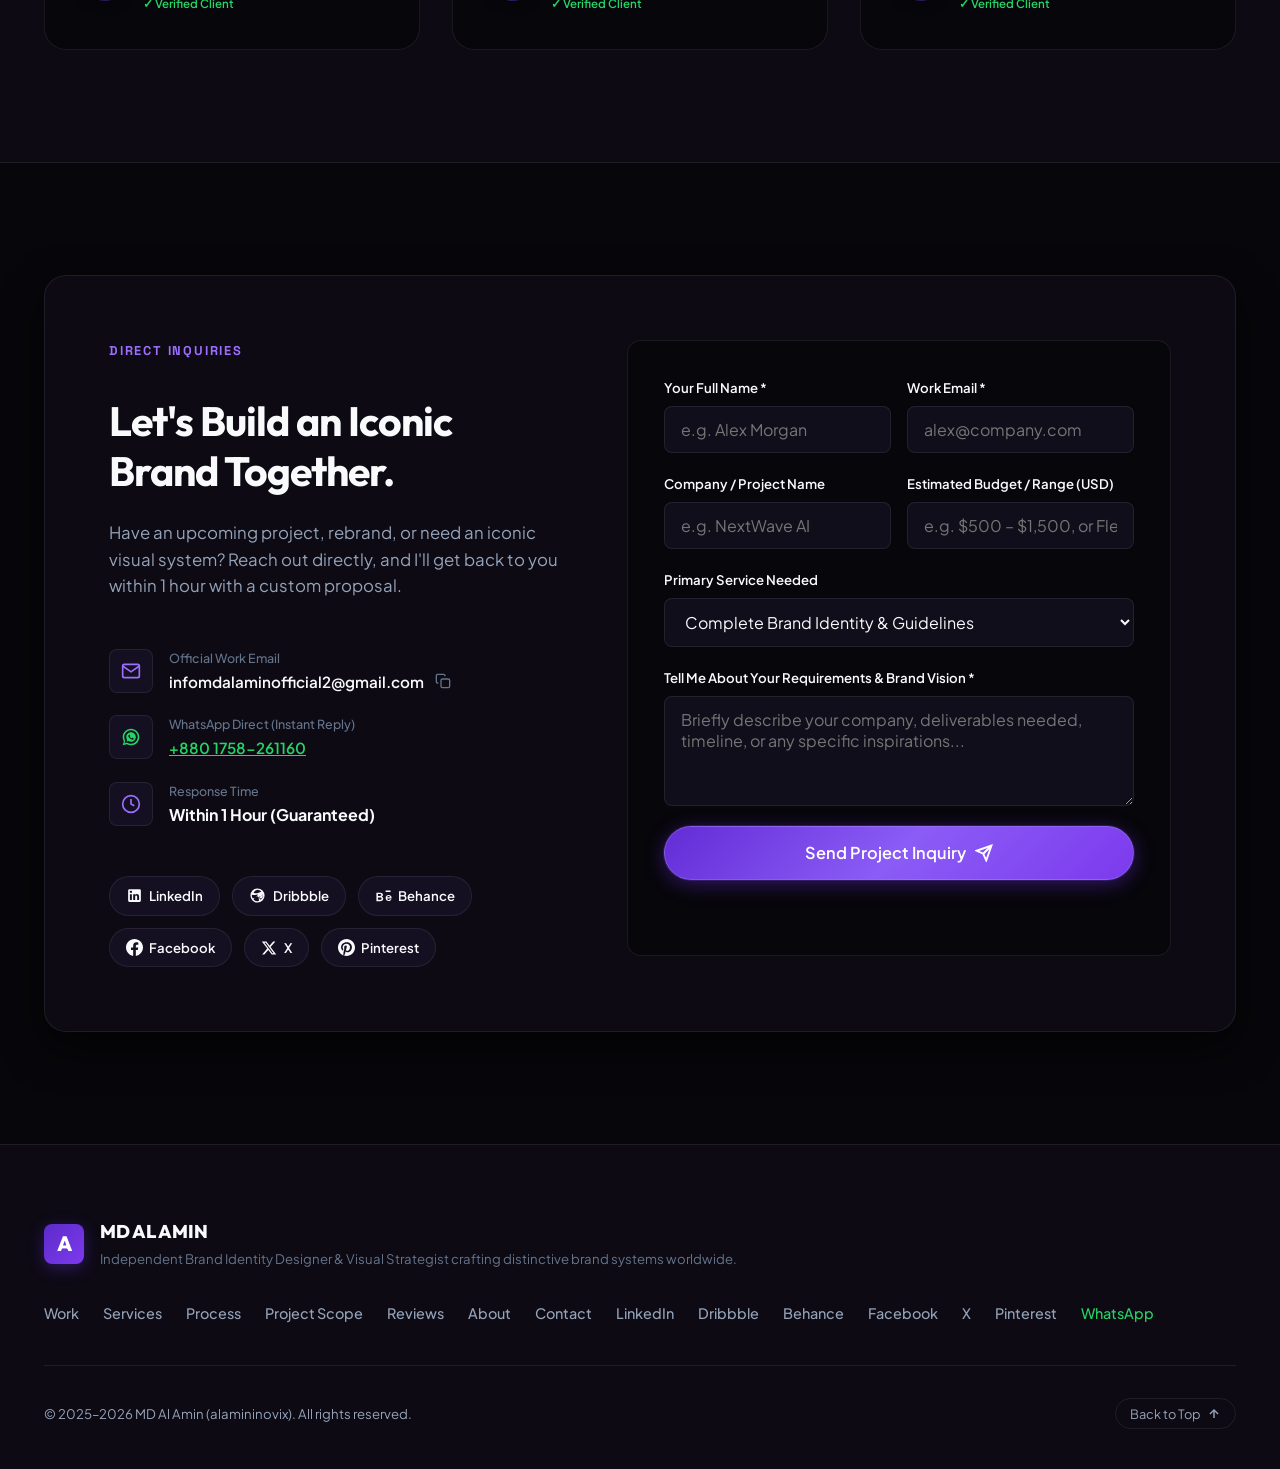
==== commit ff2fee3a: "Add files via upload" ====
--- a/index.html
+++ b/index.html
@@ -66,7 +66,7 @@
   <!-- Netlify Identity Widget for Decap CMS Authentication -->
   <script src="https://identity.netlify.com/v1/netlify-identity-widget.js"></script>
 
-  <link rel="stylesheet" href="style.css?v=18">
+  <link rel="stylesheet" href="style.css?v=19">
 </head>
 <body>
   <!-- Ambient background glow elements -->
@@ -1299,9 +1299,12 @@
 
             <!-- Form Column -->
             <div class="contact-right">
-              <form class="contact-form" id="projectInquiryForm" name="contact" method="POST" data-netlify="true" netlify-honeypot="bot-field">
-                <input type="hidden" name="form-name" value="contact">
-                <p style="display:none;"><label>Leave this empty: <input name="bot-field" tabindex="-1" autocomplete="off"></label></p>
+              <form class="contact-form" id="projectInquiryForm" action="https://formsubmit.co/infomdalaminofficial2@gmail.com" method="POST">
+                <input type="hidden" name="_captcha" value="false">
+                <input type="hidden" name="_template" value="table">
+                <input type="hidden" name="_subject" value="New Brand Inquiry from alamininovix.vercel.app">
+                <input type="hidden" name="_next" value="https://alamininovix.vercel.app/#contact">
+                <input type="text" name="_honey" style="display:none" tabindex="-1" autocomplete="off">
                 <div class="form-row">
                   <div class="form-field">
                     <label for="userName">Your Full Name *</label>
@@ -1581,7 +1584,7 @@
     <span class="toast-message" id="toastMessage">Action completed!</span>
   </div>
 
-  <script src="script.js?v=18" defer></script>
+  <script src="script.js?v=19" defer></script>
   <!-- Netlify Identity redirect on login -->
   <script>
     if (window.netlifyIdentity) {
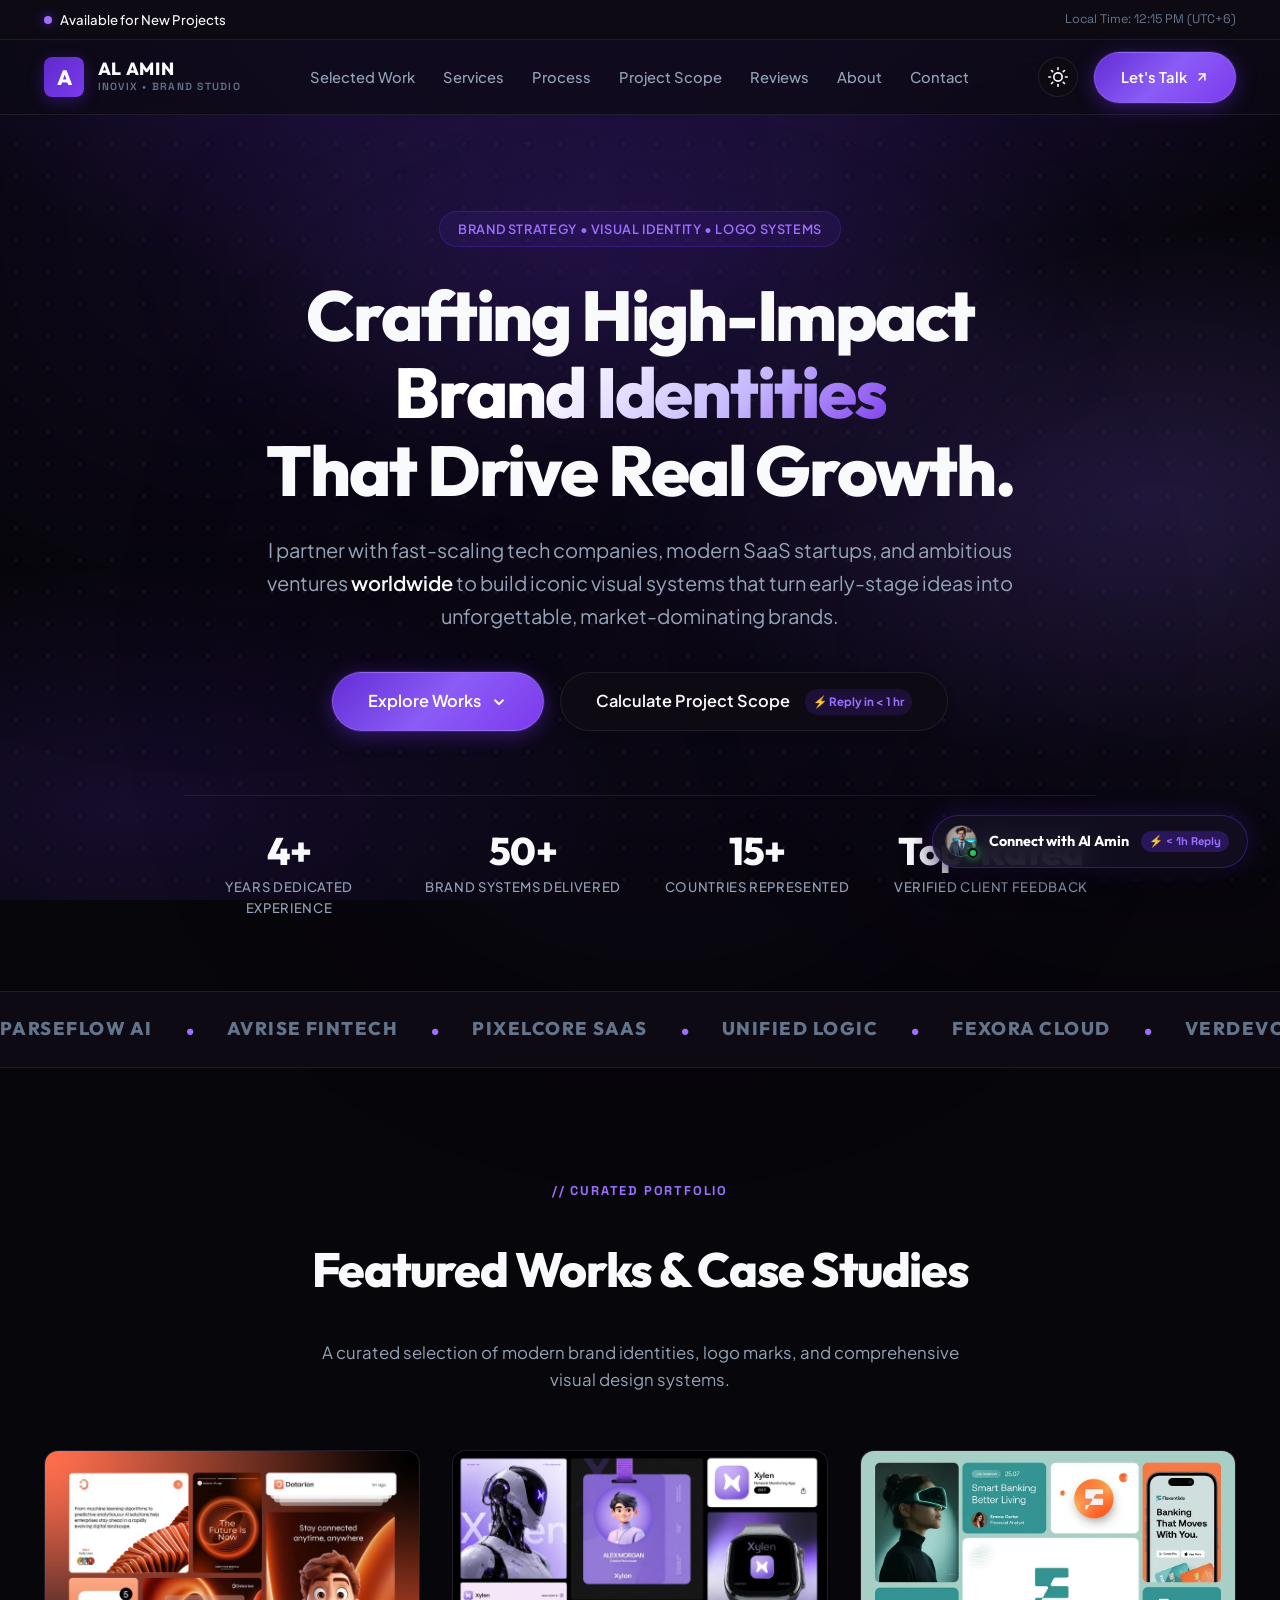
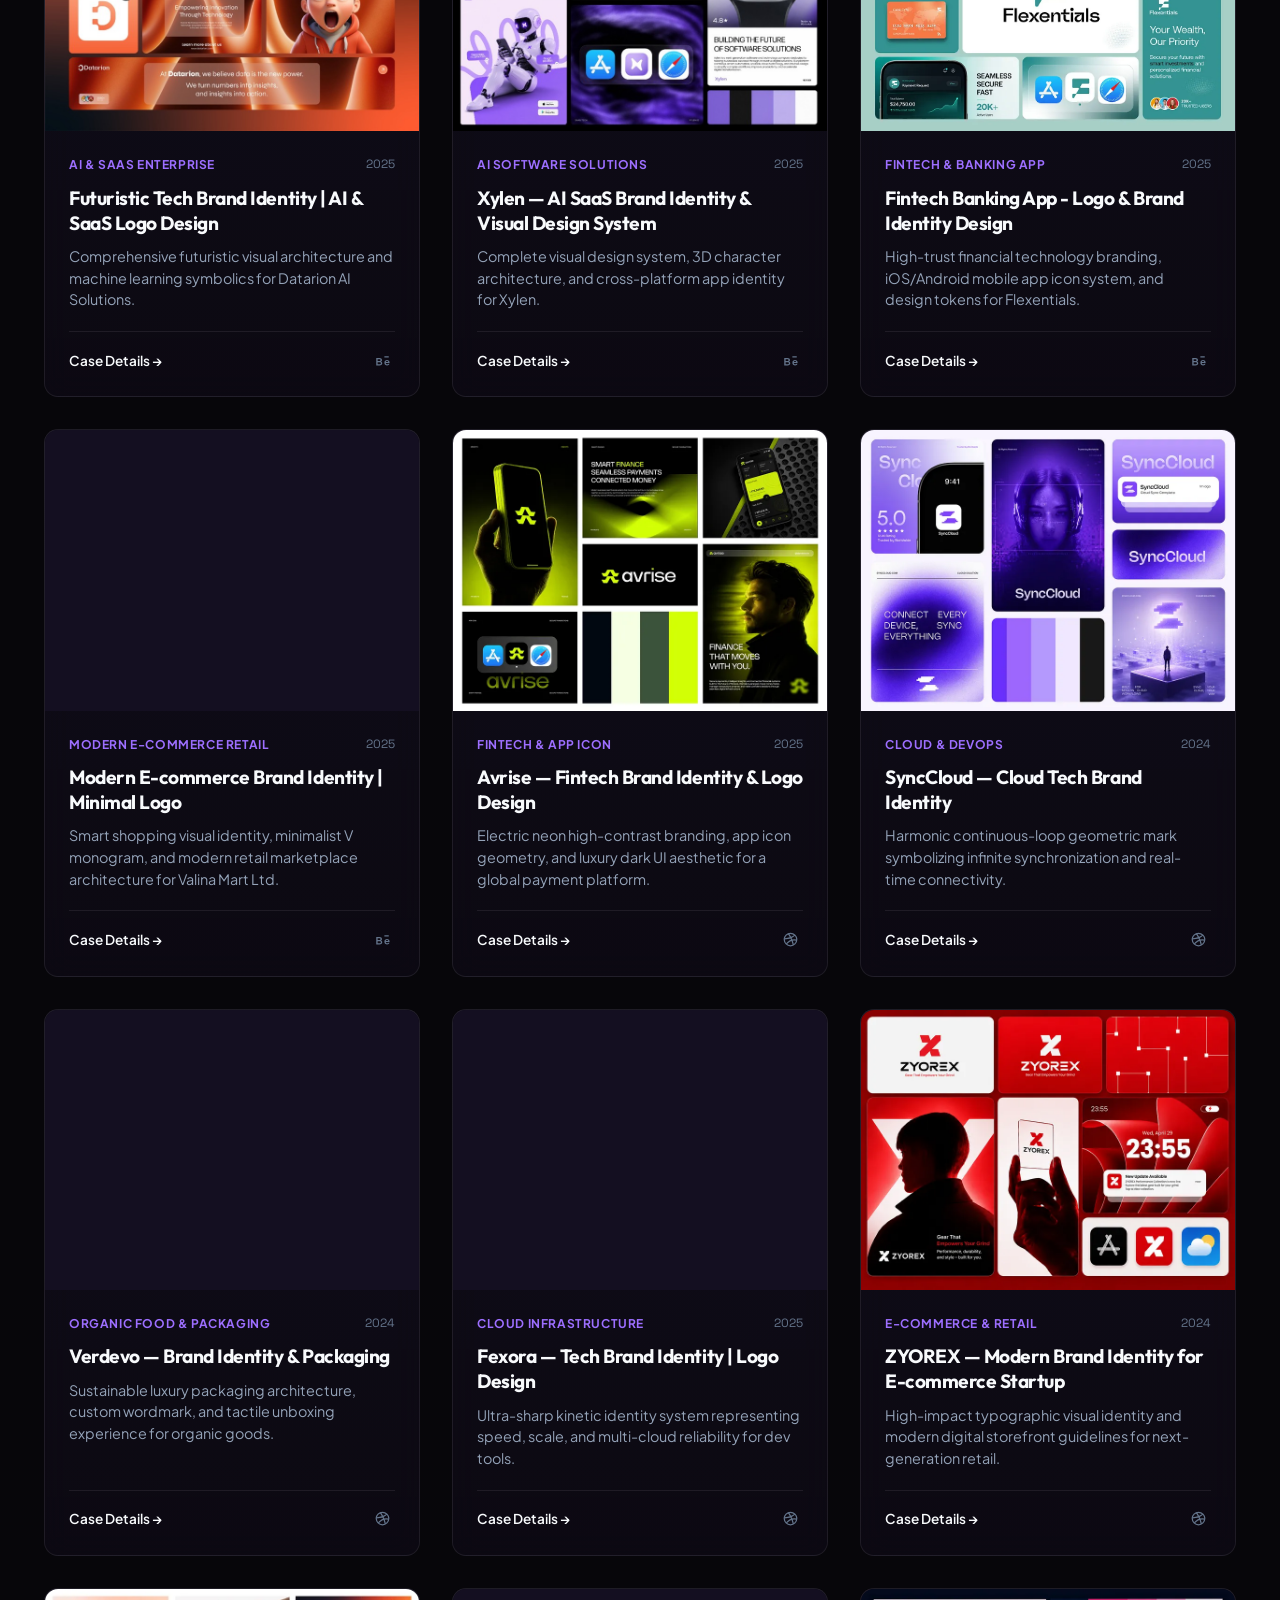
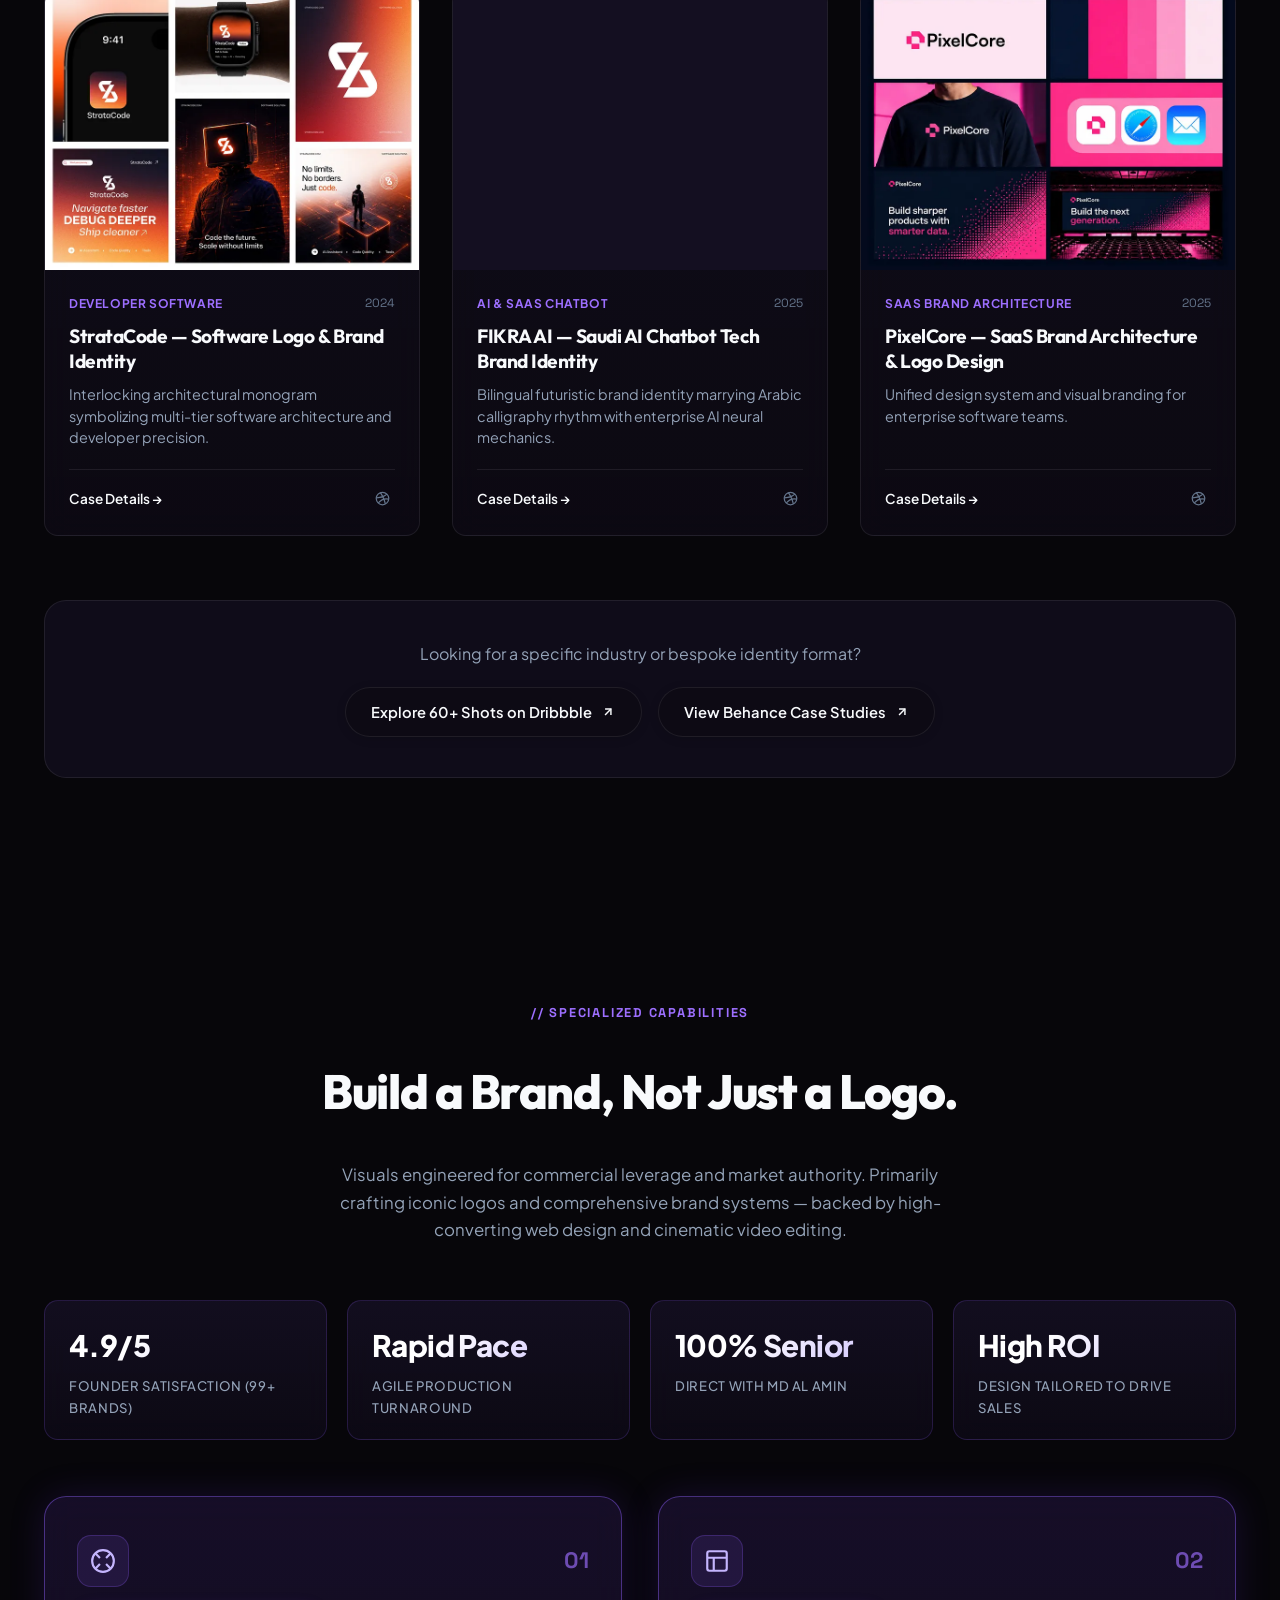
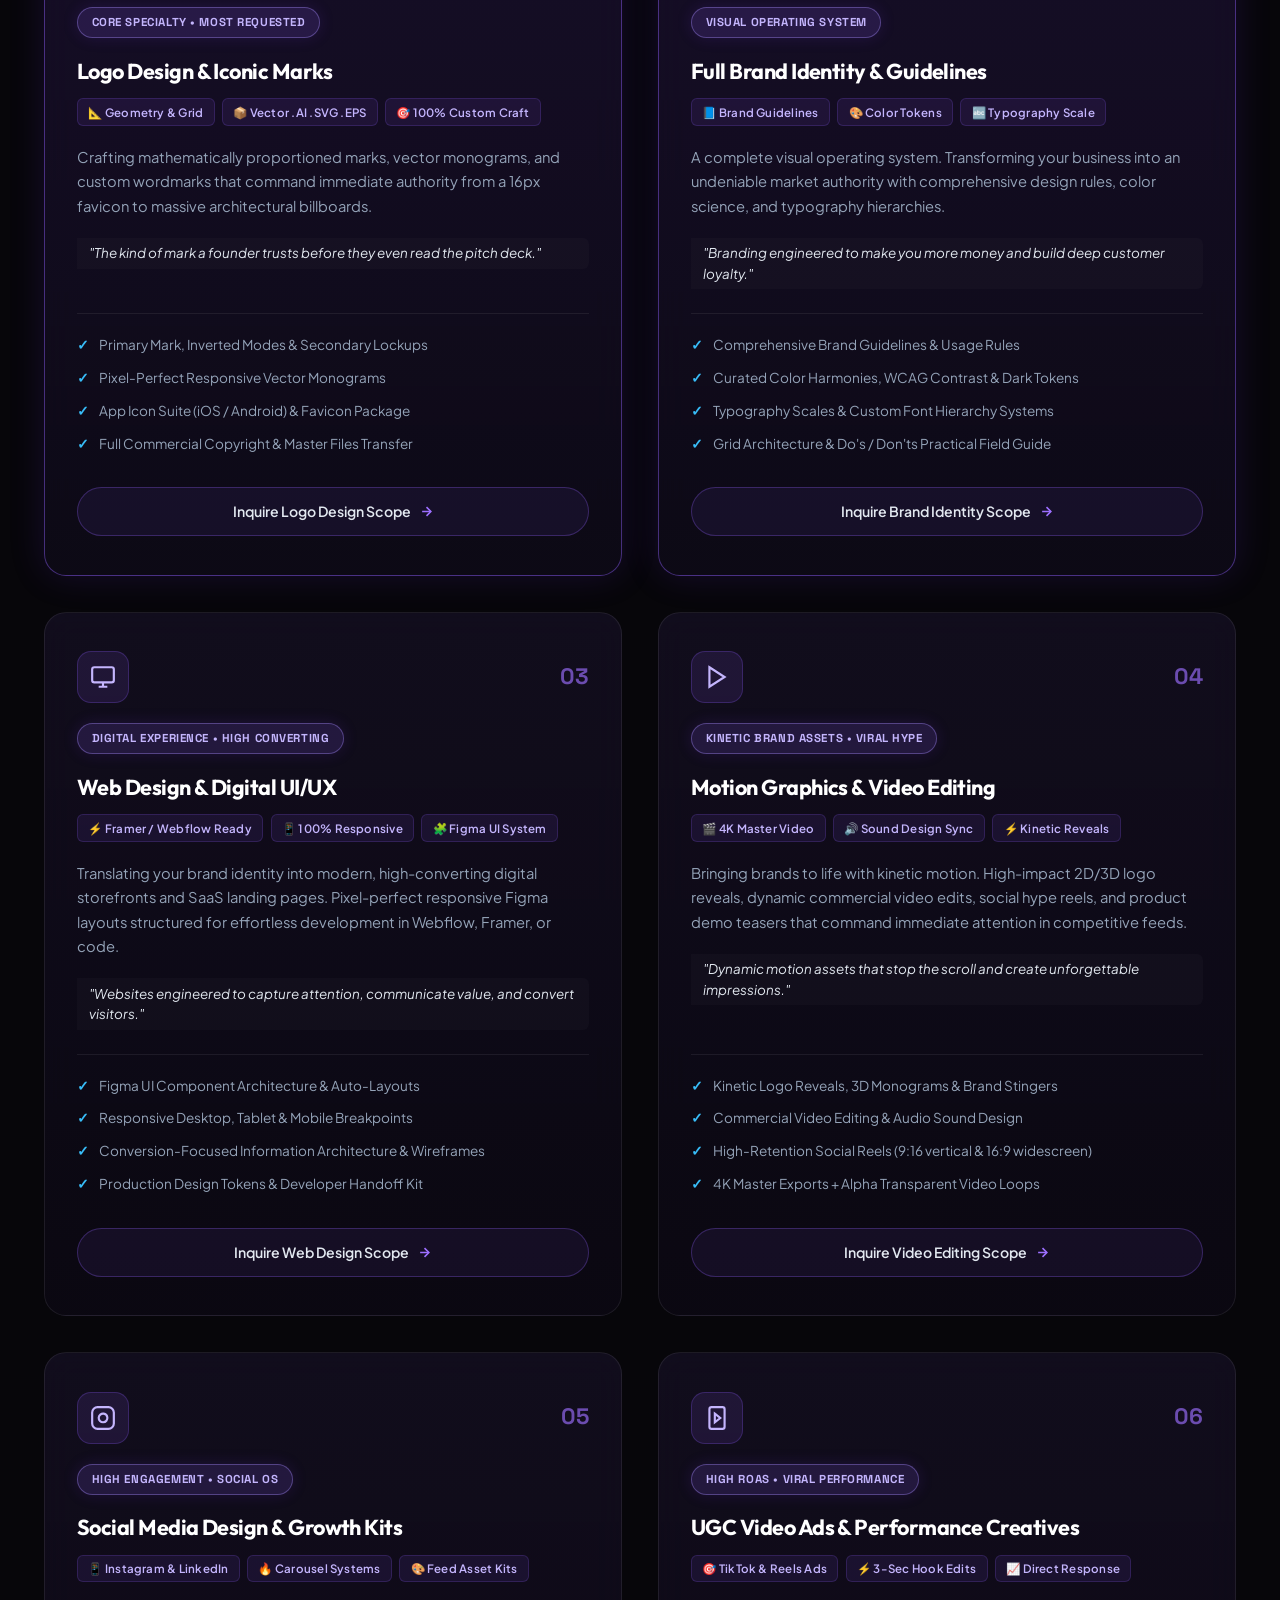
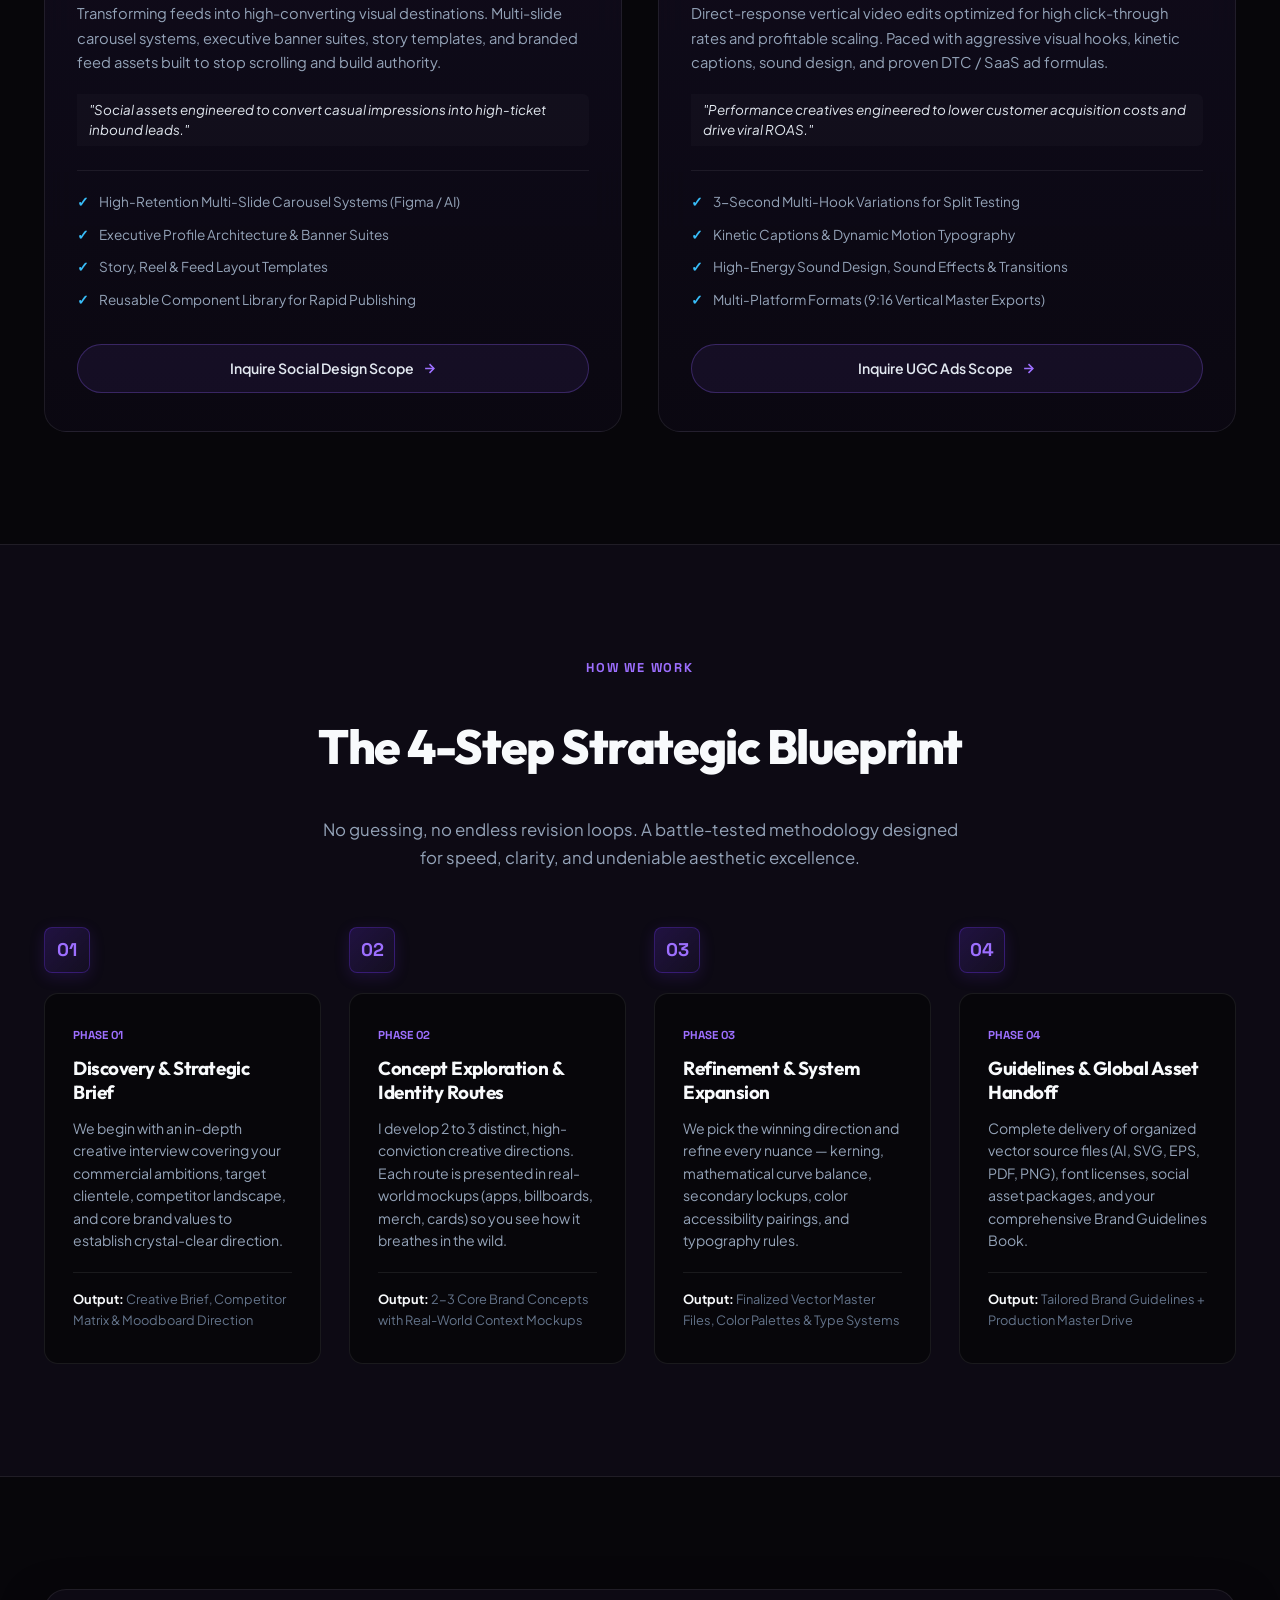
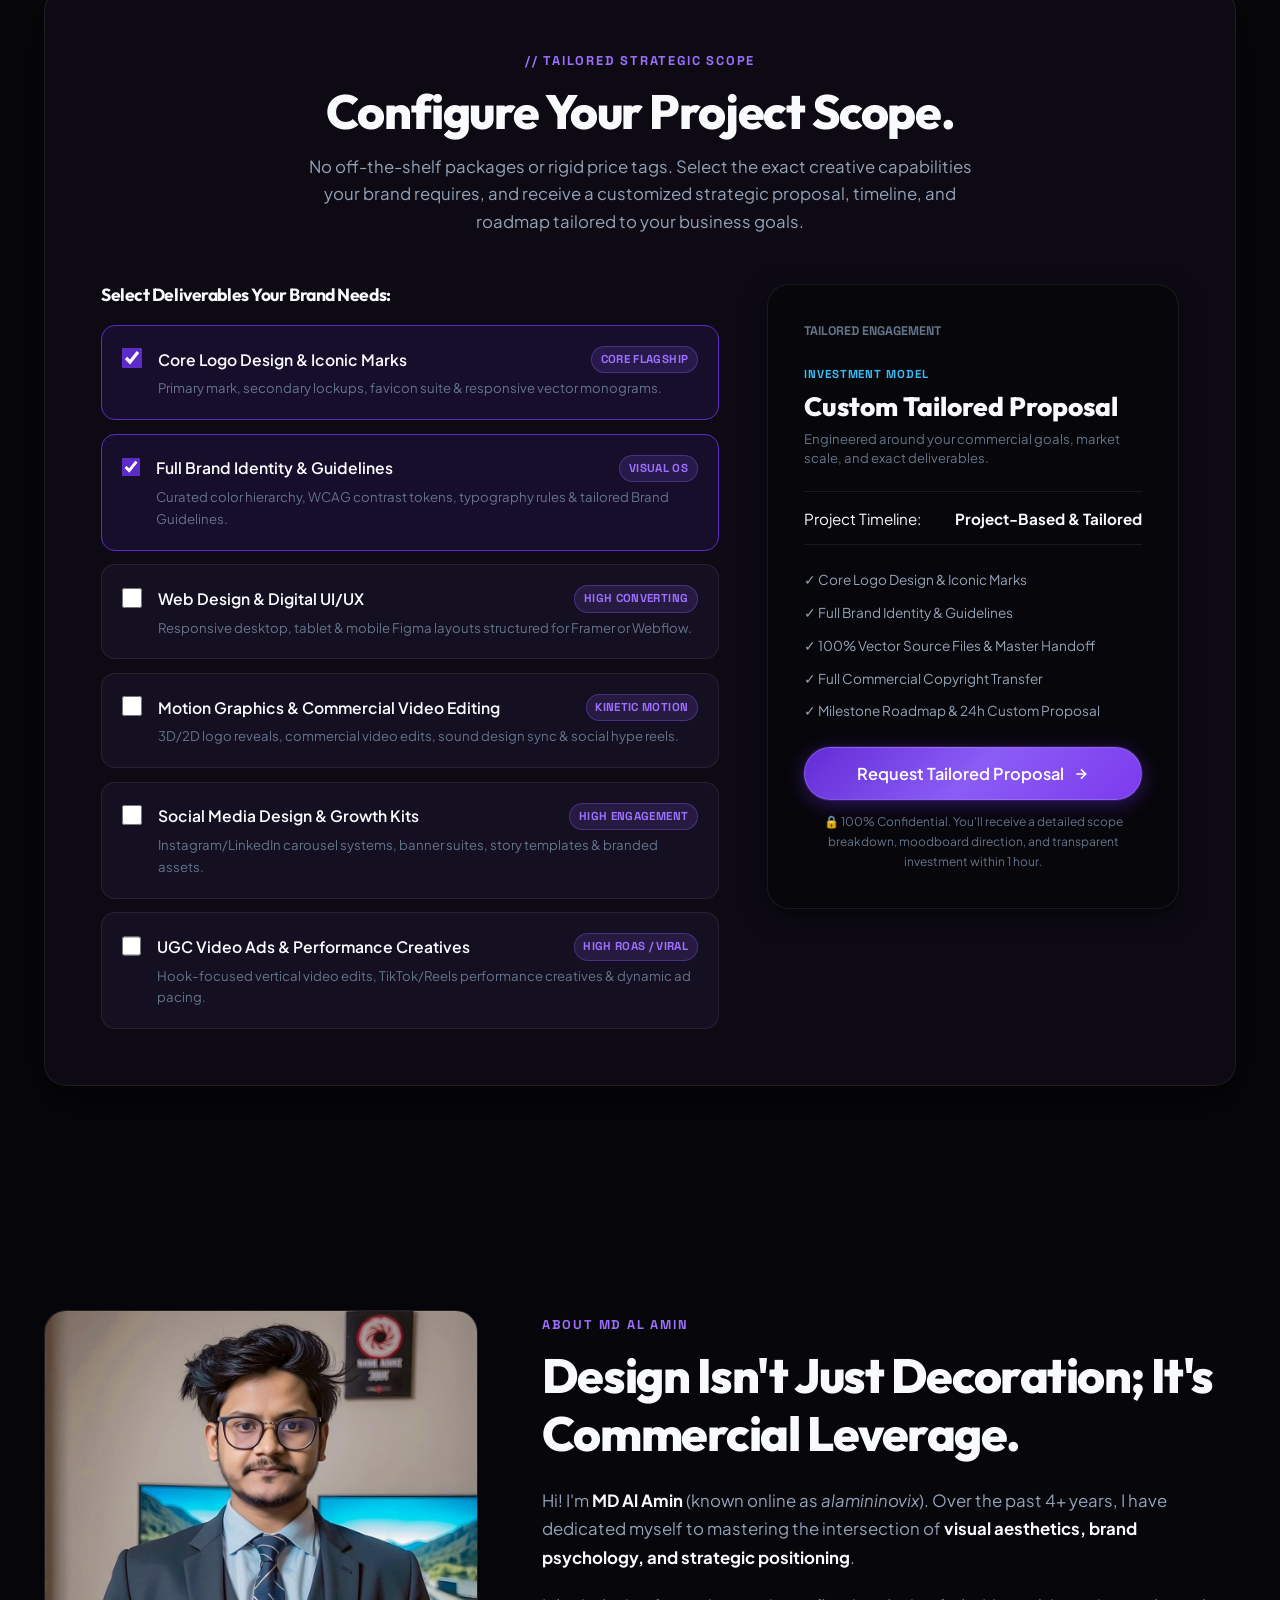
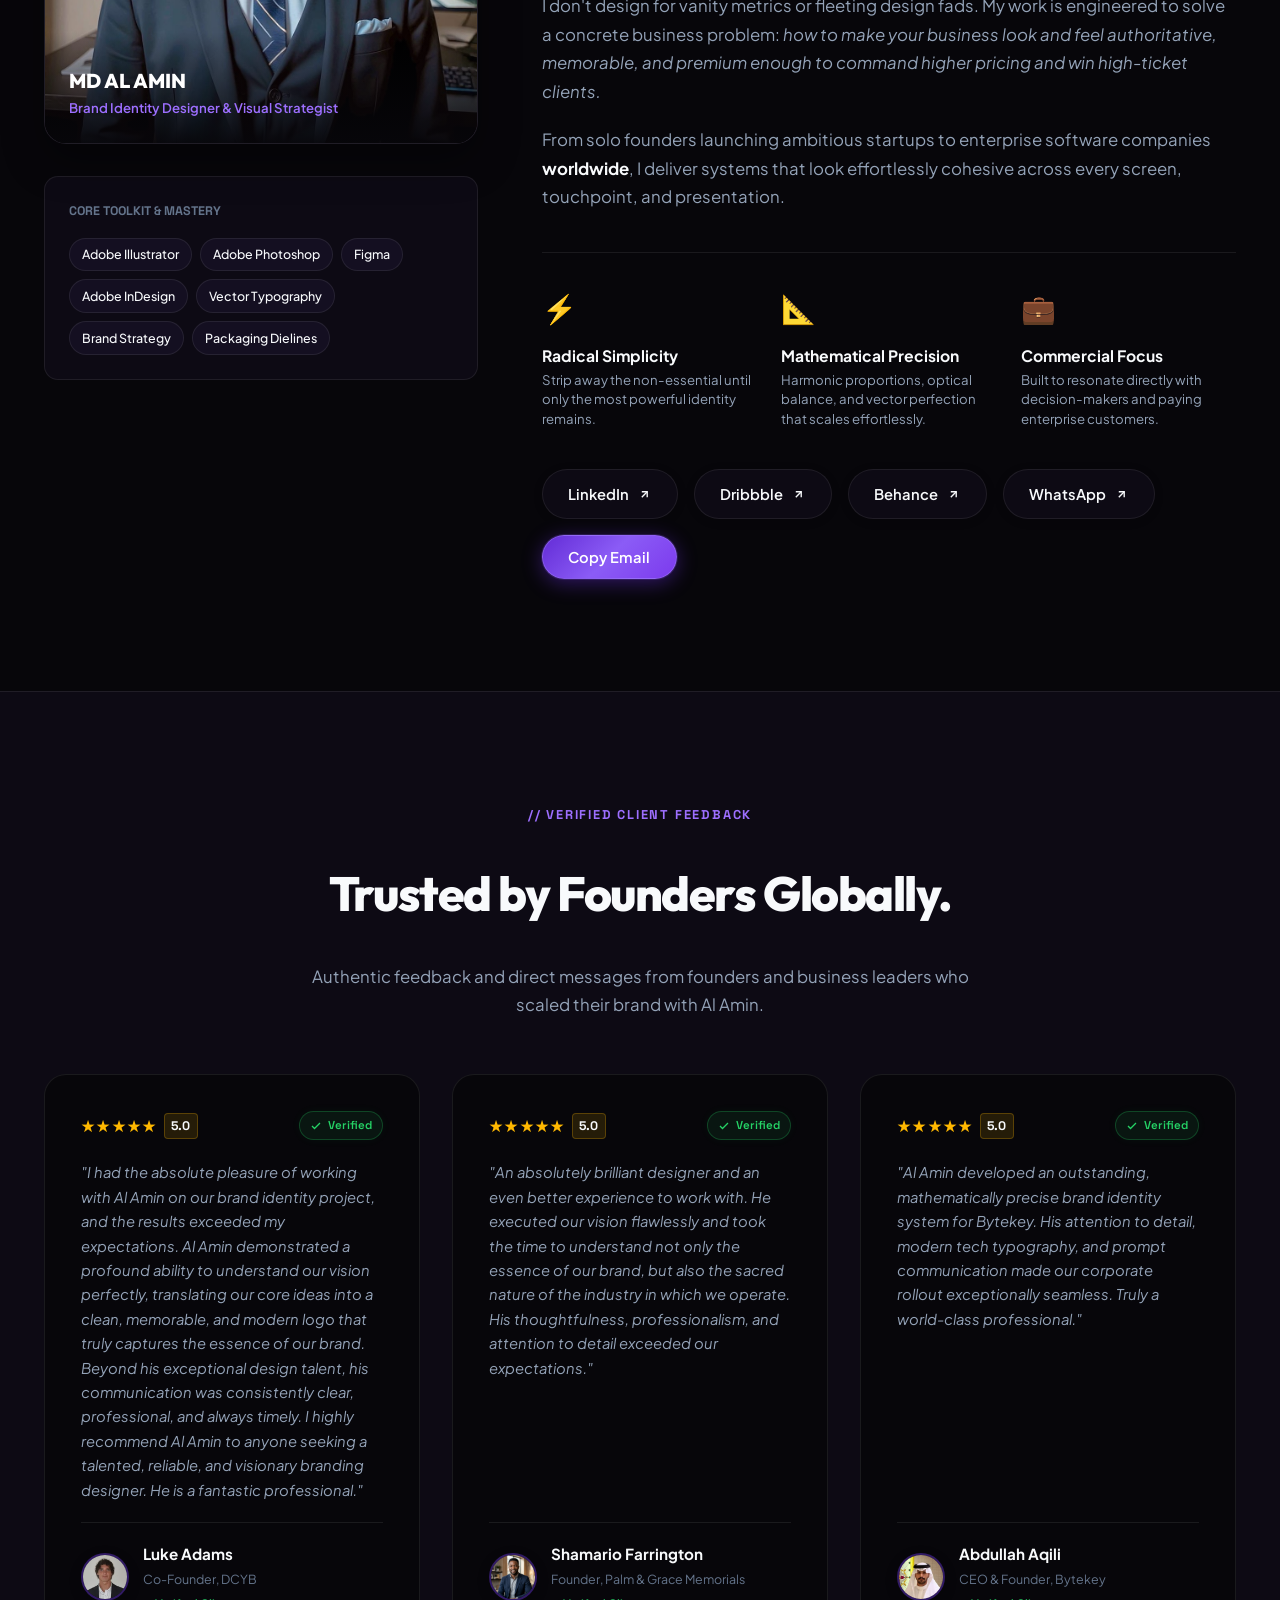
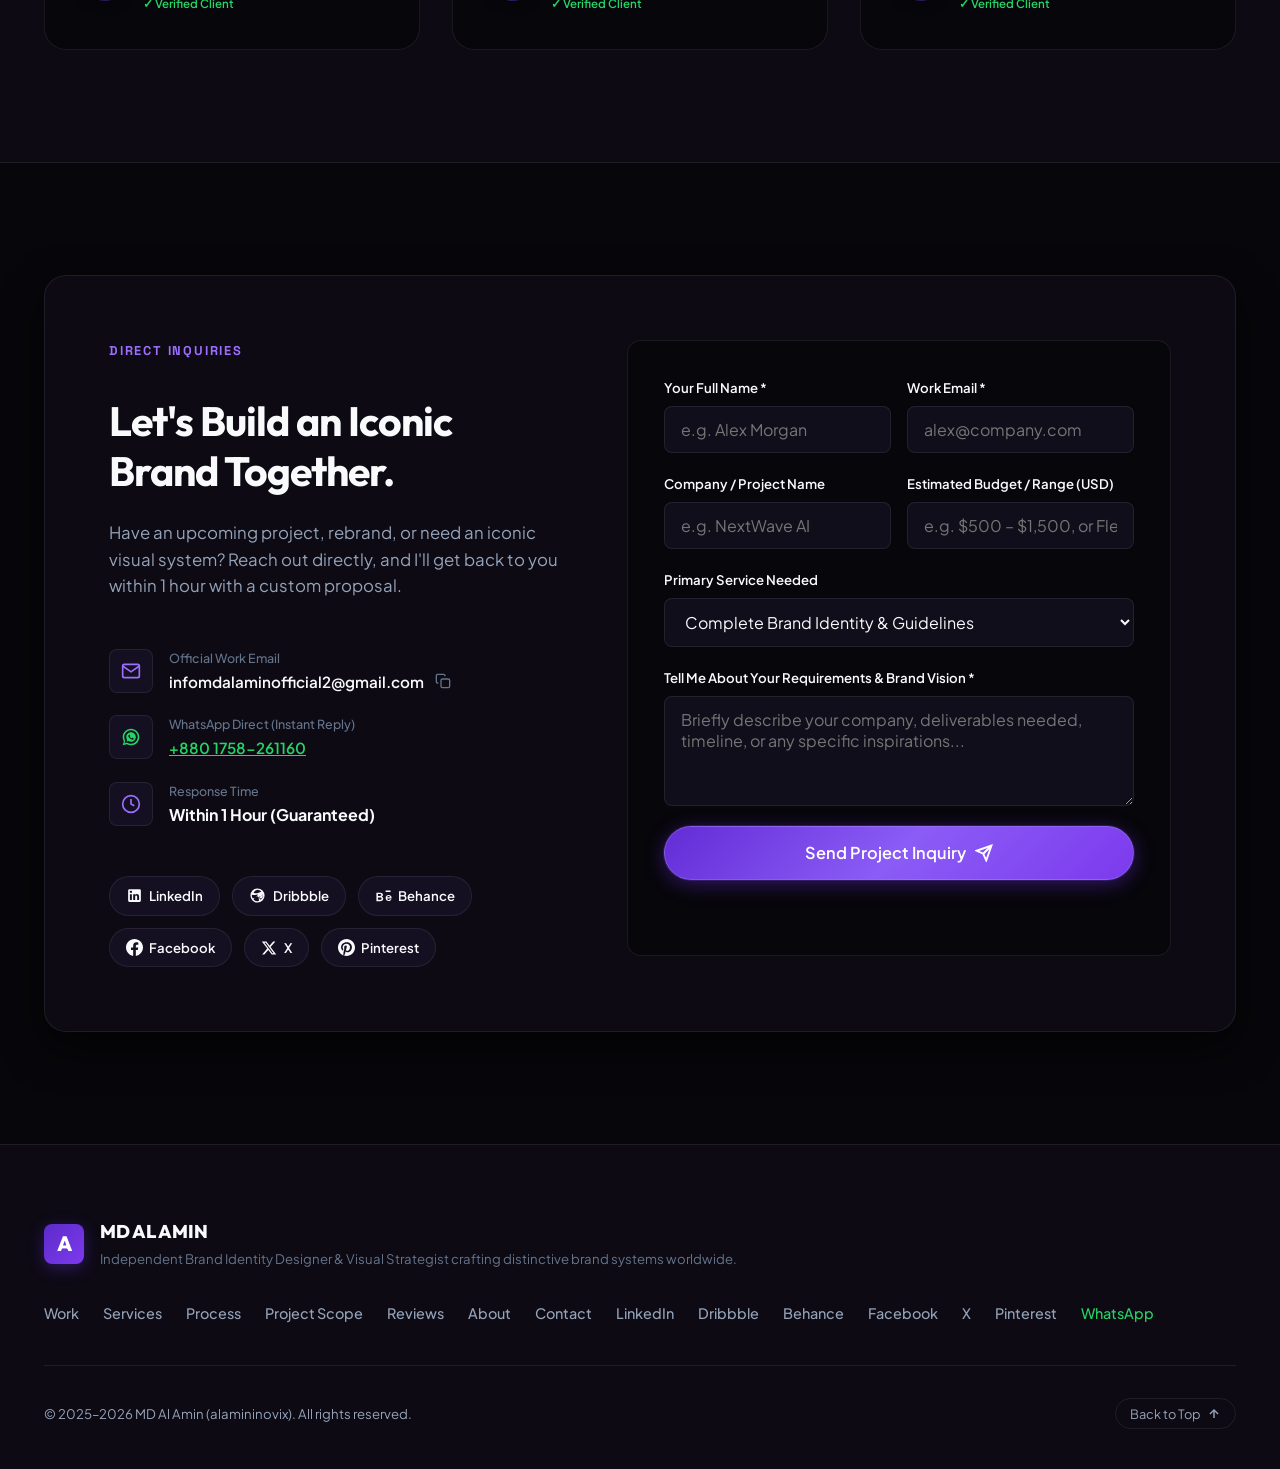
==== commit b79f36fa: "Optimize mobile quick connect modal, integrate FormSubmit email gateway & Vercel edge configuration" ====
--- a/index.html
+++ b/index.html
@@ -66,7 +66,7 @@
   <!-- Netlify Identity Widget for Decap CMS Authentication -->
   <script src="https://identity.netlify.com/v1/netlify-identity-widget.js"></script>
 
-  <link rel="stylesheet" href="style.css?v=19">
+  <link rel="stylesheet" href="style.css?v=20">
 </head>
 <body>
   <!-- Ambient background glow elements -->
@@ -1532,48 +1532,6 @@
           </div>
           <span class="action-card-btn copy-btn-tag">Copy</span>
         </div>
-
-        <div class="connect-social-section">
-          <span class="connect-socials-title">Follow & Portfolio Profiles</span>
-          <div class="connect-social-grid">
-            <a href="https://www.linkedin.com/in/alamininovix/" target="_blank" rel="noopener" class="connect-social-item" title="LinkedIn">
-              <svg width="18" height="18" viewBox="0 0 24 24" fill="currentColor"><path d="M19 3a2 2 0 0 1 2 2v14a2 2 0 0 1-2 2H5a2 2 0 0 1-2-2V5a2 2 0 0 1 2-2h14m-.5 15.5v-5.3a3.26 3.26 0 0 0-3.26-3.26c-.85 0-1.84.52-2.28 1.3v-1.11h-2.79v8.37h2.79v-4.93c0-.77.62-1.4 1.39-1.4a1.4 1.4 0 0 1 1.4 1.4v4.93h2.75M6.88 8.56a1.68 1.68 0 0 0 1.68-1.68c0-.93-.75-1.69-1.68-1.69a1.69 1.69 0 0 0-1.69 1.69c0 .93.76 1.68 1.69 1.68m1.39 9.94v-8.37H5.5v8.37h2.77z"/></svg>
-              <span>LinkedIn</span>
-            </a>
-
-            <a href="https://dribbble.com/alamininovix" target="_blank" rel="noopener" class="connect-social-item" title="Dribbble">
-              <svg width="18" height="18" viewBox="0 0 24 24" fill="currentColor"><path d="M12 2a10 10 0 0 0-10 10 10 10 0 0 0 10 10 10 10 0 0 0 10-10A10 10 0 0 0 12 2zm7.93 9.07a8.04 8.04 0 0 1-4.04 7.03 15.35 15.35 0 0 1-1.39-4.8 17.5 17.5 0 0 0 5.43-2.23zm-7.93 8.93a8.07 8.07 0 0 1-5.63-2.29c.14-.24 1.93-3.24 6.07-4.66.97 2.64 1.7 5.09 1.91 5.95a8.1 8.1 0 0 1-2.35 1zm-6.93-3.95c-.67-1.18-1.07-2.54-1.07-4.05 0-.41.03-.82.1-1.21 2.37.51 5.75.92 8.44-.06-.17.47-1.89 5.01-7.47 5.32zm.98-7.25c.01-.02.01-.03.02-.05A8.04 8.04 0 0 1 12 4a7.97 7.97 0 0 1 5.46 2.19c-2.45 1.54-5.32 2.54-8.83 2.54-.86 0-1.74-.06-2.58-.19zm13.1 1.76c.55 1.05.85 2.24.85 3.51 0 .28-.02.56-.05.83-2.02.77-4.22 1.2-6.55 1.25-.13-.39-.27-.8-.43-1.22 3.63-1.63 5.56-3.88 6.18-4.37z"/></svg>
-              <span>Dribbble</span>
-            </a>
-
-            <a href="https://www.behance.net/alamininovix" target="_blank" rel="noopener" class="connect-social-item" title="Behance">
-              <svg width="18" height="18" viewBox="0 0 24 24" fill="currentColor"><path d="M22 7h-7V5h7v2zm-2.8 4.3c-2.4 0-4.2 1.6-4.2 4.2 0 2.8 1.9 4.3 4.4 4.3 1.9 0 3.3-.9 3.8-2.5h-2.1c-.2.5-.9.9-1.7.9-1.2 0-2.1-.8-2.2-2.1h6.1c.1-.4.1-.7.1-1 0-2.2-1.7-3.8-4.2-3.8zm-2 3.2c.2-1 .9-1.7 2-1.7s1.8.7 1.9 1.7h-3.9zm-10-6.5h-5.2v12h5.2c2.7 0 4.4-1.4 4.4-3.5 0-1.4-.8-2.4-2.1-2.8 1-.5 1.7-1.3 1.7-2.6 0-1.9-1.6-3.1-4-3.1zm-3 4.7v-2.7h2.9c1.1 0 1.8.5 1.8 1.4 0 .9-.7 1.3-1.8 1.3h-2.9zm0 5.3v-3.3h3.2c1.2 0 2 .5 2 1.6 0 1.2-.8 1.7-2 1.7h-3.2z"/></svg>
-              <span>Behance</span>
-            </a>
-
-            <a href="https://www.facebook.com/alamininovix/" target="_blank" rel="noopener" class="connect-social-item" title="Facebook">
-              <svg width="18" height="18" viewBox="0 0 24 24" fill="currentColor"><path d="M24 12.073c0-6.627-5.373-12-12-12s-12 5.373-12 12c0 5.99 4.388 10.954 10.125 11.854v-8.385H7.078v-3.47h3.047V9.43c0-3.007 1.792-4.669 4.533-4.669 1.312 0 2.686.235 2.686.235v2.953H15.83c-1.491 0-1.956.925-1.956 1.874v2.25h3.328l-.532 3.47h-2.796v8.385C19.612 23.027 24 18.062 24 12.073z"/></svg>
-              <span>Facebook</span>
-            </a>
-
-            <a href="https://x.com/alamininovix" target="_blank" rel="noopener" class="connect-social-item" title="X (Twitter)">
-              <svg width="17" height="17" viewBox="0 0 24 24" fill="currentColor"><path d="M18.244 2.25h3.308l-7.227 8.26 8.502 11.24H16.17l-5.214-6.817L4.99 21.75H1.68l7.73-8.835L1.254 2.25H8.08l4.713 6.231zm-1.161 17.52h1.833L7.084 4.126H5.117z"/></svg>
-              <span>X</span>
-            </a>
-
-            <a href="https://www.pinterest.com/alamininovix/" target="_blank" rel="noopener" class="connect-social-item" title="Pinterest">
-              <svg width="18" height="18" viewBox="0 0 24 24" fill="currentColor"><path d="M12 0C5.373 0 0 5.372 0 12c0 5.084 3.163 9.426 7.627 11.174-.105-.949-.2-2.405.042-3.441.218-.937 1.407-5.965 1.407-5.965s-.359-.719-.359-1.782c0-1.668.967-2.914 2.171-2.914 1.023 0 1.518.769 1.518 1.69 0 1.029-.655 2.568-.994 3.995-.283 1.194.599 2.169 1.777 2.169 2.133 0 3.772-2.249 3.772-5.495 0-2.873-2.064-4.882-5.012-4.882-3.414 0-5.418 2.561-5.418 5.207 0 1.031.397 2.138.893 2.738a.36.36 0 0 1 .083.345l-.333 1.36c-.053.22-.174.267-.402.161-1.499-.698-2.436-2.889-2.436-4.649 0-3.785 2.75-7.262 7.929-7.262 4.163 0 7.398 2.967 7.398 6.931 0 4.136-2.607 7.464-6.227 7.464-1.216 0-2.359-.631-2.75-1.378l-.748 2.853c-.271 1.043-1.002 2.35-1.492 3.146C9.57 23.812 10.763 24 12 24c6.627 0 12-5.373 12-12 0-6.628-5.373-12-12-12z"/></svg>
-              <span>Pinterest</span>
-            </a>
-          </div>
-        </div>
-
-        <div class="connect-footer-cta">
-          <a href="#contact" class="btn btn-primary btn-block" id="connectModalToFormBtn">
-            <span>Send Custom Project Brief</span>
-            <svg width="14" height="14" viewBox="0 0 24 24" fill="none" stroke="currentColor" stroke-width="2.5"><line x1="5" y1="12" x2="19" y2="12"></line><polyline points="12 5 19 12 12 19"></polyline></svg>
-          </a>
-        </div>
       </div>
     </div>
   </dialog>
@@ -1584,7 +1542,7 @@
     <span class="toast-message" id="toastMessage">Action completed!</span>
   </div>
 
-  <script src="script.js?v=19" defer></script>
+  <script src="script.js?v=20" defer></script>
   <!-- Netlify Identity redirect on login -->
   <script>
     if (window.netlifyIdentity) {
--- a/style.css
+++ b/style.css
@@ -2902,6 +2902,26 @@
   .email-text {
     font-size: 0.85rem;
   }
+  .quick-connect-modal {
+    width: 92%;
+    max-width: 400px;
+  }
+  .connect-modal-header {
+    padding: 1.35rem 1.25rem 1.15rem;
+  }
+  .connect-modal-body {
+    padding: 1.25rem 1.15rem 1.5rem;
+    gap: 0.85rem;
+  }
+  .connect-action-card {
+    padding: 0.85rem 1rem;
+    gap: 0.85rem;
+  }
+  .mail-action-card .action-card-val {
+    font-size: 0.78rem;
+    line-height: 1.35;
+    word-break: break-all;
+  }
 }
 
 /* --------------------------------------------------------------------------
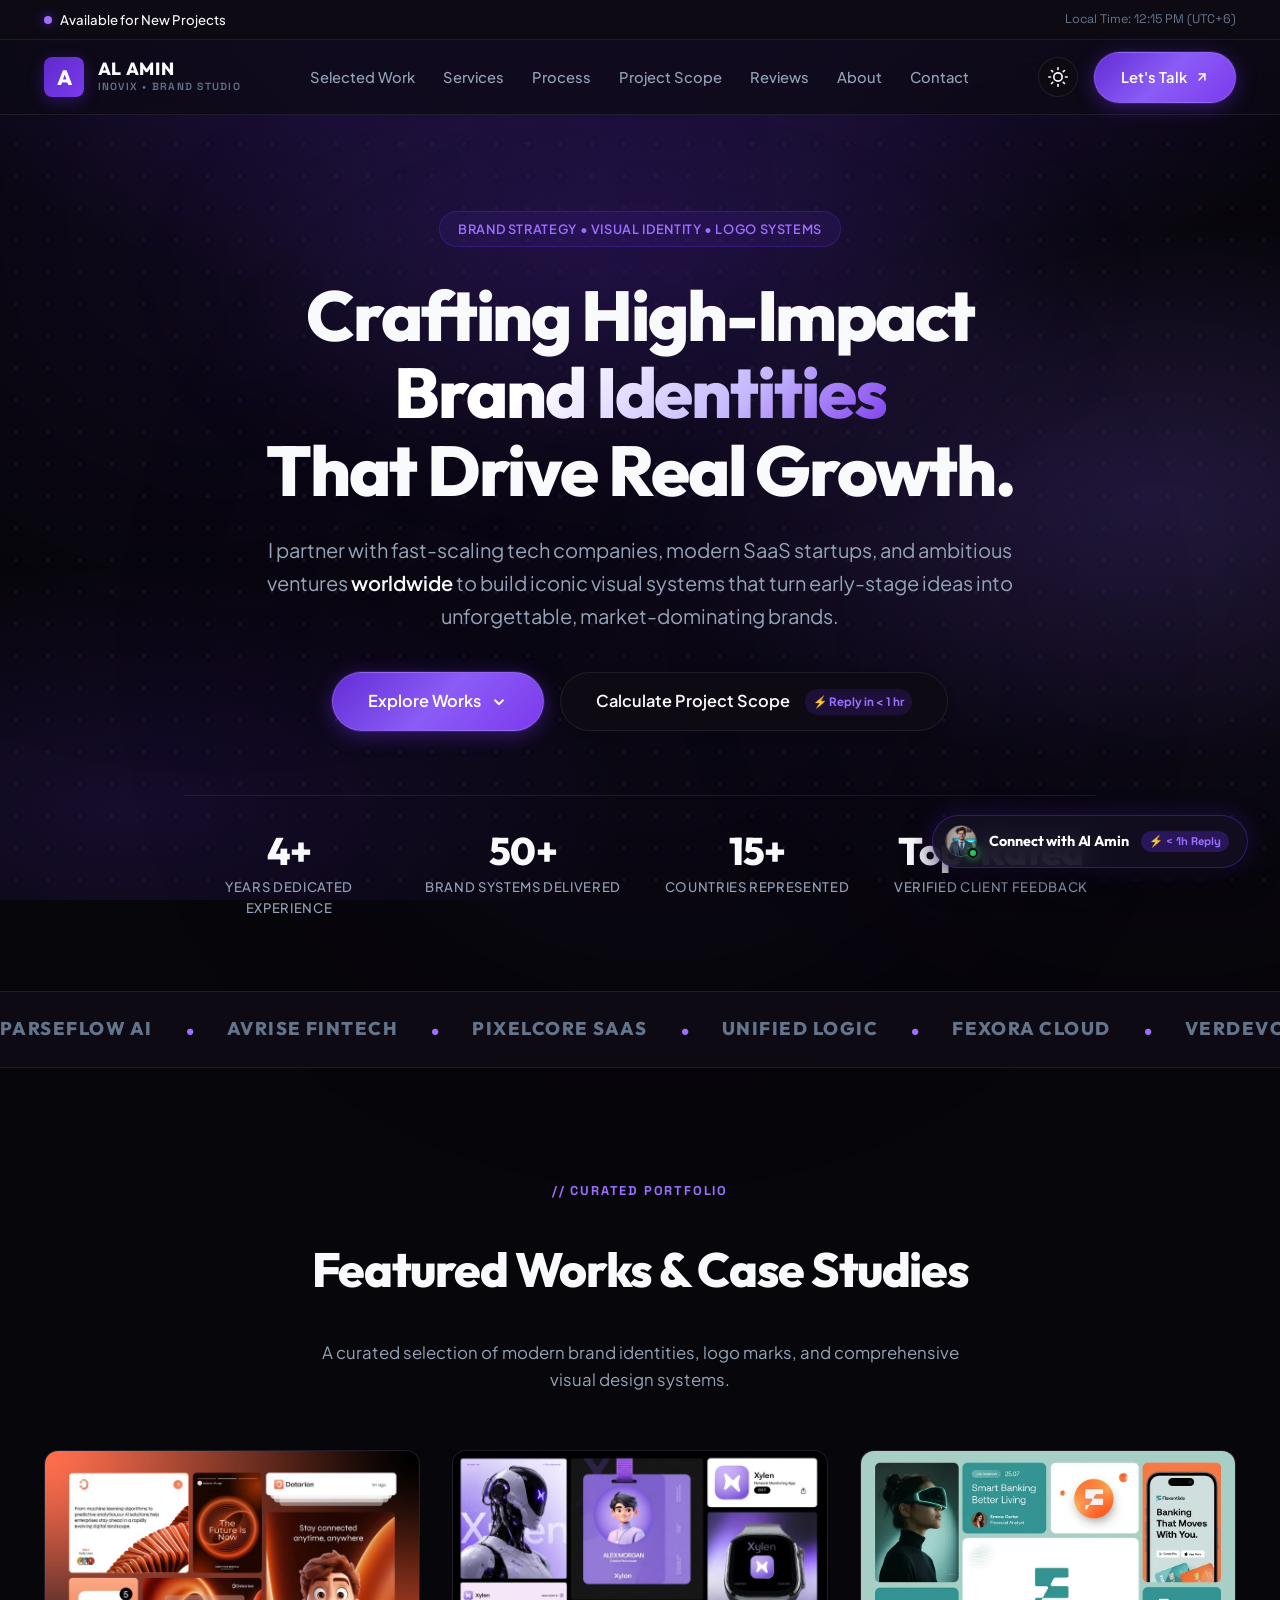
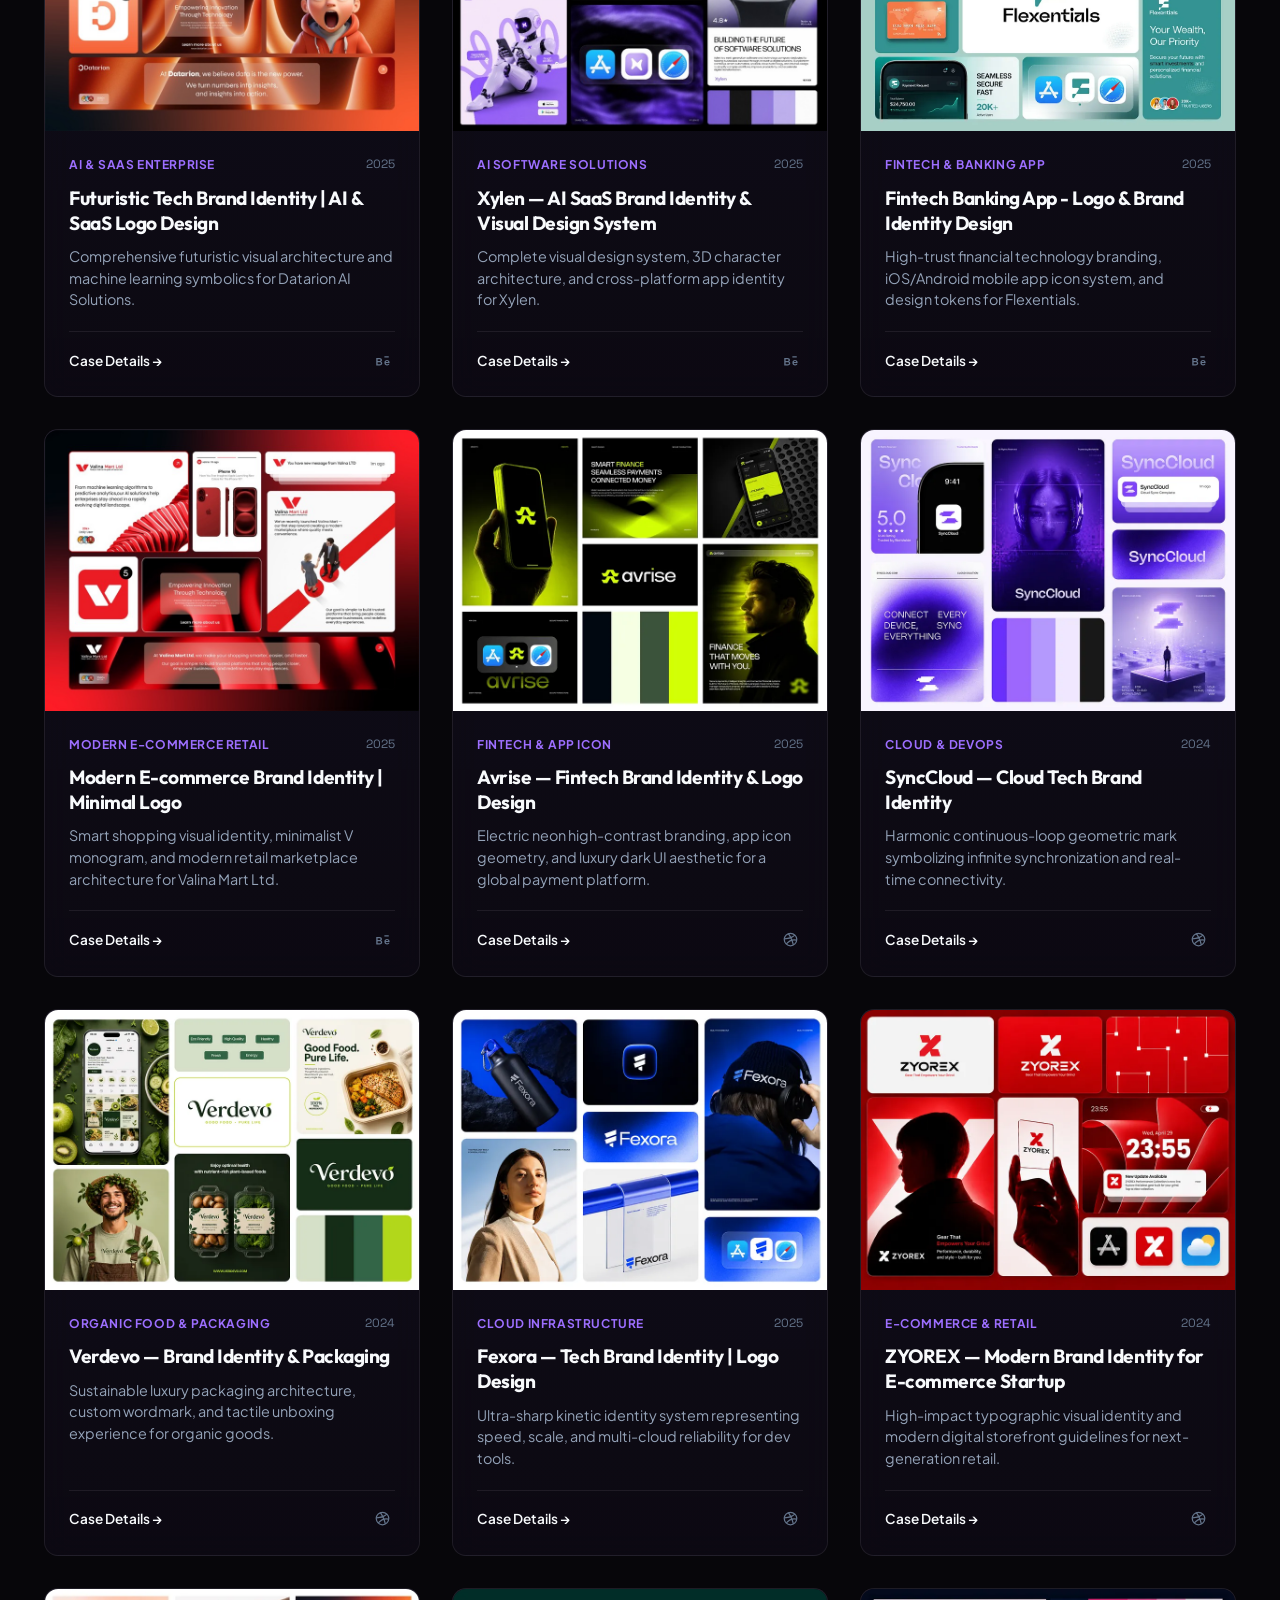
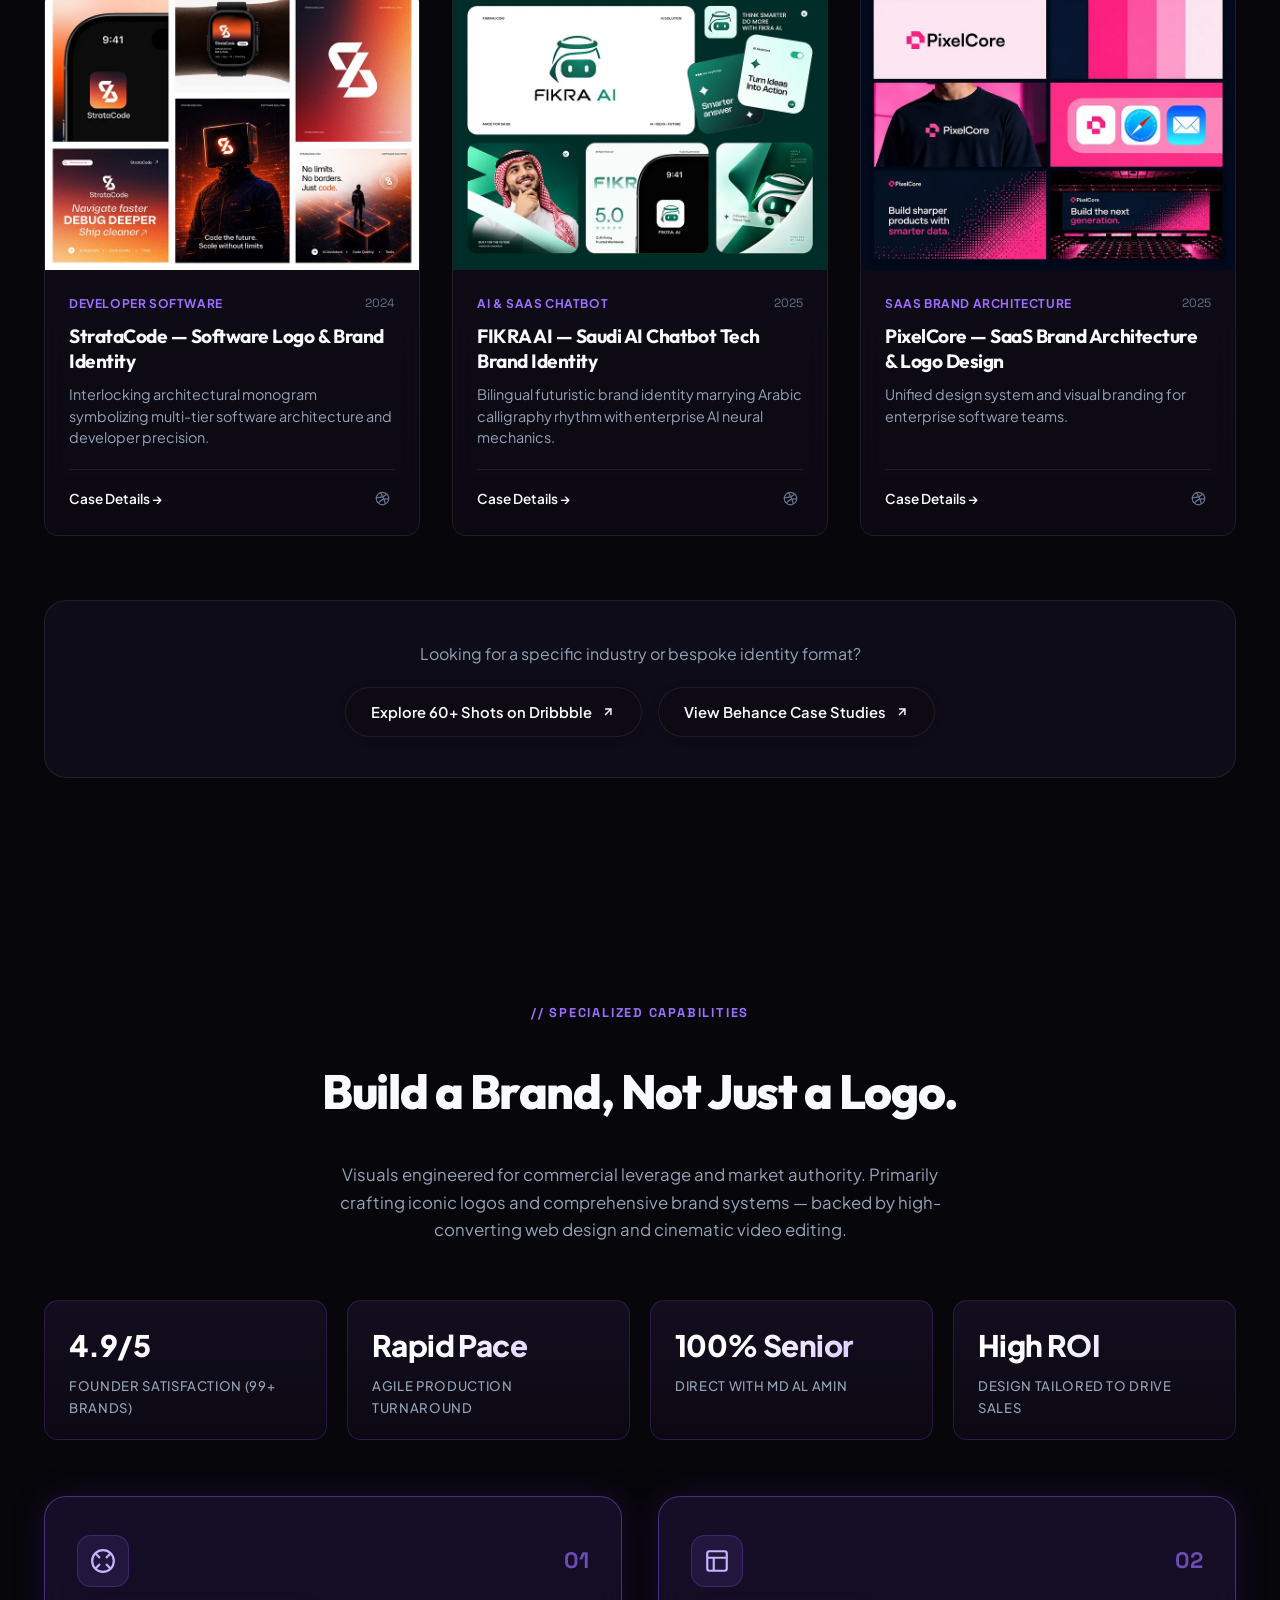
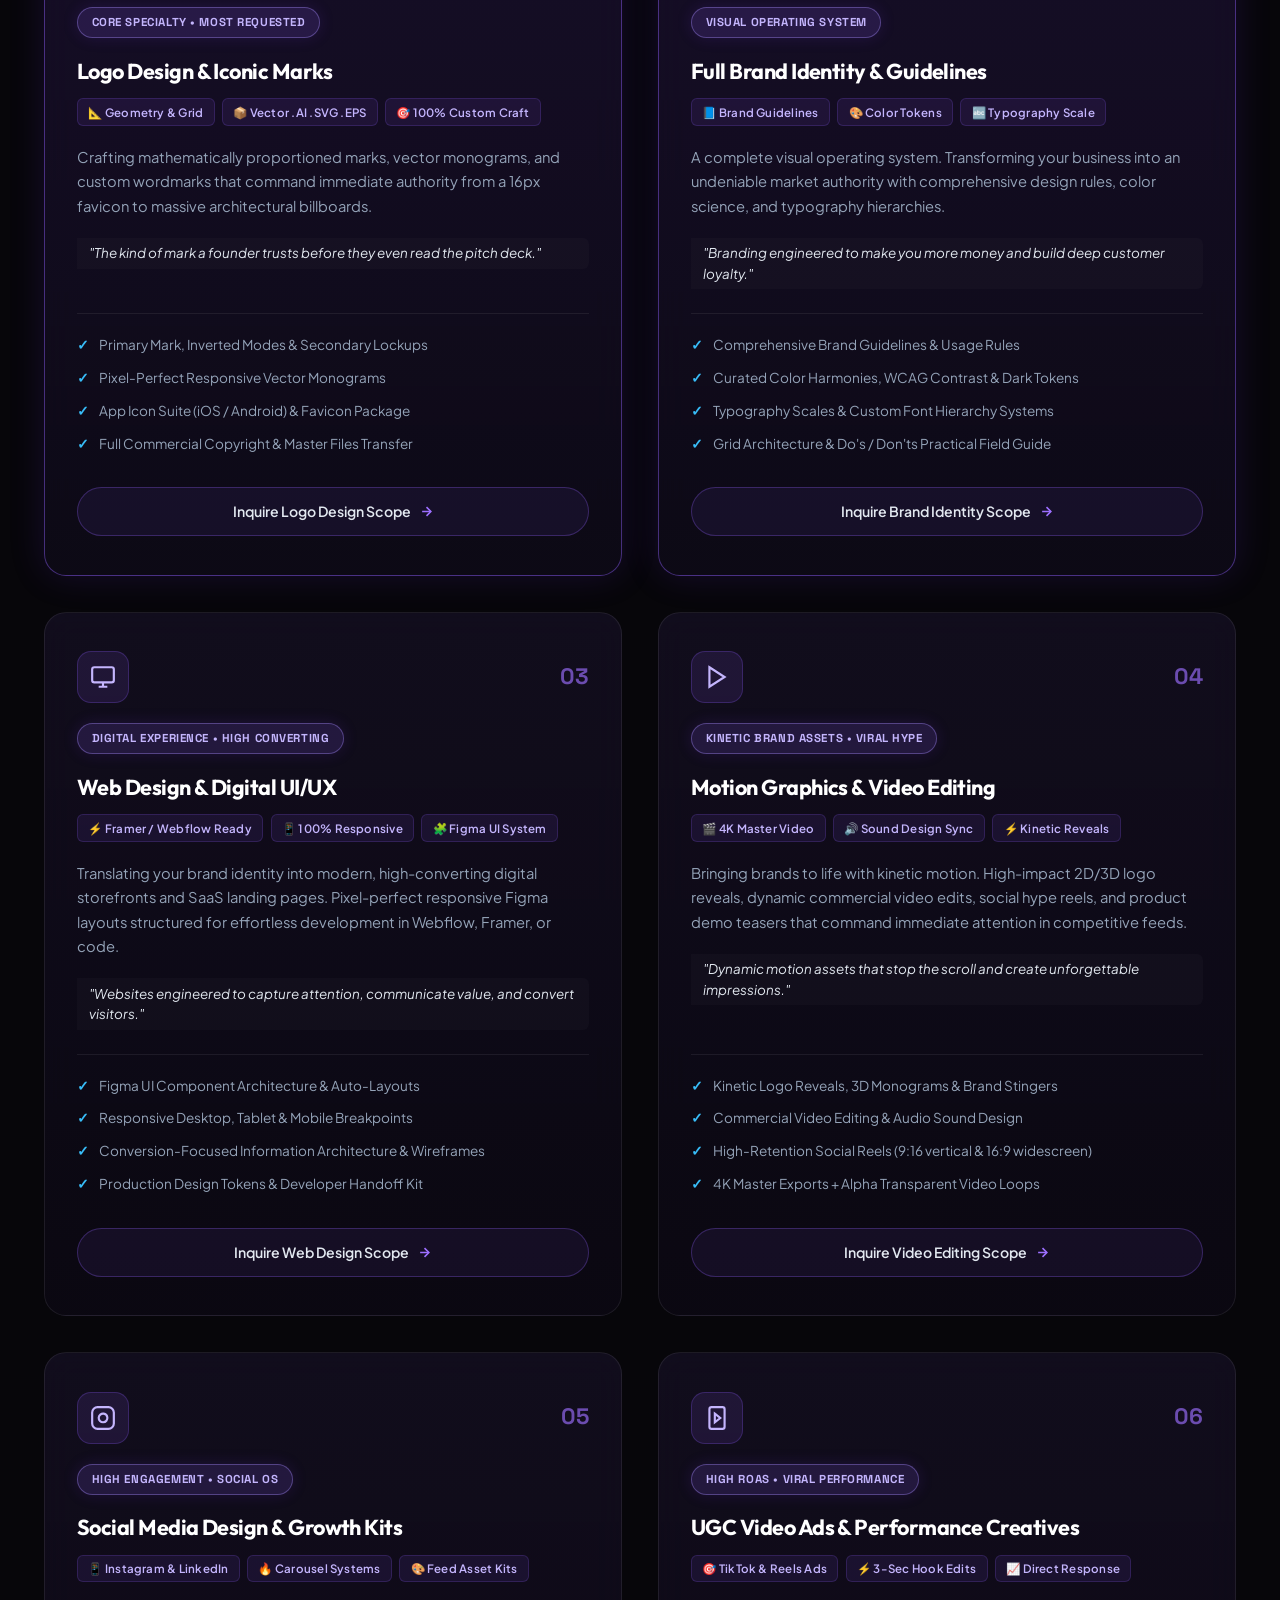
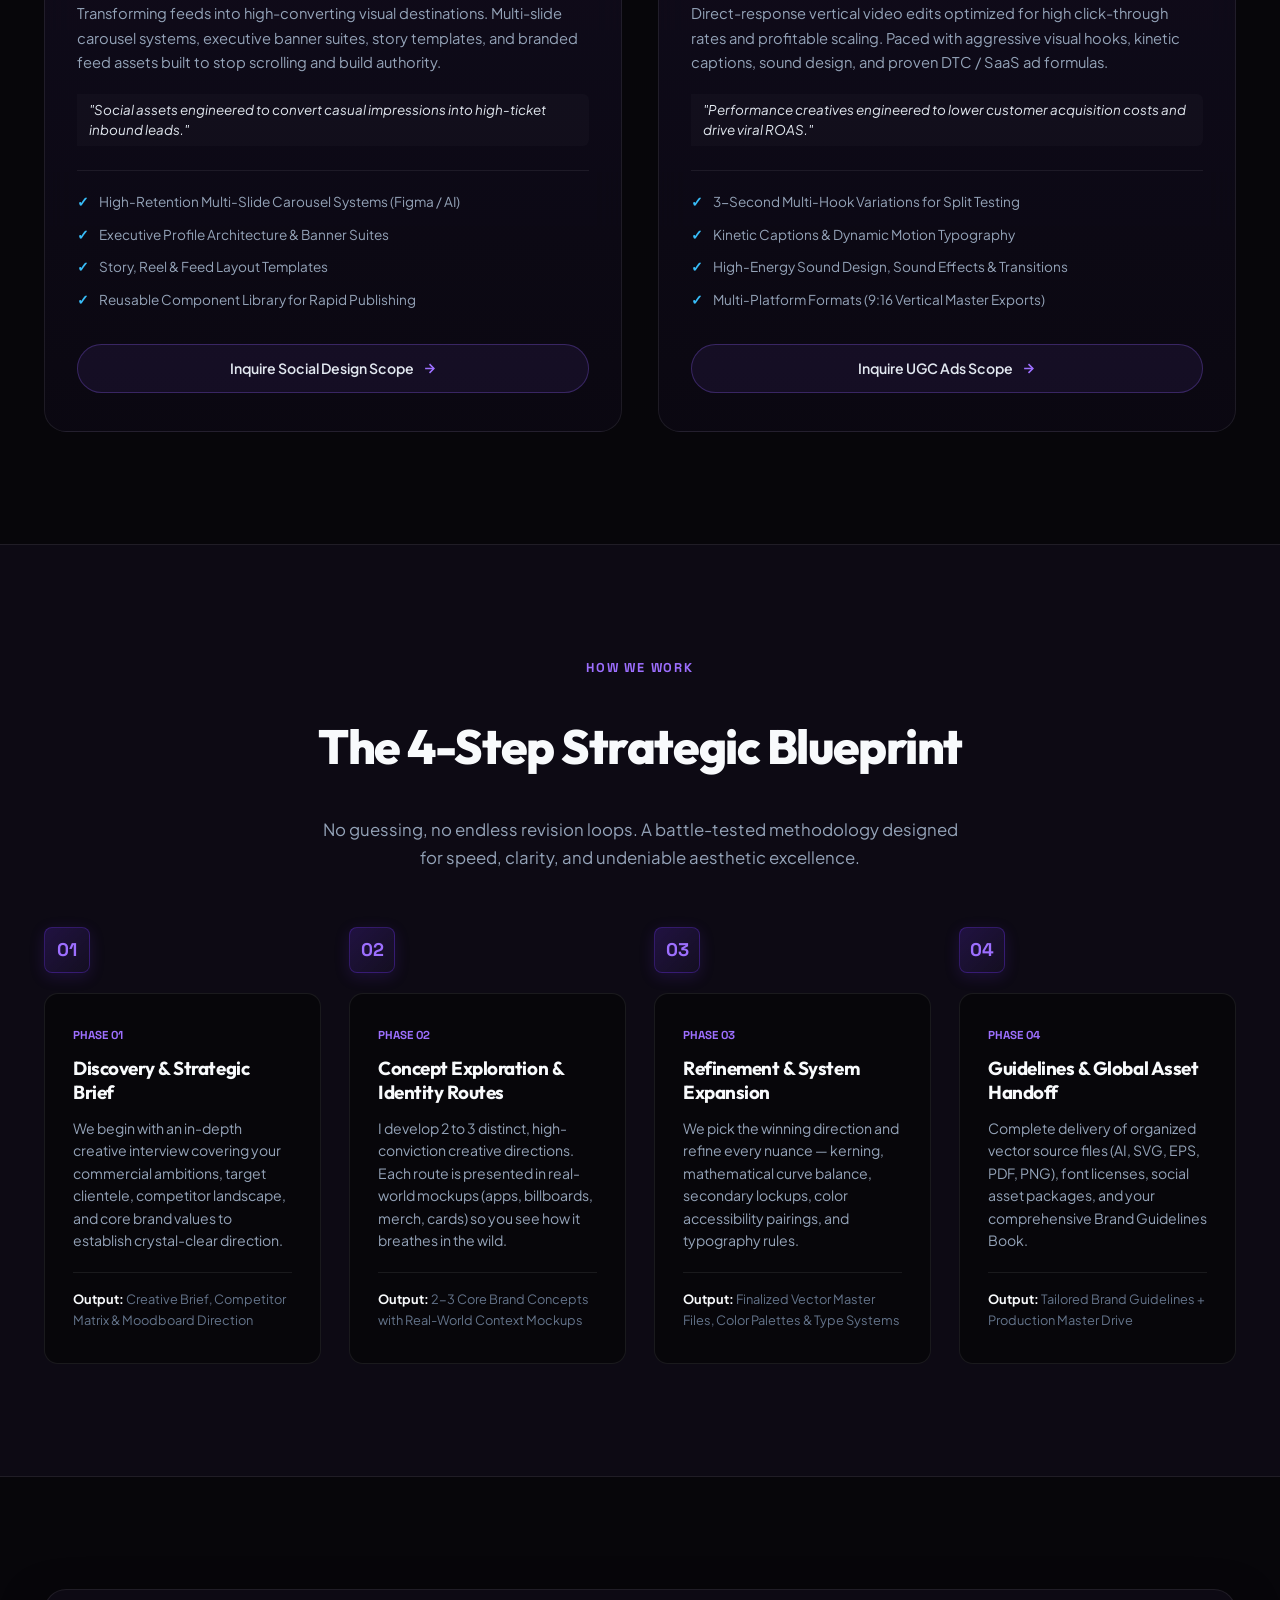
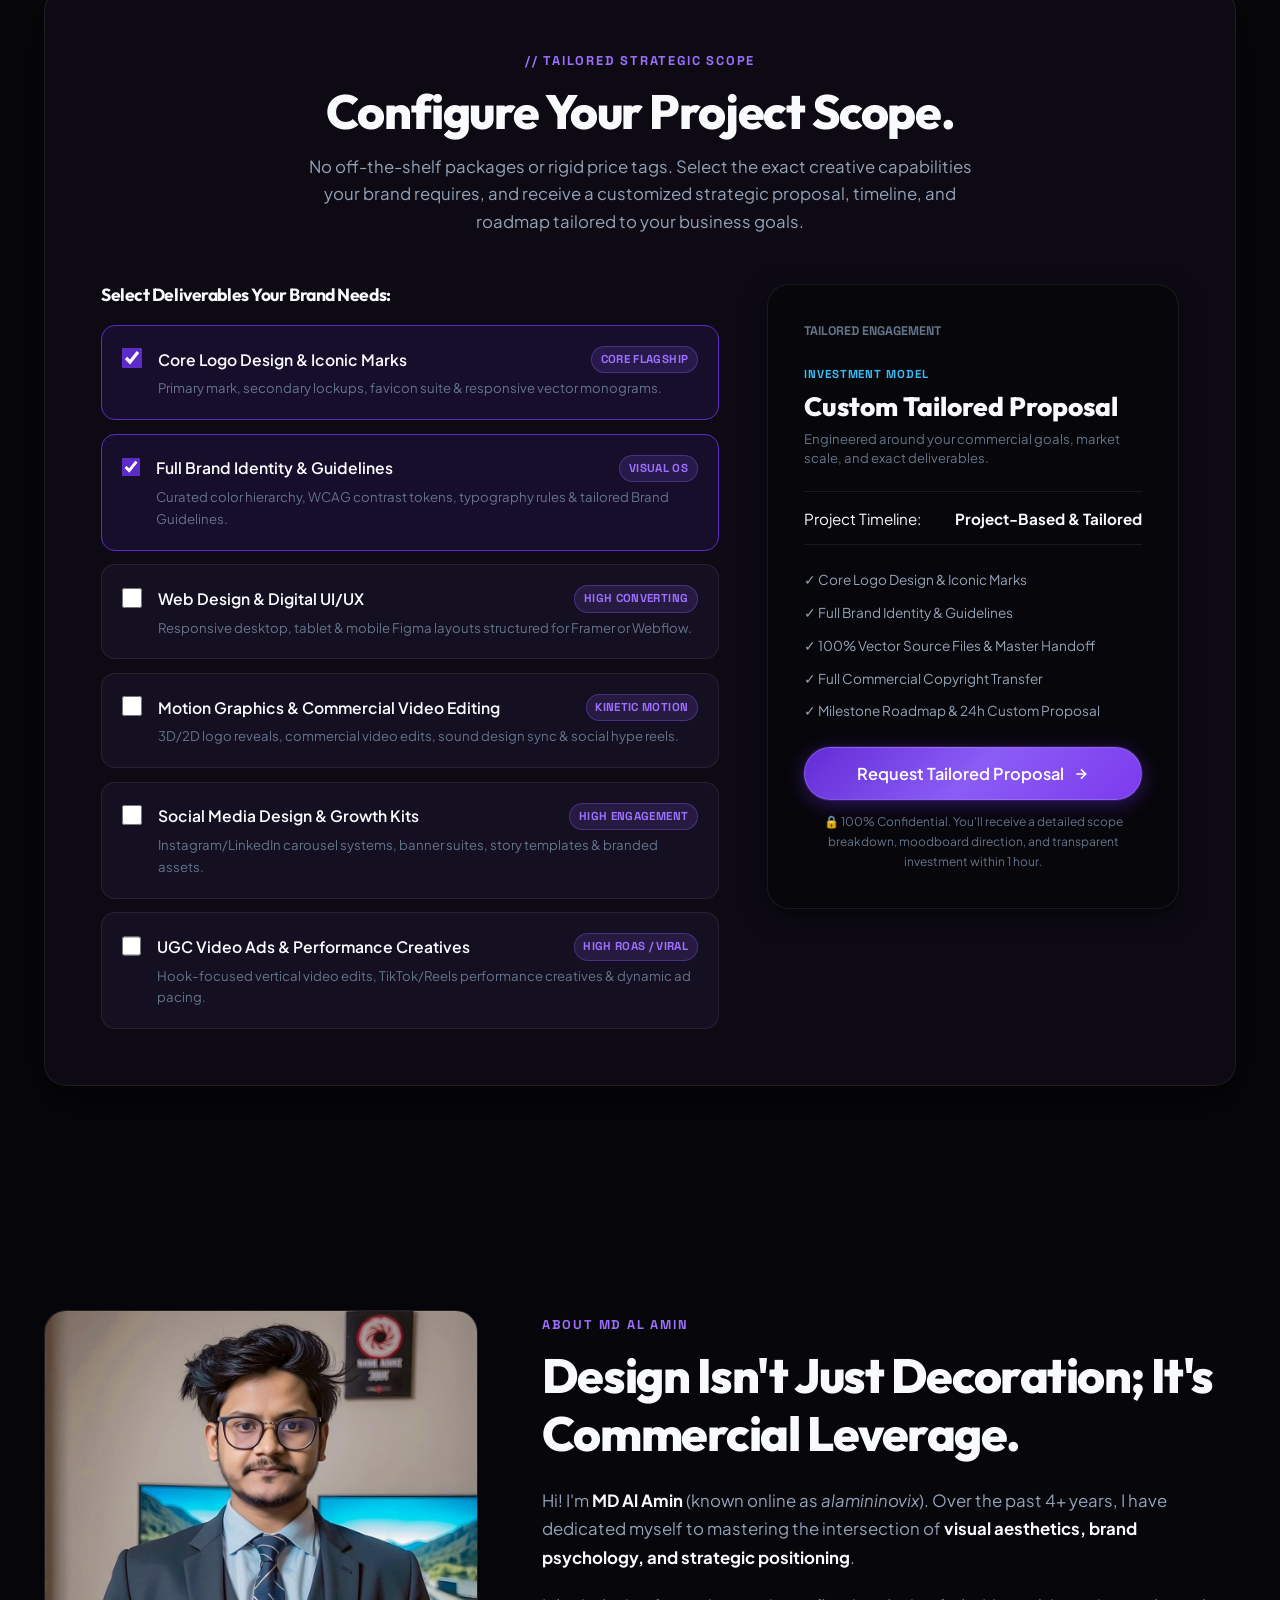
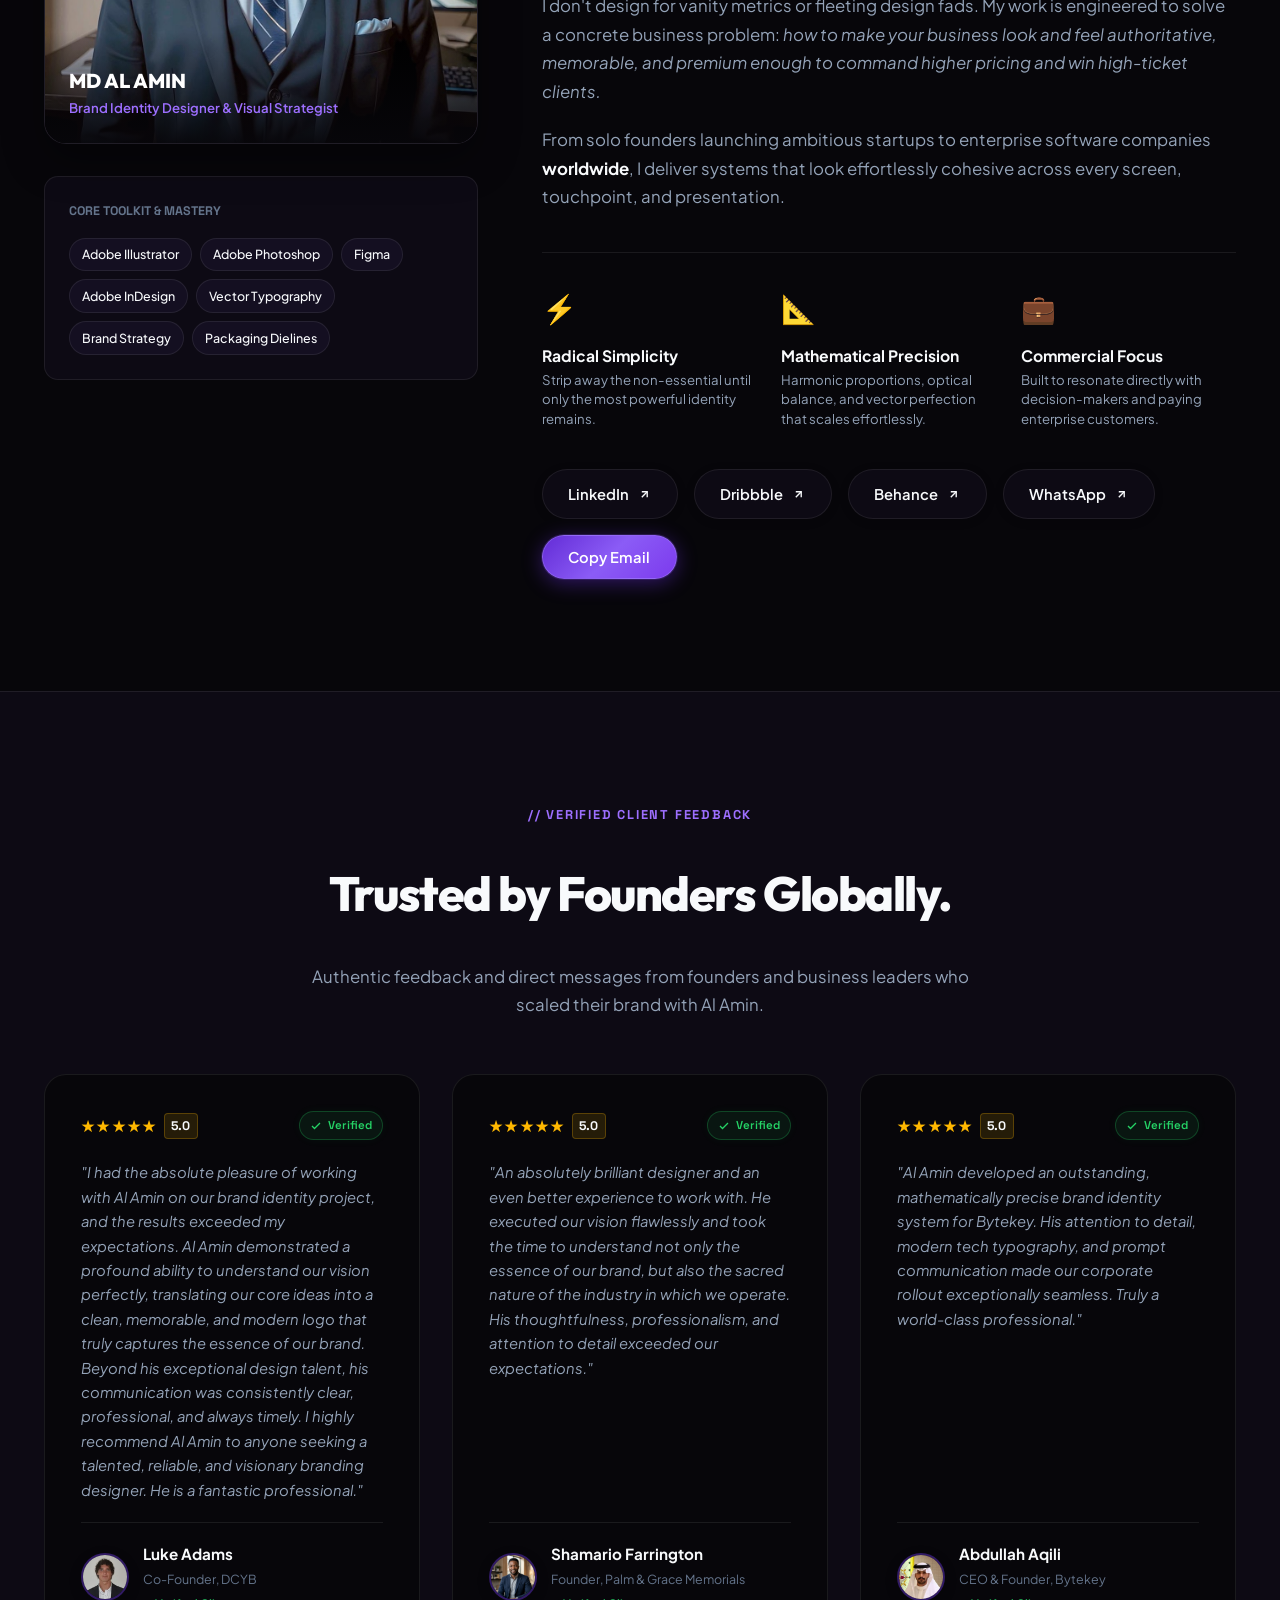
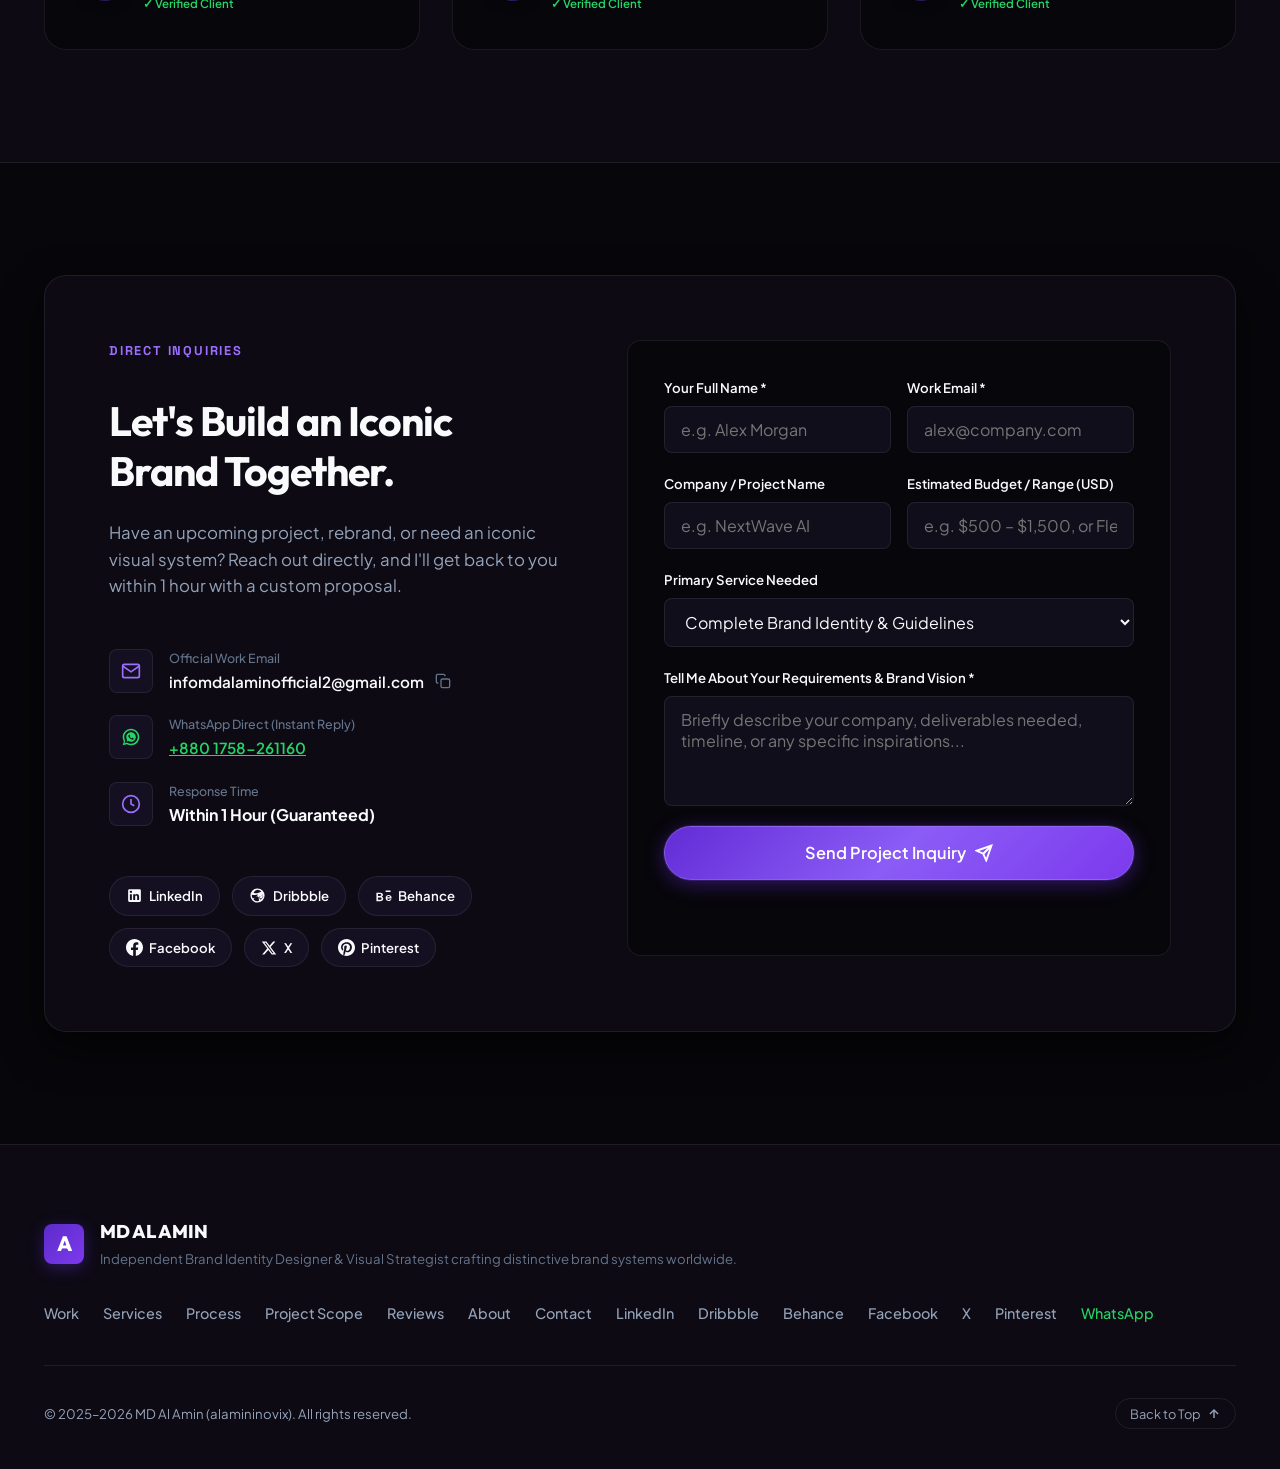
==== commit c598dd4f: "Fix authentic WhatsApp phone number to +8801758261160 in site.json and config.yml" ====
--- a/index.html
+++ b/index.html
@@ -66,7 +66,7 @@
   <!-- Netlify Identity Widget for Decap CMS Authentication -->
   <script src="https://identity.netlify.com/v1/netlify-identity-widget.js"></script>
 
-  <link rel="stylesheet" href="style.css?v=20">
+  <link rel="stylesheet" href="style.css?v=21">
 </head>
 <body>
   <!-- Ambient background glow elements -->
@@ -1542,7 +1542,7 @@
     <span class="toast-message" id="toastMessage">Action completed!</span>
   </div>
 
-  <script src="script.js?v=20" defer></script>
+  <script src="script.js?v=21" defer></script>
   <!-- Netlify Identity redirect on login -->
   <script>
     if (window.netlifyIdentity) {
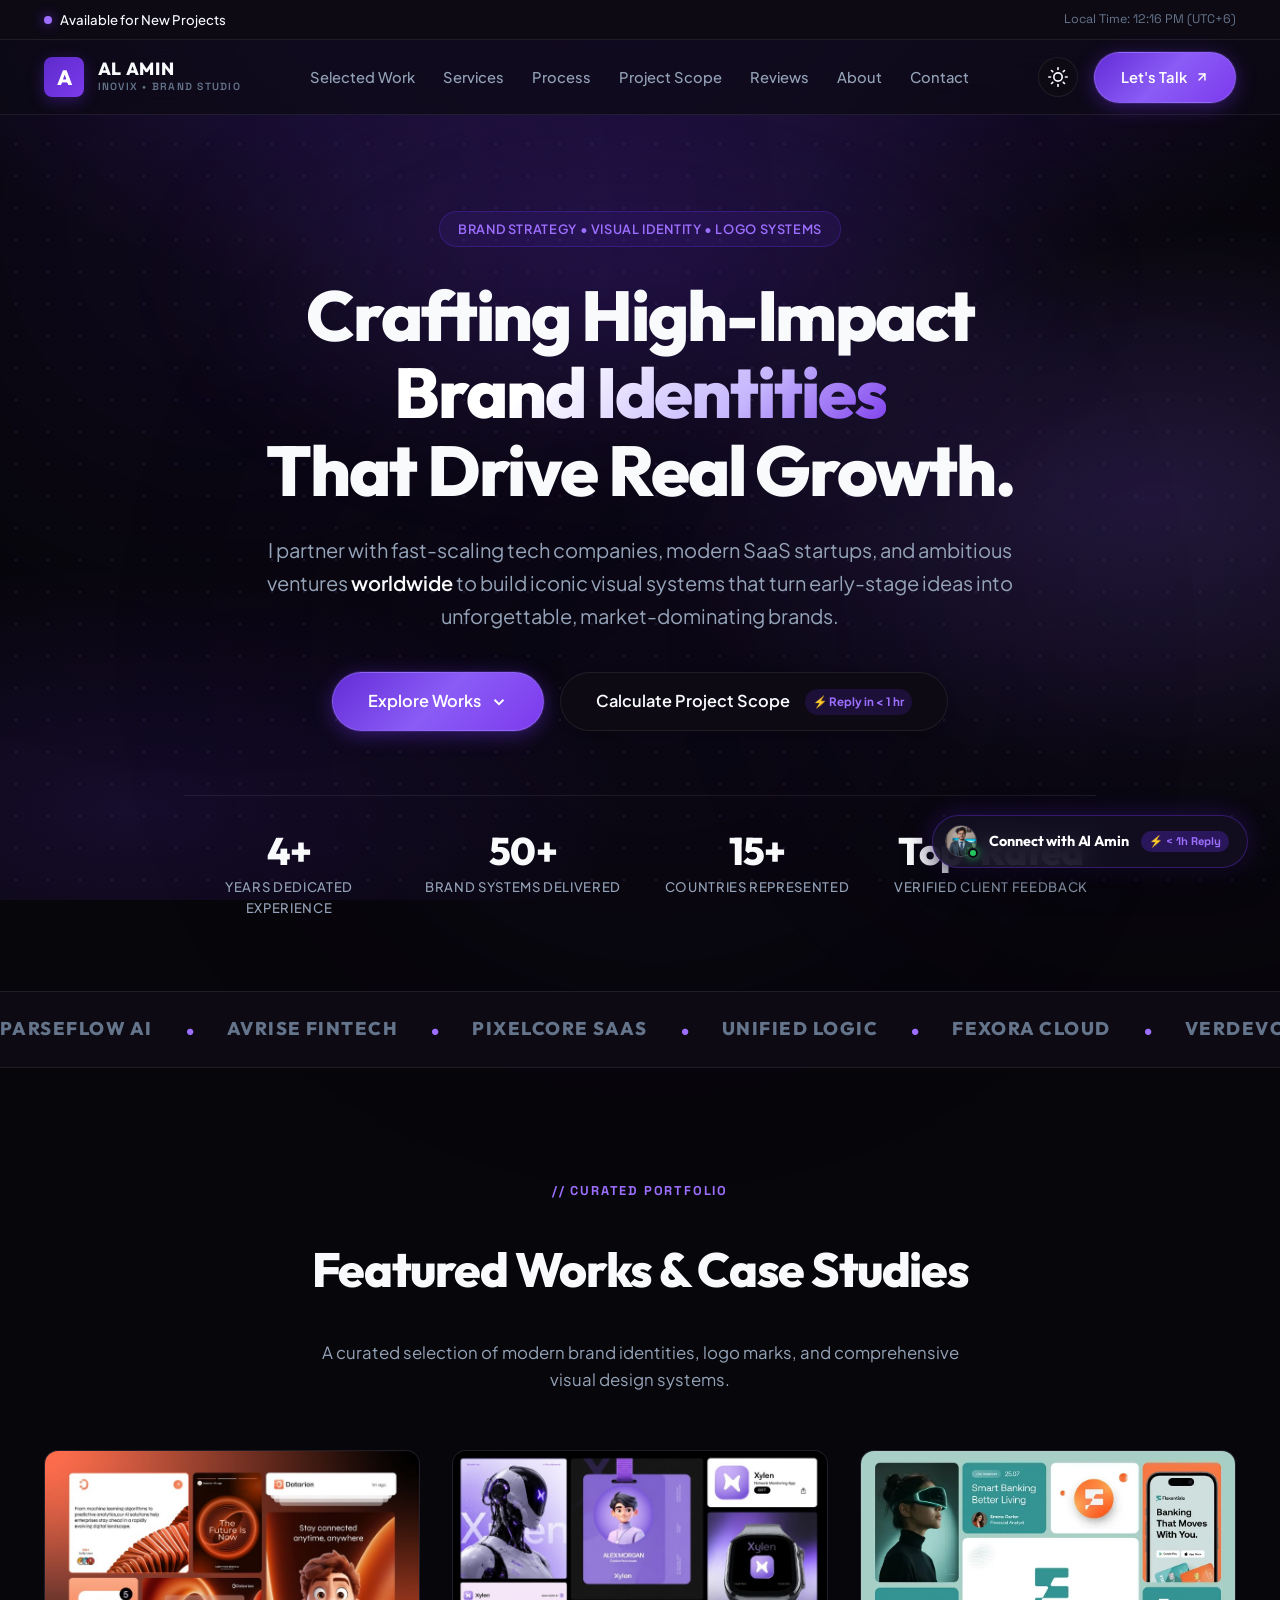
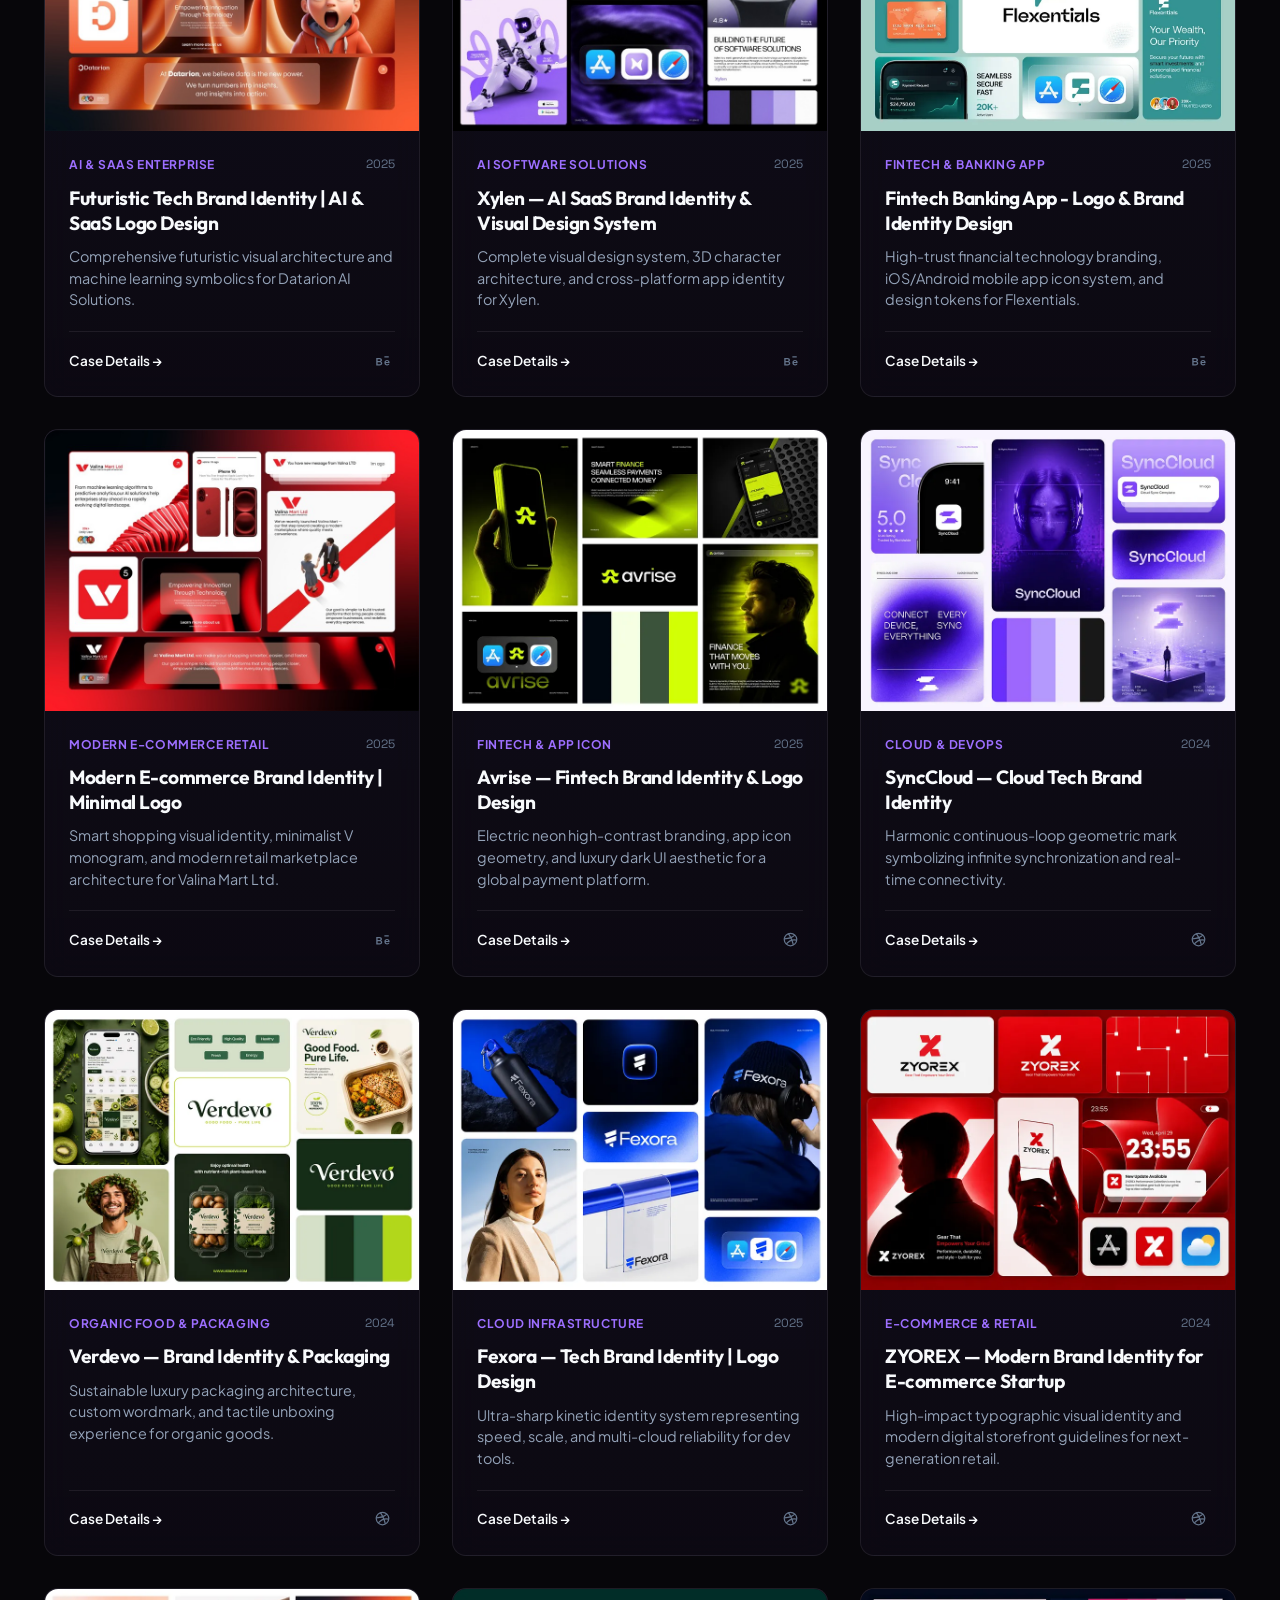
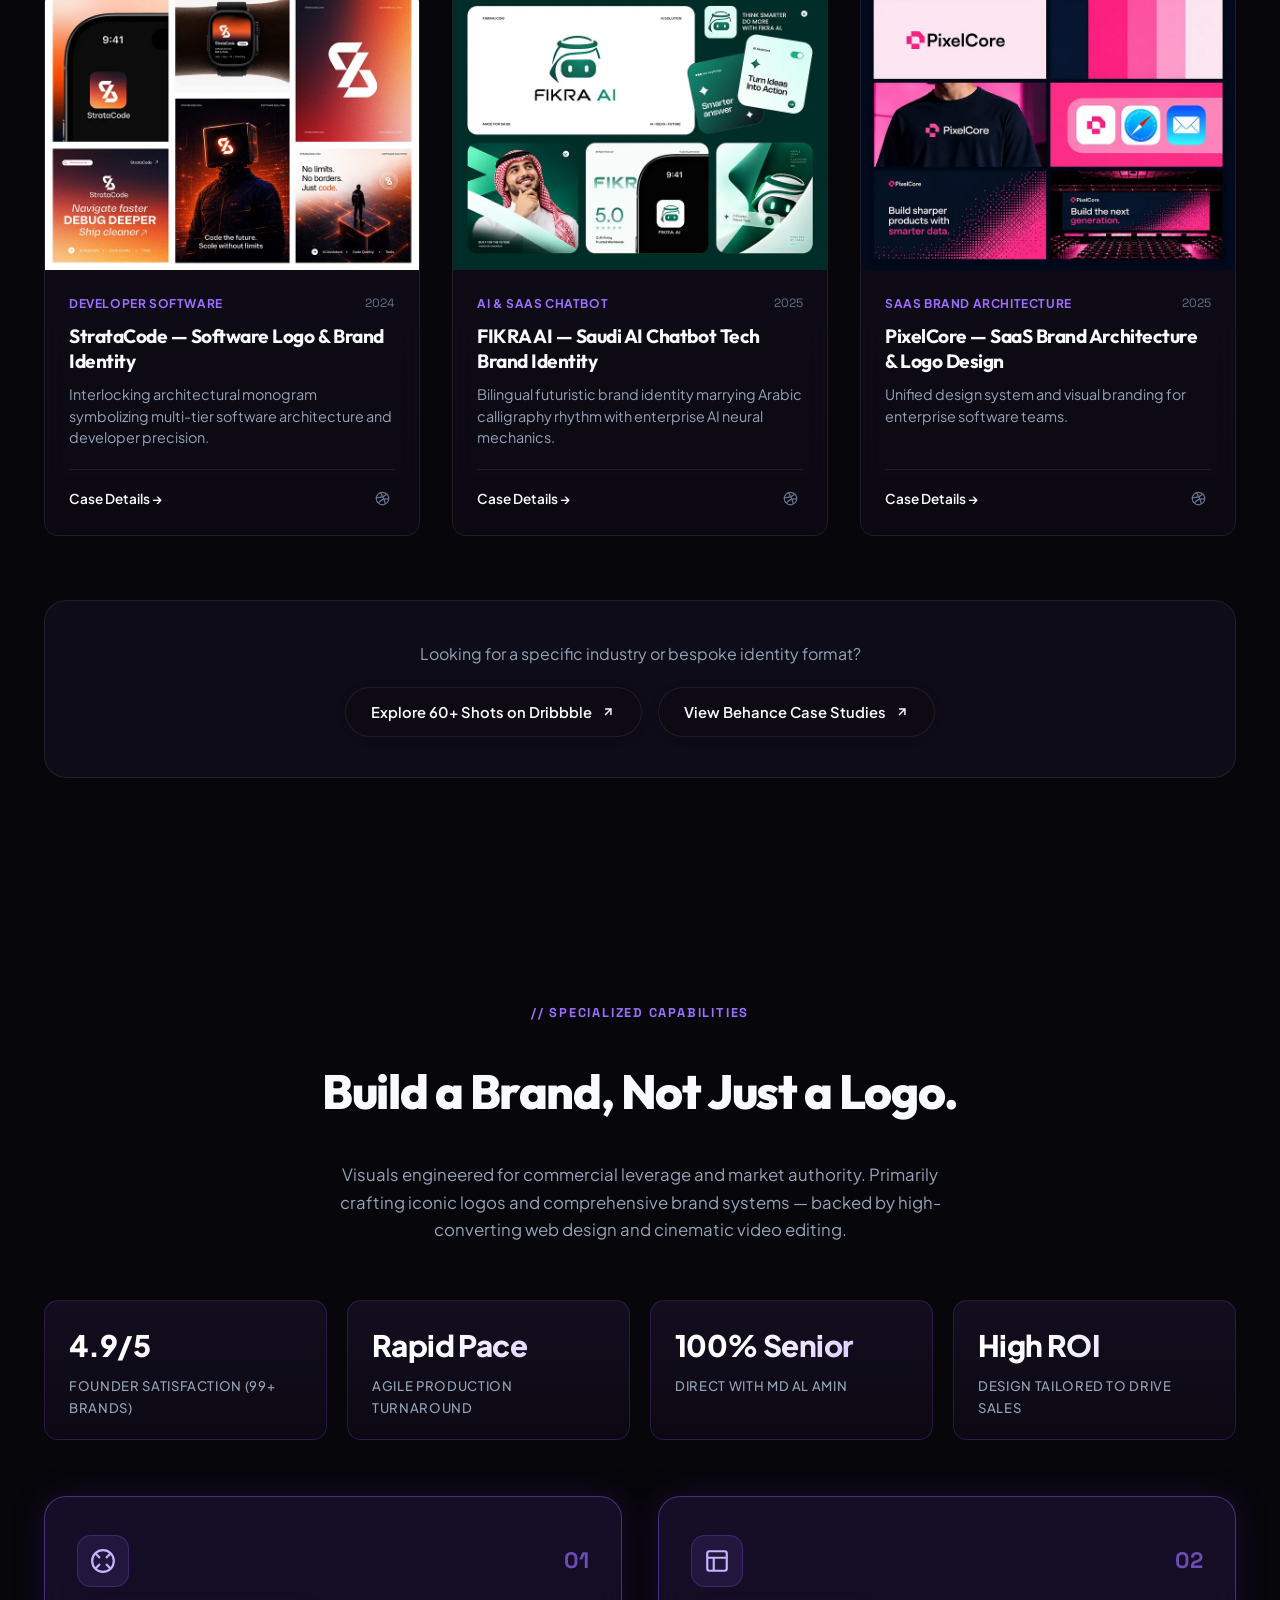
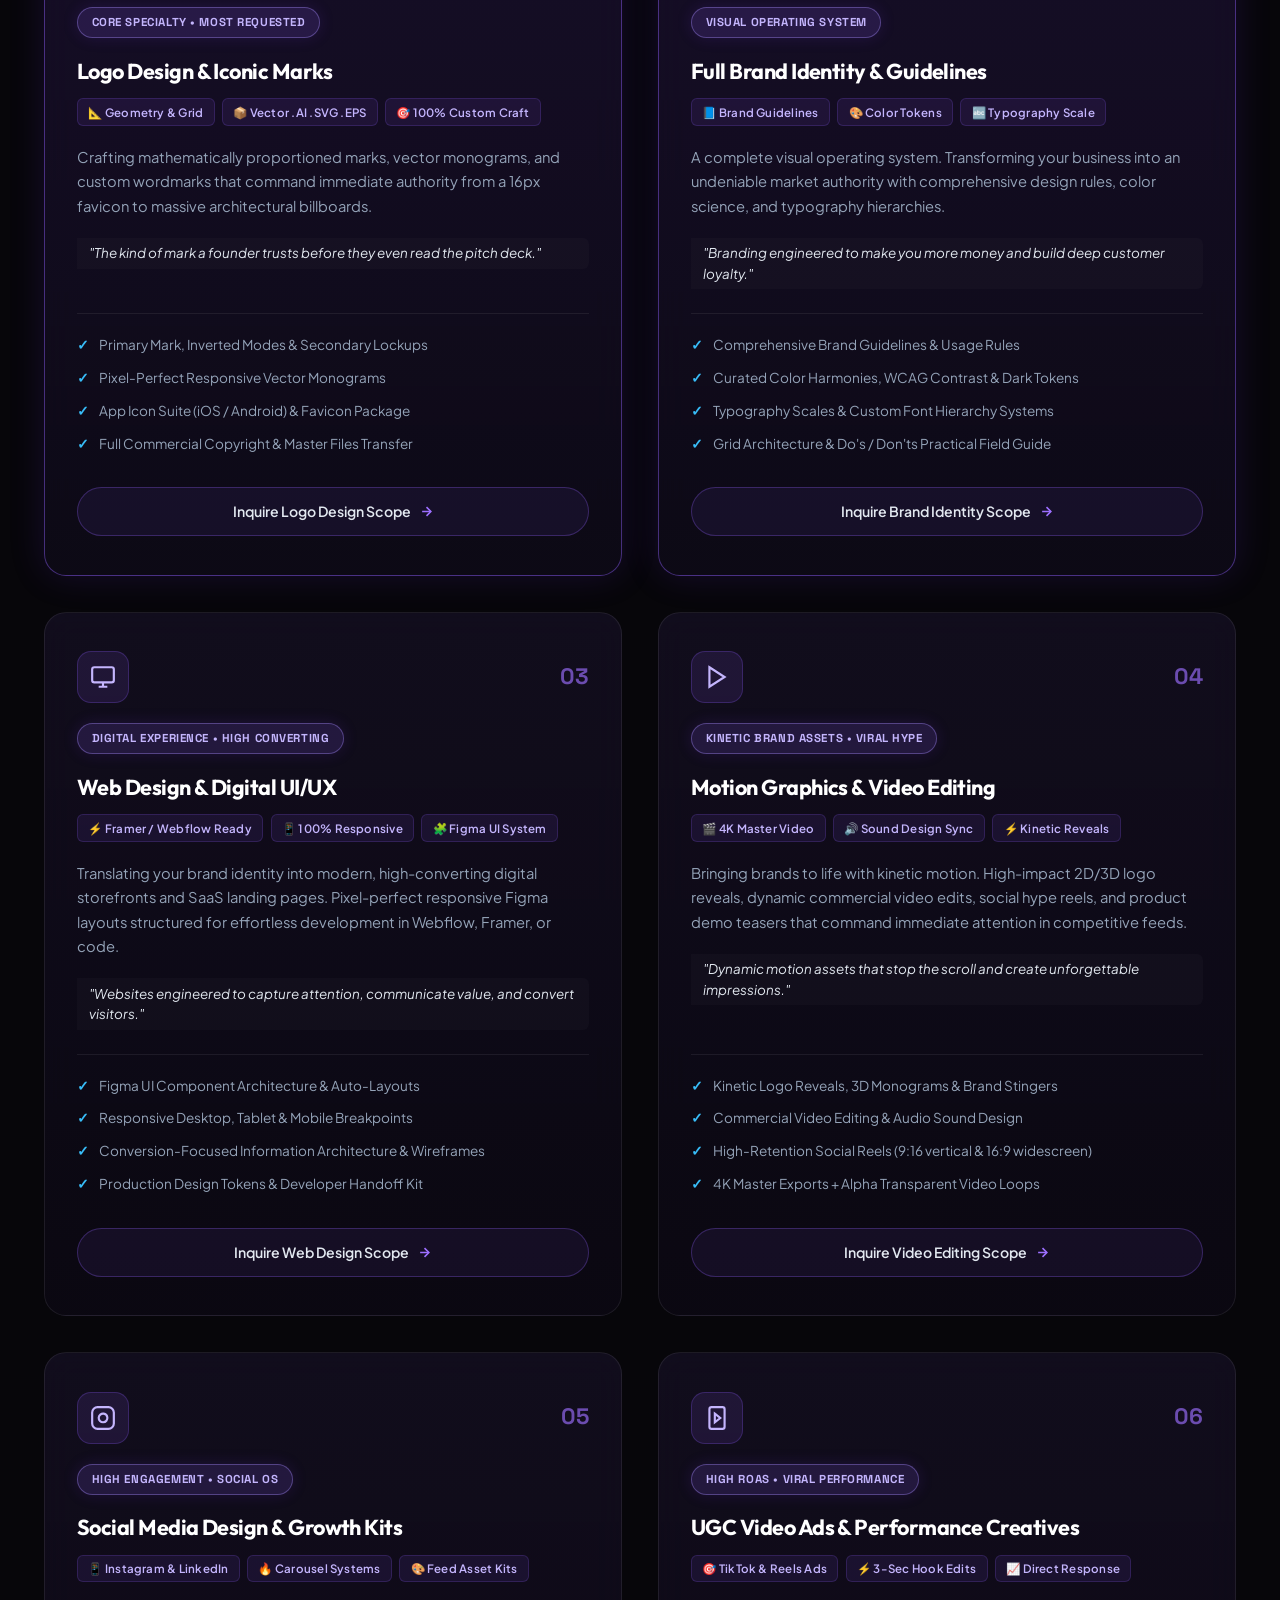
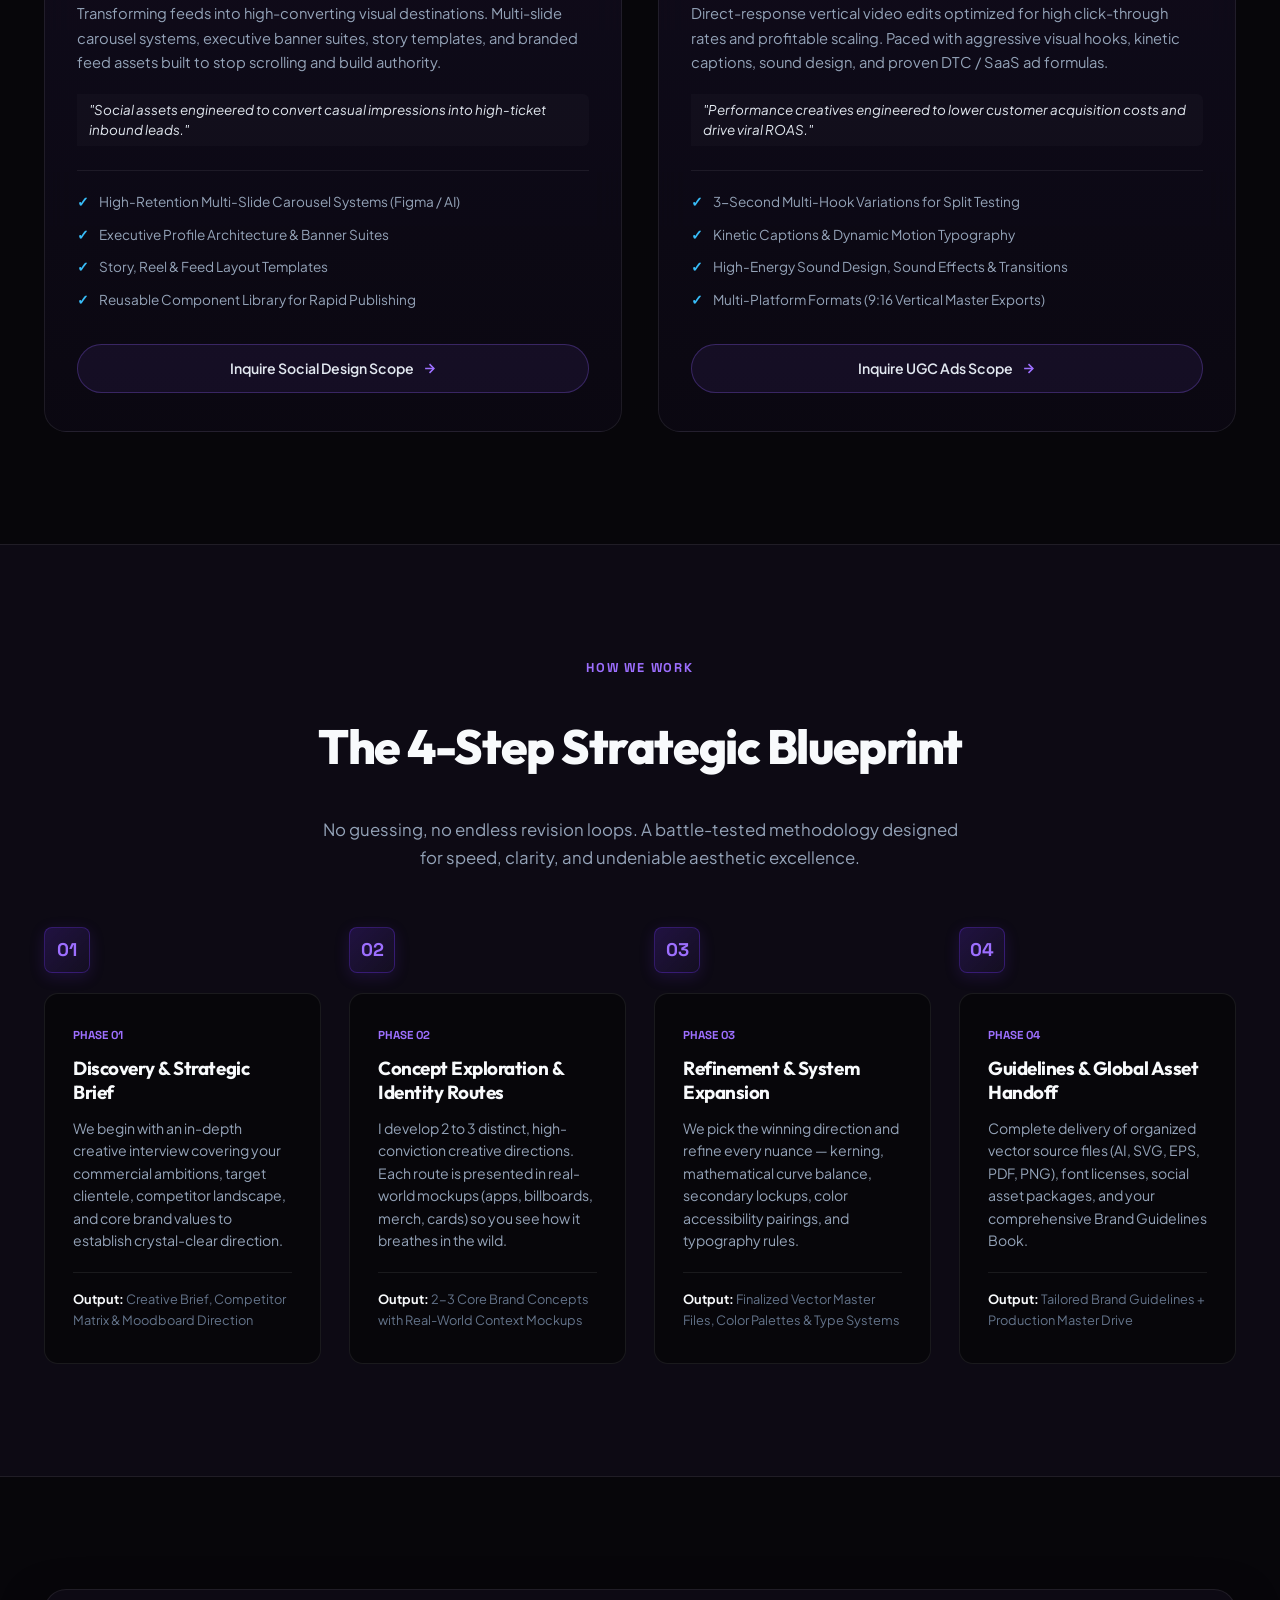
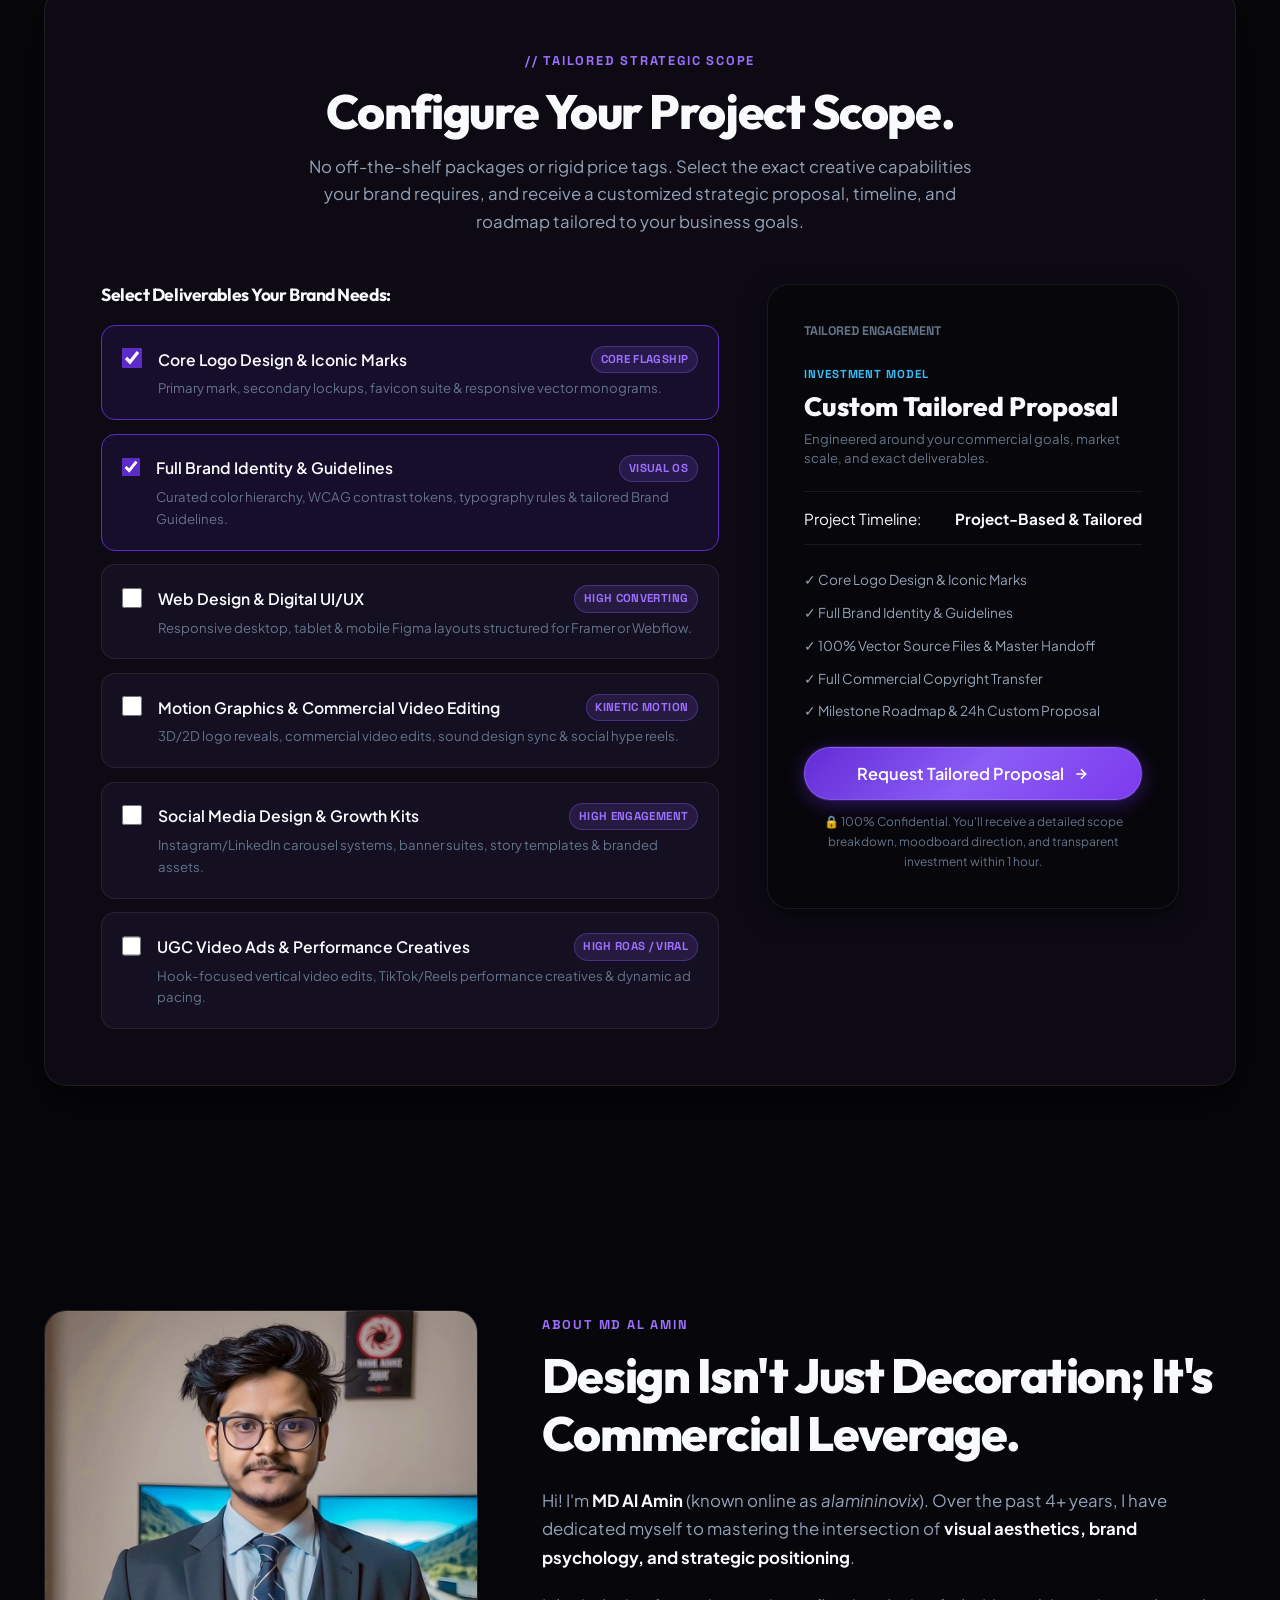
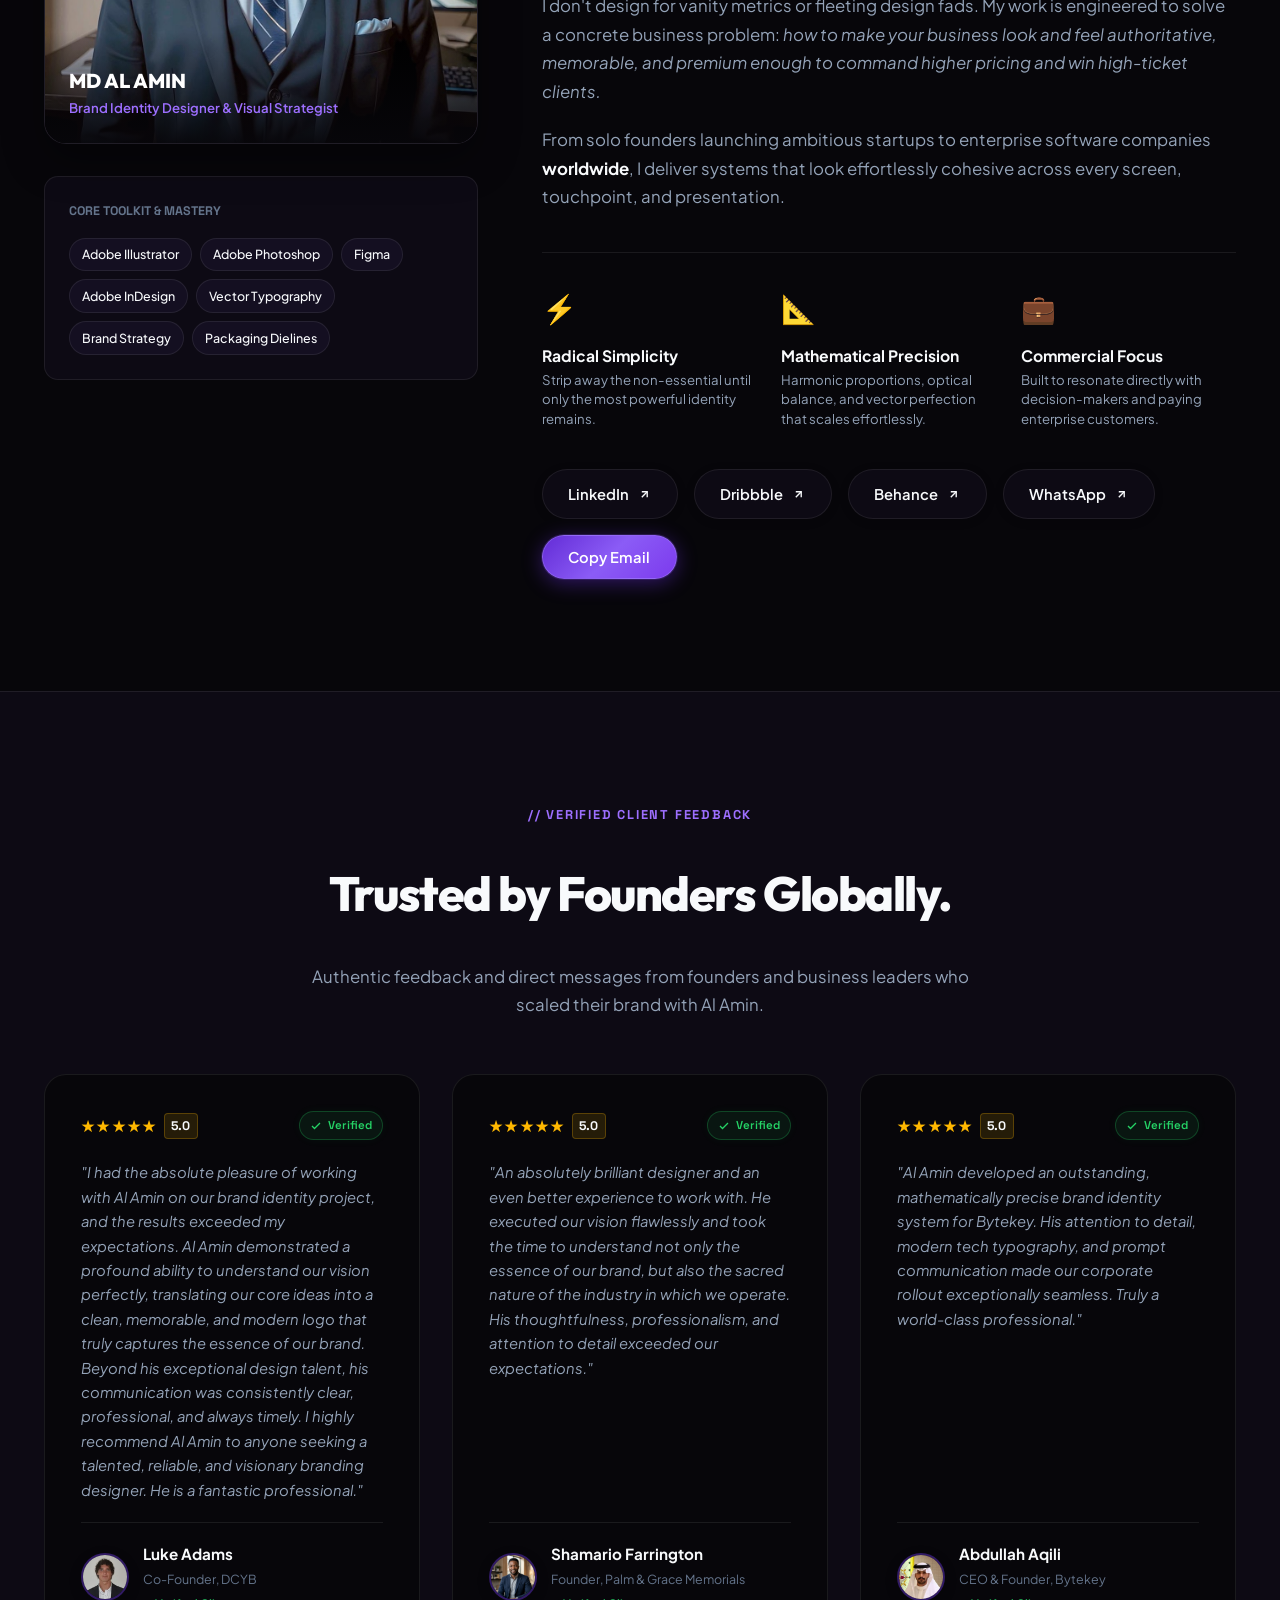
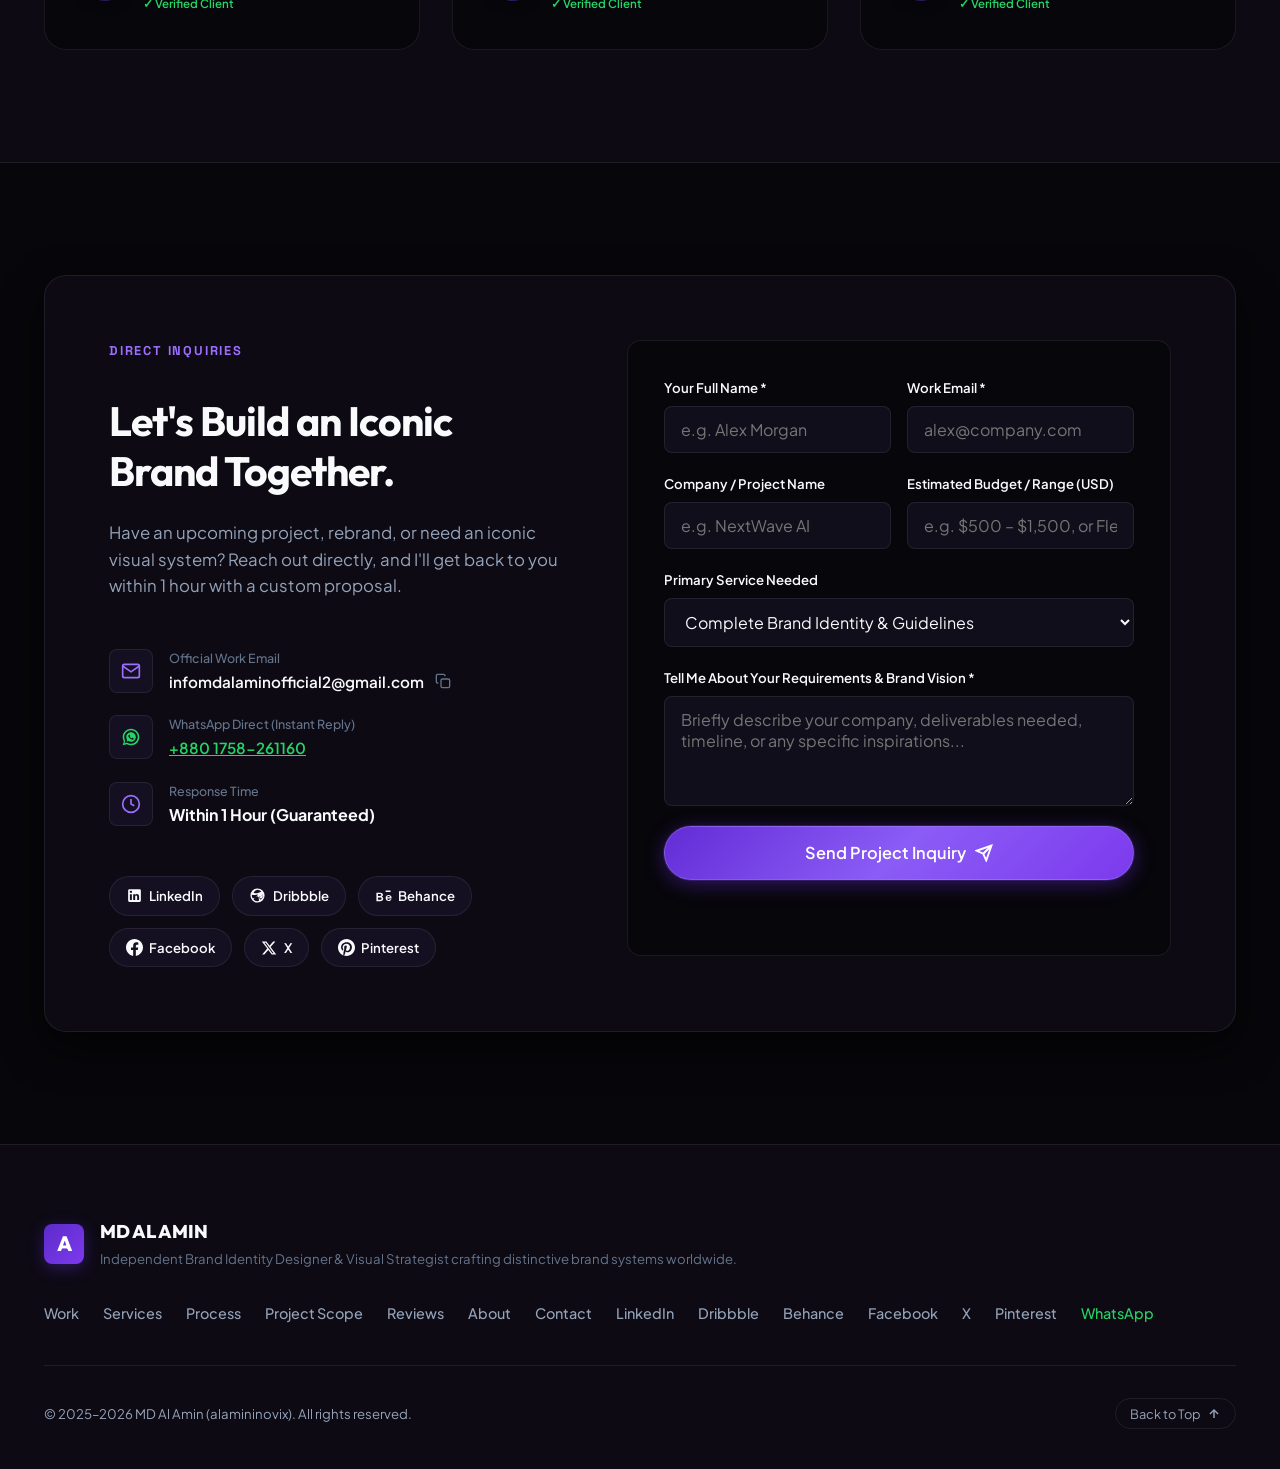
==== commit 7bb2de49: "Restore Quick Connect social profiles and brief button with sleek mobile scrolling" ====
--- a/index.html
+++ b/index.html
@@ -66,7 +66,7 @@
   <!-- Netlify Identity Widget for Decap CMS Authentication -->
   <script src="https://identity.netlify.com/v1/netlify-identity-widget.js"></script>
 
-  <link rel="stylesheet" href="style.css?v=21">
+  <link rel="stylesheet" href="style.css?v=22">
 </head>
 <body>
   <!-- Ambient background glow elements -->
@@ -1532,6 +1532,48 @@
           </div>
           <span class="action-card-btn copy-btn-tag">Copy</span>
         </div>
+
+        <div class="connect-social-section">
+          <span class="connect-socials-title">Follow & Portfolio Profiles</span>
+          <div class="connect-social-grid">
+            <a href="https://www.linkedin.com/in/alamininovix/" target="_blank" rel="noopener" class="connect-social-item" title="LinkedIn">
+              <svg width="18" height="18" viewBox="0 0 24 24" fill="currentColor"><path d="M19 3a2 2 0 0 1 2 2v14a2 2 0 0 1-2 2H5a2 2 0 0 1-2-2V5a2 2 0 0 1 2-2h14m-.5 15.5v-5.3a3.26 3.26 0 0 0-3.26-3.26c-.85 0-1.84.52-2.28 1.3v-1.11h-2.79v8.37h2.79v-4.93c0-.77.62-1.4 1.39-1.4a1.4 1.4 0 0 1 1.4 1.4v4.93h2.75M6.88 8.56a1.68 1.68 0 0 0 1.68-1.68c0-.93-.75-1.69-1.68-1.69a1.69 1.69 0 0 0-1.69 1.69c0 .93.76 1.68 1.69 1.68m1.39 9.94v-8.37H5.5v8.37h2.77z"/></svg>
+              <span>LinkedIn</span>
+            </a>
+
+            <a href="https://dribbble.com/alamininovix" target="_blank" rel="noopener" class="connect-social-item" title="Dribbble">
+              <svg width="18" height="18" viewBox="0 0 24 24" fill="currentColor"><path d="M12 2a10 10 0 0 0-10 10 10 10 0 0 0 10 10 10 10 0 0 0 10-10A10 10 0 0 0 12 2zm7.93 9.07a8.04 8.04 0 0 1-4.04 7.03 15.35 15.35 0 0 1-1.39-4.8 17.5 17.5 0 0 0 5.43-2.23zm-7.93 8.93a8.07 8.07 0 0 1-5.63-2.29c.14-.24 1.93-3.24 6.07-4.66.97 2.64 1.7 5.09 1.91 5.95a8.1 8.1 0 0 1-2.35 1zm-6.93-3.95c-.67-1.18-1.07-2.54-1.07-4.05 0-.41.03-.82.1-1.21 2.37.51 5.75.92 8.44-.06-.17.47-1.89 5.01-7.47 5.32zm.98-7.25c.01-.02.01-.03.02-.05A8.04 8.04 0 0 1 12 4a7.97 7.97 0 0 1 5.46 2.19c-2.45 1.54-5.32 2.54-8.83 2.54-.86 0-1.74-.06-2.58-.19zm13.1 1.76c.55 1.05.85 2.24.85 3.51 0 .28-.02.56-.05.83-2.02.77-4.22 1.2-6.55 1.25-.13-.39-.27-.8-.43-1.22 3.63-1.63 5.56-3.88 6.18-4.37z"/></svg>
+              <span>Dribbble</span>
+            </a>
+
+            <a href="https://www.behance.net/alamininovix" target="_blank" rel="noopener" class="connect-social-item" title="Behance">
+              <svg width="18" height="18" viewBox="0 0 24 24" fill="currentColor"><path d="M22 7h-7V5h7v2zm-2.8 4.3c-2.4 0-4.2 1.6-4.2 4.2 0 2.8 1.9 4.3 4.4 4.3 1.9 0 3.3-.9 3.8-2.5h-2.1c-.2.5-.9.9-1.7.9-1.2 0-2.1-.8-2.2-2.1h6.1c.1-.4.1-.7.1-1 0-2.2-1.7-3.8-4.2-3.8zm-2 3.2c.2-1 .9-1.7 2-1.7s1.8.7 1.9 1.7h-3.9zm-10-6.5h-5.2v12h5.2c2.7 0 4.4-1.4 4.4-3.5 0-1.4-.8-2.4-2.1-2.8 1-.5 1.7-1.3 1.7-2.6 0-1.9-1.6-3.1-4-3.1zm-3 4.7v-2.7h2.9c1.1 0 1.8.5 1.8 1.4 0 .9-.7 1.3-1.8 1.3h-2.9zm0 5.3v-3.3h3.2c1.2 0 2 .5 2 1.6 0 1.2-.8 1.7-2 1.7h-3.2z"/></svg>
+              <span>Behance</span>
+            </a>
+
+            <a href="https://www.facebook.com/alamininovix/" target="_blank" rel="noopener" class="connect-social-item" title="Facebook">
+              <svg width="18" height="18" viewBox="0 0 24 24" fill="currentColor"><path d="M24 12.073c0-6.627-5.373-12-12-12s-12 5.373-12 12c0 5.99 4.388 10.954 10.125 11.854v-8.385H7.078v-3.47h3.047V9.43c0-3.007 1.792-4.669 4.533-4.669 1.312 0 2.686.235 2.686.235v2.953H15.83c-1.491 0-1.956.925-1.956 1.874v2.25h3.328l-.532 3.47h-2.796v8.385C19.612 23.027 24 18.062 24 12.073z"/></svg>
+              <span>Facebook</span>
+            </a>
+
+            <a href="https://x.com/alamininovix" target="_blank" rel="noopener" class="connect-social-item" title="X (Twitter)">
+              <svg width="17" height="17" viewBox="0 0 24 24" fill="currentColor"><path d="M18.244 2.25h3.308l-7.227 8.26 8.502 11.24H16.17l-5.214-6.817L4.99 21.75H1.68l7.73-8.835L1.254 2.25H8.08l4.713 6.231zm-1.161 17.52h1.833L7.084 4.126H5.117z"/></svg>
+              <span>X</span>
+            </a>
+
+            <a href="https://www.pinterest.com/alamininovix/" target="_blank" rel="noopener" class="connect-social-item" title="Pinterest">
+              <svg width="18" height="18" viewBox="0 0 24 24" fill="currentColor"><path d="M12 0C5.373 0 0 5.372 0 12c0 5.084 3.163 9.426 7.627 11.174-.105-.949-.2-2.405.042-3.441.218-.937 1.407-5.965 1.407-5.965s-.359-.719-.359-1.782c0-1.668.967-2.914 2.171-2.914 1.023 0 1.518.769 1.518 1.69 0 1.029-.655 2.568-.994 3.995-.283 1.194.599 2.169 1.777 2.169 2.133 0 3.772-2.249 3.772-5.495 0-2.873-2.064-4.882-5.012-4.882-3.414 0-5.418 2.561-5.418 5.207 0 1.031.397 2.138.893 2.738a.36.36 0 0 1 .083.345l-.333 1.36c-.053.22-.174.267-.402.161-1.499-.698-2.436-2.889-2.436-4.649 0-3.785 2.75-7.262 7.929-7.262 4.163 0 7.398 2.967 7.398 6.931 0 4.136-2.607 7.464-6.227 7.464-1.216 0-2.359-.631-2.75-1.378l-.748 2.853c-.271 1.043-1.002 2.35-1.492 3.146C9.57 23.812 10.763 24 12 24c6.627 0 12-5.373 12-12 0-6.628-5.373-12-12-12z"/></svg>
+              <span>Pinterest</span>
+            </a>
+          </div>
+        </div>
+
+        <div class="connect-footer-cta">
+          <a href="#contact" class="btn btn-primary btn-block" id="connectModalToFormBtn">
+            <span>Send Custom Project Brief</span>
+            <svg width="14" height="14" viewBox="0 0 24 24" fill="none" stroke="currentColor" stroke-width="2.5"><line x1="5" y1="12" x2="19" y2="12"></line><polyline points="12 5 19 12 12 19"></polyline></svg>
+          </a>
+        </div>
       </div>
     </div>
   </dialog>
@@ -1542,7 +1584,7 @@
     <span class="toast-message" id="toastMessage">Action completed!</span>
   </div>
 
-  <script src="script.js?v=21" defer></script>
+  <script src="script.js?v=22" defer></script>
   <!-- Netlify Identity redirect on login -->
   <script>
     if (window.netlifyIdentity) {
--- a/style.css
+++ b/style.css
@@ -2903,24 +2903,52 @@
     font-size: 0.85rem;
   }
   .quick-connect-modal {
-    width: 92%;
-    max-width: 400px;
+    width: 94%;
+    max-width: 420px;
+    max-height: 92vh;
+  }
+  .connect-modal-card {
+    max-height: 92vh;
+    display: flex;
+    flex-direction: column;
   }
   .connect-modal-header {
-    padding: 1.35rem 1.25rem 1.15rem;
+    padding: 1.15rem 1.15rem 0.9rem;
+    flex-shrink: 0;
   }
   .connect-modal-body {
-    padding: 1.25rem 1.15rem 1.5rem;
-    gap: 0.85rem;
+    padding: 1rem 1.15rem 1.25rem;
+    gap: 0.75rem;
+    overflow-y: auto;
+    -webkit-overflow-scrolling: touch;
   }
   .connect-action-card {
-    padding: 0.85rem 1rem;
-    gap: 0.85rem;
+    padding: 0.8rem 0.95rem;
+    gap: 0.75rem;
   }
   .mail-action-card .action-card-val {
     font-size: 0.78rem;
     line-height: 1.35;
     word-break: break-all;
+  }
+  .connect-social-section {
+    padding-top: 0.75rem;
+    gap: 0.5rem;
+  }
+  .connect-social-grid {
+    gap: 0.45rem;
+  }
+  .connect-social-item {
+    padding: 0.55rem 0.35rem;
+    font-size: 0.75rem;
+    gap: 0.35rem;
+  }
+  .connect-footer-cta {
+    margin-top: 0.25rem;
+  }
+  .connect-footer-cta .btn {
+    padding: 0.75rem 1rem;
+    font-size: 0.85rem;
   }
 }
 
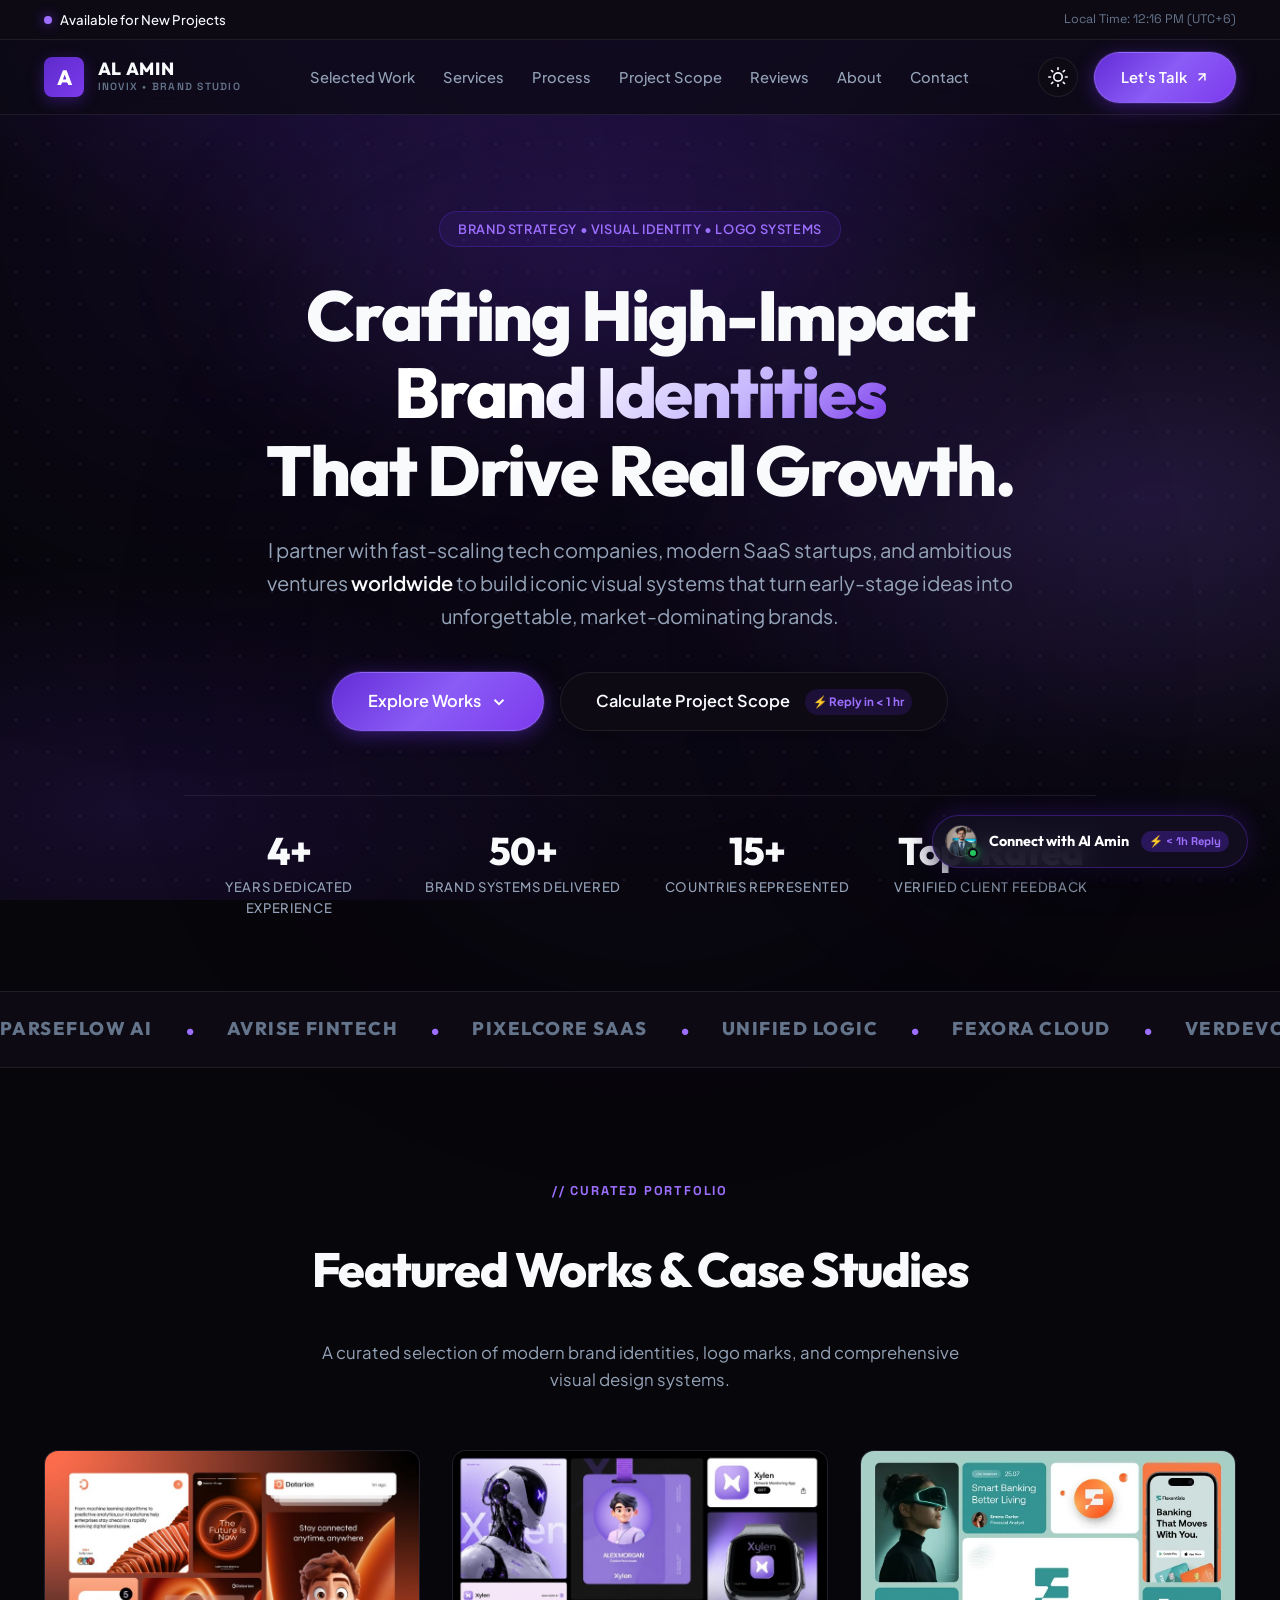
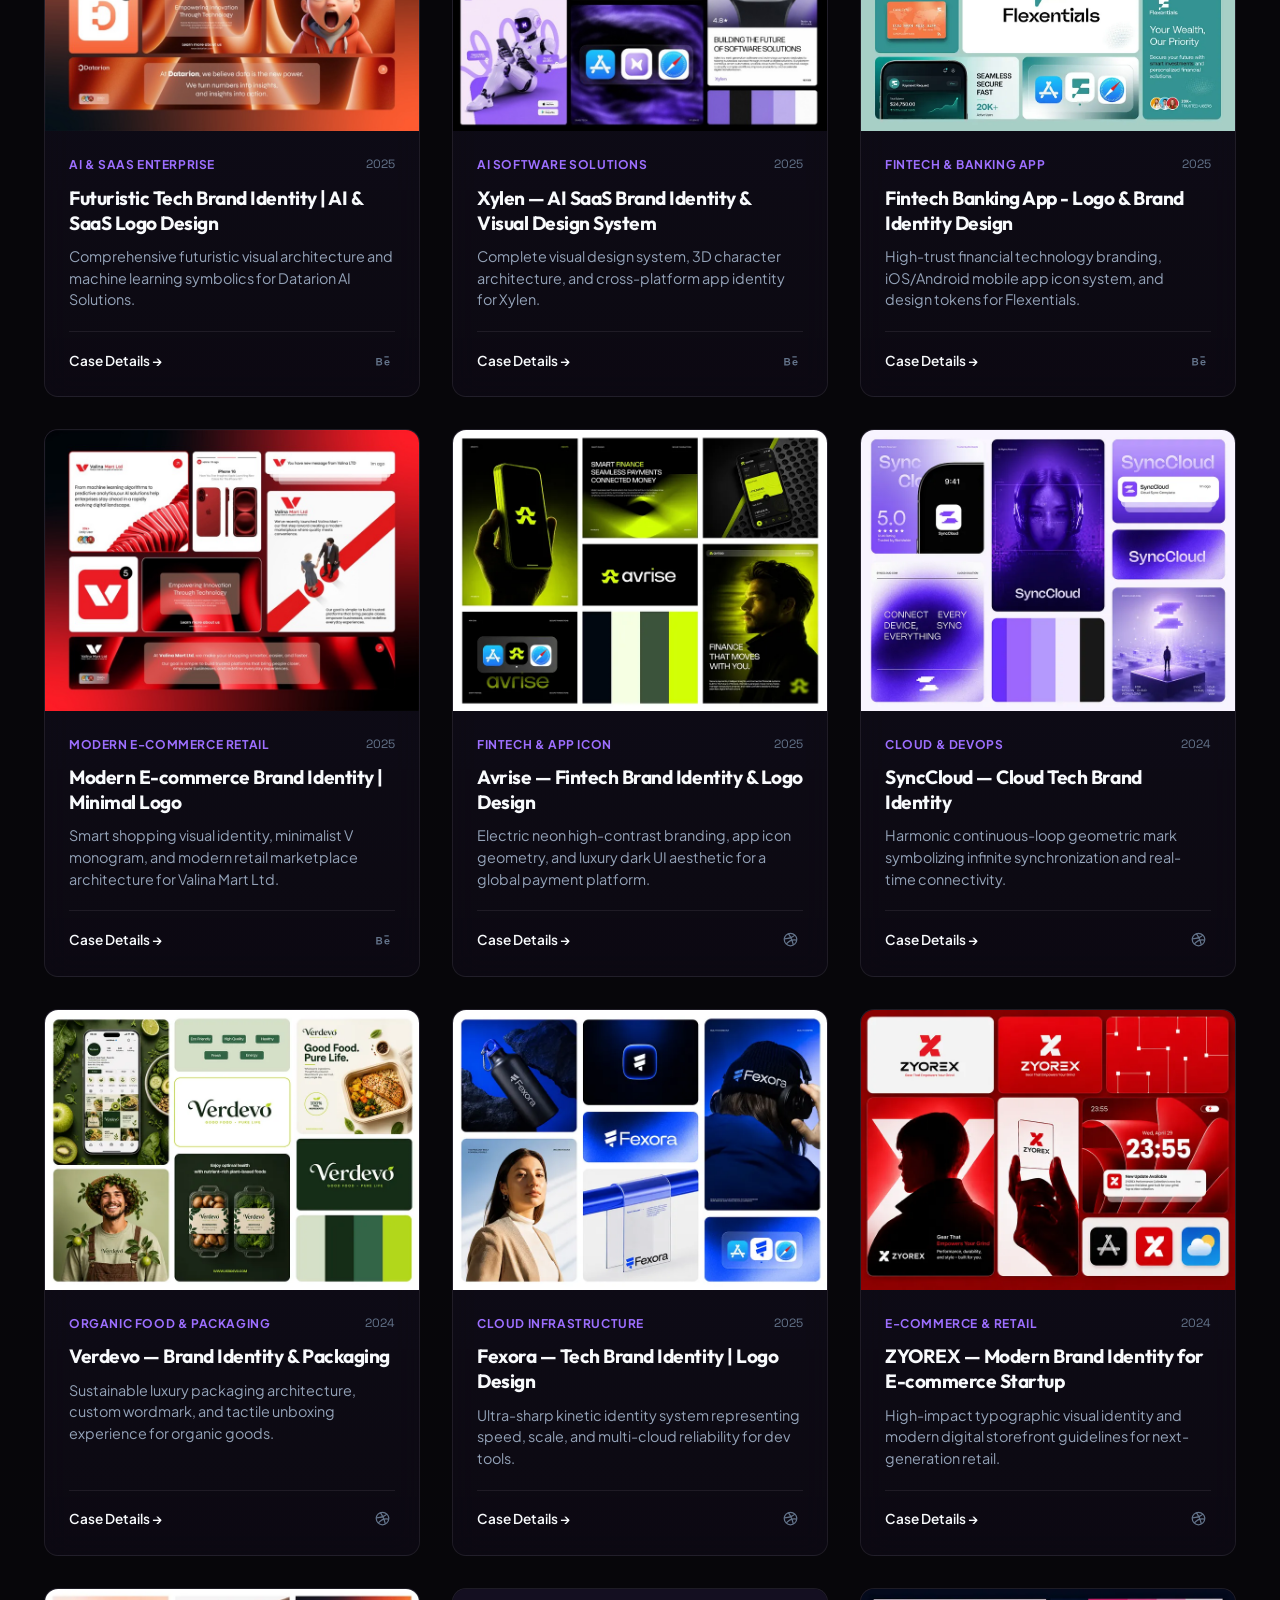
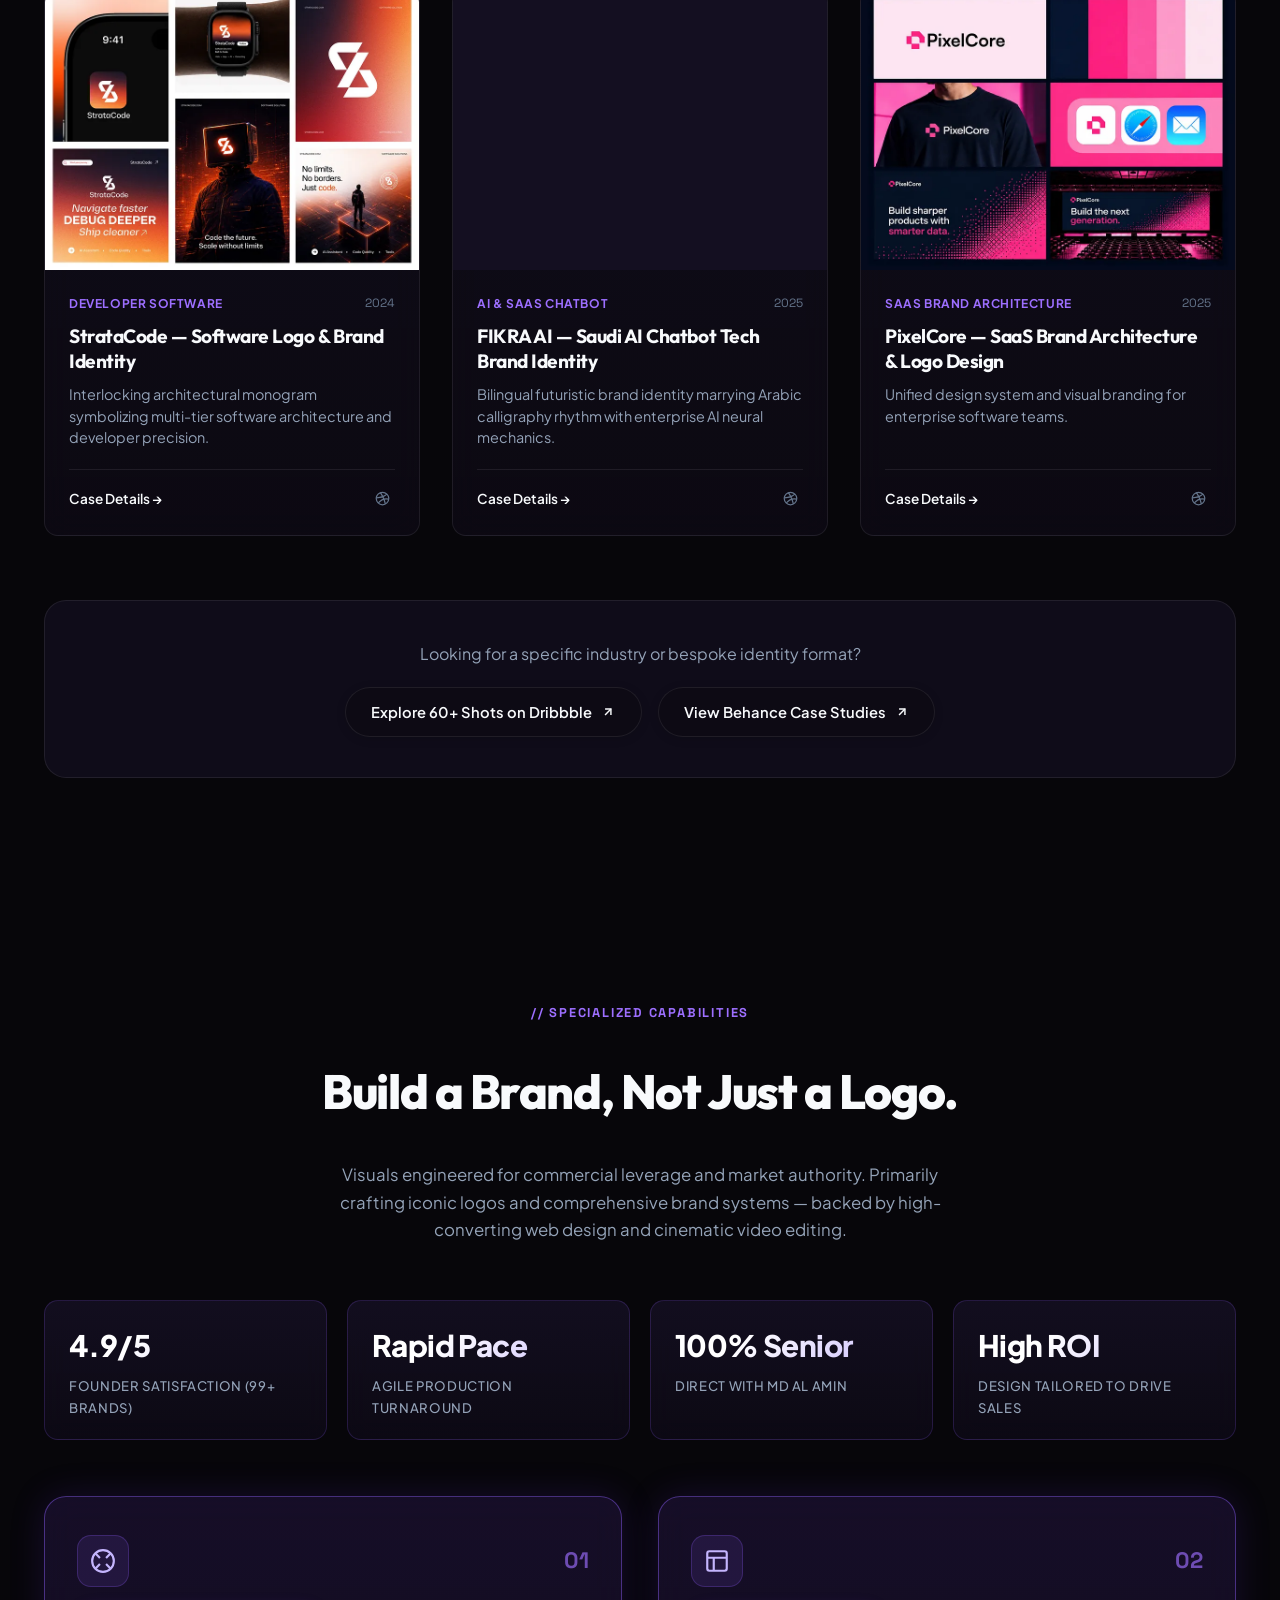
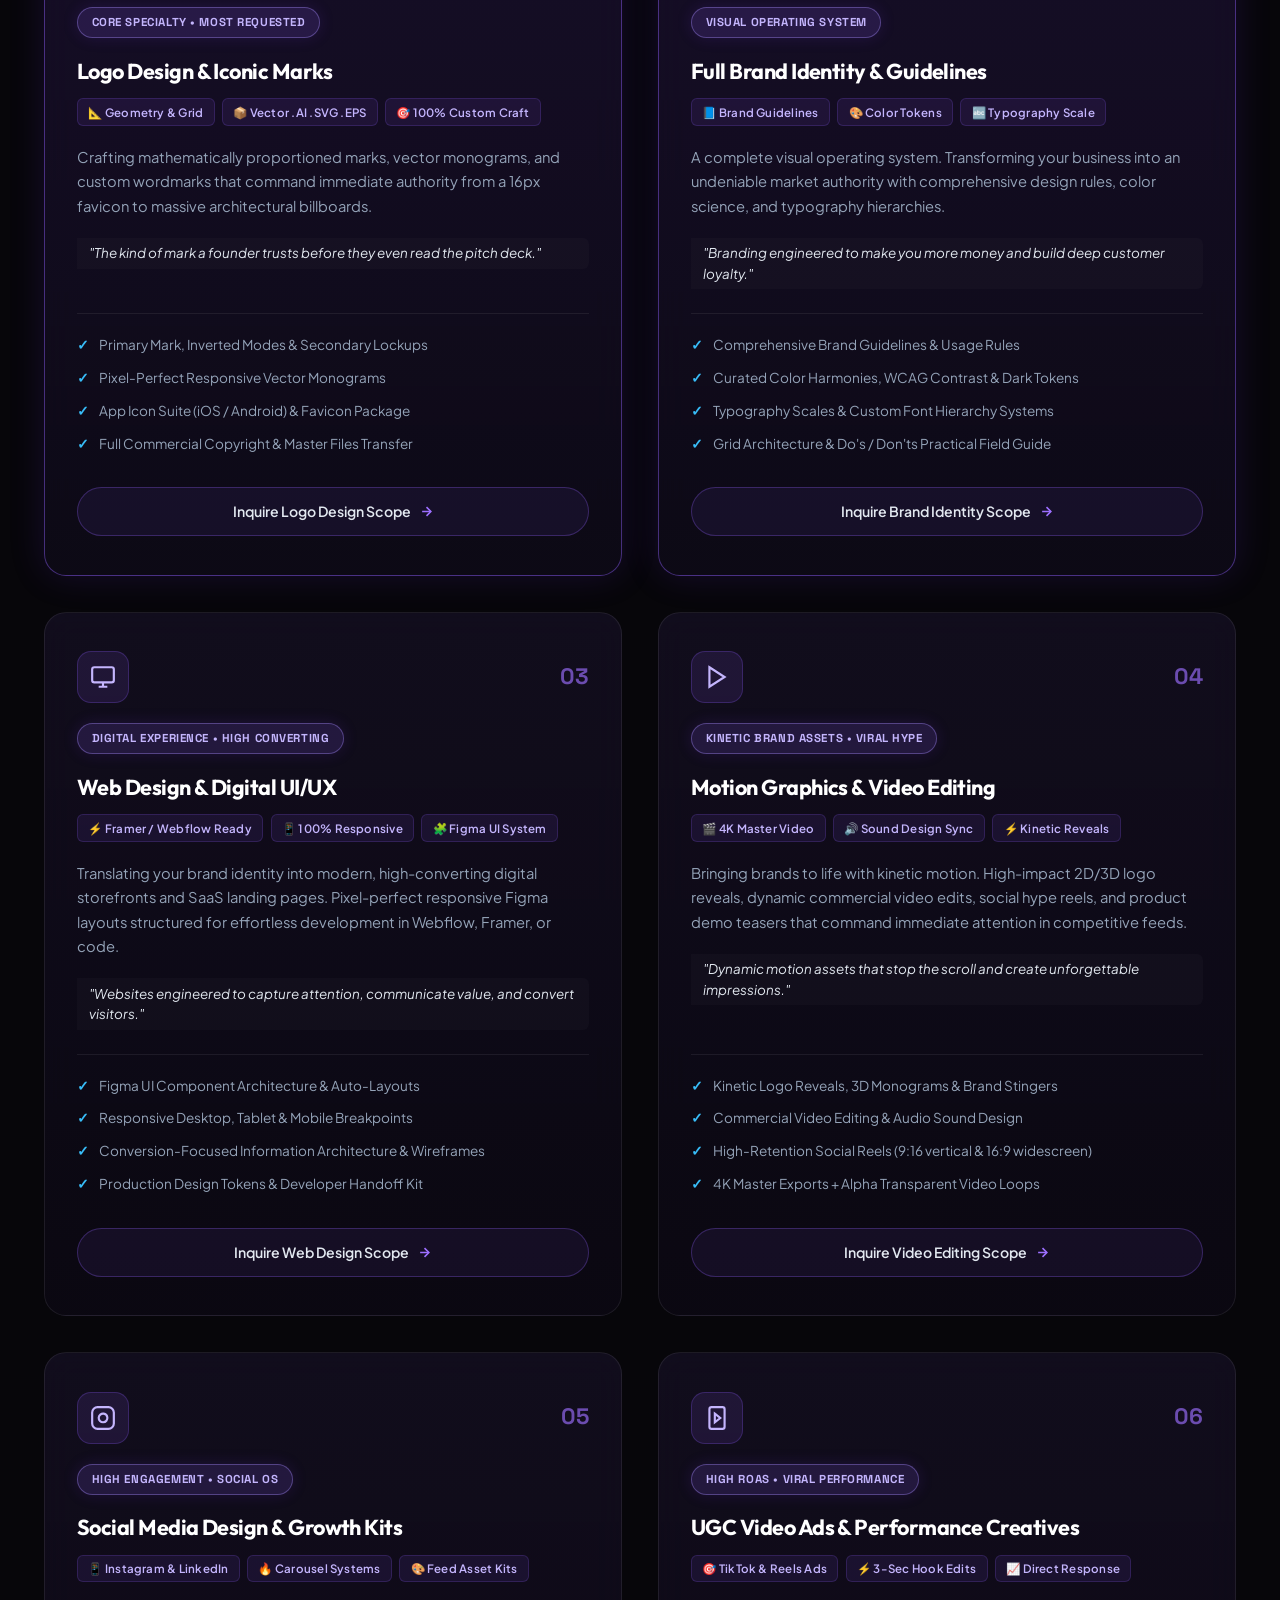
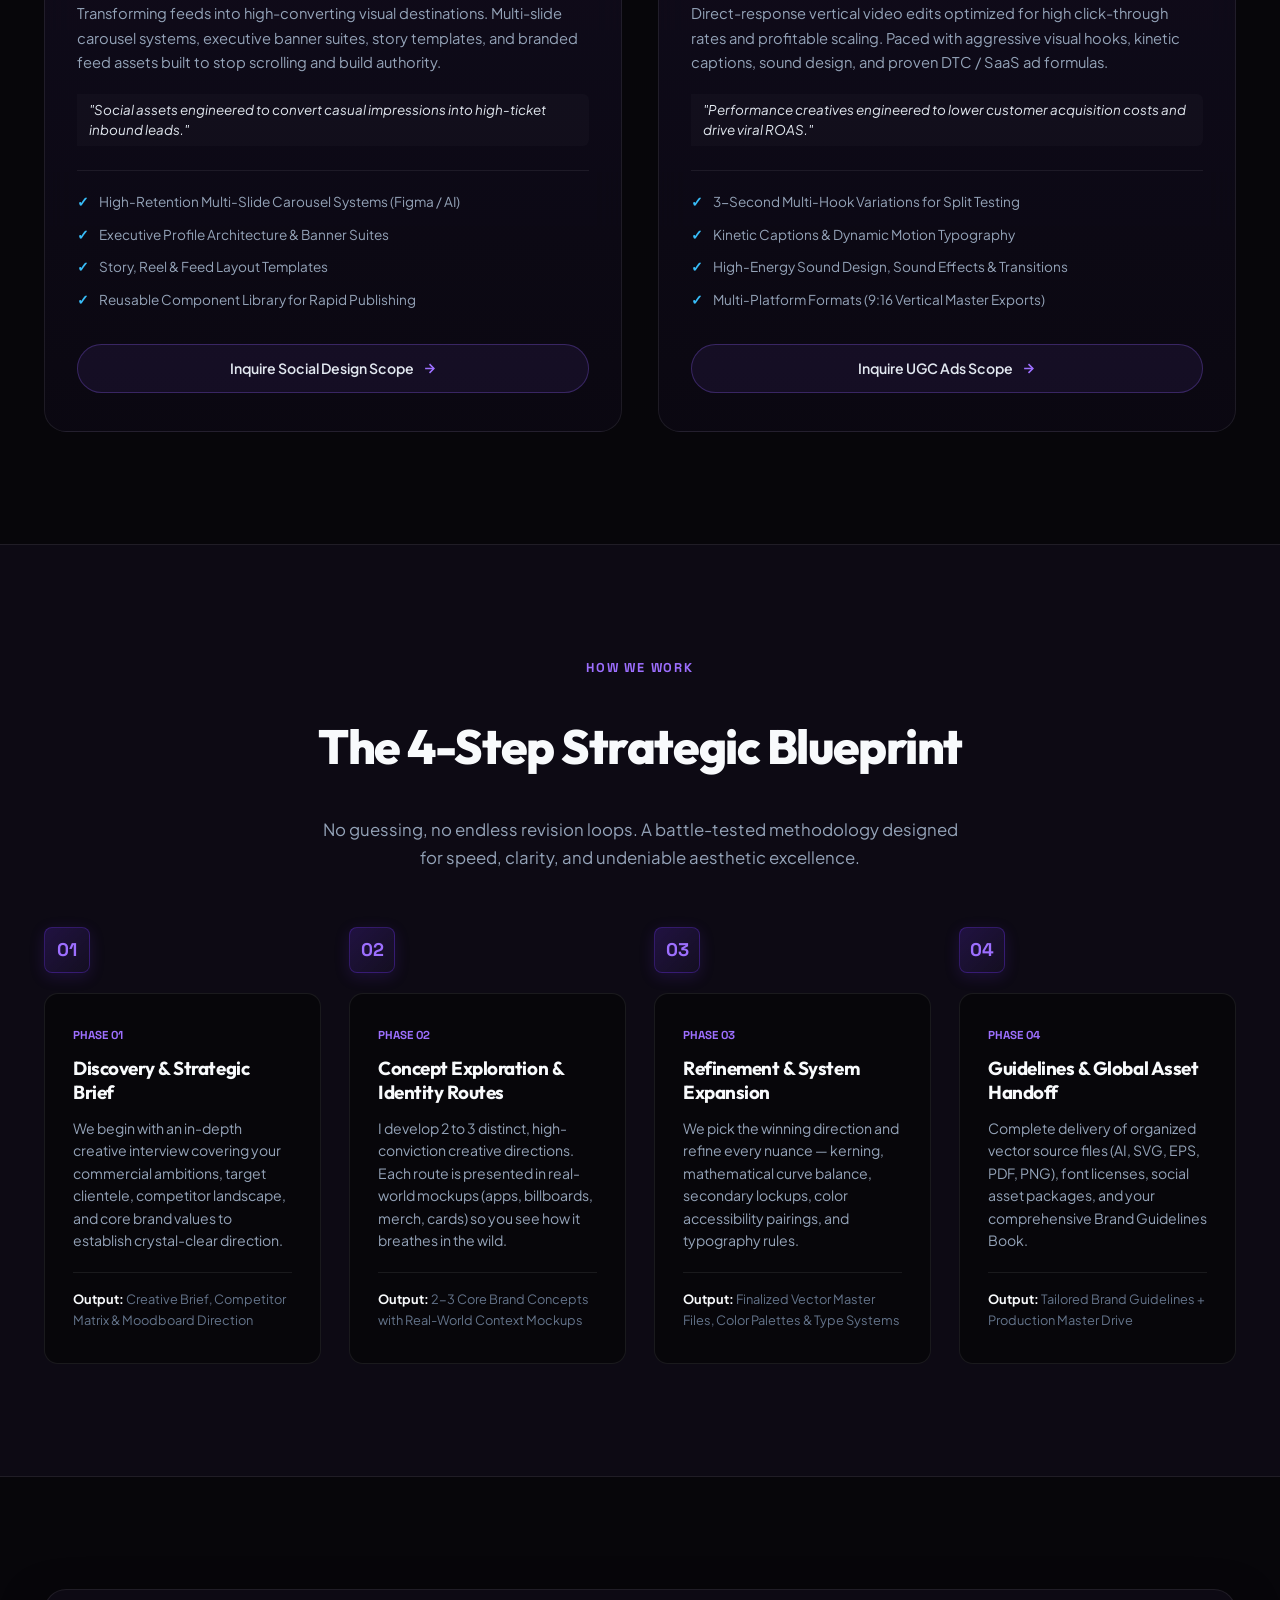
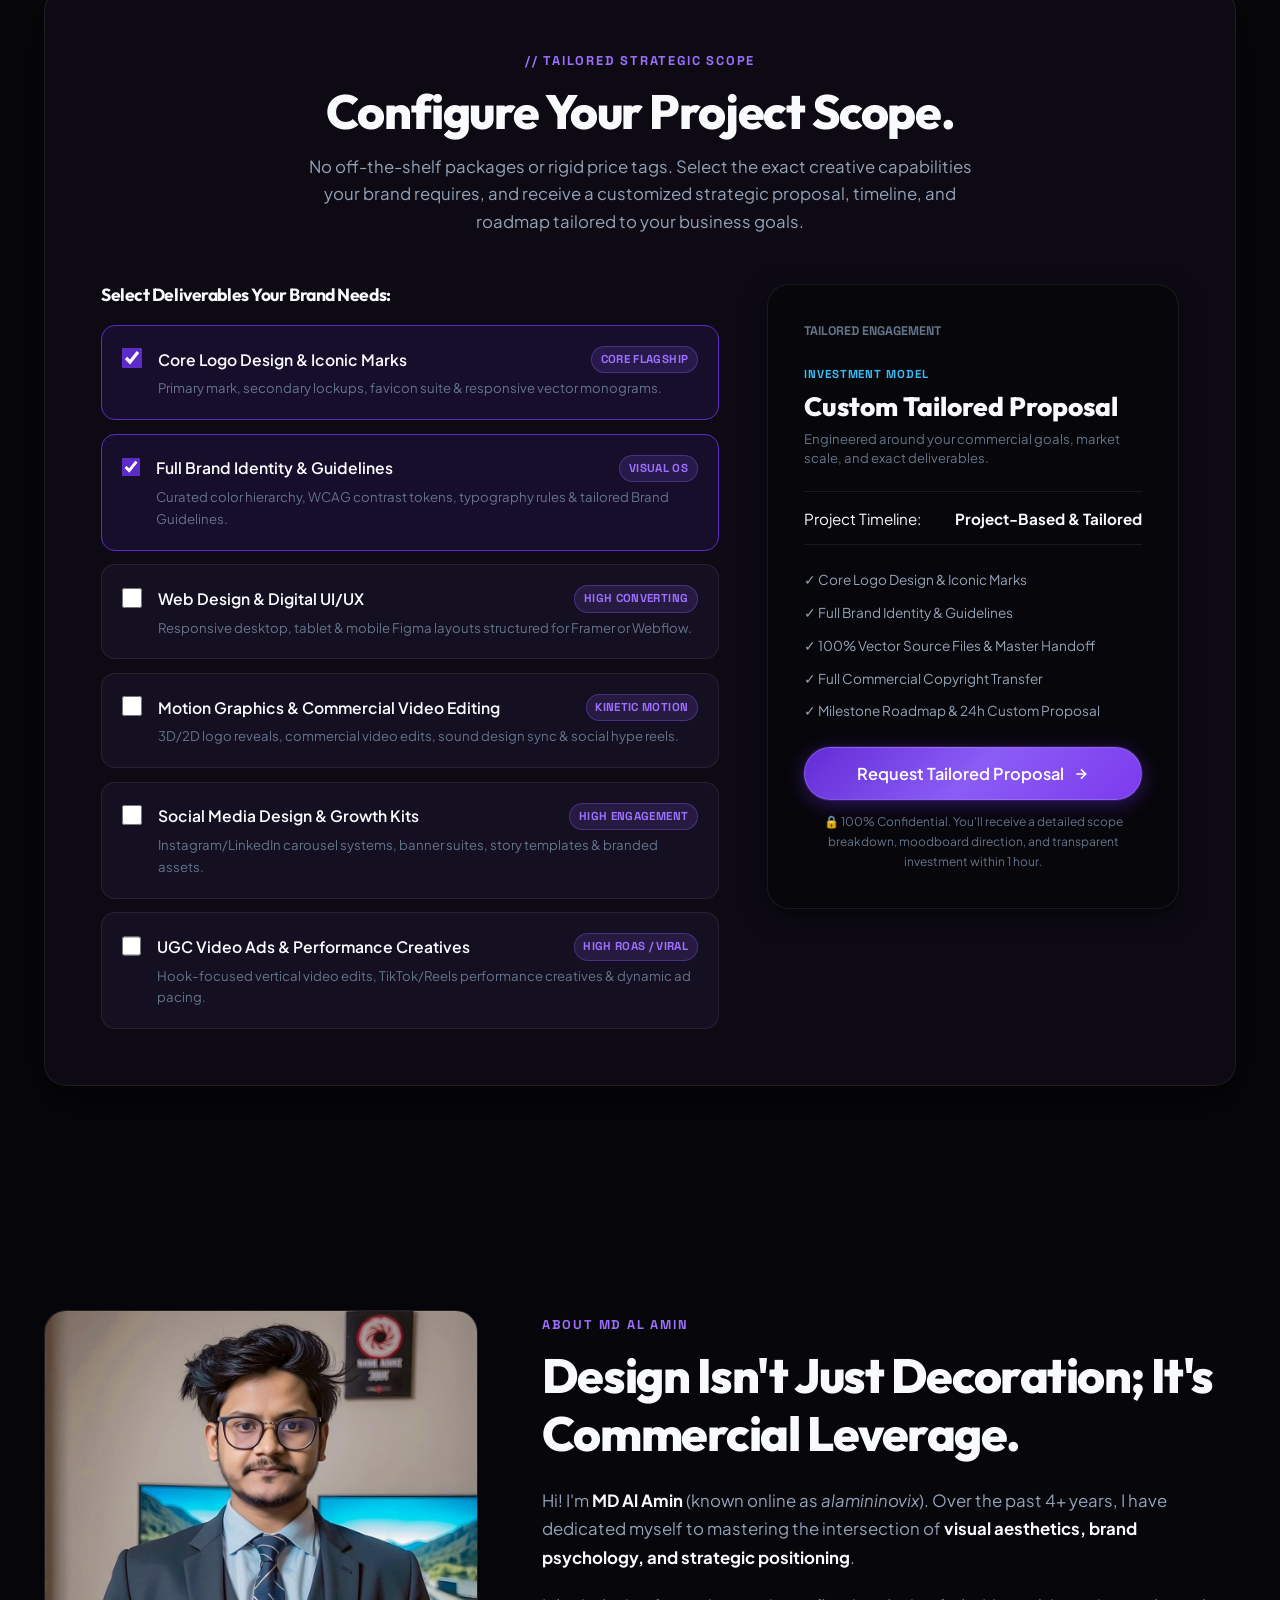
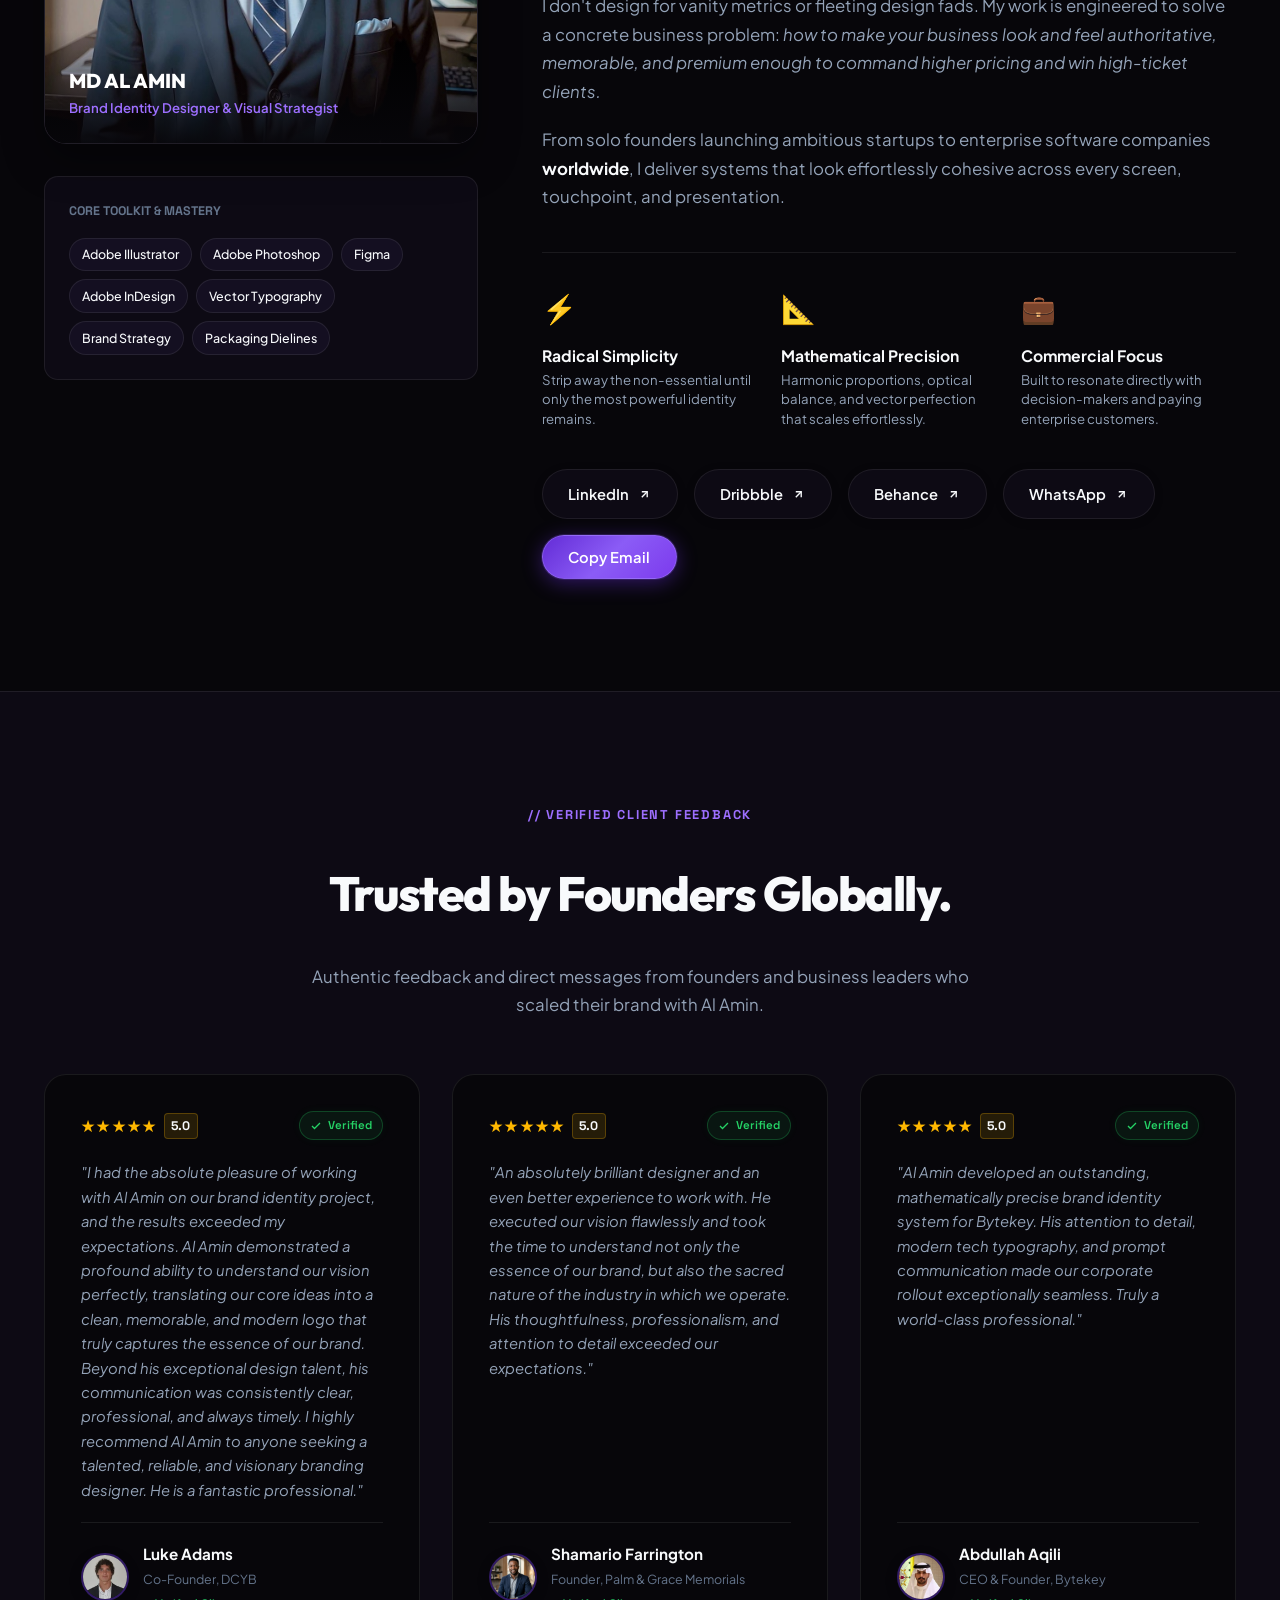
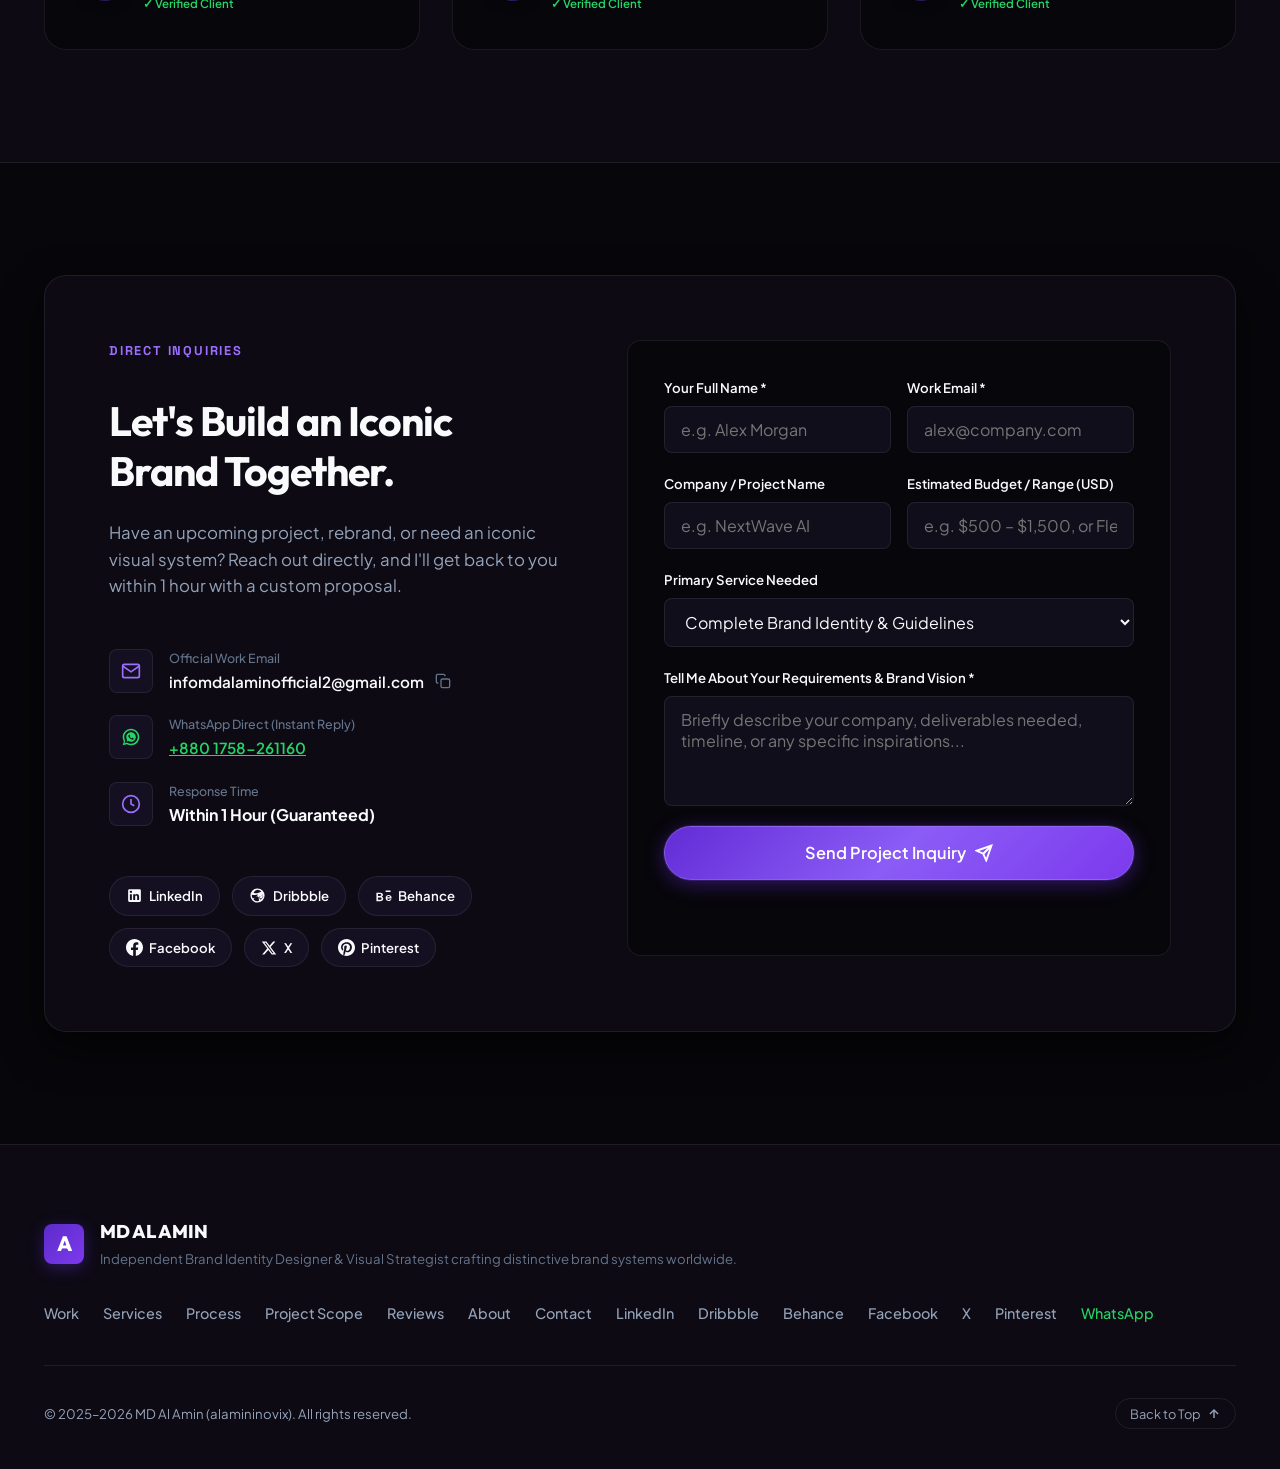
==== commit 8bac907c: "Fix exact matching size for Behance and Pinterest and align all social buttons on mobile" ====
--- a/index.html
+++ b/index.html
@@ -66,7 +66,7 @@
   <!-- Netlify Identity Widget for Decap CMS Authentication -->
   <script src="https://identity.netlify.com/v1/netlify-identity-widget.js"></script>
 
-  <link rel="stylesheet" href="style.css?v=22">
+  <link rel="stylesheet" href="style.css?v=23">
 </head>
 <body>
   <!-- Ambient background glow elements -->
@@ -1584,7 +1584,7 @@
     <span class="toast-message" id="toastMessage">Action completed!</span>
   </div>
 
-  <script src="script.js?v=22" defer></script>
+  <script src="script.js?v=23" defer></script>
   <!-- Netlify Identity redirect on login -->
   <script>
     if (window.netlifyIdentity) {
--- a/style.css
+++ b/style.css
@@ -2934,21 +2934,47 @@
   .connect-social-section {
     padding-top: 0.75rem;
     gap: 0.5rem;
+    width: 100%;
+    box-sizing: border-box;
   }
   .connect-social-grid {
-    gap: 0.45rem;
+    gap: 0.4rem;
+    grid-template-columns: repeat(3, minmax(0, 1fr));
+    width: 100%;
+    box-sizing: border-box;
   }
   .connect-social-item {
-    padding: 0.55rem 0.35rem;
-    font-size: 0.75rem;
-    gap: 0.35rem;
+    height: 38px;
+    padding: 0 0.25rem;
+    font-size: 0.70rem;
+    gap: 0.3rem;
+    min-width: 0;
+    width: 100%;
+    box-sizing: border-box;
+    white-space: nowrap;
+    overflow: hidden;
+  }
+  .connect-social-item svg {
+    width: 15px;
+    height: 15px;
+    flex-shrink: 0;
+  }
+  .connect-social-item span {
+    overflow: hidden;
+    text-overflow: ellipsis;
+    white-space: nowrap;
+    font-size: 0.70rem;
   }
   .connect-footer-cta {
     margin-top: 0.25rem;
+    width: 100%;
+    box-sizing: border-box;
   }
   .connect-footer-cta .btn {
     padding: 0.75rem 1rem;
     font-size: 0.85rem;
+    width: 100%;
+    box-sizing: border-box;
   }
 }
 
@@ -3269,8 +3295,10 @@
 
 .connect-social-grid {
   display: grid;
-  grid-template-columns: repeat(3, 1fr);
+  grid-template-columns: repeat(3, minmax(0, 1fr));
   gap: 0.65rem;
+  width: 100%;
+  box-sizing: border-box;
 }
 
 .connect-social-item {
@@ -3278,7 +3306,8 @@
   align-items: center;
   justify-content: center;
   gap: 0.45rem;
-  padding: 0.65rem 0.5rem;
+  padding: 0 0.5rem;
+  height: 42px;
   border-radius: var(--radius-sm);
   background: var(--bg-tertiary);
   border: 1px solid var(--border-color);
@@ -3287,9 +3316,23 @@
   color: var(--text-secondary);
   transition: var(--transition);
   text-decoration: none;
+  min-width: 0;
+  width: 100%;
+  box-sizing: border-box;
+  white-space: nowrap;
+  overflow: hidden;
+}
+
+.connect-social-item span {
+  overflow: hidden;
+  text-overflow: ellipsis;
+  white-space: nowrap;
 }
 
 .connect-social-item svg {
+  width: 17px;
+  height: 17px;
+  flex-shrink: 0;
   color: var(--text-muted);
   transition: color 0.2s ease;
 }
